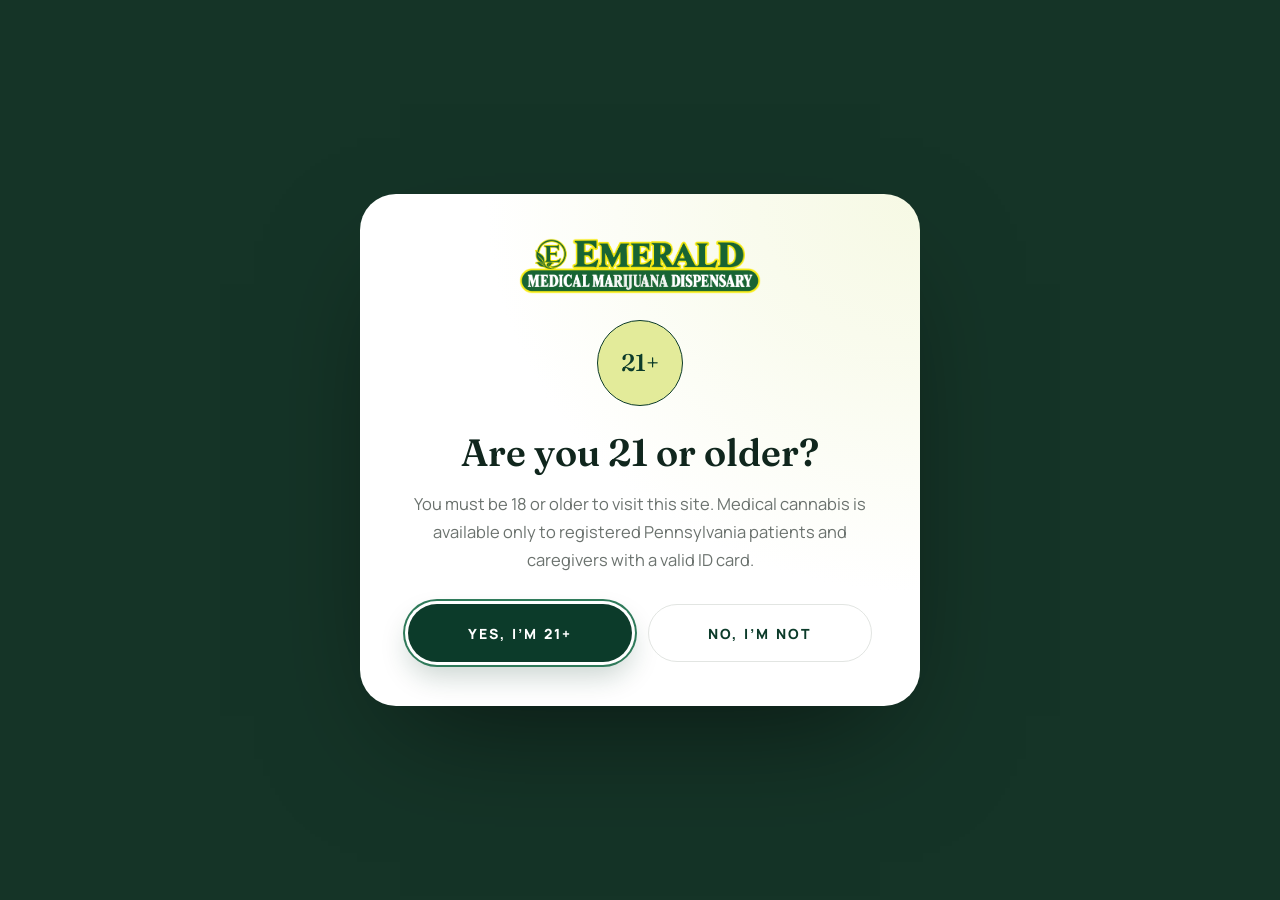
==== index.html @ f599c7a8 "Add files via upload" ====
<!doctype html>
<html lang="en">
<head>
<meta charset="utf-8">
<meta name="viewport" content="width=device-width, initial-scale=1">
<title>Emerald PA – Age check + sign-up</title>
<link href="https://fonts.googleapis.com/css2?family=Fraunces:ital,opsz,wght@0,9..144,500;0,9..144,600;1,9..144,500&family=Manrope:wght@400;500;600;700;800&display=swap" rel="stylesheet">
<style>
  :root{--forest:#0c3b2a;--forest-deep:#072619;--emerald:#1f7a52;--citron:#e3eb9a;--citron-soft:#f6f9e4;--ink:#10261d;--muted:#6b726e;--line:#e2e5e2;--mist:#f1f5f0}
  *{box-sizing:border-box}
  body{margin:0;min-height:100vh;font-family:'Manrope',system-ui,sans-serif;color:var(--ink);background:#3b5a4c}

  .em-layer{position:fixed;inset:0;z-index:9999;display:flex;align-items:center;justify-content:center;padding:12px}
  .em-layer.em-off{display:none}
  .em-backdrop{position:absolute;inset:0;background:rgba(7,38,25,.72);-webkit-backdrop-filter:blur(12px);backdrop-filter:blur(12px)}
  @keyframes emRise{from{opacity:0;transform:translateY(16px) scale(.98)}to{opacity:1;transform:none}}

  /* ---------- Step 1: 21+ age check ---------- */
  .ag-card{position:relative;z-index:1;width:100%;max-width:560px;background:#fff;
    background-image:radial-gradient(ellipse at 100% 0%, var(--citron-soft) 0%, rgba(246,249,228,.6) 25%, rgba(255,255,255,0) 55%);
    border-radius:36px;padding:44px 48px 44px;text-align:center;box-shadow:0 50px 120px -40px rgba(0,0,0,.55);animation:emRise .35s ease}
  .ag-logo{display:block;width:250px;max-width:70%;height:auto;margin:0 auto 26px}
  .ag-badge{width:86px;height:86px;margin:0 auto 26px;border-radius:50%;background:var(--citron);border:1.5px solid var(--forest);
    display:flex;align-items:center;justify-content:center;font-family:'Fraunces',Georgia,serif;font-size:24px;font-weight:500;color:var(--forest)}
  .ag-title{margin:0 0 16px;font-family:'Fraunces',Georgia,serif;font-weight:600;font-size:38px;line-height:1.12;color:var(--ink)}
  .ag-sub{margin:0 auto 30px;max-width:460px;font-size:16.5px;line-height:1.7;color:var(--muted)}
  .ag-actions{display:grid;grid-template-columns:1fr 1fr;gap:16px}
  .ag-yes,.ag-no{height:58px;border-radius:999px;cursor:pointer;font:inherit;font-size:14px;font-weight:800;letter-spacing:.16em;text-transform:uppercase;transition:.2s}
  .ag-yes{border:0;background:var(--forest);color:#fff;box-shadow:0 0 0 3px #fff,0 0 0 5px #2f7a5a,0 14px 28px rgba(12,59,42,.22)}
  .ag-yes:hover{background:var(--forest-deep)}
  .ag-no{border:1px solid var(--line);background:#fff;color:var(--forest)}
  .ag-no:hover{border-color:var(--forest)}
  @media (max-width:540px){.ag-card{padding:34px 20px 30px;border-radius:26px}.ag-title{font-size:29px}.ag-actions{grid-template-columns:1fr}}

  /* ---------- Step 2: sign-up form (same layout as the site's Rewards popup) ---------- */
  .fm-panel{position:relative;z-index:1;width:100%;max-width:56rem;max-height:92vh;overflow:hidden;border-radius:1.75rem;background:#fff;
    box-shadow:0 50px 120px -40px rgba(0,0,0,.55);animation:emRise .35s ease}
  .fm-close{position:absolute;right:16px;top:16px;z-index:30;width:40px;height:40px;border-radius:50%;border:1px solid rgba(12,59,42,.1);
    background:rgba(255,255,255,.95);color:var(--forest);display:flex;align-items:center;justify-content:center;cursor:pointer;transition:.2s}
  .fm-close:hover{background:var(--forest);color:#fff}
  .fm-grid{display:grid;grid-template-columns:.82fr 1.18fr;max-height:92vh;overflow-y:auto}
  .fm-left{position:relative;overflow:hidden;background:var(--forest);color:#fff;padding:36px;display:flex;flex-direction:column;justify-content:space-between}
  .fm-left::before{content:"";position:absolute;inset:0;opacity:.14;pointer-events:none;
    background-image:linear-gradient(rgba(255,255,255,.35) 1px,transparent 1px),linear-gradient(90deg,rgba(255,255,255,.35) 1px,transparent 1px);background-size:28px 28px}
  .fm-glow{position:absolute;right:-64px;top:40px;width:208px;height:208px;border-radius:50%;background:rgba(223,234,147,.1);filter:blur(48px);pointer-events:none}
  .fm-rel{position:relative}
  .fm-icon{width:44px;height:44px;border-radius:50%;background:var(--citron);color:var(--forest);display:flex;align-items:center;justify-content:center}
  .fm-eyebrow-c{margin:24px 0 0;font-size:.58rem;font-weight:700;letter-spacing:.2em;text-transform:uppercase;color:var(--citron)}
  .fm-h-left{margin:12px 0 0;max-width:16rem;font-family:'Fraunces',Georgia,serif;font-weight:500;font-size:2.1rem;line-height:1.05}
  .fm-h-left em{color:var(--citron)}
  .fm-p-left{margin:16px 0 0;max-width:20rem;font-size:14px;line-height:1.65;color:rgba(255,255,255,.6)}
  .fm-stores{margin-top:32px;display:flex;flex-direction:column;gap:12px}
  .fm-store{display:flex;gap:10px;align-items:flex-start}
  .fm-dot{margin-top:2px;width:20px;height:20px;flex:none;border-radius:50%;background:var(--citron);color:var(--forest);display:flex;align-items:center;justify-content:center}
  .fm-dot--soon{background:transparent;border:1px solid var(--citron);color:var(--citron)}
  .fm-store strong{display:block;font-size:14px;color:#fff}
  .fm-store .fm-addr{display:block;font-size:13px;line-height:1.5;color:rgba(255,255,255,.6)}
  .fm-pill{display:inline-block;margin-left:6px;padding:2px 7px;border-radius:999px;font-size:.55rem;font-weight:800;letter-spacing:.14em;text-transform:uppercase;vertical-align:2px}
  .fm-pill--open{background:var(--citron);color:var(--forest)}
  .fm-pill--soon{border:1px solid rgba(223,234,147,.6);color:var(--citron)}
  .fm-right{padding:36px}
  .fm-eyebrow{display:flex;align-items:center;gap:8px;font-size:.56rem;font-weight:700;letter-spacing:.16em;text-transform:uppercase;color:var(--emerald)}
  .fm-h{margin:12px 0 0;padding-right:40px;max-width:28rem;font-family:'Fraunces',Georgia,serif;font-weight:500;font-size:1.875rem;line-height:1.25;color:var(--ink)}
  .fm-p{margin:8px 0 24px;font-size:14px;line-height:1.65;color:rgba(16,38,29,.5)}
  .fm-form{display:flex;flex-direction:column;gap:16px}
  .fm-two{display:grid;grid-template-columns:1fr 1fr;gap:16px}
  .fm-label{font-size:.62rem;font-weight:700;letter-spacing:.12em;text-transform:uppercase;color:rgba(16,38,29,.5)}
  .fm-field{display:block;width:100%;margin-top:6px;height:48px;padding:0 16px;border:1px solid rgba(12,59,42,.15);border-radius:14px;background:#fff;font:inherit;font-size:14px;color:var(--ink);transition:.2s}
  .fm-field:focus{outline:none;border-color:var(--emerald);box-shadow:0 0 0 4px rgba(31,122,82,.12)}
  .fm-consent{display:flex;gap:12px;align-items:flex-start;border-radius:16px;background:var(--mist);padding:16px;font-size:12px;line-height:1.6;color:rgba(16,38,29,.6)}
  .fm-consent input{margin-top:2px;width:16px;height:16px;flex:none;accent-color:var(--forest)}
  .fm-btn{display:flex;align-items:center;justify-content:center;gap:8px;width:100%;height:52px;border:0;border-radius:999px;background:var(--forest);color:#fff;
    font:inherit;font-size:13px;font-weight:700;letter-spacing:.08em;text-transform:uppercase;cursor:pointer;transition:.2s}
  .fm-btn:hover{background:var(--forest-deep)}
  .fm-btn[disabled]{opacity:.6;cursor:wait}
  .fm-note{margin:0;text-align:center;font-size:.62rem;color:rgba(16,38,29,.4)}
  .fm-error{display:none;margin:0;text-align:center;font-size:12px;color:#b42318}
  .fm-success{display:none;padding:24px 0;text-align:center}
  .fm-right.is-done{display:flex;align-items:center;justify-content:center}
  .fm-success .fm-eyebrow{justify-content:center}
  .fm-success .fm-h{padding-right:0;margin-left:auto;margin-right:auto}
  .fm-tick{width:72px;height:72px;margin:0 auto 18px;border-radius:50%;background:var(--citron);border:1.5px solid var(--forest);color:var(--forest);display:flex;align-items:center;justify-content:center}
  @media (max-width:1023px){.fm-grid{grid-template-columns:1fr}.fm-left{padding:28px}.fm-stores{margin-top:20px}}
  @media (max-width:639px){.fm-right{padding:24px}.fm-two{grid-template-columns:1fr}.fm-h-left{font-size:1.7rem}}
</style>
</head>
<body>

<!-- ===== Step 1: 21+ age check ===== -->
<div class="em-layer" id="emAge" role="dialog" aria-modal="true" aria-labelledby="agTitle">
  <div class="em-backdrop"></div>
  <div class="ag-card">
    <img class="ag-logo" src="1200x269_Website_Logo.png" alt="Emerald Medical Marijuana Dispensary">
    <div id="agAsk">
      <div class="ag-badge" aria-hidden="true">21+</div>
      <h2 class="ag-title" id="agTitle">Are you 21 or older?</h2>
      <p class="ag-sub">You must be 18 or older to visit this site. Medical cannabis is available only to registered Pennsylvania patients and caregivers with a valid ID card.</p>
      <div class="ag-actions">
        <button type="button" class="ag-yes" onclick="emAgeYes()">Yes, I&rsquo;m 21+</button>
        <button type="button" class="ag-no" onclick="emAgeNo()">No, I&rsquo;m not</button>
      </div>
    </div>
    <div id="agDenied" style="display:none">
      <div class="ag-badge" aria-hidden="true">21+</div>
      <h2 class="ag-title">Sorry, you can&rsquo;t enter yet</h2>
      <p class="ag-sub" style="margin-bottom:0">This site is only for adults and registered Pennsylvania medical marijuana patients and caregivers.</p>
    </div>
  </div>
</div>

<!-- ===== Step 2: sign-up form ===== -->
<div class="em-layer em-off" id="emForm" role="dialog" aria-modal="true" aria-label="Emerald is on the way">
  <div class="em-backdrop" onclick="emCloseForm()"></div>
  <div class="fm-panel">
    <button class="fm-close" type="button" aria-label="Close dialog" onclick="emCloseForm()">
      <svg width="17" height="17" viewBox="0 0 24 24" fill="none" stroke="currentColor" stroke-width="1.7" stroke-linecap="round"><path d="M6 6l12 12"/><path d="M18 6 6 18"/></svg>
    </button>
    <div class="fm-grid">
      <div class="fm-left">
        <div class="fm-glow"></div>
        <div class="fm-rel">
          <span class="fm-icon"><svg width="20" height="20" viewBox="0 0 24 24" fill="none" stroke="currentColor" stroke-width="1.7" stroke-linecap="round" stroke-linejoin="round"><path d="M11 20A7 7 0 0 1 9.8 6.1C15.5 5 17 4.48 19 2c1 2 2 4.18 2 8 0 5.5-4.78 10-10 10Z"/><path d="M2 21c0-3 1.85-5.36 5.08-6C9.5 14.52 12 13 13 12"/></svg></span>
          <p class="fm-eyebrow-c">Coming soon</p>
          <h2 class="fm-h-left">Pittsburgh, we&rsquo;re <em>growing.</em></h2>
          <p class="fm-p-left">Emerald is on the way. Leave your details and we&rsquo;ll keep you posted on openings, drops and patient deals.</p>
        </div>
        <div class="fm-rel fm-stores">
          <div class="fm-store">
            <span class="fm-dot"><svg width="12" height="12" viewBox="0 0 24 24" fill="none" stroke="currentColor" stroke-width="2" stroke-linecap="round" stroke-linejoin="round"><path d="m5 12 4.5 4.5L19 7"/></svg></span>
            <div><strong>McKnight Rd <span class="fm-pill fm-pill--open">Open now</span></strong><span class="fm-addr">7811 McKnight Rd, Pittsburgh, PA 15237</span></div>
          </div>
          <div class="fm-store">
            <span class="fm-dot fm-dot--soon"><svg width="12" height="12" viewBox="0 0 24 24" fill="none" stroke="currentColor" stroke-width="2" stroke-linecap="round" stroke-linejoin="round"><circle cx="12" cy="12" r="8"/><path d="M12 8v4l2.5 2"/></svg></span>
            <div><strong>Banksville Rd <span class="fm-pill fm-pill--soon">Jan 2027</span></strong><span class="fm-addr">Banksville Rd, Pittsburgh, PA</span></div>
          </div>
        </div>
      </div>

      <div class="fm-right" id="fmRight">
        <div id="fmWrap">
          <div class="fm-eyebrow">
            <svg width="14" height="14" viewBox="0 0 24 24" fill="none" stroke="currentColor" stroke-width="1.7" stroke-linecap="round" stroke-linejoin="round"><path d="m12 3 1.9 5.1L19 10l-5.1 1.9L12 17l-1.9-5.1L5 10l5.1-1.9Z"/><path d="M19 15.5 20 18l2.5 1-2.5 1-1 2.5-1-2.5-2.5-1 2.5-1Z"/></svg>
            For PA patients &amp; caregivers
          </div>
          <h2 class="fm-h">Be the first to know.</h2>
          <p class="fm-p">Openings, new drops and patient-only deals, straight to your inbox.</p>
          <form class="fm-form" id="fmForm" novalidate>
            <div class="fm-two">
              <div><label for="fmFirst" class="fm-label">First name</label><input id="fmFirst" name="firstName" autocomplete="given-name" placeholder="Jordan" class="fm-field" required></div>
              <div><label for="fmLast" class="fm-label">Last name</label><input id="fmLast" name="lastName" autocomplete="family-name" placeholder="Rivera" class="fm-field" required></div>
            </div>
            <div><label for="fmEmail" class="fm-label">Email address</label><input id="fmEmail" name="email" type="email" autocomplete="email" placeholder="you@example.com" class="fm-field" required></div>
            <div><label for="fmPhone" class="fm-label">Phone</label><input id="fmPhone" name="phone" type="tel" autocomplete="tel" placeholder="(412) 555-0100" class="fm-field" required></div>
            <label class="fm-consent">
              <input type="checkbox" name="consent">
              <span>I&rsquo;m a registered PA medical marijuana patient or caregiver and agree to receive Emerald updates by email and text. I can unsubscribe at any time.</span>
            </label>
            <p class="fm-error" id="fmError">Please fill in your name, a valid email, phone and tick the box.</p>
            <button type="submit" class="fm-btn" id="fmSubmit">Notify me
              <svg width="16" height="16" viewBox="0 0 24 24" fill="none" stroke="currentColor" stroke-width="1.7" stroke-linecap="round" stroke-linejoin="round"><path d="M5 12h14"/><path d="m13 6 6 6-6 6"/></svg>
            </button>
            <p class="fm-note">Medical cannabis is available only to registered Pennsylvania patients and caregivers.</p>
          </form>
        </div>
        <div class="fm-success" id="fmSuccess">
          <div class="fm-tick"><svg width="30" height="30" viewBox="0 0 24 24" fill="none" stroke="currentColor" stroke-width="2" stroke-linecap="round" stroke-linejoin="round"><path d="m5 12 4.5 4.5L19 7"/></svg></div>
          <div class="fm-eyebrow">You&rsquo;re on the list</div>
          <h2 class="fm-h">Thank you &mdash; we&rsquo;ll be in touch.</h2>
          <p class="fm-p" style="margin-bottom:0">We&rsquo;ll keep you posted on openings, drops and patient deals.</p>
        </div>
      </div>
    </div>
  </div>
</div>

<script>
  const EM_FORM_ENDPOINT = ""; // same endpoint the Connecticut form posts to
  const AGE_KEY = 'emAgeVerified', SEEN_KEY = 'emPaPopupSeen';
  const $ = id => document.getElementById(id);
  const store = (k,v,s) => { try{ (s||localStorage).setItem(k,v) }catch(e){} };
  const read = (k,s) => { try{ return (s||localStorage).getItem(k) }catch(e){ return null } };

  function emShowForm(){
    $('emAge').classList.add('em-off');
    if(read(SEEN_KEY, sessionStorage)) return;
    $('emForm').classList.remove('em-off');
  }
  function emAgeYes(){ store(AGE_KEY,'1'); emShowForm(); }
  function emAgeNo(){ $('agAsk').style.display='none'; $('agDenied').style.display='block'; }
  function emCloseForm(){ $('emForm').classList.add('em-off'); store(SEEN_KEY,'1',sessionStorage); }
  document.addEventListener('keydown', e => { if(e.key==='Escape' && !$('emForm').classList.contains('em-off')) emCloseForm(); });

  // Already confirmed 21+ before? Skip straight to the form.
  if(read(AGE_KEY)) emShowForm();

  $('fmForm').addEventListener('submit', async e => {
    e.preventDefault();
    const f=e.target, err=$('fmError'), btn=$('fmSubmit');
    const first=f.firstName.value.trim(), last=f.lastName.value.trim(), email=f.email.value.trim(), phone=f.phone.value.trim();
    if(!first || !last || !/^[^\s@]+@[^\s@]+\.[^\s@]+$/.test(email) || phone.replace(/\D/g,'').length<10 || !f.consent.checked){ err.style.display='block'; return; }
    err.style.display='none'; btn.disabled=true;
    try{
      if(EM_FORM_ENDPOINT){
        const r=await fetch(EM_FORM_ENDPOINT,{method:'POST',headers:{'Content-Type':'application/json'},
          body:JSON.stringify({firstName:first,lastName:last,email,phone,state:'Pennsylvania'})});
        if(!r.ok) throw new Error();
      }
      $('fmWrap').style.display='none'; $('fmSuccess').style.display='block'; $('fmRight').classList.add('is-done');
      store(SEEN_KEY,'1',sessionStorage);
    }catch(_){ err.textContent='Something went wrong. Please try again.'; err.style.display='block'; btn.disabled=false; }
  });
</script>
</body>
</html>
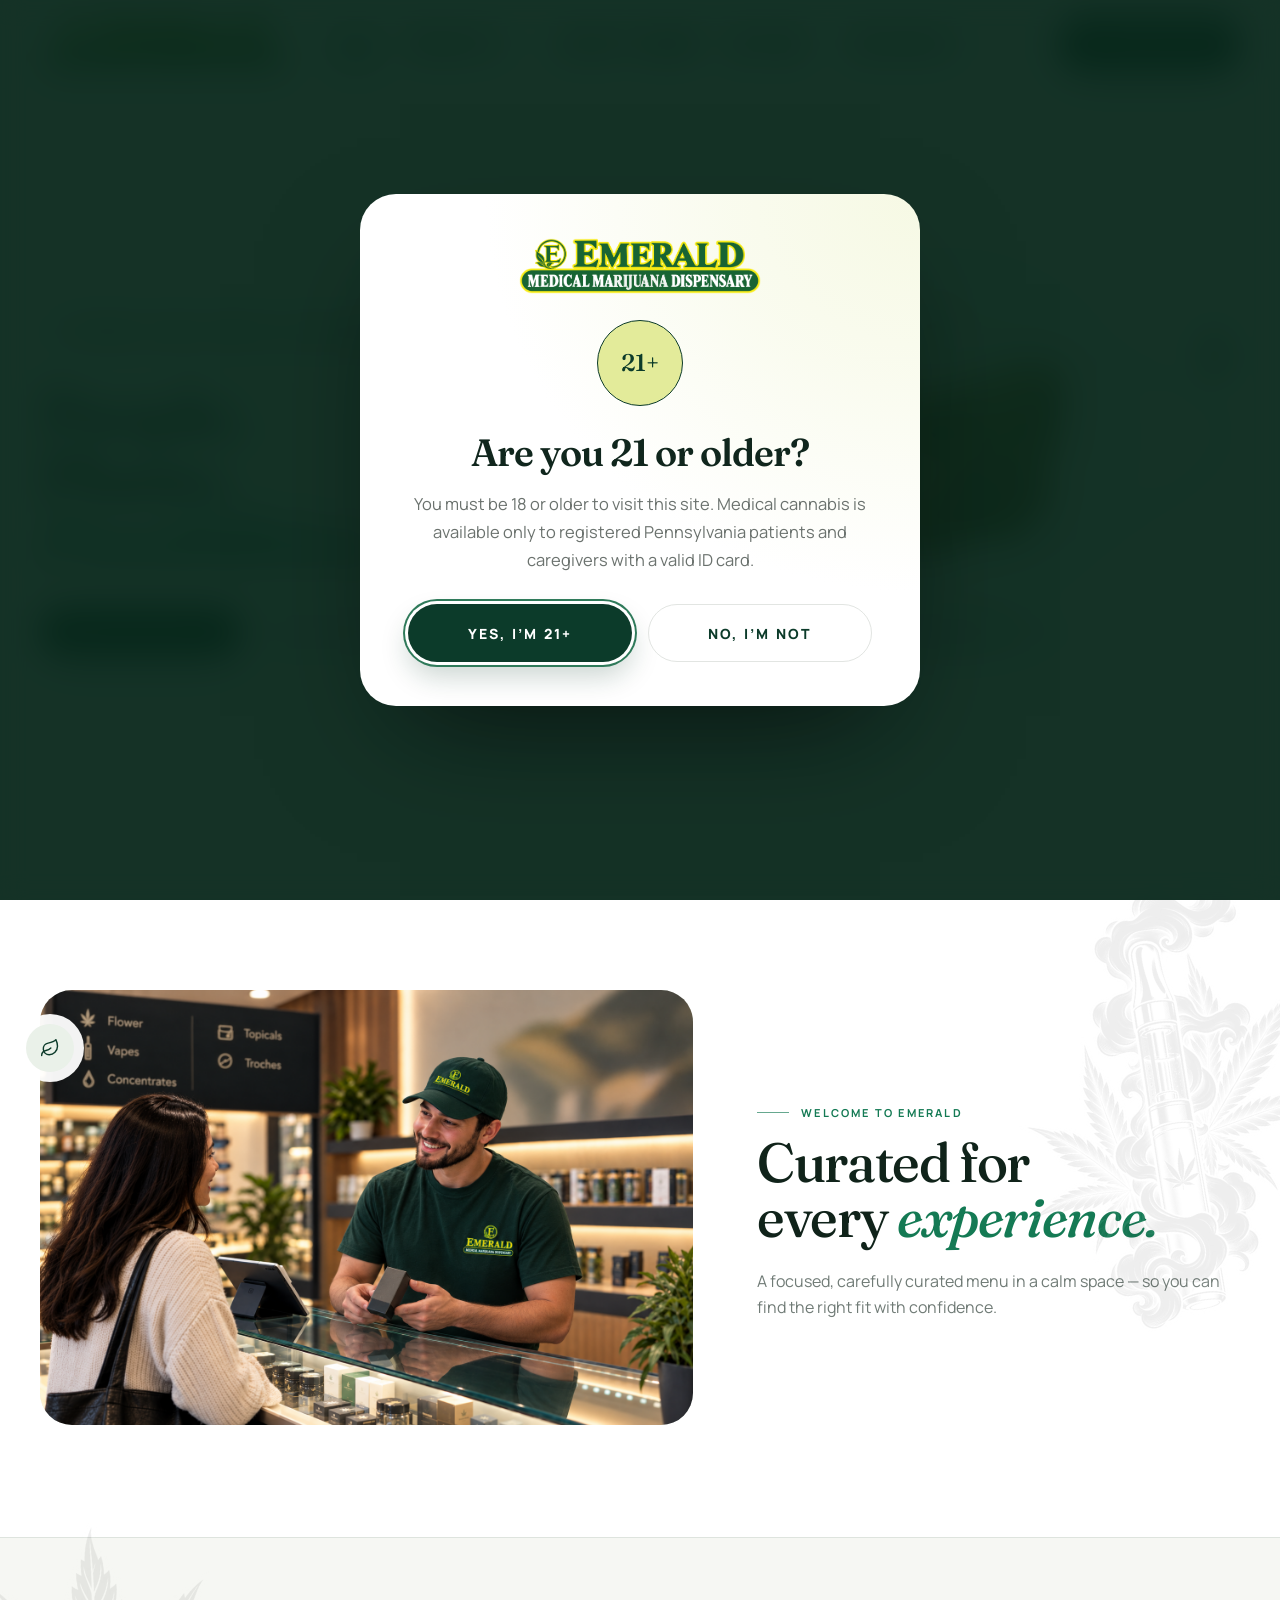
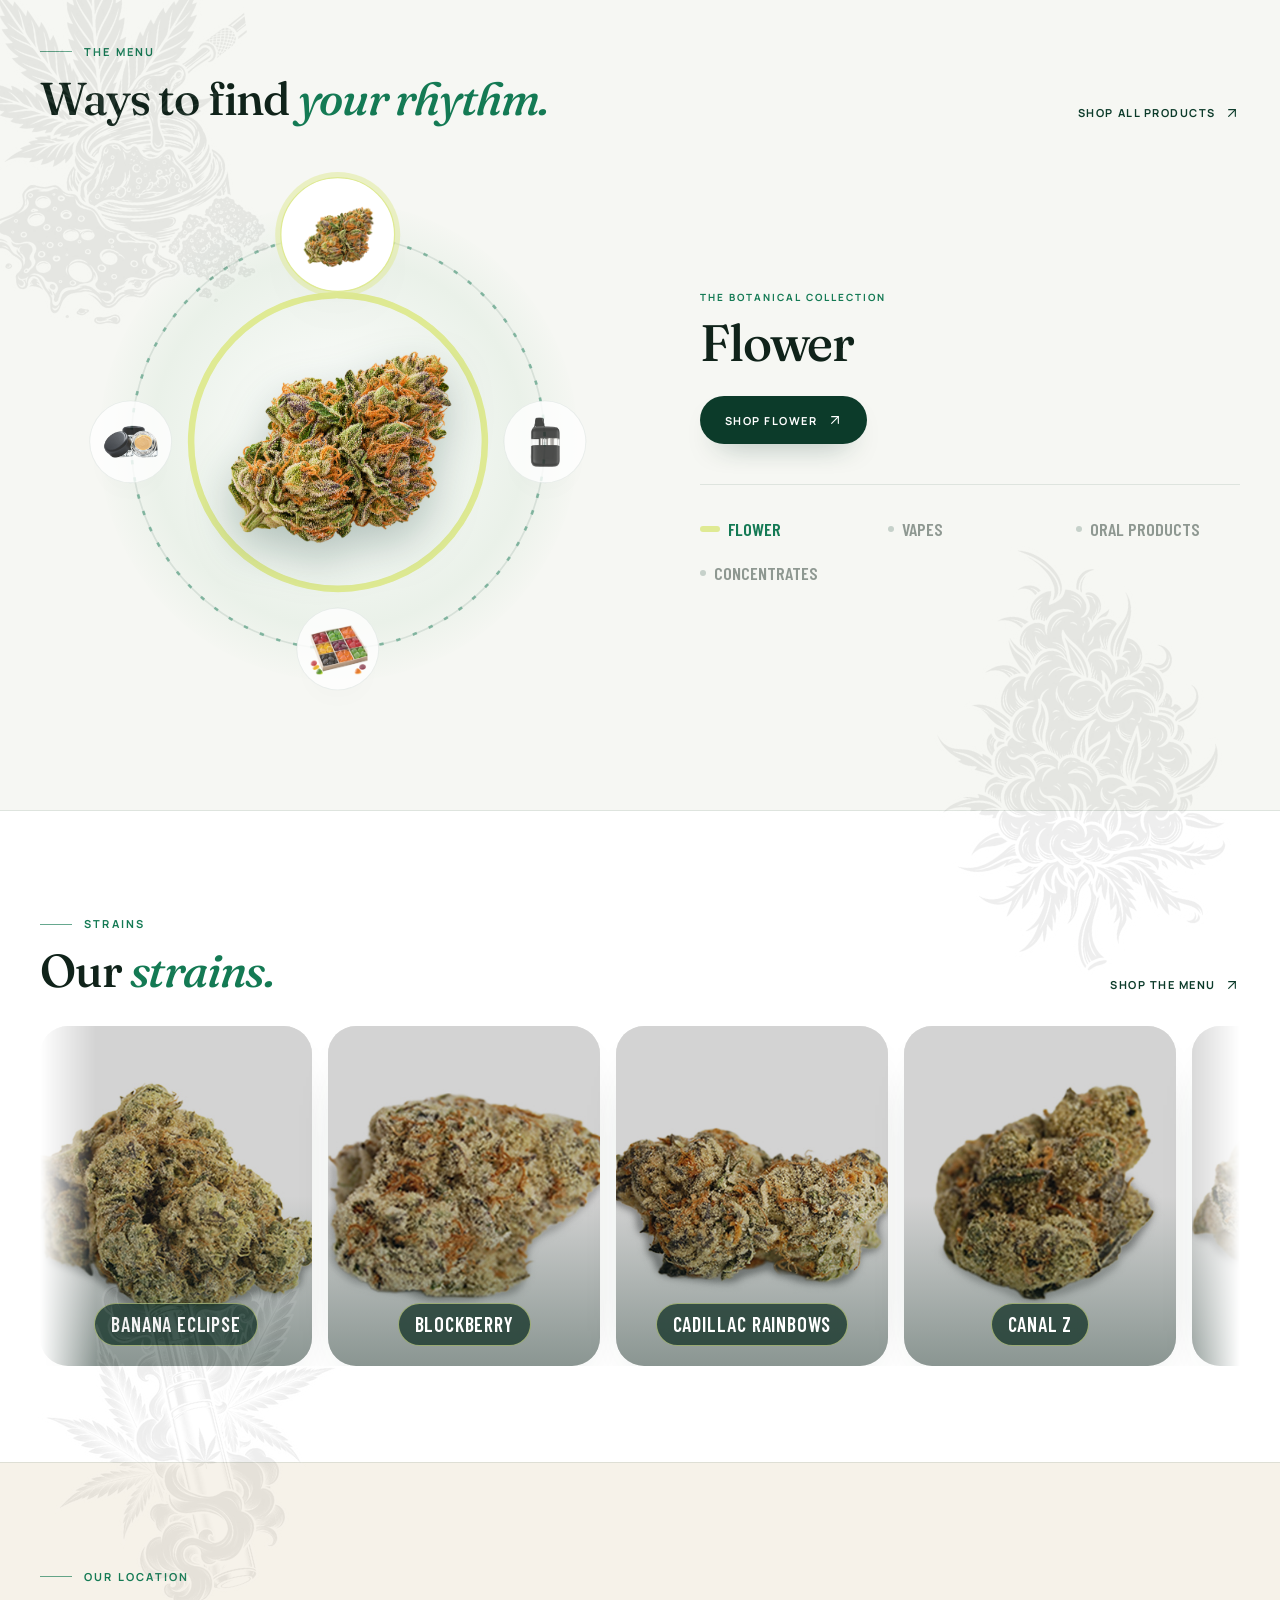
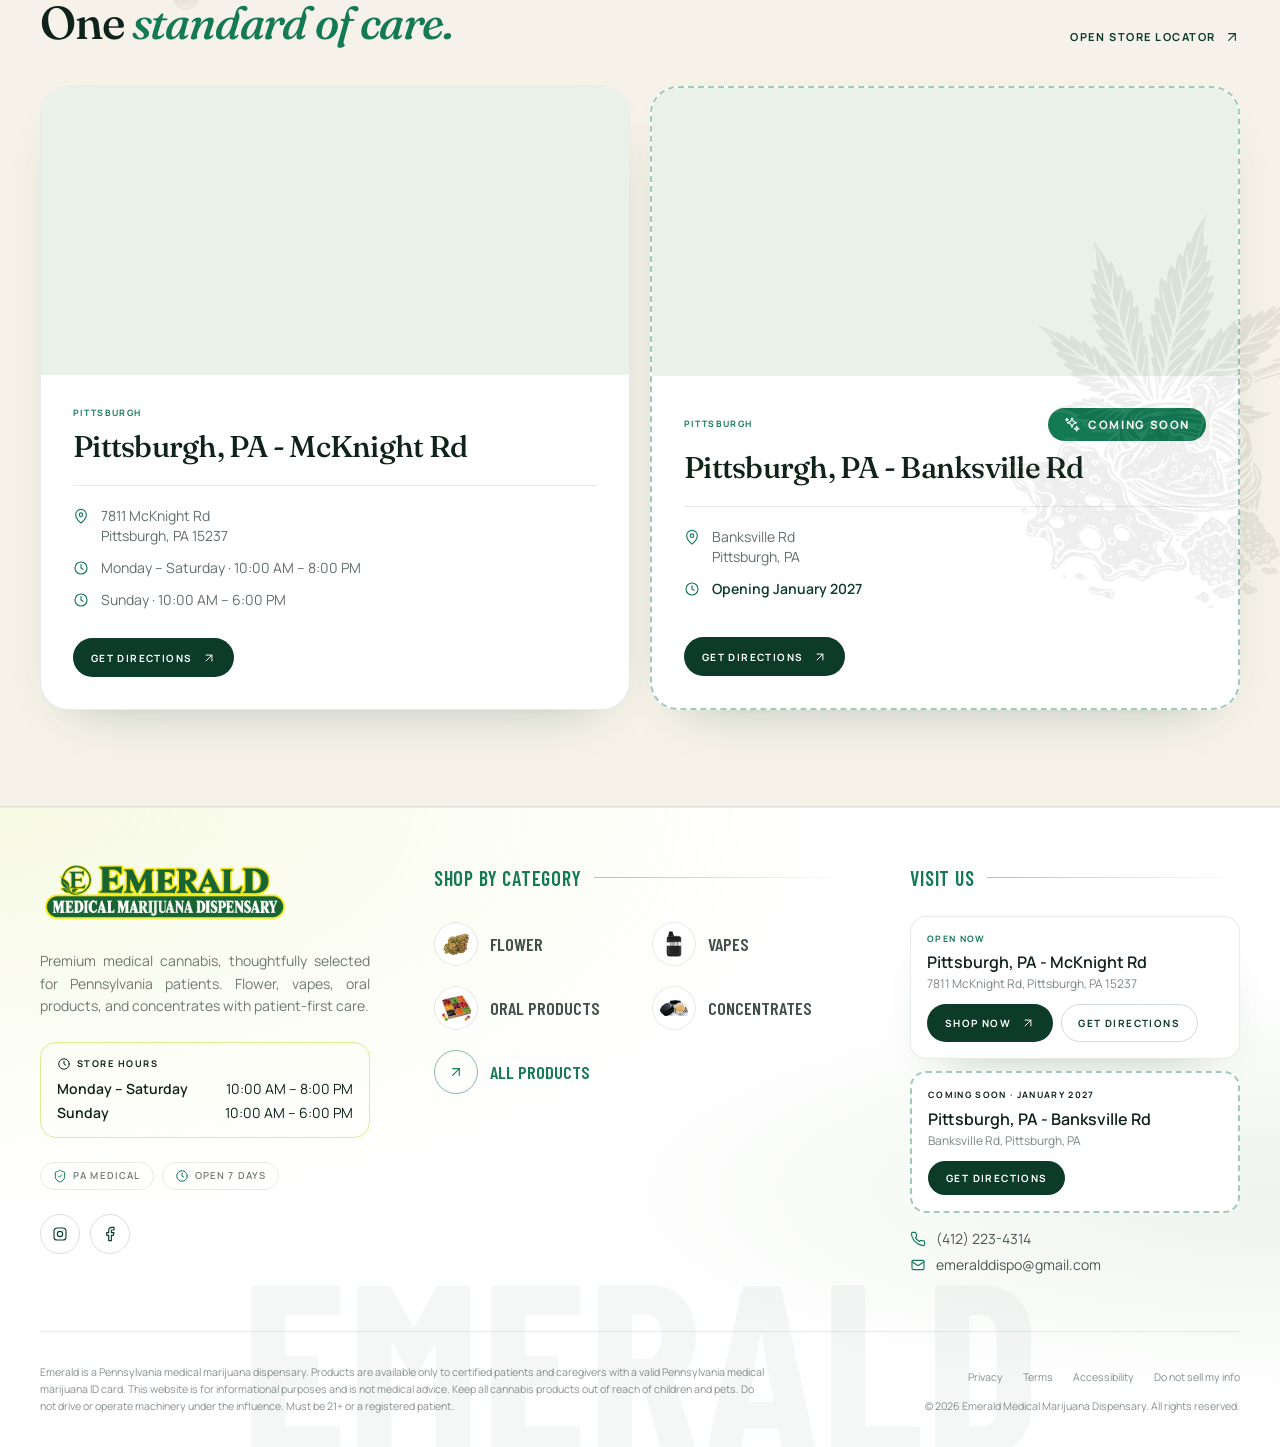
==== commit dc0f8918: "Full Emerald site with age check + sign-up in front; Order buttons go to Emerald McKnight Dutchie me" ====
--- a/index.html
+++ b/index.html
@@ -1,214 +1 @@
-<!doctype html>
-<html lang="en">
-<head>
-<meta charset="utf-8">
-<meta name="viewport" content="width=device-width, initial-scale=1">
-<title>Emerald PA – Age check + sign-up</title>
-<link href="https://fonts.googleapis.com/css2?family=Fraunces:ital,opsz,wght@0,9..144,500;0,9..144,600;1,9..144,500&family=Manrope:wght@400;500;600;700;800&display=swap" rel="stylesheet">
-<style>
-  :root{--forest:#0c3b2a;--forest-deep:#072619;--emerald:#1f7a52;--citron:#e3eb9a;--citron-soft:#f6f9e4;--ink:#10261d;--muted:#6b726e;--line:#e2e5e2;--mist:#f1f5f0}
-  *{box-sizing:border-box}
-  body{margin:0;min-height:100vh;font-family:'Manrope',system-ui,sans-serif;color:var(--ink);background:#3b5a4c}
-
-  .em-layer{position:fixed;inset:0;z-index:9999;display:flex;align-items:center;justify-content:center;padding:12px}
-  .em-layer.em-off{display:none}
-  .em-backdrop{position:absolute;inset:0;background:rgba(7,38,25,.72);-webkit-backdrop-filter:blur(12px);backdrop-filter:blur(12px)}
-  @keyframes emRise{from{opacity:0;transform:translateY(16px) scale(.98)}to{opacity:1;transform:none}}
-
-  /* ---------- Step 1: 21+ age check ---------- */
-  .ag-card{position:relative;z-index:1;width:100%;max-width:560px;background:#fff;
-    background-image:radial-gradient(ellipse at 100% 0%, var(--citron-soft) 0%, rgba(246,249,228,.6) 25%, rgba(255,255,255,0) 55%);
-    border-radius:36px;padding:44px 48px 44px;text-align:center;box-shadow:0 50px 120px -40px rgba(0,0,0,.55);animation:emRise .35s ease}
-  .ag-logo{display:block;width:250px;max-width:70%;height:auto;margin:0 auto 26px}
-  .ag-badge{width:86px;height:86px;margin:0 auto 26px;border-radius:50%;background:var(--citron);border:1.5px solid var(--forest);
-    display:flex;align-items:center;justify-content:center;font-family:'Fraunces',Georgia,serif;font-size:24px;font-weight:500;color:var(--forest)}
-  .ag-title{margin:0 0 16px;font-family:'Fraunces',Georgia,serif;font-weight:600;font-size:38px;line-height:1.12;color:var(--ink)}
-  .ag-sub{margin:0 auto 30px;max-width:460px;font-size:16.5px;line-height:1.7;color:var(--muted)}
-  .ag-actions{display:grid;grid-template-columns:1fr 1fr;gap:16px}
-  .ag-yes,.ag-no{height:58px;border-radius:999px;cursor:pointer;font:inherit;font-size:14px;font-weight:800;letter-spacing:.16em;text-transform:uppercase;transition:.2s}
-  .ag-yes{border:0;background:var(--forest);color:#fff;box-shadow:0 0 0 3px #fff,0 0 0 5px #2f7a5a,0 14px 28px rgba(12,59,42,.22)}
-  .ag-yes:hover{background:var(--forest-deep)}
-  .ag-no{border:1px solid var(--line);background:#fff;color:var(--forest)}
-  .ag-no:hover{border-color:var(--forest)}
-  @media (max-width:540px){.ag-card{padding:34px 20px 30px;border-radius:26px}.ag-title{font-size:29px}.ag-actions{grid-template-columns:1fr}}
-
-  /* ---------- Step 2: sign-up form (same layout as the site's Rewards popup) ---------- */
-  .fm-panel{position:relative;z-index:1;width:100%;max-width:56rem;max-height:92vh;overflow:hidden;border-radius:1.75rem;background:#fff;
-    box-shadow:0 50px 120px -40px rgba(0,0,0,.55);animation:emRise .35s ease}
-  .fm-close{position:absolute;right:16px;top:16px;z-index:30;width:40px;height:40px;border-radius:50%;border:1px solid rgba(12,59,42,.1);
-    background:rgba(255,255,255,.95);color:var(--forest);display:flex;align-items:center;justify-content:center;cursor:pointer;transition:.2s}
-  .fm-close:hover{background:var(--forest);color:#fff}
-  .fm-grid{display:grid;grid-template-columns:.82fr 1.18fr;max-height:92vh;overflow-y:auto}
-  .fm-left{position:relative;overflow:hidden;background:var(--forest);color:#fff;padding:36px;display:flex;flex-direction:column;justify-content:space-between}
-  .fm-left::before{content:"";position:absolute;inset:0;opacity:.14;pointer-events:none;
-    background-image:linear-gradient(rgba(255,255,255,.35) 1px,transparent 1px),linear-gradient(90deg,rgba(255,255,255,.35) 1px,transparent 1px);background-size:28px 28px}
-  .fm-glow{position:absolute;right:-64px;top:40px;width:208px;height:208px;border-radius:50%;background:rgba(223,234,147,.1);filter:blur(48px);pointer-events:none}
-  .fm-rel{position:relative}
-  .fm-icon{width:44px;height:44px;border-radius:50%;background:var(--citron);color:var(--forest);display:flex;align-items:center;justify-content:center}
-  .fm-eyebrow-c{margin:24px 0 0;font-size:.58rem;font-weight:700;letter-spacing:.2em;text-transform:uppercase;color:var(--citron)}
-  .fm-h-left{margin:12px 0 0;max-width:16rem;font-family:'Fraunces',Georgia,serif;font-weight:500;font-size:2.1rem;line-height:1.05}
-  .fm-h-left em{color:var(--citron)}
-  .fm-p-left{margin:16px 0 0;max-width:20rem;font-size:14px;line-height:1.65;color:rgba(255,255,255,.6)}
-  .fm-stores{margin-top:32px;display:flex;flex-direction:column;gap:12px}
-  .fm-store{display:flex;gap:10px;align-items:flex-start}
-  .fm-dot{margin-top:2px;width:20px;height:20px;flex:none;border-radius:50%;background:var(--citron);color:var(--forest);display:flex;align-items:center;justify-content:center}
-  .fm-dot--soon{background:transparent;border:1px solid var(--citron);color:var(--citron)}
-  .fm-store strong{display:block;font-size:14px;color:#fff}
-  .fm-store .fm-addr{display:block;font-size:13px;line-height:1.5;color:rgba(255,255,255,.6)}
-  .fm-pill{display:inline-block;margin-left:6px;padding:2px 7px;border-radius:999px;font-size:.55rem;font-weight:800;letter-spacing:.14em;text-transform:uppercase;vertical-align:2px}
-  .fm-pill--open{background:var(--citron);color:var(--forest)}
-  .fm-pill--soon{border:1px solid rgba(223,234,147,.6);color:var(--citron)}
-  .fm-right{padding:36px}
-  .fm-eyebrow{display:flex;align-items:center;gap:8px;font-size:.56rem;font-weight:700;letter-spacing:.16em;text-transform:uppercase;color:var(--emerald)}
-  .fm-h{margin:12px 0 0;padding-right:40px;max-width:28rem;font-family:'Fraunces',Georgia,serif;font-weight:500;font-size:1.875rem;line-height:1.25;color:var(--ink)}
-  .fm-p{margin:8px 0 24px;font-size:14px;line-height:1.65;color:rgba(16,38,29,.5)}
-  .fm-form{display:flex;flex-direction:column;gap:16px}
-  .fm-two{display:grid;grid-template-columns:1fr 1fr;gap:16px}
-  .fm-label{font-size:.62rem;font-weight:700;letter-spacing:.12em;text-transform:uppercase;color:rgba(16,38,29,.5)}
-  .fm-field{display:block;width:100%;margin-top:6px;height:48px;padding:0 16px;border:1px solid rgba(12,59,42,.15);border-radius:14px;background:#fff;font:inherit;font-size:14px;color:var(--ink);transition:.2s}
-  .fm-field:focus{outline:none;border-color:var(--emerald);box-shadow:0 0 0 4px rgba(31,122,82,.12)}
-  .fm-consent{display:flex;gap:12px;align-items:flex-start;border-radius:16px;background:var(--mist);padding:16px;font-size:12px;line-height:1.6;color:rgba(16,38,29,.6)}
-  .fm-consent input{margin-top:2px;width:16px;height:16px;flex:none;accent-color:var(--forest)}
-  .fm-btn{display:flex;align-items:center;justify-content:center;gap:8px;width:100%;height:52px;border:0;border-radius:999px;background:var(--forest);color:#fff;
-    font:inherit;font-size:13px;font-weight:700;letter-spacing:.08em;text-transform:uppercase;cursor:pointer;transition:.2s}
-  .fm-btn:hover{background:var(--forest-deep)}
-  .fm-btn[disabled]{opacity:.6;cursor:wait}
-  .fm-note{margin:0;text-align:center;font-size:.62rem;color:rgba(16,38,29,.4)}
-  .fm-error{display:none;margin:0;text-align:center;font-size:12px;color:#b42318}
-  .fm-success{display:none;padding:24px 0;text-align:center}
-  .fm-right.is-done{display:flex;align-items:center;justify-content:center}
-  .fm-success .fm-eyebrow{justify-content:center}
-  .fm-success .fm-h{padding-right:0;margin-left:auto;margin-right:auto}
-  .fm-tick{width:72px;height:72px;margin:0 auto 18px;border-radius:50%;background:var(--citron);border:1.5px solid var(--forest);color:var(--forest);display:flex;align-items:center;justify-content:center}
-  @media (max-width:1023px){.fm-grid{grid-template-columns:1fr}.fm-left{padding:28px}.fm-stores{margin-top:20px}}
-  @media (max-width:639px){.fm-right{padding:24px}.fm-two{grid-template-columns:1fr}.fm-h-left{font-size:1.7rem}}
-</style>
-</head>
-<body>
-
-<!-- ===== Step 1: 21+ age check ===== -->
-<div class="em-layer" id="emAge" role="dialog" aria-modal="true" aria-labelledby="agTitle">
-  <div class="em-backdrop"></div>
-  <div class="ag-card">
-    <img class="ag-logo" src="1200x269_Website_Logo.png" alt="Emerald Medical Marijuana Dispensary">
-    <div id="agAsk">
-      <div class="ag-badge" aria-hidden="true">21+</div>
-      <h2 class="ag-title" id="agTitle">Are you 21 or older?</h2>
-      <p class="ag-sub">You must be 18 or older to visit this site. Medical cannabis is available only to registered Pennsylvania patients and caregivers with a valid ID card.</p>
-      <div class="ag-actions">
-        <button type="button" class="ag-yes" onclick="emAgeYes()">Yes, I&rsquo;m 21+</button>
-        <button type="button" class="ag-no" onclick="emAgeNo()">No, I&rsquo;m not</button>
-      </div>
-    </div>
-    <div id="agDenied" style="display:none">
-      <div class="ag-badge" aria-hidden="true">21+</div>
-      <h2 class="ag-title">Sorry, you can&rsquo;t enter yet</h2>
-      <p class="ag-sub" style="margin-bottom:0">This site is only for adults and registered Pennsylvania medical marijuana patients and caregivers.</p>
-    </div>
-  </div>
-</div>
-
-<!-- ===== Step 2: sign-up form ===== -->
-<div class="em-layer em-off" id="emForm" role="dialog" aria-modal="true" aria-label="Emerald is on the way">
-  <div class="em-backdrop" onclick="emCloseForm()"></div>
-  <div class="fm-panel">
-    <button class="fm-close" type="button" aria-label="Close dialog" onclick="emCloseForm()">
-      <svg width="17" height="17" viewBox="0 0 24 24" fill="none" stroke="currentColor" stroke-width="1.7" stroke-linecap="round"><path d="M6 6l12 12"/><path d="M18 6 6 18"/></svg>
-    </button>
-    <div class="fm-grid">
-      <div class="fm-left">
-        <div class="fm-glow"></div>
-        <div class="fm-rel">
-          <span class="fm-icon"><svg width="20" height="20" viewBox="0 0 24 24" fill="none" stroke="currentColor" stroke-width="1.7" stroke-linecap="round" stroke-linejoin="round"><path d="M11 20A7 7 0 0 1 9.8 6.1C15.5 5 17 4.48 19 2c1 2 2 4.18 2 8 0 5.5-4.78 10-10 10Z"/><path d="M2 21c0-3 1.85-5.36 5.08-6C9.5 14.52 12 13 13 12"/></svg></span>
-          <p class="fm-eyebrow-c">Coming soon</p>
-          <h2 class="fm-h-left">Pittsburgh, we&rsquo;re <em>growing.</em></h2>
-          <p class="fm-p-left">Emerald is on the way. Leave your details and we&rsquo;ll keep you posted on openings, drops and patient deals.</p>
-        </div>
-        <div class="fm-rel fm-stores">
-          <div class="fm-store">
-            <span class="fm-dot"><svg width="12" height="12" viewBox="0 0 24 24" fill="none" stroke="currentColor" stroke-width="2" stroke-linecap="round" stroke-linejoin="round"><path d="m5 12 4.5 4.5L19 7"/></svg></span>
-            <div><strong>McKnight Rd <span class="fm-pill fm-pill--open">Open now</span></strong><span class="fm-addr">7811 McKnight Rd, Pittsburgh, PA 15237</span></div>
-          </div>
-          <div class="fm-store">
-            <span class="fm-dot fm-dot--soon"><svg width="12" height="12" viewBox="0 0 24 24" fill="none" stroke="currentColor" stroke-width="2" stroke-linecap="round" stroke-linejoin="round"><circle cx="12" cy="12" r="8"/><path d="M12 8v4l2.5 2"/></svg></span>
-            <div><strong>Banksville Rd <span class="fm-pill fm-pill--soon">Jan 2027</span></strong><span class="fm-addr">Banksville Rd, Pittsburgh, PA</span></div>
-          </div>
-        </div>
-      </div>
-
-      <div class="fm-right" id="fmRight">
-        <div id="fmWrap">
-          <div class="fm-eyebrow">
-            <svg width="14" height="14" viewBox="0 0 24 24" fill="none" stroke="currentColor" stroke-width="1.7" stroke-linecap="round" stroke-linejoin="round"><path d="m12 3 1.9 5.1L19 10l-5.1 1.9L12 17l-1.9-5.1L5 10l5.1-1.9Z"/><path d="M19 15.5 20 18l2.5 1-2.5 1-1 2.5-1-2.5-2.5-1 2.5-1Z"/></svg>
-            For PA patients &amp; caregivers
-          </div>
-          <h2 class="fm-h">Be the first to know.</h2>
-          <p class="fm-p">Openings, new drops and patient-only deals, straight to your inbox.</p>
-          <form class="fm-form" id="fmForm" novalidate>
-            <div class="fm-two">
-              <div><label for="fmFirst" class="fm-label">First name</label><input id="fmFirst" name="firstName" autocomplete="given-name" placeholder="Jordan" class="fm-field" required></div>
-              <div><label for="fmLast" class="fm-label">Last name</label><input id="fmLast" name="lastName" autocomplete="family-name" placeholder="Rivera" class="fm-field" required></div>
-            </div>
-            <div><label for="fmEmail" class="fm-label">Email address</label><input id="fmEmail" name="email" type="email" autocomplete="email" placeholder="you@example.com" class="fm-field" required></div>
-            <div><label for="fmPhone" class="fm-label">Phone</label><input id="fmPhone" name="phone" type="tel" autocomplete="tel" placeholder="(412) 555-0100" class="fm-field" required></div>
-            <label class="fm-consent">
-              <input type="checkbox" name="consent">
-              <span>I&rsquo;m a registered PA medical marijuana patient or caregiver and agree to receive Emerald updates by email and text. I can unsubscribe at any time.</span>
-            </label>
-            <p class="fm-error" id="fmError">Please fill in your name, a valid email, phone and tick the box.</p>
-            <button type="submit" class="fm-btn" id="fmSubmit">Notify me
-              <svg width="16" height="16" viewBox="0 0 24 24" fill="none" stroke="currentColor" stroke-width="1.7" stroke-linecap="round" stroke-linejoin="round"><path d="M5 12h14"/><path d="m13 6 6 6-6 6"/></svg>
-            </button>
-            <p class="fm-note">Medical cannabis is available only to registered Pennsylvania patients and caregivers.</p>
-          </form>
-        </div>
-        <div class="fm-success" id="fmSuccess">
-          <div class="fm-tick"><svg width="30" height="30" viewBox="0 0 24 24" fill="none" stroke="currentColor" stroke-width="2" stroke-linecap="round" stroke-linejoin="round"><path d="m5 12 4.5 4.5L19 7"/></svg></div>
-          <div class="fm-eyebrow">You&rsquo;re on the list</div>
-          <h2 class="fm-h">Thank you &mdash; we&rsquo;ll be in touch.</h2>
-          <p class="fm-p" style="margin-bottom:0">We&rsquo;ll keep you posted on openings, drops and patient deals.</p>
-        </div>
-      </div>
-    </div>
-  </div>
-</div>
-
-<script>
-  const EM_FORM_ENDPOINT = ""; // same endpoint the Connecticut form posts to
-  const AGE_KEY = 'emAgeVerified', SEEN_KEY = 'emPaPopupSeen';
-  const $ = id => document.getElementById(id);
-  const store = (k,v,s) => { try{ (s||localStorage).setItem(k,v) }catch(e){} };
-  const read = (k,s) => { try{ return (s||localStorage).getItem(k) }catch(e){ return null } };
-
-  function emShowForm(){
-    $('emAge').classList.add('em-off');
-    if(read(SEEN_KEY, sessionStorage)) return;
-    $('emForm').classList.remove('em-off');
-  }
-  function emAgeYes(){ store(AGE_KEY,'1'); emShowForm(); }
-  function emAgeNo(){ $('agAsk').style.display='none'; $('agDenied').style.display='block'; }
-  function emCloseForm(){ $('emForm').classList.add('em-off'); store(SEEN_KEY,'1',sessionStorage); }
-  document.addEventListener('keydown', e => { if(e.key==='Escape' && !$('emForm').classList.contains('em-off')) emCloseForm(); });
-
-  // Already confirmed 21+ before? Skip straight to the form.
-  if(read(AGE_KEY)) emShowForm();
-
-  $('fmForm').addEventListener('submit', async e => {
-    e.preventDefault();
-    const f=e.target, err=$('fmError'), btn=$('fmSubmit');
-    const first=f.firstName.value.trim(), last=f.lastName.value.trim(), email=f.email.value.trim(), phone=f.phone.value.trim();
-    if(!first || !last || !/^[^\s@]+@[^\s@]+\.[^\s@]+$/.test(email) || phone.replace(/\D/g,'').length<10 || !f.consent.checked){ err.style.display='block'; return; }
-    err.style.display='none'; btn.disabled=true;
-    try{
-      if(EM_FORM_ENDPOINT){
-        const r=await fetch(EM_FORM_ENDPOINT,{method:'POST',headers:{'Content-Type':'application/json'},
-          body:JSON.stringify({firstName:first,lastName:last,email,phone,state:'Pennsylvania'})});
-        if(!r.ok) throw new Error();
-      }
-      $('fmWrap').style.display='none'; $('fmSuccess').style.display='block'; $('fmRight').classList.add('is-done');
-      store(SEEN_KEY,'1',sessionStorage);
-    }catch(_){ err.textContent='Something went wrong. Please try again.'; err.style.display='block'; btn.disabled=false; }
-  });
-</script>
-</body>
-</html>
+<!DOCTYPE html><html lang="en" class="hJlnFq_variable _5PBLiG_variable _4_djBa_variable"><head><meta charSet="utf-8"/><meta name="viewport" content="width=device-width, initial-scale=1"/><link rel="preload" as="image" imageSrcSet="/logo.png 1x"/><link rel="preload" as="image" imageSrcSet="/gallery/category/flower.png?v=76208439 384w, /gallery/category/flower.png?v=76208439 640w, /gallery/category/flower.png?v=76208439 750w, /gallery/category/flower.png?v=76208439 828w, /gallery/category/flower.png?v=76208439 1080w, /gallery/category/flower.png?v=76208439 1200w, /gallery/category/flower.png?v=76208439 1920w, /gallery/category/flower.png?v=76208439 2048w, /gallery/category/flower.png?v=76208439 3840w" imageSizes="(max-width: 640px) 52vw, (max-width: 1024px) 46vw, 24rem"/><link rel="stylesheet" href="/_next/static/immutable/chunks/2zlmxr-9zwg5j.css" data-precedence="next"/><link rel="preload" as="script" fetchPriority="low" href="/_next/static/immutable/chunks/3rqd4qnakn6f7.js"/><script src="/_next/static/immutable/chunks/22fhuqek_6s72.js" async=""></script><script src="/_next/static/immutable/chunks/1less_1_sk39b.js" async=""></script><script src="/_next/static/immutable/chunks/42gr31pckvjuu.js" async=""></script><script src="/_next/static/immutable/chunks/turbopack-1cvbnb3nlabgn.js" async=""></script><script src="/_next/static/immutable/chunks/1l-s2o0ugt6_5.js" async=""></script><script src="/_next/static/immutable/chunks/1wiao8l7-3oge.js" async=""></script><script src="/_next/static/immutable/chunks/1b2rviz1_sul0.js" async=""></script><meta name="theme-color" content="#0c3b2a"/><meta name="color-scheme" content="light"/><meta name="next-size-adjust" content=""/><title>Emerald Medical Marijuana Dispensary | People. Plants. Possibilities.</title><meta name="description" content="Premium medical cannabis, thoughtfully selected for Pennsylvania patients. Flower, vapes, oral products, and concentrates with patient-first care."/><meta name="application-name" content="Emerald Medical Marijuana Dispensary"/><link rel="author" href="https://www.emeraldmedicaldispensary.com"/><meta name="author" content="Emerald Medical Marijuana Dispensary"/><meta name="keywords" content="Pennsylvania medical marijuana,medical cannabis dispensary,Emerald dispensary,Pittsburgh dispensary,McKnight Road dispensary,medical cannabis flower,medical cannabis oral products"/><meta name="creator" content="Emerald Medical Marijuana Dispensary"/><meta name="publisher" content="Emerald Medical Marijuana Dispensary"/><meta name="robots" content="index, follow"/><meta name="category" content="Medical Cannabis"/><link rel="canonical" href="https://www.emeraldmedicaldispensary.com"/><meta property="og:title" content="Emerald Medical Marijuana Dispensary | People. Plants. Possibilities."/><meta property="og:description" content="Premium medical cannabis, thoughtfully selected for Pennsylvania patients. Flower, vapes, oral products, and concentrates with patient-first care."/><meta property="og:url" content="https://www.emeraldmedicaldispensary.com"/><meta property="og:site_name" content="Emerald Medical Marijuana Dispensary"/><meta property="og:locale" content="en_US"/><meta property="og:image" content="https://www.emeraldmedicaldispensary.com/media/posters/hero.jpg"/><meta property="og:image:width" content="1280"/><meta property="og:image:height" content="720"/><meta property="og:image:alt" content="Emerald Medical Marijuana Dispensary"/><meta property="og:type" content="website"/><meta name="twitter:card" content="summary_large_image"/><meta name="twitter:title" content="Emerald Medical Marijuana Dispensary | People. Plants. Possibilities."/><meta name="twitter:description" content="Premium medical cannabis, thoughtfully selected for Pennsylvania patients. Flower, vapes, oral products, and concentrates with patient-first care."/><meta name="twitter:image" content="https://www.emeraldmedicaldispensary.com/media/posters/hero.jpg"/><link rel="icon" href="/favicon.ico"/><script src="/_next/static/immutable/chunks/0c0hxoamwjsbw.js" noModule=""></script><script src="/gate.js" defer></script></head><body class="flex min-h-screen flex-col bg-white font-sans text-ink antialiased"><div hidden=""><!--$--><!--/$--></div><a href="#main" class="sr-only focus:not-sr-only focus:fixed focus:left-4 focus:top-4 focus:z-[200] focus:rounded-full focus:bg-forest focus:px-5 focus:py-3 focus:text-xs focus:font-bold focus:uppercase focus:tracking-widest focus:text-white">Skip to content</a><header><div class="sticky top-0 z-50 border-b transition-all duration-300 border-forest/10 bg-white"><div class="container-site flex h-[4.75rem] items-center gap-5 xl:h-[5.5rem]"><a aria-label="Emerald Medical Marijuana Dispensary home" class="group inline-flex shrink-0 items-center  " href="/"><img alt="Emerald Medical Marijuana Dispensary" width="5000" height="1121" decoding="async" data-nimg="1" class="w-auto object-contain transition-transform duration-500 group-hover:scale-[1.03] h-11 sm:h-14" style="color:transparent" srcSet="/logo.png 1x" src="/logo.png"/></a><nav aria-label="Main navigation" class="ml-6 hidden items-center gap-7 xl:flex 2xl:ml-10 2xl:gap-9"><a aria-current="page" class="relative font-nav text-[1.5rem] font-semibold uppercase leading-none tracking-[0.01em] transition-colors 2xl:text-[1.6rem] text-emerald" href="/">Home<span aria-hidden="true" class="absolute -bottom-2 left-0 h-[3px] rounded-full bg-emerald transition-all duration-300 w-full opacity-100"></span></a><div class="relative flex items-center gap-1"><a class="relative font-nav text-[1.5rem] font-semibold uppercase leading-none tracking-[0.01em] transition-colors 2xl:text-[1.6rem] text-forest hover:text-emerald" href="/products">Products<span aria-hidden="true" class="absolute -bottom-2 left-0 h-[3px] rounded-full bg-emerald transition-all duration-300 w-0 opacity-0"></span></a><button type="button" aria-expanded="false" aria-haspopup="menu" aria-label="Show product categories" class="flex h-7 w-7 items-center justify-center rounded-full transition-colors text-forest hover:text-emerald"><svg width="20" height="20" viewBox="0 0 24 24" fill="none" stroke="currentColor" stroke-width="1.7" stroke-linecap="round" stroke-linejoin="round" aria-hidden="true" focusable="false" class="h-4 w-4 transition-transform duration-300 "><path d="m6 9 6 6 6-6"></path></svg></button></div><button type="button" class="loyalty-blink relative font-nav text-[1.5rem] font-semibold uppercase leading-none tracking-[0.01em] transition-colors 2xl:text-[1.6rem]">Loyalty Signup</button><div class="relative"><button type="button" aria-expanded="false" aria-haspopup="menu" class="relative flex items-center gap-1 font-nav text-[1.5rem] font-semibold uppercase leading-none tracking-[0.01em] transition-colors 2xl:text-[1.6rem] text-forest hover:text-emerald">Explore<svg width="20" height="20" viewBox="0 0 24 24" fill="none" stroke="currentColor" stroke-width="1.7" stroke-linecap="round" stroke-linejoin="round" aria-hidden="true" focusable="false" class="h-4 w-4 transition-transform duration-300 "><path d="m6 9 6 6 6-6"></path></svg><span aria-hidden="true" class="absolute -bottom-2 left-0 h-[3px] rounded-full bg-emerald transition-all duration-300 w-0 opacity-0"></span></button></div><div class="relative"><button type="button" aria-expanded="false" aria-haspopup="menu" class="relative flex items-center gap-1 font-nav text-[1.5rem] font-semibold uppercase leading-none tracking-[0.01em] transition-colors 2xl:text-[1.6rem] text-forest hover:text-emerald">Resources<svg width="20" height="20" viewBox="0 0 24 24" fill="none" stroke="currentColor" stroke-width="1.7" stroke-linecap="round" stroke-linejoin="round" aria-hidden="true" focusable="false" class="h-4 w-4 transition-transform duration-300 "><path d="m6 9 6 6 6-6"></path></svg><span aria-hidden="true" class="absolute -bottom-2 left-0 h-[3px] rounded-full bg-emerald transition-all duration-300 w-0 opacity-0"></span></button></div></nav><div class="ml-auto flex items-center gap-2"><a href="https://dutchie.com/embedded-menu/emerald-mcknight" class="btn btn-primary hidden px-7 py-4 text-[0.82rem] sm:inline-flex"><svg width="20" height="20" viewBox="0 0 24 24" fill="none" stroke="currentColor" stroke-width="1.7" stroke-linecap="round" stroke-linejoin="round" aria-hidden="true" focusable="false" class="h-[1.1rem] w-[1.1rem]"><path d="M6 8h12l1 13H5L6 8Z"></path><path d="M9 10V6a3 3 0 0 1 6 0v4"></path></svg>Order now</a><a href="https://dutchie.com/embedded-menu/emerald-mcknight" class="btn btn-primary px-5 py-3 text-xs sm:hidden" aria-label="Order now">Order</a><button type="button" aria-label="Open menu" aria-expanded="false" class="flex h-11 w-11 items-center justify-center rounded-full border border-forest/15 text-forest transition hover:border-forest hover:bg-mist xl:hidden"><svg width="20" height="20" viewBox="0 0 24 24" fill="none" stroke="currentColor" stroke-width="1.7" stroke-linecap="round" stroke-linejoin="round" aria-hidden="true" focusable="false"><path d="M4 7h16"></path><path d="M4 12h16"></path><path d="M4 17h16"></path></svg></button></div></div></div></header><main id="main" class="relative flex-1"><!--&--><section class="relative isolate overflow-hidden border-b border-forest/10 bg-white"><div class="relative flex flex-col lg:block"><div class="container-site relative z-[2] flex items-center py-16 sm:py-20 lg:min-h-[calc(100svh-7rem)] lg:py-24"><div class="w-full max-w-xl text-ink lg:w-1/2 lg:max-w-none lg:pr-14"><div class="hero-label-glow animate-fade-up inline-flex items-center gap-2 rounded-full border border-citron bg-white px-5 py-2.5 text-[0.8rem] font-extrabold uppercase tracking-[0.14em] sm:text-[0.9rem]"><span class="h-2 w-2 rounded-full bg-current"></span>Pennsylvania Medical Marijuana Dispensary</div><h1 class="animate-fade-up delay-1 mt-7 font-display text-[clamp(2.75rem,5.2vw,5.25rem)] leading-[0.95] tracking-[-0.03em]">People.<br/>Plants.<br/><span class="italic text-emerald">Possibilities.</span></h1><div class="animate-fade-up delay-3 mt-9 flex flex-col gap-3 sm:flex-row sm:items-center"><a href="https://dutchie.com/embedded-menu/emerald-mcknight" class="btn btn-primary">Order for pickup<svg width="20" height="20" viewBox="0 0 24 24" fill="none" stroke="currentColor" stroke-width="1.7" stroke-linecap="round" stroke-linejoin="round" aria-hidden="true" focusable="false" class="h-4 w-4"><path d="M6 8h12l1 13H5L6 8Z"></path><path d="M9 10V6a3 3 0 0 1 6 0v4"></path></svg></a><a href="https://dutchie.com/embedded-menu/emerald-mcknight" class="btn border border-forest/25 text-forest transition hover:border-forest hover:bg-forest/5">Shop now<svg width="20" height="20" viewBox="0 0 24 24" fill="none" stroke="currentColor" stroke-width="1.7" stroke-linecap="round" stroke-linejoin="round" aria-hidden="true" focusable="false" class="h-4 w-4"><path d="M7 17 17 7"></path><path d="M7 7h10v10"></path></svg></a></div></div></div><div class="relative px-5 pb-12 sm:px-8 lg:absolute lg:inset-y-0 lg:left-1/2 lg:right-0 lg:py-8 lg:pl-4 lg:pr-8"><div class="pointer-events-none absolute -left-24 top-1/4 hidden h-80 w-80 rounded-full bg-citron/25 blur-3xl lg:block" aria-hidden="true"></div><div class="relative h-[60svh] min-h-[22rem] lg:h-full"><div class="absolute inset-x-0 bottom-[26%] top-[12%] touch-pan-y select-none sm:bottom-[22%]"><div class="animate-glow-pulse pointer-events-none absolute left-1/2 top-[48%] h-[95%] w-[70%] -translate-x-1/2 -translate-y-1/2 rounded-full bg-[radial-gradient(circle,rgba(223,234,147,0.45)_0%,rgba(234,241,233,0.6)_40%,transparent_70%)]" aria-hidden="true"></div><svg viewBox="0 0 100 40" preserveAspectRatio="none" class="pointer-events-none absolute left-[2%] top-[30%] h-[46%] w-[96%] overflow-visible" style="transform:rotate(-6.875493541569878deg)" aria-hidden="true"><ellipse cx="50" cy="20" rx="48" ry="18" fill="none" stroke="rgba(12,59,42,0.05)" stroke-width="10" vector-effect="non-scaling-stroke"></ellipse><ellipse cx="50" cy="20" rx="48" ry="18" fill="none" stroke="rgba(20,122,84,0.4)" stroke-width="1.2" stroke-dasharray="2 6" vector-effect="non-scaling-stroke" class="orbit-dash"></ellipse></svg><div class="pointer-events-none absolute left-1/2 top-[82%] h-[14%] w-[44%] -translate-x-1/2 rounded-[50%] bg-[radial-gradient(ellipse,rgba(12,59,42,0.22),transparent_70%)]" aria-hidden="true"></div><div class="absolute inset-0"><div class="absolute left-1/2 top-1/2 w-[52%] max-w-[24rem] sm:w-[46%]" aria-hidden="false"><img alt="Flower" draggable="false" width="1362" height="1155" decoding="async" data-nimg="1" class="h-auto w-full select-none object-contain" style="color:transparent" sizes="(max-width: 640px) 52vw, (max-width: 1024px) 46vw, 24rem" srcSet="/gallery/category/flower.png?v=76208439 384w, /gallery/category/flower.png?v=76208439 640w, /gallery/category/flower.png?v=76208439 750w, /gallery/category/flower.png?v=76208439 828w, /gallery/category/flower.png?v=76208439 1080w, /gallery/category/flower.png?v=76208439 1200w, /gallery/category/flower.png?v=76208439 1920w, /gallery/category/flower.png?v=76208439 2048w, /gallery/category/flower.png?v=76208439 3840w" src="/gallery/category/flower.png?v=76208439"/></div><div class="absolute left-1/2 top-1/2 w-[52%] max-w-[24rem] sm:w-[46%]" aria-hidden="true"><img alt="Vapes" draggable="false" loading="lazy" width="354" height="354" decoding="async" data-nimg="1" class="h-auto w-full select-none object-contain" style="color:transparent" sizes="(max-width: 640px) 52vw, (max-width: 1024px) 46vw, 24rem" srcSet="/gallery/category/vape.png?v=02e2aa56 384w, /gallery/category/vape.png?v=02e2aa56 640w, /gallery/category/vape.png?v=02e2aa56 750w, /gallery/category/vape.png?v=02e2aa56 828w, /gallery/category/vape.png?v=02e2aa56 1080w, /gallery/category/vape.png?v=02e2aa56 1200w, /gallery/category/vape.png?v=02e2aa56 1920w, /gallery/category/vape.png?v=02e2aa56 2048w, /gallery/category/vape.png?v=02e2aa56 3840w" src="/gallery/category/vape.png?v=02e2aa56"/></div><div class="absolute left-1/2 top-1/2 w-[52%] max-w-[24rem] sm:w-[46%]" aria-hidden="true"><img alt="Oral Products" draggable="false" loading="lazy" width="1080" height="1038" decoding="async" data-nimg="1" class="h-auto w-full select-none object-contain" style="color:transparent" sizes="(max-width: 640px) 52vw, (max-width: 1024px) 46vw, 24rem" srcSet="/gallery/category/oral.png?v=a3061569 384w, /gallery/category/oral.png?v=a3061569 640w, /gallery/category/oral.png?v=a3061569 750w, /gallery/category/oral.png?v=a3061569 828w, /gallery/category/oral.png?v=a3061569 1080w, /gallery/category/oral.png?v=a3061569 1200w, /gallery/category/oral.png?v=a3061569 1920w, /gallery/category/oral.png?v=a3061569 2048w, /gallery/category/oral.png?v=a3061569 3840w" src="/gallery/category/oral.png?v=a3061569"/></div><div class="absolute left-1/2 top-1/2 w-[52%] max-w-[24rem] sm:w-[46%]" aria-hidden="true"><img alt="Concentrates" draggable="false" loading="lazy" width="1600" height="983" decoding="async" data-nimg="1" class="h-auto w-full select-none object-contain" style="color:transparent" sizes="(max-width: 640px) 52vw, (max-width: 1024px) 46vw, 24rem" srcSet="/gallery/category/Concentrate.png?v=4ee19d0c 384w, /gallery/category/Concentrate.png?v=4ee19d0c 640w, /gallery/category/Concentrate.png?v=4ee19d0c 750w, /gallery/category/Concentrate.png?v=4ee19d0c 828w, /gallery/category/Concentrate.png?v=4ee19d0c 1080w, /gallery/category/Concentrate.png?v=4ee19d0c 1200w, /gallery/category/Concentrate.png?v=4ee19d0c 1920w, /gallery/category/Concentrate.png?v=4ee19d0c 2048w, /gallery/category/Concentrate.png?v=4ee19d0c 3840w" src="/gallery/category/Concentrate.png?v=4ee19d0c"/></div></div><p class="sr-only" aria-live="polite">Flower</p></div></div></div></div></section><section class="bg-white py-20 lg:py-28"><div class="container-site grid gap-14 lg:grid-cols-[1.15fr_0.85fr] lg:items-center lg:gap-16"><div class="relative mx-auto w-full max-w-2xl lg:mx-0"><div class="relative aspect-[3/2] overflow-hidden rounded-[2rem] bg-sage"><img alt="An Emerald team member helping a patient at the counter of the McKnight Road dispensary" loading="lazy" decoding="async" data-nimg="fill" class="object-cover" style="position:absolute;height:100%;width:100%;left:0;top:0;right:0;bottom:0;color:transparent" sizes="(max-width: 1024px) 90vw, 55vw" srcSet="/gallery/pa-emerald-mcknight.png 384w, /gallery/pa-emerald-mcknight.png 640w, /gallery/pa-emerald-mcknight.png 750w, /gallery/pa-emerald-mcknight.png 828w, /gallery/pa-emerald-mcknight.png 1080w, /gallery/pa-emerald-mcknight.png 1200w, /gallery/pa-emerald-mcknight.png 1920w, /gallery/pa-emerald-mcknight.png 2048w, /gallery/pa-emerald-mcknight.png 3840w" src="/gallery/pa-emerald-mcknight.png"/></div><div class="absolute -left-4 top-6 hidden rounded-full bg-white/95 p-2.5 shadow-card sm:block lg:-left-6"><span class="flex h-12 w-12 items-center justify-center rounded-full bg-sage text-forest"><svg width="20" height="20" viewBox="0 0 24 24" fill="none" stroke="currentColor" stroke-width="1.7" stroke-linecap="round" stroke-linejoin="round" aria-hidden="true" focusable="false" class="h-5 w-5"><path d="M11 20A7 7 0 0 1 9.8 6.1C15.5 5 17 4.48 19 2c1 2 2 4.18 2 8 0 5.5-4.78 10-10 10Z"></path><path d="M2 21c0-3 1.85-5.36 5.08-6C9.5 14.52 12 13 13 12"></path></svg></span></div></div><div><p class="eyebrow">Welcome to Emerald</p><h2 class="mt-4 max-w-xl text-balance text-[clamp(2.4rem,4.3vw,4.2rem)] leading-[0.99] text-ink">Curated for every <span class="italic text-emerald">experience.</span></h2><p class="mt-6 max-w-xl text-sm leading-relaxed text-ink/60 sm:text-base">A focused, carefully curated menu in a calm space — so you can find the right fit with confidence.</p></div></div></section><section class="border-y border-forest/10 bg-mist py-20 lg:py-24"><div class="container-site"><div class="flex flex-col gap-6 md:flex-row md:items-end md:justify-between "><div class="max-w-3xl"><p class="eyebrow ">The menu</p><h2 class="mt-4 text-balance text-[clamp(2.1rem,3.6vw,3.4rem)] leading-[1.02] text-ink  ">Ways to find <span class="italic text-emerald">your rhythm.</span></h2></div><a class="link-arrow shrink-0" href="https://dutchie.com/embedded-menu/emerald-mcknight">Shop all products<svg width="20" height="20" viewBox="0 0 24 24" fill="none" stroke="currentColor" stroke-width="1.7" stroke-linecap="round" stroke-linejoin="round" aria-hidden="true" focusable="false" class="h-4 w-4"><path d="M7 17 17 7"></path><path d="M7 7h10v10"></path></svg></a></div><div class="mt-12"><div class="grid items-center gap-12 lg:grid-cols-[1.05fr_0.95fr] lg:gap-16"><div class="relative mx-auto aspect-square w-full max-w-[34rem] touch-pan-y select-none overflow-hidden"><div class="absolute inset-[6%] rounded-full bg-[radial-gradient(circle,#ffffff_0%,#eaf1e9_55%,transparent_72%)]" aria-hidden="true"></div><svg viewBox="0 0 100 100" class="absolute inset-0 h-full w-full" aria-hidden="true"><circle cx="50" cy="50" r="38" fill="none" stroke="#0c3b2a" stroke-opacity="0.1" stroke-width="0.3"></circle><circle cx="50" cy="50" r="38" fill="none" stroke="#147a54" stroke-opacity="0.45" stroke-width="0.5" stroke-dasharray="0.8 2.4" class="wheel-spin origin-center"></circle><circle cx="50" cy="50" r="27" fill="none" stroke="#0c3b2a" stroke-opacity="0.08" stroke-width="0.3"></circle><circle cx="50" cy="50" r="27" fill="none" stroke="#dfea93" stroke-width="1.2" stroke-linecap="round" pathLength="1" stroke-dasharray="1" transform="rotate(-90 50 50)" class="wheel-timer" style="animation-duration:3000ms"></circle></svg><span class="absolute left-1/2 top-[3%] h-0 w-0 -translate-x-1/2 border-x-[7px] border-t-[10px] border-x-transparent border-t-forest" aria-hidden="true"></span><div class="absolute inset-0"><button type="button" aria-label="Show Flower" aria-pressed="true" class="absolute left-1/2 top-1/2 h-[17%] w-[17%]" style="transform:translate(-50%, -50%) rotate(0deg) translateY(-224%) rotate(0deg)"><span class="flex h-full w-full items-center justify-center rounded-full border bg-white p-[14%] shadow-card transition-all ease-out scale-125 border-citron ring-4 ring-citron/50" style="transition-duration:1200ms"><img alt="" loading="lazy" width="1362" height="1155" decoding="async" data-nimg="1" class="h-full w-full object-contain" style="color:transparent" sizes="96px" srcSet="/gallery/category/flower.png?v=76208439 32w, /gallery/category/flower.png?v=76208439 48w, /gallery/category/flower.png?v=76208439 64w, /gallery/category/flower.png?v=76208439 96w, /gallery/category/flower.png?v=76208439 128w, /gallery/category/flower.png?v=76208439 256w, /gallery/category/flower.png?v=76208439 384w, /gallery/category/flower.png?v=76208439 640w, /gallery/category/flower.png?v=76208439 750w, /gallery/category/flower.png?v=76208439 828w, /gallery/category/flower.png?v=76208439 1080w, /gallery/category/flower.png?v=76208439 1200w, /gallery/category/flower.png?v=76208439 1920w, /gallery/category/flower.png?v=76208439 2048w, /gallery/category/flower.png?v=76208439 3840w" src="/gallery/category/flower.png?v=76208439"/></span></button><button type="button" aria-label="Show Vapes" aria-pressed="false" class="absolute left-1/2 top-1/2 h-[17%] w-[17%]" style="transform:translate(-50%, -50%) rotate(90deg) translateY(-224%) rotate(-90deg)"><span class="flex h-full w-full items-center justify-center rounded-full border bg-white p-[14%] shadow-card transition-all ease-out scale-90 border-forest/10 opacity-80 hover:scale-100 hover:opacity-100" style="transition-duration:1200ms"><img alt="" loading="lazy" width="354" height="354" decoding="async" data-nimg="1" class="h-full w-full object-contain" style="color:transparent" sizes="96px" srcSet="/gallery/category/vape.png?v=02e2aa56 32w, /gallery/category/vape.png?v=02e2aa56 48w, /gallery/category/vape.png?v=02e2aa56 64w, /gallery/category/vape.png?v=02e2aa56 96w, /gallery/category/vape.png?v=02e2aa56 128w, /gallery/category/vape.png?v=02e2aa56 256w, /gallery/category/vape.png?v=02e2aa56 384w, /gallery/category/vape.png?v=02e2aa56 640w, /gallery/category/vape.png?v=02e2aa56 750w, /gallery/category/vape.png?v=02e2aa56 828w, /gallery/category/vape.png?v=02e2aa56 1080w, /gallery/category/vape.png?v=02e2aa56 1200w, /gallery/category/vape.png?v=02e2aa56 1920w, /gallery/category/vape.png?v=02e2aa56 2048w, /gallery/category/vape.png?v=02e2aa56 3840w" src="/gallery/category/vape.png?v=02e2aa56"/></span></button><button type="button" aria-label="Show Oral Products" aria-pressed="false" class="absolute left-1/2 top-1/2 h-[17%] w-[17%]" style="transform:translate(-50%, -50%) rotate(180deg) translateY(-224%) rotate(-180deg)"><span class="flex h-full w-full items-center justify-center rounded-full border bg-white p-[14%] shadow-card transition-all ease-out scale-90 border-forest/10 opacity-80 hover:scale-100 hover:opacity-100" style="transition-duration:1200ms"><img alt="" loading="lazy" width="1080" height="1038" decoding="async" data-nimg="1" class="h-full w-full object-contain" style="color:transparent" sizes="96px" srcSet="/gallery/category/oral.png?v=a3061569 32w, /gallery/category/oral.png?v=a3061569 48w, /gallery/category/oral.png?v=a3061569 64w, /gallery/category/oral.png?v=a3061569 96w, /gallery/category/oral.png?v=a3061569 128w, /gallery/category/oral.png?v=a3061569 256w, /gallery/category/oral.png?v=a3061569 384w, /gallery/category/oral.png?v=a3061569 640w, /gallery/category/oral.png?v=a3061569 750w, /gallery/category/oral.png?v=a3061569 828w, /gallery/category/oral.png?v=a3061569 1080w, /gallery/category/oral.png?v=a3061569 1200w, /gallery/category/oral.png?v=a3061569 1920w, /gallery/category/oral.png?v=a3061569 2048w, /gallery/category/oral.png?v=a3061569 3840w" src="/gallery/category/oral.png?v=a3061569"/></span></button><button type="button" aria-label="Show Concentrates" aria-pressed="false" class="absolute left-1/2 top-1/2 h-[17%] w-[17%]" style="transform:translate(-50%, -50%) rotate(270deg) translateY(-224%) rotate(-270deg)"><span class="flex h-full w-full items-center justify-center rounded-full border bg-white p-[14%] shadow-card transition-all ease-out scale-90 border-forest/10 opacity-80 hover:scale-100 hover:opacity-100" style="transition-duration:1200ms"><img alt="" loading="lazy" width="1600" height="983" decoding="async" data-nimg="1" class="h-full w-full object-contain" style="color:transparent" sizes="96px" srcSet="/gallery/category/Concentrate.png?v=4ee19d0c 32w, /gallery/category/Concentrate.png?v=4ee19d0c 48w, /gallery/category/Concentrate.png?v=4ee19d0c 64w, /gallery/category/Concentrate.png?v=4ee19d0c 96w, /gallery/category/Concentrate.png?v=4ee19d0c 128w, /gallery/category/Concentrate.png?v=4ee19d0c 256w, /gallery/category/Concentrate.png?v=4ee19d0c 384w, /gallery/category/Concentrate.png?v=4ee19d0c 640w, /gallery/category/Concentrate.png?v=4ee19d0c 750w, /gallery/category/Concentrate.png?v=4ee19d0c 828w, /gallery/category/Concentrate.png?v=4ee19d0c 1080w, /gallery/category/Concentrate.png?v=4ee19d0c 1200w, /gallery/category/Concentrate.png?v=4ee19d0c 1920w, /gallery/category/Concentrate.png?v=4ee19d0c 2048w, /gallery/category/Concentrate.png?v=4ee19d0c 3840w" src="/gallery/category/Concentrate.png?v=4ee19d0c"/></span></button></div><div class="absolute inset-[26%] flex items-center justify-center"><div class="wheel-pop relative h-full w-full"><img alt="Flower" loading="lazy" decoding="async" data-nimg="fill" class="object-contain drop-shadow-[0_18px_22px_rgba(12,59,42,0.28)]" style="position:absolute;height:100%;width:100%;left:0;top:0;right:0;bottom:0;color:transparent" sizes="(max-width: 1024px) 50vw, 18rem" srcSet="/gallery/category/flower.png?v=76208439 384w, /gallery/category/flower.png?v=76208439 640w, /gallery/category/flower.png?v=76208439 750w, /gallery/category/flower.png?v=76208439 828w, /gallery/category/flower.png?v=76208439 1080w, /gallery/category/flower.png?v=76208439 1200w, /gallery/category/flower.png?v=76208439 1920w, /gallery/category/flower.png?v=76208439 2048w, /gallery/category/flower.png?v=76208439 3840w" src="/gallery/category/flower.png?v=76208439"/></div></div></div><div><div class="animate-fade-up"><p class="text-[0.62rem] font-bold uppercase tracking-[0.2em] text-emerald">The Botanical Collection</p><h3 class="mt-3 font-display text-[clamp(2.4rem,4vw,3.6rem)] leading-none text-ink">Flower</h3><a href="https://dutchie.com/embedded-menu/emerald-mcknight" class="btn btn-primary mt-7">Shop <!-- -->Flower<svg width="20" height="20" viewBox="0 0 24 24" fill="none" stroke="currentColor" stroke-width="1.7" stroke-linecap="round" stroke-linejoin="round" aria-hidden="true" focusable="false" class="h-4 w-4"><path d="M7 17 17 7"></path><path d="M7 7h10v10"></path></svg></a></div><ol class="mt-10 grid grid-cols-2 gap-x-6 gap-y-1 border-t border-forest/10 pt-6 sm:grid-cols-3"><li><button type="button" class="flex w-full items-center gap-2 py-1.5 text-left font-nav text-lg font-semibold uppercase transition-colors text-emerald"><span class="h-1.5 rounded-full transition-all duration-500 w-5 bg-citron"></span>Flower</button></li><li><button type="button" class="flex w-full items-center gap-2 py-1.5 text-left font-nav text-lg font-semibold uppercase transition-colors text-ink/45 hover:text-forest"><span class="h-1.5 rounded-full transition-all duration-500 w-1.5 bg-forest/20"></span>Vapes</button></li><li><button type="button" class="flex w-full items-center gap-2 py-1.5 text-left font-nav text-lg font-semibold uppercase transition-colors text-ink/45 hover:text-forest"><span class="h-1.5 rounded-full transition-all duration-500 w-1.5 bg-forest/20"></span>Oral Products</button></li><li><button type="button" class="flex w-full items-center gap-2 py-1.5 text-left font-nav text-lg font-semibold uppercase transition-colors text-ink/45 hover:text-forest"><span class="h-1.5 rounded-full transition-all duration-500 w-1.5 bg-forest/20"></span>Concentrates</button></li></ol></div></div></div></div></section><section class="bg-white py-20 lg:py-24"><div class="container-site"><div class="flex flex-col gap-6 md:flex-row md:items-end md:justify-between "><div class="max-w-3xl"><p class="eyebrow ">Strains</p><h2 class="mt-4 text-balance text-[clamp(2.1rem,3.6vw,3.4rem)] leading-[1.02] text-ink  text-[clamp(1.8rem,2.8vw,2.6rem)]">Our <span class="italic text-emerald">strains.</span></h2></div><a class="link-arrow shrink-0" href="https://dutchie.com/embedded-menu/emerald-mcknight">Shop the menu<svg width="20" height="20" viewBox="0 0 24 24" fill="none" stroke="currentColor" stroke-width="1.7" stroke-linecap="round" stroke-linejoin="round" aria-hidden="true" focusable="false" class="h-4 w-4"><path d="M7 17 17 7"></path><path d="M7 7h10v10"></path></svg></a></div><div class="mt-8"><div class="marquee relative overflow-hidden marquee-fade "><div class="animate-marquee flex w-max" style="animation-duration:70s;animation-direction:normal"><div class="flex shrink-0 gap-4 pr-5"><div class="w-[15rem] shrink-0 sm:w-[17rem]"><button type="button" aria-label="View Banana Eclipse" class="group relative block aspect-[4/5] w-full cursor-zoom-in overflow-hidden rounded-[1.75rem] bg-[#e5e5e3] text-left shadow-card"><img alt="Banana Eclipse" loading="lazy" decoding="async" data-nimg="fill" class="object-cover transition duration-700 group-hover:scale-110" style="position:absolute;height:100%;width:100%;left:0;top:0;right:0;bottom:0;color:transparent" sizes="(max-width: 640px) 70vw, 18rem" srcSet="/gallery/strains/pennsylvania%20Website%20Images/Banana%20Eclipse.jpg?v=72e5c127 640w, /gallery/strains/pennsylvania%20Website%20Images/Banana%20Eclipse.jpg?v=72e5c127 750w, /gallery/strains/pennsylvania%20Website%20Images/Banana%20Eclipse.jpg?v=72e5c127 828w, /gallery/strains/pennsylvania%20Website%20Images/Banana%20Eclipse.jpg?v=72e5c127 1080w, /gallery/strains/pennsylvania%20Website%20Images/Banana%20Eclipse.jpg?v=72e5c127 1200w, /gallery/strains/pennsylvania%20Website%20Images/Banana%20Eclipse.jpg?v=72e5c127 1920w, /gallery/strains/pennsylvania%20Website%20Images/Banana%20Eclipse.jpg?v=72e5c127 2048w, /gallery/strains/pennsylvania%20Website%20Images/Banana%20Eclipse.jpg?v=72e5c127 3840w" src="/gallery/strains/pennsylvania%20Website%20Images/Banana%20Eclipse.jpg?v=72e5c127"/><span class="absolute inset-0 bg-gradient-to-t from-forest-deep/45 via-transparent to-transparent opacity-80 transition-opacity duration-500 group-hover:opacity-100" aria-hidden="true"></span><span class="absolute inset-x-0 bottom-0 flex justify-center p-4 pb-5"><span class="strain-glow rounded-full border border-citron/60 bg-forest-deep/70 px-4 py-2 text-center font-nav text-xl font-semibold uppercase leading-tight tracking-[0.04em] text-white backdrop-blur-sm">Banana Eclipse</span></span></button></div><div class="w-[15rem] shrink-0 sm:w-[17rem]"><button type="button" aria-label="View Blockberry" class="group relative block aspect-[4/5] w-full cursor-zoom-in overflow-hidden rounded-[1.75rem] bg-[#e5e5e3] text-left shadow-card"><img alt="Blockberry" loading="lazy" decoding="async" data-nimg="fill" class="object-cover transition duration-700 group-hover:scale-110" style="position:absolute;height:100%;width:100%;left:0;top:0;right:0;bottom:0;color:transparent" sizes="(max-width: 640px) 70vw, 18rem" srcSet="/gallery/strains/pennsylvania%20Website%20Images/Blockberry.jpg?v=c3f919b3 640w, /gallery/strains/pennsylvania%20Website%20Images/Blockberry.jpg?v=c3f919b3 750w, /gallery/strains/pennsylvania%20Website%20Images/Blockberry.jpg?v=c3f919b3 828w, /gallery/strains/pennsylvania%20Website%20Images/Blockberry.jpg?v=c3f919b3 1080w, /gallery/strains/pennsylvania%20Website%20Images/Blockberry.jpg?v=c3f919b3 1200w, /gallery/strains/pennsylvania%20Website%20Images/Blockberry.jpg?v=c3f919b3 1920w, /gallery/strains/pennsylvania%20Website%20Images/Blockberry.jpg?v=c3f919b3 2048w, /gallery/strains/pennsylvania%20Website%20Images/Blockberry.jpg?v=c3f919b3 3840w" src="/gallery/strains/pennsylvania%20Website%20Images/Blockberry.jpg?v=c3f919b3"/><span class="absolute inset-0 bg-gradient-to-t from-forest-deep/45 via-transparent to-transparent opacity-80 transition-opacity duration-500 group-hover:opacity-100" aria-hidden="true"></span><span class="absolute inset-x-0 bottom-0 flex justify-center p-4 pb-5"><span class="strain-glow rounded-full border border-citron/60 bg-forest-deep/70 px-4 py-2 text-center font-nav text-xl font-semibold uppercase leading-tight tracking-[0.04em] text-white backdrop-blur-sm">Blockberry</span></span></button></div><div class="w-[15rem] shrink-0 sm:w-[17rem]"><button type="button" aria-label="View Cadillac Rainbows" class="group relative block aspect-[4/5] w-full cursor-zoom-in overflow-hidden rounded-[1.75rem] bg-[#e5e5e3] text-left shadow-card"><img alt="Cadillac Rainbows" loading="lazy" decoding="async" data-nimg="fill" class="object-cover transition duration-700 group-hover:scale-110" style="position:absolute;height:100%;width:100%;left:0;top:0;right:0;bottom:0;color:transparent" sizes="(max-width: 640px) 70vw, 18rem" srcSet="/gallery/strains/pennsylvania%20Website%20Images/Cadillac%20Rainbows.jpg?v=b521f6d3 640w, /gallery/strains/pennsylvania%20Website%20Images/Cadillac%20Rainbows.jpg?v=b521f6d3 750w, /gallery/strains/pennsylvania%20Website%20Images/Cadillac%20Rainbows.jpg?v=b521f6d3 828w, /gallery/strains/pennsylvania%20Website%20Images/Cadillac%20Rainbows.jpg?v=b521f6d3 1080w, /gallery/strains/pennsylvania%20Website%20Images/Cadillac%20Rainbows.jpg?v=b521f6d3 1200w, /gallery/strains/pennsylvania%20Website%20Images/Cadillac%20Rainbows.jpg?v=b521f6d3 1920w, /gallery/strains/pennsylvania%20Website%20Images/Cadillac%20Rainbows.jpg?v=b521f6d3 2048w, /gallery/strains/pennsylvania%20Website%20Images/Cadillac%20Rainbows.jpg?v=b521f6d3 3840w" src="/gallery/strains/pennsylvania%20Website%20Images/Cadillac%20Rainbows.jpg?v=b521f6d3"/><span class="absolute inset-0 bg-gradient-to-t from-forest-deep/45 via-transparent to-transparent opacity-80 transition-opacity duration-500 group-hover:opacity-100" aria-hidden="true"></span><span class="absolute inset-x-0 bottom-0 flex justify-center p-4 pb-5"><span class="strain-glow rounded-full border border-citron/60 bg-forest-deep/70 px-4 py-2 text-center font-nav text-xl font-semibold uppercase leading-tight tracking-[0.04em] text-white backdrop-blur-sm">Cadillac Rainbows</span></span></button></div><div class="w-[15rem] shrink-0 sm:w-[17rem]"><button type="button" aria-label="View Canal Z" class="group relative block aspect-[4/5] w-full cursor-zoom-in overflow-hidden rounded-[1.75rem] bg-[#e5e5e3] text-left shadow-card"><img alt="Canal Z" loading="lazy" decoding="async" data-nimg="fill" class="object-cover transition duration-700 group-hover:scale-110" style="position:absolute;height:100%;width:100%;left:0;top:0;right:0;bottom:0;color:transparent" sizes="(max-width: 640px) 70vw, 18rem" srcSet="/gallery/strains/pennsylvania%20Website%20Images/Canal%20Z.jpg?v=a2644753 640w, /gallery/strains/pennsylvania%20Website%20Images/Canal%20Z.jpg?v=a2644753 750w, /gallery/strains/pennsylvania%20Website%20Images/Canal%20Z.jpg?v=a2644753 828w, /gallery/strains/pennsylvania%20Website%20Images/Canal%20Z.jpg?v=a2644753 1080w, /gallery/strains/pennsylvania%20Website%20Images/Canal%20Z.jpg?v=a2644753 1200w, /gallery/strains/pennsylvania%20Website%20Images/Canal%20Z.jpg?v=a2644753 1920w, /gallery/strains/pennsylvania%20Website%20Images/Canal%20Z.jpg?v=a2644753 2048w, /gallery/strains/pennsylvania%20Website%20Images/Canal%20Z.jpg?v=a2644753 3840w" src="/gallery/strains/pennsylvania%20Website%20Images/Canal%20Z.jpg?v=a2644753"/><span class="absolute inset-0 bg-gradient-to-t from-forest-deep/45 via-transparent to-transparent opacity-80 transition-opacity duration-500 group-hover:opacity-100" aria-hidden="true"></span><span class="absolute inset-x-0 bottom-0 flex justify-center p-4 pb-5"><span class="strain-glow rounded-full border border-citron/60 bg-forest-deep/70 px-4 py-2 text-center font-nav text-xl font-semibold uppercase leading-tight tracking-[0.04em] text-white backdrop-blur-sm">Canal Z</span></span></button></div><div class="w-[15rem] shrink-0 sm:w-[17rem]"><button type="button" aria-label="View Cap Junky" class="group relative block aspect-[4/5] w-full cursor-zoom-in overflow-hidden rounded-[1.75rem] bg-[#e5e5e3] text-left shadow-card"><img alt="Cap Junky" loading="lazy" decoding="async" data-nimg="fill" class="object-cover transition duration-700 group-hover:scale-110" style="position:absolute;height:100%;width:100%;left:0;top:0;right:0;bottom:0;color:transparent" sizes="(max-width: 640px) 70vw, 18rem" srcSet="/gallery/strains/pennsylvania%20Website%20Images/Cap%20Junky.jpg?v=ce0517ea 640w, /gallery/strains/pennsylvania%20Website%20Images/Cap%20Junky.jpg?v=ce0517ea 750w, /gallery/strains/pennsylvania%20Website%20Images/Cap%20Junky.jpg?v=ce0517ea 828w, /gallery/strains/pennsylvania%20Website%20Images/Cap%20Junky.jpg?v=ce0517ea 1080w, /gallery/strains/pennsylvania%20Website%20Images/Cap%20Junky.jpg?v=ce0517ea 1200w, /gallery/strains/pennsylvania%20Website%20Images/Cap%20Junky.jpg?v=ce0517ea 1920w, /gallery/strains/pennsylvania%20Website%20Images/Cap%20Junky.jpg?v=ce0517ea 2048w, /gallery/strains/pennsylvania%20Website%20Images/Cap%20Junky.jpg?v=ce0517ea 3840w" src="/gallery/strains/pennsylvania%20Website%20Images/Cap%20Junky.jpg?v=ce0517ea"/><span class="absolute inset-0 bg-gradient-to-t from-forest-deep/45 via-transparent to-transparent opacity-80 transition-opacity duration-500 group-hover:opacity-100" aria-hidden="true"></span><span class="absolute inset-x-0 bottom-0 flex justify-center p-4 pb-5"><span class="strain-glow rounded-full border border-citron/60 bg-forest-deep/70 px-4 py-2 text-center font-nav text-xl font-semibold uppercase leading-tight tracking-[0.04em] text-white backdrop-blur-sm">Cap Junky</span></span></button></div><div class="w-[15rem] shrink-0 sm:w-[17rem]"><button type="button" aria-label="View Citral Glue" class="group relative block aspect-[4/5] w-full cursor-zoom-in overflow-hidden rounded-[1.75rem] bg-[#e5e5e3] text-left shadow-card"><img alt="Citral Glue" loading="lazy" decoding="async" data-nimg="fill" class="object-cover transition duration-700 group-hover:scale-110" style="position:absolute;height:100%;width:100%;left:0;top:0;right:0;bottom:0;color:transparent" sizes="(max-width: 640px) 70vw, 18rem" srcSet="/gallery/strains/pennsylvania%20Website%20Images/Citral%20Glue.jpg?v=f20c9483 640w, /gallery/strains/pennsylvania%20Website%20Images/Citral%20Glue.jpg?v=f20c9483 750w, /gallery/strains/pennsylvania%20Website%20Images/Citral%20Glue.jpg?v=f20c9483 828w, /gallery/strains/pennsylvania%20Website%20Images/Citral%20Glue.jpg?v=f20c9483 1080w, /gallery/strains/pennsylvania%20Website%20Images/Citral%20Glue.jpg?v=f20c9483 1200w, /gallery/strains/pennsylvania%20Website%20Images/Citral%20Glue.jpg?v=f20c9483 1920w, /gallery/strains/pennsylvania%20Website%20Images/Citral%20Glue.jpg?v=f20c9483 2048w, /gallery/strains/pennsylvania%20Website%20Images/Citral%20Glue.jpg?v=f20c9483 3840w" src="/gallery/strains/pennsylvania%20Website%20Images/Citral%20Glue.jpg?v=f20c9483"/><span class="absolute inset-0 bg-gradient-to-t from-forest-deep/45 via-transparent to-transparent opacity-80 transition-opacity duration-500 group-hover:opacity-100" aria-hidden="true"></span><span class="absolute inset-x-0 bottom-0 flex justify-center p-4 pb-5"><span class="strain-glow rounded-full border border-citron/60 bg-forest-deep/70 px-4 py-2 text-center font-nav text-xl font-semibold uppercase leading-tight tracking-[0.04em] text-white backdrop-blur-sm">Citral Glue</span></span></button></div><div class="w-[15rem] shrink-0 sm:w-[17rem]"><button type="button" aria-label="View Devi 11" class="group relative block aspect-[4/5] w-full cursor-zoom-in overflow-hidden rounded-[1.75rem] bg-[#e5e5e3] text-left shadow-card"><img alt="Devi 11" loading="lazy" decoding="async" data-nimg="fill" class="object-cover transition duration-700 group-hover:scale-110" style="position:absolute;height:100%;width:100%;left:0;top:0;right:0;bottom:0;color:transparent" sizes="(max-width: 640px) 70vw, 18rem" srcSet="/gallery/strains/pennsylvania%20Website%20Images/Devi%2011.jpg?v=d24b3ee1 640w, /gallery/strains/pennsylvania%20Website%20Images/Devi%2011.jpg?v=d24b3ee1 750w, /gallery/strains/pennsylvania%20Website%20Images/Devi%2011.jpg?v=d24b3ee1 828w, /gallery/strains/pennsylvania%20Website%20Images/Devi%2011.jpg?v=d24b3ee1 1080w, /gallery/strains/pennsylvania%20Website%20Images/Devi%2011.jpg?v=d24b3ee1 1200w, /gallery/strains/pennsylvania%20Website%20Images/Devi%2011.jpg?v=d24b3ee1 1920w, /gallery/strains/pennsylvania%20Website%20Images/Devi%2011.jpg?v=d24b3ee1 2048w, /gallery/strains/pennsylvania%20Website%20Images/Devi%2011.jpg?v=d24b3ee1 3840w" src="/gallery/strains/pennsylvania%20Website%20Images/Devi%2011.jpg?v=d24b3ee1"/><span class="absolute inset-0 bg-gradient-to-t from-forest-deep/45 via-transparent to-transparent opacity-80 transition-opacity duration-500 group-hover:opacity-100" aria-hidden="true"></span><span class="absolute inset-x-0 bottom-0 flex justify-center p-4 pb-5"><span class="strain-glow rounded-full border border-citron/60 bg-forest-deep/70 px-4 py-2 text-center font-nav text-xl font-semibold uppercase leading-tight tracking-[0.04em] text-white backdrop-blur-sm">Devi 11</span></span></button></div><div class="w-[15rem] shrink-0 sm:w-[17rem]"><button type="button" aria-label="View Glitter Bomb" class="group relative block aspect-[4/5] w-full cursor-zoom-in overflow-hidden rounded-[1.75rem] bg-[#e5e5e3] text-left shadow-card"><img alt="Glitter Bomb" loading="lazy" decoding="async" data-nimg="fill" class="object-cover transition duration-700 group-hover:scale-110" style="position:absolute;height:100%;width:100%;left:0;top:0;right:0;bottom:0;color:transparent" sizes="(max-width: 640px) 70vw, 18rem" srcSet="/gallery/strains/pennsylvania%20Website%20Images/Glitter%20Bomb.jpg?v=2b8aca75 640w, /gallery/strains/pennsylvania%20Website%20Images/Glitter%20Bomb.jpg?v=2b8aca75 750w, /gallery/strains/pennsylvania%20Website%20Images/Glitter%20Bomb.jpg?v=2b8aca75 828w, /gallery/strains/pennsylvania%20Website%20Images/Glitter%20Bomb.jpg?v=2b8aca75 1080w, /gallery/strains/pennsylvania%20Website%20Images/Glitter%20Bomb.jpg?v=2b8aca75 1200w, /gallery/strains/pennsylvania%20Website%20Images/Glitter%20Bomb.jpg?v=2b8aca75 1920w, /gallery/strains/pennsylvania%20Website%20Images/Glitter%20Bomb.jpg?v=2b8aca75 2048w, /gallery/strains/pennsylvania%20Website%20Images/Glitter%20Bomb.jpg?v=2b8aca75 3840w" src="/gallery/strains/pennsylvania%20Website%20Images/Glitter%20Bomb.jpg?v=2b8aca75"/><span class="absolute inset-0 bg-gradient-to-t from-forest-deep/45 via-transparent to-transparent opacity-80 transition-opacity duration-500 group-hover:opacity-100" aria-hidden="true"></span><span class="absolute inset-x-0 bottom-0 flex justify-center p-4 pb-5"><span class="strain-glow rounded-full border border-citron/60 bg-forest-deep/70 px-4 py-2 text-center font-nav text-xl font-semibold uppercase leading-tight tracking-[0.04em] text-white backdrop-blur-sm">Glitter Bomb</span></span></button></div><div class="w-[15rem] shrink-0 sm:w-[17rem]"><button type="button" aria-label="View Government Oasis" class="group relative block aspect-[4/5] w-full cursor-zoom-in overflow-hidden rounded-[1.75rem] bg-[#e5e5e3] text-left shadow-card"><img alt="Government Oasis" loading="lazy" decoding="async" data-nimg="fill" class="object-cover transition duration-700 group-hover:scale-110" style="position:absolute;height:100%;width:100%;left:0;top:0;right:0;bottom:0;color:transparent" sizes="(max-width: 640px) 70vw, 18rem" srcSet="/gallery/strains/pennsylvania%20Website%20Images/Government%20Oasis.jpg?v=57a2f6f6 640w, /gallery/strains/pennsylvania%20Website%20Images/Government%20Oasis.jpg?v=57a2f6f6 750w, /gallery/strains/pennsylvania%20Website%20Images/Government%20Oasis.jpg?v=57a2f6f6 828w, /gallery/strains/pennsylvania%20Website%20Images/Government%20Oasis.jpg?v=57a2f6f6 1080w, /gallery/strains/pennsylvania%20Website%20Images/Government%20Oasis.jpg?v=57a2f6f6 1200w, /gallery/strains/pennsylvania%20Website%20Images/Government%20Oasis.jpg?v=57a2f6f6 1920w, /gallery/strains/pennsylvania%20Website%20Images/Government%20Oasis.jpg?v=57a2f6f6 2048w, /gallery/strains/pennsylvania%20Website%20Images/Government%20Oasis.jpg?v=57a2f6f6 3840w" src="/gallery/strains/pennsylvania%20Website%20Images/Government%20Oasis.jpg?v=57a2f6f6"/><span class="absolute inset-0 bg-gradient-to-t from-forest-deep/45 via-transparent to-transparent opacity-80 transition-opacity duration-500 group-hover:opacity-100" aria-hidden="true"></span><span class="absolute inset-x-0 bottom-0 flex justify-center p-4 pb-5"><span class="strain-glow rounded-full border border-citron/60 bg-forest-deep/70 px-4 py-2 text-center font-nav text-xl font-semibold uppercase leading-tight tracking-[0.04em] text-white backdrop-blur-sm">Government Oasis</span></span></button></div><div class="w-[15rem] shrink-0 sm:w-[17rem]"><button type="button" aria-label="View Guava Gelato" class="group relative block aspect-[4/5] w-full cursor-zoom-in overflow-hidden rounded-[1.75rem] bg-[#e5e5e3] text-left shadow-card"><img alt="Guava Gelato" loading="lazy" decoding="async" data-nimg="fill" class="object-cover transition duration-700 group-hover:scale-110" style="position:absolute;height:100%;width:100%;left:0;top:0;right:0;bottom:0;color:transparent" sizes="(max-width: 640px) 70vw, 18rem" srcSet="/gallery/strains/pennsylvania%20Website%20Images/Guava%20Gelato.jpg?v=1bc79280 640w, /gallery/strains/pennsylvania%20Website%20Images/Guava%20Gelato.jpg?v=1bc79280 750w, /gallery/strains/pennsylvania%20Website%20Images/Guava%20Gelato.jpg?v=1bc79280 828w, /gallery/strains/pennsylvania%20Website%20Images/Guava%20Gelato.jpg?v=1bc79280 1080w, /gallery/strains/pennsylvania%20Website%20Images/Guava%20Gelato.jpg?v=1bc79280 1200w, /gallery/strains/pennsylvania%20Website%20Images/Guava%20Gelato.jpg?v=1bc79280 1920w, /gallery/strains/pennsylvania%20Website%20Images/Guava%20Gelato.jpg?v=1bc79280 2048w, /gallery/strains/pennsylvania%20Website%20Images/Guava%20Gelato.jpg?v=1bc79280 3840w" src="/gallery/strains/pennsylvania%20Website%20Images/Guava%20Gelato.jpg?v=1bc79280"/><span class="absolute inset-0 bg-gradient-to-t from-forest-deep/45 via-transparent to-transparent opacity-80 transition-opacity duration-500 group-hover:opacity-100" aria-hidden="true"></span><span class="absolute inset-x-0 bottom-0 flex justify-center p-4 pb-5"><span class="strain-glow rounded-full border border-citron/60 bg-forest-deep/70 px-4 py-2 text-center font-nav text-xl font-semibold uppercase leading-tight tracking-[0.04em] text-white backdrop-blur-sm">Guava Gelato</span></span></button></div><div class="w-[15rem] shrink-0 sm:w-[17rem]"><button type="button" aria-label="View HiFi 4G #9" class="group relative block aspect-[4/5] w-full cursor-zoom-in overflow-hidden rounded-[1.75rem] bg-[#e5e5e3] text-left shadow-card"><img alt="HiFi 4G #9" loading="lazy" decoding="async" data-nimg="fill" class="object-cover transition duration-700 group-hover:scale-110" style="position:absolute;height:100%;width:100%;left:0;top:0;right:0;bottom:0;color:transparent" sizes="(max-width: 640px) 70vw, 18rem" srcSet="/gallery/strains/pennsylvania%20Website%20Images/HiFi%204G%20%239.jpg?v=7be68943 640w, /gallery/strains/pennsylvania%20Website%20Images/HiFi%204G%20%239.jpg?v=7be68943 750w, /gallery/strains/pennsylvania%20Website%20Images/HiFi%204G%20%239.jpg?v=7be68943 828w, /gallery/strains/pennsylvania%20Website%20Images/HiFi%204G%20%239.jpg?v=7be68943 1080w, /gallery/strains/pennsylvania%20Website%20Images/HiFi%204G%20%239.jpg?v=7be68943 1200w, /gallery/strains/pennsylvania%20Website%20Images/HiFi%204G%20%239.jpg?v=7be68943 1920w, /gallery/strains/pennsylvania%20Website%20Images/HiFi%204G%20%239.jpg?v=7be68943 2048w, /gallery/strains/pennsylvania%20Website%20Images/HiFi%204G%20%239.jpg?v=7be68943 3840w" src="/gallery/strains/pennsylvania%20Website%20Images/HiFi%204G%20%239.jpg?v=7be68943"/><span class="absolute inset-0 bg-gradient-to-t from-forest-deep/45 via-transparent to-transparent opacity-80 transition-opacity duration-500 group-hover:opacity-100" aria-hidden="true"></span><span class="absolute inset-x-0 bottom-0 flex justify-center p-4 pb-5"><span class="strain-glow rounded-full border border-citron/60 bg-forest-deep/70 px-4 py-2 text-center font-nav text-xl font-semibold uppercase leading-tight tracking-[0.04em] text-white backdrop-blur-sm">HiFi 4G #9</span></span></button></div><div class="w-[15rem] shrink-0 sm:w-[17rem]"><button type="button" aria-label="View Iced Orbit" class="group relative block aspect-[4/5] w-full cursor-zoom-in overflow-hidden rounded-[1.75rem] bg-[#e5e5e3] text-left shadow-card"><img alt="Iced Orbit" loading="lazy" decoding="async" data-nimg="fill" class="object-cover transition duration-700 group-hover:scale-110" style="position:absolute;height:100%;width:100%;left:0;top:0;right:0;bottom:0;color:transparent" sizes="(max-width: 640px) 70vw, 18rem" srcSet="/gallery/strains/pennsylvania%20Website%20Images/Iced%20Orbit.jpg?v=a6722475 640w, /gallery/strains/pennsylvania%20Website%20Images/Iced%20Orbit.jpg?v=a6722475 750w, /gallery/strains/pennsylvania%20Website%20Images/Iced%20Orbit.jpg?v=a6722475 828w, /gallery/strains/pennsylvania%20Website%20Images/Iced%20Orbit.jpg?v=a6722475 1080w, /gallery/strains/pennsylvania%20Website%20Images/Iced%20Orbit.jpg?v=a6722475 1200w, /gallery/strains/pennsylvania%20Website%20Images/Iced%20Orbit.jpg?v=a6722475 1920w, /gallery/strains/pennsylvania%20Website%20Images/Iced%20Orbit.jpg?v=a6722475 2048w, /gallery/strains/pennsylvania%20Website%20Images/Iced%20Orbit.jpg?v=a6722475 3840w" src="/gallery/strains/pennsylvania%20Website%20Images/Iced%20Orbit.jpg?v=a6722475"/><span class="absolute inset-0 bg-gradient-to-t from-forest-deep/45 via-transparent to-transparent opacity-80 transition-opacity duration-500 group-hover:opacity-100" aria-hidden="true"></span><span class="absolute inset-x-0 bottom-0 flex justify-center p-4 pb-5"><span class="strain-glow rounded-full border border-citron/60 bg-forest-deep/70 px-4 py-2 text-center font-nav text-xl font-semibold uppercase leading-tight tracking-[0.04em] text-white backdrop-blur-sm">Iced Orbit</span></span></button></div><div class="w-[15rem] shrink-0 sm:w-[17rem]"><button type="button" aria-label="View Kush Mints S1" class="group relative block aspect-[4/5] w-full cursor-zoom-in overflow-hidden rounded-[1.75rem] bg-[#e5e5e3] text-left shadow-card"><img alt="Kush Mints S1" loading="lazy" decoding="async" data-nimg="fill" class="object-cover transition duration-700 group-hover:scale-110" style="position:absolute;height:100%;width:100%;left:0;top:0;right:0;bottom:0;color:transparent" sizes="(max-width: 640px) 70vw, 18rem" srcSet="/gallery/strains/pennsylvania%20Website%20Images/Kush%20Mints%20S1.jpg?v=1f7b9557 640w, /gallery/strains/pennsylvania%20Website%20Images/Kush%20Mints%20S1.jpg?v=1f7b9557 750w, /gallery/strains/pennsylvania%20Website%20Images/Kush%20Mints%20S1.jpg?v=1f7b9557 828w, /gallery/strains/pennsylvania%20Website%20Images/Kush%20Mints%20S1.jpg?v=1f7b9557 1080w, /gallery/strains/pennsylvania%20Website%20Images/Kush%20Mints%20S1.jpg?v=1f7b9557 1200w, /gallery/strains/pennsylvania%20Website%20Images/Kush%20Mints%20S1.jpg?v=1f7b9557 1920w, /gallery/strains/pennsylvania%20Website%20Images/Kush%20Mints%20S1.jpg?v=1f7b9557 2048w, /gallery/strains/pennsylvania%20Website%20Images/Kush%20Mints%20S1.jpg?v=1f7b9557 3840w" src="/gallery/strains/pennsylvania%20Website%20Images/Kush%20Mints%20S1.jpg?v=1f7b9557"/><span class="absolute inset-0 bg-gradient-to-t from-forest-deep/45 via-transparent to-transparent opacity-80 transition-opacity duration-500 group-hover:opacity-100" aria-hidden="true"></span><span class="absolute inset-x-0 bottom-0 flex justify-center p-4 pb-5"><span class="strain-glow rounded-full border border-citron/60 bg-forest-deep/70 px-4 py-2 text-center font-nav text-xl font-semibold uppercase leading-tight tracking-[0.04em] text-white backdrop-blur-sm">Kush Mints S1</span></span></button></div><div class="w-[15rem] shrink-0 sm:w-[17rem]"><button type="button" aria-label="View Pave RNTZ" class="group relative block aspect-[4/5] w-full cursor-zoom-in overflow-hidden rounded-[1.75rem] bg-[#e5e5e3] text-left shadow-card"><img alt="Pave RNTZ" loading="lazy" decoding="async" data-nimg="fill" class="object-cover transition duration-700 group-hover:scale-110" style="position:absolute;height:100%;width:100%;left:0;top:0;right:0;bottom:0;color:transparent" sizes="(max-width: 640px) 70vw, 18rem" srcSet="/gallery/strains/pennsylvania%20Website%20Images/Pave%20RNTZ.jpg?v=94b6ddc3 640w, /gallery/strains/pennsylvania%20Website%20Images/Pave%20RNTZ.jpg?v=94b6ddc3 750w, /gallery/strains/pennsylvania%20Website%20Images/Pave%20RNTZ.jpg?v=94b6ddc3 828w, /gallery/strains/pennsylvania%20Website%20Images/Pave%20RNTZ.jpg?v=94b6ddc3 1080w, /gallery/strains/pennsylvania%20Website%20Images/Pave%20RNTZ.jpg?v=94b6ddc3 1200w, /gallery/strains/pennsylvania%20Website%20Images/Pave%20RNTZ.jpg?v=94b6ddc3 1920w, /gallery/strains/pennsylvania%20Website%20Images/Pave%20RNTZ.jpg?v=94b6ddc3 2048w, /gallery/strains/pennsylvania%20Website%20Images/Pave%20RNTZ.jpg?v=94b6ddc3 3840w" src="/gallery/strains/pennsylvania%20Website%20Images/Pave%20RNTZ.jpg?v=94b6ddc3"/><span class="absolute inset-0 bg-gradient-to-t from-forest-deep/45 via-transparent to-transparent opacity-80 transition-opacity duration-500 group-hover:opacity-100" aria-hidden="true"></span><span class="absolute inset-x-0 bottom-0 flex justify-center p-4 pb-5"><span class="strain-glow rounded-full border border-citron/60 bg-forest-deep/70 px-4 py-2 text-center font-nav text-xl font-semibold uppercase leading-tight tracking-[0.04em] text-white backdrop-blur-sm">Pave RNTZ</span></span></button></div><div class="w-[15rem] shrink-0 sm:w-[17rem]"><button type="button" aria-label="View Peach Galaxy" class="group relative block aspect-[4/5] w-full cursor-zoom-in overflow-hidden rounded-[1.75rem] bg-[#e5e5e3] text-left shadow-card"><img alt="Peach Galaxy" loading="lazy" decoding="async" data-nimg="fill" class="object-cover transition duration-700 group-hover:scale-110" style="position:absolute;height:100%;width:100%;left:0;top:0;right:0;bottom:0;color:transparent" sizes="(max-width: 640px) 70vw, 18rem" srcSet="/gallery/strains/pennsylvania%20Website%20Images/Peach%20Galaxy.jpg?v=b1a5e764 640w, /gallery/strains/pennsylvania%20Website%20Images/Peach%20Galaxy.jpg?v=b1a5e764 750w, /gallery/strains/pennsylvania%20Website%20Images/Peach%20Galaxy.jpg?v=b1a5e764 828w, /gallery/strains/pennsylvania%20Website%20Images/Peach%20Galaxy.jpg?v=b1a5e764 1080w, /gallery/strains/pennsylvania%20Website%20Images/Peach%20Galaxy.jpg?v=b1a5e764 1200w, /gallery/strains/pennsylvania%20Website%20Images/Peach%20Galaxy.jpg?v=b1a5e764 1920w, /gallery/strains/pennsylvania%20Website%20Images/Peach%20Galaxy.jpg?v=b1a5e764 2048w, /gallery/strains/pennsylvania%20Website%20Images/Peach%20Galaxy.jpg?v=b1a5e764 3840w" src="/gallery/strains/pennsylvania%20Website%20Images/Peach%20Galaxy.jpg?v=b1a5e764"/><span class="absolute inset-0 bg-gradient-to-t from-forest-deep/45 via-transparent to-transparent opacity-80 transition-opacity duration-500 group-hover:opacity-100" aria-hidden="true"></span><span class="absolute inset-x-0 bottom-0 flex justify-center p-4 pb-5"><span class="strain-glow rounded-full border border-citron/60 bg-forest-deep/70 px-4 py-2 text-center font-nav text-xl font-semibold uppercase leading-tight tracking-[0.04em] text-white backdrop-blur-sm">Peach Galaxy</span></span></button></div><div class="w-[15rem] shrink-0 sm:w-[17rem]"><button type="button" aria-label="View Purple OG" class="group relative block aspect-[4/5] w-full cursor-zoom-in overflow-hidden rounded-[1.75rem] bg-[#e5e5e3] text-left shadow-card"><img alt="Purple OG" loading="lazy" decoding="async" data-nimg="fill" class="object-cover transition duration-700 group-hover:scale-110" style="position:absolute;height:100%;width:100%;left:0;top:0;right:0;bottom:0;color:transparent" sizes="(max-width: 640px) 70vw, 18rem" srcSet="/gallery/strains/pennsylvania%20Website%20Images/Purple%20OG.jpg?v=a84c9e3e 640w, /gallery/strains/pennsylvania%20Website%20Images/Purple%20OG.jpg?v=a84c9e3e 750w, /gallery/strains/pennsylvania%20Website%20Images/Purple%20OG.jpg?v=a84c9e3e 828w, /gallery/strains/pennsylvania%20Website%20Images/Purple%20OG.jpg?v=a84c9e3e 1080w, /gallery/strains/pennsylvania%20Website%20Images/Purple%20OG.jpg?v=a84c9e3e 1200w, /gallery/strains/pennsylvania%20Website%20Images/Purple%20OG.jpg?v=a84c9e3e 1920w, /gallery/strains/pennsylvania%20Website%20Images/Purple%20OG.jpg?v=a84c9e3e 2048w, /gallery/strains/pennsylvania%20Website%20Images/Purple%20OG.jpg?v=a84c9e3e 3840w" src="/gallery/strains/pennsylvania%20Website%20Images/Purple%20OG.jpg?v=a84c9e3e"/><span class="absolute inset-0 bg-gradient-to-t from-forest-deep/45 via-transparent to-transparent opacity-80 transition-opacity duration-500 group-hover:opacity-100" aria-hidden="true"></span><span class="absolute inset-x-0 bottom-0 flex justify-center p-4 pb-5"><span class="strain-glow rounded-full border border-citron/60 bg-forest-deep/70 px-4 py-2 text-center font-nav text-xl font-semibold uppercase leading-tight tracking-[0.04em] text-white backdrop-blur-sm">Purple OG</span></span></button></div><div class="w-[15rem] shrink-0 sm:w-[17rem]"><button type="button" aria-label="View RNTZ on Fire" class="group relative block aspect-[4/5] w-full cursor-zoom-in overflow-hidden rounded-[1.75rem] bg-[#e5e5e3] text-left shadow-card"><img alt="RNTZ on Fire" loading="lazy" decoding="async" data-nimg="fill" class="object-cover transition duration-700 group-hover:scale-110" style="position:absolute;height:100%;width:100%;left:0;top:0;right:0;bottom:0;color:transparent" sizes="(max-width: 640px) 70vw, 18rem" srcSet="/gallery/strains/pennsylvania%20Website%20Images/RNTZ%20on%20Fire.jpg?v=0658f025 640w, /gallery/strains/pennsylvania%20Website%20Images/RNTZ%20on%20Fire.jpg?v=0658f025 750w, /gallery/strains/pennsylvania%20Website%20Images/RNTZ%20on%20Fire.jpg?v=0658f025 828w, /gallery/strains/pennsylvania%20Website%20Images/RNTZ%20on%20Fire.jpg?v=0658f025 1080w, /gallery/strains/pennsylvania%20Website%20Images/RNTZ%20on%20Fire.jpg?v=0658f025 1200w, /gallery/strains/pennsylvania%20Website%20Images/RNTZ%20on%20Fire.jpg?v=0658f025 1920w, /gallery/strains/pennsylvania%20Website%20Images/RNTZ%20on%20Fire.jpg?v=0658f025 2048w, /gallery/strains/pennsylvania%20Website%20Images/RNTZ%20on%20Fire.jpg?v=0658f025 3840w" src="/gallery/strains/pennsylvania%20Website%20Images/RNTZ%20on%20Fire.jpg?v=0658f025"/><span class="absolute inset-0 bg-gradient-to-t from-forest-deep/45 via-transparent to-transparent opacity-80 transition-opacity duration-500 group-hover:opacity-100" aria-hidden="true"></span><span class="absolute inset-x-0 bottom-0 flex justify-center p-4 pb-5"><span class="strain-glow rounded-full border border-citron/60 bg-forest-deep/70 px-4 py-2 text-center font-nav text-xl font-semibold uppercase leading-tight tracking-[0.04em] text-white backdrop-blur-sm">RNTZ on Fire</span></span></button></div><div class="w-[15rem] shrink-0 sm:w-[17rem]"><button type="button" aria-label="View Soleil" class="group relative block aspect-[4/5] w-full cursor-zoom-in overflow-hidden rounded-[1.75rem] bg-[#e5e5e3] text-left shadow-card"><img alt="Soleil" loading="lazy" decoding="async" data-nimg="fill" class="object-cover transition duration-700 group-hover:scale-110" style="position:absolute;height:100%;width:100%;left:0;top:0;right:0;bottom:0;color:transparent" sizes="(max-width: 640px) 70vw, 18rem" srcSet="/gallery/strains/pennsylvania%20Website%20Images/Soleil.jpg?v=3fcd0732 640w, /gallery/strains/pennsylvania%20Website%20Images/Soleil.jpg?v=3fcd0732 750w, /gallery/strains/pennsylvania%20Website%20Images/Soleil.jpg?v=3fcd0732 828w, /gallery/strains/pennsylvania%20Website%20Images/Soleil.jpg?v=3fcd0732 1080w, /gallery/strains/pennsylvania%20Website%20Images/Soleil.jpg?v=3fcd0732 1200w, /gallery/strains/pennsylvania%20Website%20Images/Soleil.jpg?v=3fcd0732 1920w, /gallery/strains/pennsylvania%20Website%20Images/Soleil.jpg?v=3fcd0732 2048w, /gallery/strains/pennsylvania%20Website%20Images/Soleil.jpg?v=3fcd0732 3840w" src="/gallery/strains/pennsylvania%20Website%20Images/Soleil.jpg?v=3fcd0732"/><span class="absolute inset-0 bg-gradient-to-t from-forest-deep/45 via-transparent to-transparent opacity-80 transition-opacity duration-500 group-hover:opacity-100" aria-hidden="true"></span><span class="absolute inset-x-0 bottom-0 flex justify-center p-4 pb-5"><span class="strain-glow rounded-full border border-citron/60 bg-forest-deep/70 px-4 py-2 text-center font-nav text-xl font-semibold uppercase leading-tight tracking-[0.04em] text-white backdrop-blur-sm">Soleil</span></span></button></div><div class="w-[15rem] shrink-0 sm:w-[17rem]"><button type="button" aria-label="View Sunset City" class="group relative block aspect-[4/5] w-full cursor-zoom-in overflow-hidden rounded-[1.75rem] bg-[#e5e5e3] text-left shadow-card"><img alt="Sunset City" loading="lazy" decoding="async" data-nimg="fill" class="object-cover transition duration-700 group-hover:scale-110" style="position:absolute;height:100%;width:100%;left:0;top:0;right:0;bottom:0;color:transparent" sizes="(max-width: 640px) 70vw, 18rem" srcSet="/gallery/strains/pennsylvania%20Website%20Images/Sunset%20City.jpg?v=1f241ee9 640w, /gallery/strains/pennsylvania%20Website%20Images/Sunset%20City.jpg?v=1f241ee9 750w, /gallery/strains/pennsylvania%20Website%20Images/Sunset%20City.jpg?v=1f241ee9 828w, /gallery/strains/pennsylvania%20Website%20Images/Sunset%20City.jpg?v=1f241ee9 1080w, /gallery/strains/pennsylvania%20Website%20Images/Sunset%20City.jpg?v=1f241ee9 1200w, /gallery/strains/pennsylvania%20Website%20Images/Sunset%20City.jpg?v=1f241ee9 1920w, /gallery/strains/pennsylvania%20Website%20Images/Sunset%20City.jpg?v=1f241ee9 2048w, /gallery/strains/pennsylvania%20Website%20Images/Sunset%20City.jpg?v=1f241ee9 3840w" src="/gallery/strains/pennsylvania%20Website%20Images/Sunset%20City.jpg?v=1f241ee9"/><span class="absolute inset-0 bg-gradient-to-t from-forest-deep/45 via-transparent to-transparent opacity-80 transition-opacity duration-500 group-hover:opacity-100" aria-hidden="true"></span><span class="absolute inset-x-0 bottom-0 flex justify-center p-4 pb-5"><span class="strain-glow rounded-full border border-citron/60 bg-forest-deep/70 px-4 py-2 text-center font-nav text-xl font-semibold uppercase leading-tight tracking-[0.04em] text-white backdrop-blur-sm">Sunset City</span></span></button></div><div class="w-[15rem] shrink-0 sm:w-[17rem]"><button type="button" aria-label="View Super Boof Cherry" class="group relative block aspect-[4/5] w-full cursor-zoom-in overflow-hidden rounded-[1.75rem] bg-[#e5e5e3] text-left shadow-card"><img alt="Super Boof Cherry" loading="lazy" decoding="async" data-nimg="fill" class="object-cover transition duration-700 group-hover:scale-110" style="position:absolute;height:100%;width:100%;left:0;top:0;right:0;bottom:0;color:transparent" sizes="(max-width: 640px) 70vw, 18rem" srcSet="/gallery/strains/pennsylvania%20Website%20Images/Super%20Boof%20Cherry..jpg?v=02e86365 640w, /gallery/strains/pennsylvania%20Website%20Images/Super%20Boof%20Cherry..jpg?v=02e86365 750w, /gallery/strains/pennsylvania%20Website%20Images/Super%20Boof%20Cherry..jpg?v=02e86365 828w, /gallery/strains/pennsylvania%20Website%20Images/Super%20Boof%20Cherry..jpg?v=02e86365 1080w, /gallery/strains/pennsylvania%20Website%20Images/Super%20Boof%20Cherry..jpg?v=02e86365 1200w, /gallery/strains/pennsylvania%20Website%20Images/Super%20Boof%20Cherry..jpg?v=02e86365 1920w, /gallery/strains/pennsylvania%20Website%20Images/Super%20Boof%20Cherry..jpg?v=02e86365 2048w, /gallery/strains/pennsylvania%20Website%20Images/Super%20Boof%20Cherry..jpg?v=02e86365 3840w" src="/gallery/strains/pennsylvania%20Website%20Images/Super%20Boof%20Cherry..jpg?v=02e86365"/><span class="absolute inset-0 bg-gradient-to-t from-forest-deep/45 via-transparent to-transparent opacity-80 transition-opacity duration-500 group-hover:opacity-100" aria-hidden="true"></span><span class="absolute inset-x-0 bottom-0 flex justify-center p-4 pb-5"><span class="strain-glow rounded-full border border-citron/60 bg-forest-deep/70 px-4 py-2 text-center font-nav text-xl font-semibold uppercase leading-tight tracking-[0.04em] text-white backdrop-blur-sm">Super Boof Cherry</span></span></button></div><div class="w-[15rem] shrink-0 sm:w-[17rem]"><button type="button" aria-label="View Triangle Kush" class="group relative block aspect-[4/5] w-full cursor-zoom-in overflow-hidden rounded-[1.75rem] bg-[#e5e5e3] text-left shadow-card"><img alt="Triangle Kush" loading="lazy" decoding="async" data-nimg="fill" class="object-cover transition duration-700 group-hover:scale-110" style="position:absolute;height:100%;width:100%;left:0;top:0;right:0;bottom:0;color:transparent" sizes="(max-width: 640px) 70vw, 18rem" srcSet="/gallery/strains/pennsylvania%20Website%20Images/Triangle%20Kush.jpg?v=dd6f3e16 640w, /gallery/strains/pennsylvania%20Website%20Images/Triangle%20Kush.jpg?v=dd6f3e16 750w, /gallery/strains/pennsylvania%20Website%20Images/Triangle%20Kush.jpg?v=dd6f3e16 828w, /gallery/strains/pennsylvania%20Website%20Images/Triangle%20Kush.jpg?v=dd6f3e16 1080w, /gallery/strains/pennsylvania%20Website%20Images/Triangle%20Kush.jpg?v=dd6f3e16 1200w, /gallery/strains/pennsylvania%20Website%20Images/Triangle%20Kush.jpg?v=dd6f3e16 1920w, /gallery/strains/pennsylvania%20Website%20Images/Triangle%20Kush.jpg?v=dd6f3e16 2048w, /gallery/strains/pennsylvania%20Website%20Images/Triangle%20Kush.jpg?v=dd6f3e16 3840w" src="/gallery/strains/pennsylvania%20Website%20Images/Triangle%20Kush.jpg?v=dd6f3e16"/><span class="absolute inset-0 bg-gradient-to-t from-forest-deep/45 via-transparent to-transparent opacity-80 transition-opacity duration-500 group-hover:opacity-100" aria-hidden="true"></span><span class="absolute inset-x-0 bottom-0 flex justify-center p-4 pb-5"><span class="strain-glow rounded-full border border-citron/60 bg-forest-deep/70 px-4 py-2 text-center font-nav text-xl font-semibold uppercase leading-tight tracking-[0.04em] text-white backdrop-blur-sm">Triangle Kush</span></span></button></div><div class="w-[15rem] shrink-0 sm:w-[17rem]"><button type="button" aria-label="View Tropical Infusion" class="group relative block aspect-[4/5] w-full cursor-zoom-in overflow-hidden rounded-[1.75rem] bg-[#e5e5e3] text-left shadow-card"><img alt="Tropical Infusion" loading="lazy" decoding="async" data-nimg="fill" class="object-cover transition duration-700 group-hover:scale-110" style="position:absolute;height:100%;width:100%;left:0;top:0;right:0;bottom:0;color:transparent" sizes="(max-width: 640px) 70vw, 18rem" srcSet="/gallery/strains/pennsylvania%20Website%20Images/Tropical%20Infusion..jpg?v=67bd9c26 640w, /gallery/strains/pennsylvania%20Website%20Images/Tropical%20Infusion..jpg?v=67bd9c26 750w, /gallery/strains/pennsylvania%20Website%20Images/Tropical%20Infusion..jpg?v=67bd9c26 828w, /gallery/strains/pennsylvania%20Website%20Images/Tropical%20Infusion..jpg?v=67bd9c26 1080w, /gallery/strains/pennsylvania%20Website%20Images/Tropical%20Infusion..jpg?v=67bd9c26 1200w, /gallery/strains/pennsylvania%20Website%20Images/Tropical%20Infusion..jpg?v=67bd9c26 1920w, /gallery/strains/pennsylvania%20Website%20Images/Tropical%20Infusion..jpg?v=67bd9c26 2048w, /gallery/strains/pennsylvania%20Website%20Images/Tropical%20Infusion..jpg?v=67bd9c26 3840w" src="/gallery/strains/pennsylvania%20Website%20Images/Tropical%20Infusion..jpg?v=67bd9c26"/><span class="absolute inset-0 bg-gradient-to-t from-forest-deep/45 via-transparent to-transparent opacity-80 transition-opacity duration-500 group-hover:opacity-100" aria-hidden="true"></span><span class="absolute inset-x-0 bottom-0 flex justify-center p-4 pb-5"><span class="strain-glow rounded-full border border-citron/60 bg-forest-deep/70 px-4 py-2 text-center font-nav text-xl font-semibold uppercase leading-tight tracking-[0.04em] text-white backdrop-blur-sm">Tropical Infusion</span></span></button></div><div class="w-[15rem] shrink-0 sm:w-[17rem]"><button type="button" aria-label="View Truffle Gold" class="group relative block aspect-[4/5] w-full cursor-zoom-in overflow-hidden rounded-[1.75rem] bg-[#e5e5e3] text-left shadow-card"><img alt="Truffle Gold" loading="lazy" decoding="async" data-nimg="fill" class="object-cover transition duration-700 group-hover:scale-110" style="position:absolute;height:100%;width:100%;left:0;top:0;right:0;bottom:0;color:transparent" sizes="(max-width: 640px) 70vw, 18rem" srcSet="/gallery/strains/pennsylvania%20Website%20Images/Truffle%20Gold.jpg?v=ba201dda 640w, /gallery/strains/pennsylvania%20Website%20Images/Truffle%20Gold.jpg?v=ba201dda 750w, /gallery/strains/pennsylvania%20Website%20Images/Truffle%20Gold.jpg?v=ba201dda 828w, /gallery/strains/pennsylvania%20Website%20Images/Truffle%20Gold.jpg?v=ba201dda 1080w, /gallery/strains/pennsylvania%20Website%20Images/Truffle%20Gold.jpg?v=ba201dda 1200w, /gallery/strains/pennsylvania%20Website%20Images/Truffle%20Gold.jpg?v=ba201dda 1920w, /gallery/strains/pennsylvania%20Website%20Images/Truffle%20Gold.jpg?v=ba201dda 2048w, /gallery/strains/pennsylvania%20Website%20Images/Truffle%20Gold.jpg?v=ba201dda 3840w" src="/gallery/strains/pennsylvania%20Website%20Images/Truffle%20Gold.jpg?v=ba201dda"/><span class="absolute inset-0 bg-gradient-to-t from-forest-deep/45 via-transparent to-transparent opacity-80 transition-opacity duration-500 group-hover:opacity-100" aria-hidden="true"></span><span class="absolute inset-x-0 bottom-0 flex justify-center p-4 pb-5"><span class="strain-glow rounded-full border border-citron/60 bg-forest-deep/70 px-4 py-2 text-center font-nav text-xl font-semibold uppercase leading-tight tracking-[0.04em] text-white backdrop-blur-sm">Truffle Gold</span></span></button></div></div><div class="flex shrink-0 gap-4 pr-5" aria-hidden="true"><div class="w-[15rem] shrink-0 sm:w-[17rem]"><button type="button" aria-label="View Banana Eclipse" class="group relative block aspect-[4/5] w-full cursor-zoom-in overflow-hidden rounded-[1.75rem] bg-[#e5e5e3] text-left shadow-card"><img alt="Banana Eclipse" loading="lazy" decoding="async" data-nimg="fill" class="object-cover transition duration-700 group-hover:scale-110" style="position:absolute;height:100%;width:100%;left:0;top:0;right:0;bottom:0;color:transparent" sizes="(max-width: 640px) 70vw, 18rem" srcSet="/gallery/strains/pennsylvania%20Website%20Images/Banana%20Eclipse.jpg?v=72e5c127 640w, /gallery/strains/pennsylvania%20Website%20Images/Banana%20Eclipse.jpg?v=72e5c127 750w, /gallery/strains/pennsylvania%20Website%20Images/Banana%20Eclipse.jpg?v=72e5c127 828w, /gallery/strains/pennsylvania%20Website%20Images/Banana%20Eclipse.jpg?v=72e5c127 1080w, /gallery/strains/pennsylvania%20Website%20Images/Banana%20Eclipse.jpg?v=72e5c127 1200w, /gallery/strains/pennsylvania%20Website%20Images/Banana%20Eclipse.jpg?v=72e5c127 1920w, /gallery/strains/pennsylvania%20Website%20Images/Banana%20Eclipse.jpg?v=72e5c127 2048w, /gallery/strains/pennsylvania%20Website%20Images/Banana%20Eclipse.jpg?v=72e5c127 3840w" src="/gallery/strains/pennsylvania%20Website%20Images/Banana%20Eclipse.jpg?v=72e5c127"/><span class="absolute inset-0 bg-gradient-to-t from-forest-deep/45 via-transparent to-transparent opacity-80 transition-opacity duration-500 group-hover:opacity-100" aria-hidden="true"></span><span class="absolute inset-x-0 bottom-0 flex justify-center p-4 pb-5"><span class="strain-glow rounded-full border border-citron/60 bg-forest-deep/70 px-4 py-2 text-center font-nav text-xl font-semibold uppercase leading-tight tracking-[0.04em] text-white backdrop-blur-sm">Banana Eclipse</span></span></button></div><div class="w-[15rem] shrink-0 sm:w-[17rem]"><button type="button" aria-label="View Blockberry" class="group relative block aspect-[4/5] w-full cursor-zoom-in overflow-hidden rounded-[1.75rem] bg-[#e5e5e3] text-left shadow-card"><img alt="Blockberry" loading="lazy" decoding="async" data-nimg="fill" class="object-cover transition duration-700 group-hover:scale-110" style="position:absolute;height:100%;width:100%;left:0;top:0;right:0;bottom:0;color:transparent" sizes="(max-width: 640px) 70vw, 18rem" srcSet="/gallery/strains/pennsylvania%20Website%20Images/Blockberry.jpg?v=c3f919b3 640w, /gallery/strains/pennsylvania%20Website%20Images/Blockberry.jpg?v=c3f919b3 750w, /gallery/strains/pennsylvania%20Website%20Images/Blockberry.jpg?v=c3f919b3 828w, /gallery/strains/pennsylvania%20Website%20Images/Blockberry.jpg?v=c3f919b3 1080w, /gallery/strains/pennsylvania%20Website%20Images/Blockberry.jpg?v=c3f919b3 1200w, /gallery/strains/pennsylvania%20Website%20Images/Blockberry.jpg?v=c3f919b3 1920w, /gallery/strains/pennsylvania%20Website%20Images/Blockberry.jpg?v=c3f919b3 2048w, /gallery/strains/pennsylvania%20Website%20Images/Blockberry.jpg?v=c3f919b3 3840w" src="/gallery/strains/pennsylvania%20Website%20Images/Blockberry.jpg?v=c3f919b3"/><span class="absolute inset-0 bg-gradient-to-t from-forest-deep/45 via-transparent to-transparent opacity-80 transition-opacity duration-500 group-hover:opacity-100" aria-hidden="true"></span><span class="absolute inset-x-0 bottom-0 flex justify-center p-4 pb-5"><span class="strain-glow rounded-full border border-citron/60 bg-forest-deep/70 px-4 py-2 text-center font-nav text-xl font-semibold uppercase leading-tight tracking-[0.04em] text-white backdrop-blur-sm">Blockberry</span></span></button></div><div class="w-[15rem] shrink-0 sm:w-[17rem]"><button type="button" aria-label="View Cadillac Rainbows" class="group relative block aspect-[4/5] w-full cursor-zoom-in overflow-hidden rounded-[1.75rem] bg-[#e5e5e3] text-left shadow-card"><img alt="Cadillac Rainbows" loading="lazy" decoding="async" data-nimg="fill" class="object-cover transition duration-700 group-hover:scale-110" style="position:absolute;height:100%;width:100%;left:0;top:0;right:0;bottom:0;color:transparent" sizes="(max-width: 640px) 70vw, 18rem" srcSet="/gallery/strains/pennsylvania%20Website%20Images/Cadillac%20Rainbows.jpg?v=b521f6d3 640w, /gallery/strains/pennsylvania%20Website%20Images/Cadillac%20Rainbows.jpg?v=b521f6d3 750w, /gallery/strains/pennsylvania%20Website%20Images/Cadillac%20Rainbows.jpg?v=b521f6d3 828w, /gallery/strains/pennsylvania%20Website%20Images/Cadillac%20Rainbows.jpg?v=b521f6d3 1080w, /gallery/strains/pennsylvania%20Website%20Images/Cadillac%20Rainbows.jpg?v=b521f6d3 1200w, /gallery/strains/pennsylvania%20Website%20Images/Cadillac%20Rainbows.jpg?v=b521f6d3 1920w, /gallery/strains/pennsylvania%20Website%20Images/Cadillac%20Rainbows.jpg?v=b521f6d3 2048w, /gallery/strains/pennsylvania%20Website%20Images/Cadillac%20Rainbows.jpg?v=b521f6d3 3840w" src="/gallery/strains/pennsylvania%20Website%20Images/Cadillac%20Rainbows.jpg?v=b521f6d3"/><span class="absolute inset-0 bg-gradient-to-t from-forest-deep/45 via-transparent to-transparent opacity-80 transition-opacity duration-500 group-hover:opacity-100" aria-hidden="true"></span><span class="absolute inset-x-0 bottom-0 flex justify-center p-4 pb-5"><span class="strain-glow rounded-full border border-citron/60 bg-forest-deep/70 px-4 py-2 text-center font-nav text-xl font-semibold uppercase leading-tight tracking-[0.04em] text-white backdrop-blur-sm">Cadillac Rainbows</span></span></button></div><div class="w-[15rem] shrink-0 sm:w-[17rem]"><button type="button" aria-label="View Canal Z" class="group relative block aspect-[4/5] w-full cursor-zoom-in overflow-hidden rounded-[1.75rem] bg-[#e5e5e3] text-left shadow-card"><img alt="Canal Z" loading="lazy" decoding="async" data-nimg="fill" class="object-cover transition duration-700 group-hover:scale-110" style="position:absolute;height:100%;width:100%;left:0;top:0;right:0;bottom:0;color:transparent" sizes="(max-width: 640px) 70vw, 18rem" srcSet="/gallery/strains/pennsylvania%20Website%20Images/Canal%20Z.jpg?v=a2644753 640w, /gallery/strains/pennsylvania%20Website%20Images/Canal%20Z.jpg?v=a2644753 750w, /gallery/strains/pennsylvania%20Website%20Images/Canal%20Z.jpg?v=a2644753 828w, /gallery/strains/pennsylvania%20Website%20Images/Canal%20Z.jpg?v=a2644753 1080w, /gallery/strains/pennsylvania%20Website%20Images/Canal%20Z.jpg?v=a2644753 1200w, /gallery/strains/pennsylvania%20Website%20Images/Canal%20Z.jpg?v=a2644753 1920w, /gallery/strains/pennsylvania%20Website%20Images/Canal%20Z.jpg?v=a2644753 2048w, /gallery/strains/pennsylvania%20Website%20Images/Canal%20Z.jpg?v=a2644753 3840w" src="/gallery/strains/pennsylvania%20Website%20Images/Canal%20Z.jpg?v=a2644753"/><span class="absolute inset-0 bg-gradient-to-t from-forest-deep/45 via-transparent to-transparent opacity-80 transition-opacity duration-500 group-hover:opacity-100" aria-hidden="true"></span><span class="absolute inset-x-0 bottom-0 flex justify-center p-4 pb-5"><span class="strain-glow rounded-full border border-citron/60 bg-forest-deep/70 px-4 py-2 text-center font-nav text-xl font-semibold uppercase leading-tight tracking-[0.04em] text-white backdrop-blur-sm">Canal Z</span></span></button></div><div class="w-[15rem] shrink-0 sm:w-[17rem]"><button type="button" aria-label="View Cap Junky" class="group relative block aspect-[4/5] w-full cursor-zoom-in overflow-hidden rounded-[1.75rem] bg-[#e5e5e3] text-left shadow-card"><img alt="Cap Junky" loading="lazy" decoding="async" data-nimg="fill" class="object-cover transition duration-700 group-hover:scale-110" style="position:absolute;height:100%;width:100%;left:0;top:0;right:0;bottom:0;color:transparent" sizes="(max-width: 640px) 70vw, 18rem" srcSet="/gallery/strains/pennsylvania%20Website%20Images/Cap%20Junky.jpg?v=ce0517ea 640w, /gallery/strains/pennsylvania%20Website%20Images/Cap%20Junky.jpg?v=ce0517ea 750w, /gallery/strains/pennsylvania%20Website%20Images/Cap%20Junky.jpg?v=ce0517ea 828w, /gallery/strains/pennsylvania%20Website%20Images/Cap%20Junky.jpg?v=ce0517ea 1080w, /gallery/strains/pennsylvania%20Website%20Images/Cap%20Junky.jpg?v=ce0517ea 1200w, /gallery/strains/pennsylvania%20Website%20Images/Cap%20Junky.jpg?v=ce0517ea 1920w, /gallery/strains/pennsylvania%20Website%20Images/Cap%20Junky.jpg?v=ce0517ea 2048w, /gallery/strains/pennsylvania%20Website%20Images/Cap%20Junky.jpg?v=ce0517ea 3840w" src="/gallery/strains/pennsylvania%20Website%20Images/Cap%20Junky.jpg?v=ce0517ea"/><span class="absolute inset-0 bg-gradient-to-t from-forest-deep/45 via-transparent to-transparent opacity-80 transition-opacity duration-500 group-hover:opacity-100" aria-hidden="true"></span><span class="absolute inset-x-0 bottom-0 flex justify-center p-4 pb-5"><span class="strain-glow rounded-full border border-citron/60 bg-forest-deep/70 px-4 py-2 text-center font-nav text-xl font-semibold uppercase leading-tight tracking-[0.04em] text-white backdrop-blur-sm">Cap Junky</span></span></button></div><div class="w-[15rem] shrink-0 sm:w-[17rem]"><button type="button" aria-label="View Citral Glue" class="group relative block aspect-[4/5] w-full cursor-zoom-in overflow-hidden rounded-[1.75rem] bg-[#e5e5e3] text-left shadow-card"><img alt="Citral Glue" loading="lazy" decoding="async" data-nimg="fill" class="object-cover transition duration-700 group-hover:scale-110" style="position:absolute;height:100%;width:100%;left:0;top:0;right:0;bottom:0;color:transparent" sizes="(max-width: 640px) 70vw, 18rem" srcSet="/gallery/strains/pennsylvania%20Website%20Images/Citral%20Glue.jpg?v=f20c9483 640w, /gallery/strains/pennsylvania%20Website%20Images/Citral%20Glue.jpg?v=f20c9483 750w, /gallery/strains/pennsylvania%20Website%20Images/Citral%20Glue.jpg?v=f20c9483 828w, /gallery/strains/pennsylvania%20Website%20Images/Citral%20Glue.jpg?v=f20c9483 1080w, /gallery/strains/pennsylvania%20Website%20Images/Citral%20Glue.jpg?v=f20c9483 1200w, /gallery/strains/pennsylvania%20Website%20Images/Citral%20Glue.jpg?v=f20c9483 1920w, /gallery/strains/pennsylvania%20Website%20Images/Citral%20Glue.jpg?v=f20c9483 2048w, /gallery/strains/pennsylvania%20Website%20Images/Citral%20Glue.jpg?v=f20c9483 3840w" src="/gallery/strains/pennsylvania%20Website%20Images/Citral%20Glue.jpg?v=f20c9483"/><span class="absolute inset-0 bg-gradient-to-t from-forest-deep/45 via-transparent to-transparent opacity-80 transition-opacity duration-500 group-hover:opacity-100" aria-hidden="true"></span><span class="absolute inset-x-0 bottom-0 flex justify-center p-4 pb-5"><span class="strain-glow rounded-full border border-citron/60 bg-forest-deep/70 px-4 py-2 text-center font-nav text-xl font-semibold uppercase leading-tight tracking-[0.04em] text-white backdrop-blur-sm">Citral Glue</span></span></button></div><div class="w-[15rem] shrink-0 sm:w-[17rem]"><button type="button" aria-label="View Devi 11" class="group relative block aspect-[4/5] w-full cursor-zoom-in overflow-hidden rounded-[1.75rem] bg-[#e5e5e3] text-left shadow-card"><img alt="Devi 11" loading="lazy" decoding="async" data-nimg="fill" class="object-cover transition duration-700 group-hover:scale-110" style="position:absolute;height:100%;width:100%;left:0;top:0;right:0;bottom:0;color:transparent" sizes="(max-width: 640px) 70vw, 18rem" srcSet="/gallery/strains/pennsylvania%20Website%20Images/Devi%2011.jpg?v=d24b3ee1 640w, /gallery/strains/pennsylvania%20Website%20Images/Devi%2011.jpg?v=d24b3ee1 750w, /gallery/strains/pennsylvania%20Website%20Images/Devi%2011.jpg?v=d24b3ee1 828w, /gallery/strains/pennsylvania%20Website%20Images/Devi%2011.jpg?v=d24b3ee1 1080w, /gallery/strains/pennsylvania%20Website%20Images/Devi%2011.jpg?v=d24b3ee1 1200w, /gallery/strains/pennsylvania%20Website%20Images/Devi%2011.jpg?v=d24b3ee1 1920w, /gallery/strains/pennsylvania%20Website%20Images/Devi%2011.jpg?v=d24b3ee1 2048w, /gallery/strains/pennsylvania%20Website%20Images/Devi%2011.jpg?v=d24b3ee1 3840w" src="/gallery/strains/pennsylvania%20Website%20Images/Devi%2011.jpg?v=d24b3ee1"/><span class="absolute inset-0 bg-gradient-to-t from-forest-deep/45 via-transparent to-transparent opacity-80 transition-opacity duration-500 group-hover:opacity-100" aria-hidden="true"></span><span class="absolute inset-x-0 bottom-0 flex justify-center p-4 pb-5"><span class="strain-glow rounded-full border border-citron/60 bg-forest-deep/70 px-4 py-2 text-center font-nav text-xl font-semibold uppercase leading-tight tracking-[0.04em] text-white backdrop-blur-sm">Devi 11</span></span></button></div><div class="w-[15rem] shrink-0 sm:w-[17rem]"><button type="button" aria-label="View Glitter Bomb" class="group relative block aspect-[4/5] w-full cursor-zoom-in overflow-hidden rounded-[1.75rem] bg-[#e5e5e3] text-left shadow-card"><img alt="Glitter Bomb" loading="lazy" decoding="async" data-nimg="fill" class="object-cover transition duration-700 group-hover:scale-110" style="position:absolute;height:100%;width:100%;left:0;top:0;right:0;bottom:0;color:transparent" sizes="(max-width: 640px) 70vw, 18rem" srcSet="/gallery/strains/pennsylvania%20Website%20Images/Glitter%20Bomb.jpg?v=2b8aca75 640w, /gallery/strains/pennsylvania%20Website%20Images/Glitter%20Bomb.jpg?v=2b8aca75 750w, /gallery/strains/pennsylvania%20Website%20Images/Glitter%20Bomb.jpg?v=2b8aca75 828w, /gallery/strains/pennsylvania%20Website%20Images/Glitter%20Bomb.jpg?v=2b8aca75 1080w, /gallery/strains/pennsylvania%20Website%20Images/Glitter%20Bomb.jpg?v=2b8aca75 1200w, /gallery/strains/pennsylvania%20Website%20Images/Glitter%20Bomb.jpg?v=2b8aca75 1920w, /gallery/strains/pennsylvania%20Website%20Images/Glitter%20Bomb.jpg?v=2b8aca75 2048w, /gallery/strains/pennsylvania%20Website%20Images/Glitter%20Bomb.jpg?v=2b8aca75 3840w" src="/gallery/strains/pennsylvania%20Website%20Images/Glitter%20Bomb.jpg?v=2b8aca75"/><span class="absolute inset-0 bg-gradient-to-t from-forest-deep/45 via-transparent to-transparent opacity-80 transition-opacity duration-500 group-hover:opacity-100" aria-hidden="true"></span><span class="absolute inset-x-0 bottom-0 flex justify-center p-4 pb-5"><span class="strain-glow rounded-full border border-citron/60 bg-forest-deep/70 px-4 py-2 text-center font-nav text-xl font-semibold uppercase leading-tight tracking-[0.04em] text-white backdrop-blur-sm">Glitter Bomb</span></span></button></div><div class="w-[15rem] shrink-0 sm:w-[17rem]"><button type="button" aria-label="View Government Oasis" class="group relative block aspect-[4/5] w-full cursor-zoom-in overflow-hidden rounded-[1.75rem] bg-[#e5e5e3] text-left shadow-card"><img alt="Government Oasis" loading="lazy" decoding="async" data-nimg="fill" class="object-cover transition duration-700 group-hover:scale-110" style="position:absolute;height:100%;width:100%;left:0;top:0;right:0;bottom:0;color:transparent" sizes="(max-width: 640px) 70vw, 18rem" srcSet="/gallery/strains/pennsylvania%20Website%20Images/Government%20Oasis.jpg?v=57a2f6f6 640w, /gallery/strains/pennsylvania%20Website%20Images/Government%20Oasis.jpg?v=57a2f6f6 750w, /gallery/strains/pennsylvania%20Website%20Images/Government%20Oasis.jpg?v=57a2f6f6 828w, /gallery/strains/pennsylvania%20Website%20Images/Government%20Oasis.jpg?v=57a2f6f6 1080w, /gallery/strains/pennsylvania%20Website%20Images/Government%20Oasis.jpg?v=57a2f6f6 1200w, /gallery/strains/pennsylvania%20Website%20Images/Government%20Oasis.jpg?v=57a2f6f6 1920w, /gallery/strains/pennsylvania%20Website%20Images/Government%20Oasis.jpg?v=57a2f6f6 2048w, /gallery/strains/pennsylvania%20Website%20Images/Government%20Oasis.jpg?v=57a2f6f6 3840w" src="/gallery/strains/pennsylvania%20Website%20Images/Government%20Oasis.jpg?v=57a2f6f6"/><span class="absolute inset-0 bg-gradient-to-t from-forest-deep/45 via-transparent to-transparent opacity-80 transition-opacity duration-500 group-hover:opacity-100" aria-hidden="true"></span><span class="absolute inset-x-0 bottom-0 flex justify-center p-4 pb-5"><span class="strain-glow rounded-full border border-citron/60 bg-forest-deep/70 px-4 py-2 text-center font-nav text-xl font-semibold uppercase leading-tight tracking-[0.04em] text-white backdrop-blur-sm">Government Oasis</span></span></button></div><div class="w-[15rem] shrink-0 sm:w-[17rem]"><button type="button" aria-label="View Guava Gelato" class="group relative block aspect-[4/5] w-full cursor-zoom-in overflow-hidden rounded-[1.75rem] bg-[#e5e5e3] text-left shadow-card"><img alt="Guava Gelato" loading="lazy" decoding="async" data-nimg="fill" class="object-cover transition duration-700 group-hover:scale-110" style="position:absolute;height:100%;width:100%;left:0;top:0;right:0;bottom:0;color:transparent" sizes="(max-width: 640px) 70vw, 18rem" srcSet="/gallery/strains/pennsylvania%20Website%20Images/Guava%20Gelato.jpg?v=1bc79280 640w, /gallery/strains/pennsylvania%20Website%20Images/Guava%20Gelato.jpg?v=1bc79280 750w, /gallery/strains/pennsylvania%20Website%20Images/Guava%20Gelato.jpg?v=1bc79280 828w, /gallery/strains/pennsylvania%20Website%20Images/Guava%20Gelato.jpg?v=1bc79280 1080w, /gallery/strains/pennsylvania%20Website%20Images/Guava%20Gelato.jpg?v=1bc79280 1200w, /gallery/strains/pennsylvania%20Website%20Images/Guava%20Gelato.jpg?v=1bc79280 1920w, /gallery/strains/pennsylvania%20Website%20Images/Guava%20Gelato.jpg?v=1bc79280 2048w, /gallery/strains/pennsylvania%20Website%20Images/Guava%20Gelato.jpg?v=1bc79280 3840w" src="/gallery/strains/pennsylvania%20Website%20Images/Guava%20Gelato.jpg?v=1bc79280"/><span class="absolute inset-0 bg-gradient-to-t from-forest-deep/45 via-transparent to-transparent opacity-80 transition-opacity duration-500 group-hover:opacity-100" aria-hidden="true"></span><span class="absolute inset-x-0 bottom-0 flex justify-center p-4 pb-5"><span class="strain-glow rounded-full border border-citron/60 bg-forest-deep/70 px-4 py-2 text-center font-nav text-xl font-semibold uppercase leading-tight tracking-[0.04em] text-white backdrop-blur-sm">Guava Gelato</span></span></button></div><div class="w-[15rem] shrink-0 sm:w-[17rem]"><button type="button" aria-label="View HiFi 4G #9" class="group relative block aspect-[4/5] w-full cursor-zoom-in overflow-hidden rounded-[1.75rem] bg-[#e5e5e3] text-left shadow-card"><img alt="HiFi 4G #9" loading="lazy" decoding="async" data-nimg="fill" class="object-cover transition duration-700 group-hover:scale-110" style="position:absolute;height:100%;width:100%;left:0;top:0;right:0;bottom:0;color:transparent" sizes="(max-width: 640px) 70vw, 18rem" srcSet="/gallery/strains/pennsylvania%20Website%20Images/HiFi%204G%20%239.jpg?v=7be68943 640w, /gallery/strains/pennsylvania%20Website%20Images/HiFi%204G%20%239.jpg?v=7be68943 750w, /gallery/strains/pennsylvania%20Website%20Images/HiFi%204G%20%239.jpg?v=7be68943 828w, /gallery/strains/pennsylvania%20Website%20Images/HiFi%204G%20%239.jpg?v=7be68943 1080w, /gallery/strains/pennsylvania%20Website%20Images/HiFi%204G%20%239.jpg?v=7be68943 1200w, /gallery/strains/pennsylvania%20Website%20Images/HiFi%204G%20%239.jpg?v=7be68943 1920w, /gallery/strains/pennsylvania%20Website%20Images/HiFi%204G%20%239.jpg?v=7be68943 2048w, /gallery/strains/pennsylvania%20Website%20Images/HiFi%204G%20%239.jpg?v=7be68943 3840w" src="/gallery/strains/pennsylvania%20Website%20Images/HiFi%204G%20%239.jpg?v=7be68943"/><span class="absolute inset-0 bg-gradient-to-t from-forest-deep/45 via-transparent to-transparent opacity-80 transition-opacity duration-500 group-hover:opacity-100" aria-hidden="true"></span><span class="absolute inset-x-0 bottom-0 flex justify-center p-4 pb-5"><span class="strain-glow rounded-full border border-citron/60 bg-forest-deep/70 px-4 py-2 text-center font-nav text-xl font-semibold uppercase leading-tight tracking-[0.04em] text-white backdrop-blur-sm">HiFi 4G #9</span></span></button></div><div class="w-[15rem] shrink-0 sm:w-[17rem]"><button type="button" aria-label="View Iced Orbit" class="group relative block aspect-[4/5] w-full cursor-zoom-in overflow-hidden rounded-[1.75rem] bg-[#e5e5e3] text-left shadow-card"><img alt="Iced Orbit" loading="lazy" decoding="async" data-nimg="fill" class="object-cover transition duration-700 group-hover:scale-110" style="position:absolute;height:100%;width:100%;left:0;top:0;right:0;bottom:0;color:transparent" sizes="(max-width: 640px) 70vw, 18rem" srcSet="/gallery/strains/pennsylvania%20Website%20Images/Iced%20Orbit.jpg?v=a6722475 640w, /gallery/strains/pennsylvania%20Website%20Images/Iced%20Orbit.jpg?v=a6722475 750w, /gallery/strains/pennsylvania%20Website%20Images/Iced%20Orbit.jpg?v=a6722475 828w, /gallery/strains/pennsylvania%20Website%20Images/Iced%20Orbit.jpg?v=a6722475 1080w, /gallery/strains/pennsylvania%20Website%20Images/Iced%20Orbit.jpg?v=a6722475 1200w, /gallery/strains/pennsylvania%20Website%20Images/Iced%20Orbit.jpg?v=a6722475 1920w, /gallery/strains/pennsylvania%20Website%20Images/Iced%20Orbit.jpg?v=a6722475 2048w, /gallery/strains/pennsylvania%20Website%20Images/Iced%20Orbit.jpg?v=a6722475 3840w" src="/gallery/strains/pennsylvania%20Website%20Images/Iced%20Orbit.jpg?v=a6722475"/><span class="absolute inset-0 bg-gradient-to-t from-forest-deep/45 via-transparent to-transparent opacity-80 transition-opacity duration-500 group-hover:opacity-100" aria-hidden="true"></span><span class="absolute inset-x-0 bottom-0 flex justify-center p-4 pb-5"><span class="strain-glow rounded-full border border-citron/60 bg-forest-deep/70 px-4 py-2 text-center font-nav text-xl font-semibold uppercase leading-tight tracking-[0.04em] text-white backdrop-blur-sm">Iced Orbit</span></span></button></div><div class="w-[15rem] shrink-0 sm:w-[17rem]"><button type="button" aria-label="View Kush Mints S1" class="group relative block aspect-[4/5] w-full cursor-zoom-in overflow-hidden rounded-[1.75rem] bg-[#e5e5e3] text-left shadow-card"><img alt="Kush Mints S1" loading="lazy" decoding="async" data-nimg="fill" class="object-cover transition duration-700 group-hover:scale-110" style="position:absolute;height:100%;width:100%;left:0;top:0;right:0;bottom:0;color:transparent" sizes="(max-width: 640px) 70vw, 18rem" srcSet="/gallery/strains/pennsylvania%20Website%20Images/Kush%20Mints%20S1.jpg?v=1f7b9557 640w, /gallery/strains/pennsylvania%20Website%20Images/Kush%20Mints%20S1.jpg?v=1f7b9557 750w, /gallery/strains/pennsylvania%20Website%20Images/Kush%20Mints%20S1.jpg?v=1f7b9557 828w, /gallery/strains/pennsylvania%20Website%20Images/Kush%20Mints%20S1.jpg?v=1f7b9557 1080w, /gallery/strains/pennsylvania%20Website%20Images/Kush%20Mints%20S1.jpg?v=1f7b9557 1200w, /gallery/strains/pennsylvania%20Website%20Images/Kush%20Mints%20S1.jpg?v=1f7b9557 1920w, /gallery/strains/pennsylvania%20Website%20Images/Kush%20Mints%20S1.jpg?v=1f7b9557 2048w, /gallery/strains/pennsylvania%20Website%20Images/Kush%20Mints%20S1.jpg?v=1f7b9557 3840w" src="/gallery/strains/pennsylvania%20Website%20Images/Kush%20Mints%20S1.jpg?v=1f7b9557"/><span class="absolute inset-0 bg-gradient-to-t from-forest-deep/45 via-transparent to-transparent opacity-80 transition-opacity duration-500 group-hover:opacity-100" aria-hidden="true"></span><span class="absolute inset-x-0 bottom-0 flex justify-center p-4 pb-5"><span class="strain-glow rounded-full border border-citron/60 bg-forest-deep/70 px-4 py-2 text-center font-nav text-xl font-semibold uppercase leading-tight tracking-[0.04em] text-white backdrop-blur-sm">Kush Mints S1</span></span></button></div><div class="w-[15rem] shrink-0 sm:w-[17rem]"><button type="button" aria-label="View Pave RNTZ" class="group relative block aspect-[4/5] w-full cursor-zoom-in overflow-hidden rounded-[1.75rem] bg-[#e5e5e3] text-left shadow-card"><img alt="Pave RNTZ" loading="lazy" decoding="async" data-nimg="fill" class="object-cover transition duration-700 group-hover:scale-110" style="position:absolute;height:100%;width:100%;left:0;top:0;right:0;bottom:0;color:transparent" sizes="(max-width: 640px) 70vw, 18rem" srcSet="/gallery/strains/pennsylvania%20Website%20Images/Pave%20RNTZ.jpg?v=94b6ddc3 640w, /gallery/strains/pennsylvania%20Website%20Images/Pave%20RNTZ.jpg?v=94b6ddc3 750w, /gallery/strains/pennsylvania%20Website%20Images/Pave%20RNTZ.jpg?v=94b6ddc3 828w, /gallery/strains/pennsylvania%20Website%20Images/Pave%20RNTZ.jpg?v=94b6ddc3 1080w, /gallery/strains/pennsylvania%20Website%20Images/Pave%20RNTZ.jpg?v=94b6ddc3 1200w, /gallery/strains/pennsylvania%20Website%20Images/Pave%20RNTZ.jpg?v=94b6ddc3 1920w, /gallery/strains/pennsylvania%20Website%20Images/Pave%20RNTZ.jpg?v=94b6ddc3 2048w, /gallery/strains/pennsylvania%20Website%20Images/Pave%20RNTZ.jpg?v=94b6ddc3 3840w" src="/gallery/strains/pennsylvania%20Website%20Images/Pave%20RNTZ.jpg?v=94b6ddc3"/><span class="absolute inset-0 bg-gradient-to-t from-forest-deep/45 via-transparent to-transparent opacity-80 transition-opacity duration-500 group-hover:opacity-100" aria-hidden="true"></span><span class="absolute inset-x-0 bottom-0 flex justify-center p-4 pb-5"><span class="strain-glow rounded-full border border-citron/60 bg-forest-deep/70 px-4 py-2 text-center font-nav text-xl font-semibold uppercase leading-tight tracking-[0.04em] text-white backdrop-blur-sm">Pave RNTZ</span></span></button></div><div class="w-[15rem] shrink-0 sm:w-[17rem]"><button type="button" aria-label="View Peach Galaxy" class="group relative block aspect-[4/5] w-full cursor-zoom-in overflow-hidden rounded-[1.75rem] bg-[#e5e5e3] text-left shadow-card"><img alt="Peach Galaxy" loading="lazy" decoding="async" data-nimg="fill" class="object-cover transition duration-700 group-hover:scale-110" style="position:absolute;height:100%;width:100%;left:0;top:0;right:0;bottom:0;color:transparent" sizes="(max-width: 640px) 70vw, 18rem" srcSet="/gallery/strains/pennsylvania%20Website%20Images/Peach%20Galaxy.jpg?v=b1a5e764 640w, /gallery/strains/pennsylvania%20Website%20Images/Peach%20Galaxy.jpg?v=b1a5e764 750w, /gallery/strains/pennsylvania%20Website%20Images/Peach%20Galaxy.jpg?v=b1a5e764 828w, /gallery/strains/pennsylvania%20Website%20Images/Peach%20Galaxy.jpg?v=b1a5e764 1080w, /gallery/strains/pennsylvania%20Website%20Images/Peach%20Galaxy.jpg?v=b1a5e764 1200w, /gallery/strains/pennsylvania%20Website%20Images/Peach%20Galaxy.jpg?v=b1a5e764 1920w, /gallery/strains/pennsylvania%20Website%20Images/Peach%20Galaxy.jpg?v=b1a5e764 2048w, /gallery/strains/pennsylvania%20Website%20Images/Peach%20Galaxy.jpg?v=b1a5e764 3840w" src="/gallery/strains/pennsylvania%20Website%20Images/Peach%20Galaxy.jpg?v=b1a5e764"/><span class="absolute inset-0 bg-gradient-to-t from-forest-deep/45 via-transparent to-transparent opacity-80 transition-opacity duration-500 group-hover:opacity-100" aria-hidden="true"></span><span class="absolute inset-x-0 bottom-0 flex justify-center p-4 pb-5"><span class="strain-glow rounded-full border border-citron/60 bg-forest-deep/70 px-4 py-2 text-center font-nav text-xl font-semibold uppercase leading-tight tracking-[0.04em] text-white backdrop-blur-sm">Peach Galaxy</span></span></button></div><div class="w-[15rem] shrink-0 sm:w-[17rem]"><button type="button" aria-label="View Purple OG" class="group relative block aspect-[4/5] w-full cursor-zoom-in overflow-hidden rounded-[1.75rem] bg-[#e5e5e3] text-left shadow-card"><img alt="Purple OG" loading="lazy" decoding="async" data-nimg="fill" class="object-cover transition duration-700 group-hover:scale-110" style="position:absolute;height:100%;width:100%;left:0;top:0;right:0;bottom:0;color:transparent" sizes="(max-width: 640px) 70vw, 18rem" srcSet="/gallery/strains/pennsylvania%20Website%20Images/Purple%20OG.jpg?v=a84c9e3e 640w, /gallery/strains/pennsylvania%20Website%20Images/Purple%20OG.jpg?v=a84c9e3e 750w, /gallery/strains/pennsylvania%20Website%20Images/Purple%20OG.jpg?v=a84c9e3e 828w, /gallery/strains/pennsylvania%20Website%20Images/Purple%20OG.jpg?v=a84c9e3e 1080w, /gallery/strains/pennsylvania%20Website%20Images/Purple%20OG.jpg?v=a84c9e3e 1200w, /gallery/strains/pennsylvania%20Website%20Images/Purple%20OG.jpg?v=a84c9e3e 1920w, /gallery/strains/pennsylvania%20Website%20Images/Purple%20OG.jpg?v=a84c9e3e 2048w, /gallery/strains/pennsylvania%20Website%20Images/Purple%20OG.jpg?v=a84c9e3e 3840w" src="/gallery/strains/pennsylvania%20Website%20Images/Purple%20OG.jpg?v=a84c9e3e"/><span class="absolute inset-0 bg-gradient-to-t from-forest-deep/45 via-transparent to-transparent opacity-80 transition-opacity duration-500 group-hover:opacity-100" aria-hidden="true"></span><span class="absolute inset-x-0 bottom-0 flex justify-center p-4 pb-5"><span class="strain-glow rounded-full border border-citron/60 bg-forest-deep/70 px-4 py-2 text-center font-nav text-xl font-semibold uppercase leading-tight tracking-[0.04em] text-white backdrop-blur-sm">Purple OG</span></span></button></div><div class="w-[15rem] shrink-0 sm:w-[17rem]"><button type="button" aria-label="View RNTZ on Fire" class="group relative block aspect-[4/5] w-full cursor-zoom-in overflow-hidden rounded-[1.75rem] bg-[#e5e5e3] text-left shadow-card"><img alt="RNTZ on Fire" loading="lazy" decoding="async" data-nimg="fill" class="object-cover transition duration-700 group-hover:scale-110" style="position:absolute;height:100%;width:100%;left:0;top:0;right:0;bottom:0;color:transparent" sizes="(max-width: 640px) 70vw, 18rem" srcSet="/gallery/strains/pennsylvania%20Website%20Images/RNTZ%20on%20Fire.jpg?v=0658f025 640w, /gallery/strains/pennsylvania%20Website%20Images/RNTZ%20on%20Fire.jpg?v=0658f025 750w, /gallery/strains/pennsylvania%20Website%20Images/RNTZ%20on%20Fire.jpg?v=0658f025 828w, /gallery/strains/pennsylvania%20Website%20Images/RNTZ%20on%20Fire.jpg?v=0658f025 1080w, /gallery/strains/pennsylvania%20Website%20Images/RNTZ%20on%20Fire.jpg?v=0658f025 1200w, /gallery/strains/pennsylvania%20Website%20Images/RNTZ%20on%20Fire.jpg?v=0658f025 1920w, /gallery/strains/pennsylvania%20Website%20Images/RNTZ%20on%20Fire.jpg?v=0658f025 2048w, /gallery/strains/pennsylvania%20Website%20Images/RNTZ%20on%20Fire.jpg?v=0658f025 3840w" src="/gallery/strains/pennsylvania%20Website%20Images/RNTZ%20on%20Fire.jpg?v=0658f025"/><span class="absolute inset-0 bg-gradient-to-t from-forest-deep/45 via-transparent to-transparent opacity-80 transition-opacity duration-500 group-hover:opacity-100" aria-hidden="true"></span><span class="absolute inset-x-0 bottom-0 flex justify-center p-4 pb-5"><span class="strain-glow rounded-full border border-citron/60 bg-forest-deep/70 px-4 py-2 text-center font-nav text-xl font-semibold uppercase leading-tight tracking-[0.04em] text-white backdrop-blur-sm">RNTZ on Fire</span></span></button></div><div class="w-[15rem] shrink-0 sm:w-[17rem]"><button type="button" aria-label="View Soleil" class="group relative block aspect-[4/5] w-full cursor-zoom-in overflow-hidden rounded-[1.75rem] bg-[#e5e5e3] text-left shadow-card"><img alt="Soleil" loading="lazy" decoding="async" data-nimg="fill" class="object-cover transition duration-700 group-hover:scale-110" style="position:absolute;height:100%;width:100%;left:0;top:0;right:0;bottom:0;color:transparent" sizes="(max-width: 640px) 70vw, 18rem" srcSet="/gallery/strains/pennsylvania%20Website%20Images/Soleil.jpg?v=3fcd0732 640w, /gallery/strains/pennsylvania%20Website%20Images/Soleil.jpg?v=3fcd0732 750w, /gallery/strains/pennsylvania%20Website%20Images/Soleil.jpg?v=3fcd0732 828w, /gallery/strains/pennsylvania%20Website%20Images/Soleil.jpg?v=3fcd0732 1080w, /gallery/strains/pennsylvania%20Website%20Images/Soleil.jpg?v=3fcd0732 1200w, /gallery/strains/pennsylvania%20Website%20Images/Soleil.jpg?v=3fcd0732 1920w, /gallery/strains/pennsylvania%20Website%20Images/Soleil.jpg?v=3fcd0732 2048w, /gallery/strains/pennsylvania%20Website%20Images/Soleil.jpg?v=3fcd0732 3840w" src="/gallery/strains/pennsylvania%20Website%20Images/Soleil.jpg?v=3fcd0732"/><span class="absolute inset-0 bg-gradient-to-t from-forest-deep/45 via-transparent to-transparent opacity-80 transition-opacity duration-500 group-hover:opacity-100" aria-hidden="true"></span><span class="absolute inset-x-0 bottom-0 flex justify-center p-4 pb-5"><span class="strain-glow rounded-full border border-citron/60 bg-forest-deep/70 px-4 py-2 text-center font-nav text-xl font-semibold uppercase leading-tight tracking-[0.04em] text-white backdrop-blur-sm">Soleil</span></span></button></div><div class="w-[15rem] shrink-0 sm:w-[17rem]"><button type="button" aria-label="View Sunset City" class="group relative block aspect-[4/5] w-full cursor-zoom-in overflow-hidden rounded-[1.75rem] bg-[#e5e5e3] text-left shadow-card"><img alt="Sunset City" loading="lazy" decoding="async" data-nimg="fill" class="object-cover transition duration-700 group-hover:scale-110" style="position:absolute;height:100%;width:100%;left:0;top:0;right:0;bottom:0;color:transparent" sizes="(max-width: 640px) 70vw, 18rem" srcSet="/gallery/strains/pennsylvania%20Website%20Images/Sunset%20City.jpg?v=1f241ee9 640w, /gallery/strains/pennsylvania%20Website%20Images/Sunset%20City.jpg?v=1f241ee9 750w, /gallery/strains/pennsylvania%20Website%20Images/Sunset%20City.jpg?v=1f241ee9 828w, /gallery/strains/pennsylvania%20Website%20Images/Sunset%20City.jpg?v=1f241ee9 1080w, /gallery/strains/pennsylvania%20Website%20Images/Sunset%20City.jpg?v=1f241ee9 1200w, /gallery/strains/pennsylvania%20Website%20Images/Sunset%20City.jpg?v=1f241ee9 1920w, /gallery/strains/pennsylvania%20Website%20Images/Sunset%20City.jpg?v=1f241ee9 2048w, /gallery/strains/pennsylvania%20Website%20Images/Sunset%20City.jpg?v=1f241ee9 3840w" src="/gallery/strains/pennsylvania%20Website%20Images/Sunset%20City.jpg?v=1f241ee9"/><span class="absolute inset-0 bg-gradient-to-t from-forest-deep/45 via-transparent to-transparent opacity-80 transition-opacity duration-500 group-hover:opacity-100" aria-hidden="true"></span><span class="absolute inset-x-0 bottom-0 flex justify-center p-4 pb-5"><span class="strain-glow rounded-full border border-citron/60 bg-forest-deep/70 px-4 py-2 text-center font-nav text-xl font-semibold uppercase leading-tight tracking-[0.04em] text-white backdrop-blur-sm">Sunset City</span></span></button></div><div class="w-[15rem] shrink-0 sm:w-[17rem]"><button type="button" aria-label="View Super Boof Cherry" class="group relative block aspect-[4/5] w-full cursor-zoom-in overflow-hidden rounded-[1.75rem] bg-[#e5e5e3] text-left shadow-card"><img alt="Super Boof Cherry" loading="lazy" decoding="async" data-nimg="fill" class="object-cover transition duration-700 group-hover:scale-110" style="position:absolute;height:100%;width:100%;left:0;top:0;right:0;bottom:0;color:transparent" sizes="(max-width: 640px) 70vw, 18rem" srcSet="/gallery/strains/pennsylvania%20Website%20Images/Super%20Boof%20Cherry..jpg?v=02e86365 640w, /gallery/strains/pennsylvania%20Website%20Images/Super%20Boof%20Cherry..jpg?v=02e86365 750w, /gallery/strains/pennsylvania%20Website%20Images/Super%20Boof%20Cherry..jpg?v=02e86365 828w, /gallery/strains/pennsylvania%20Website%20Images/Super%20Boof%20Cherry..jpg?v=02e86365 1080w, /gallery/strains/pennsylvania%20Website%20Images/Super%20Boof%20Cherry..jpg?v=02e86365 1200w, /gallery/strains/pennsylvania%20Website%20Images/Super%20Boof%20Cherry..jpg?v=02e86365 1920w, /gallery/strains/pennsylvania%20Website%20Images/Super%20Boof%20Cherry..jpg?v=02e86365 2048w, /gallery/strains/pennsylvania%20Website%20Images/Super%20Boof%20Cherry..jpg?v=02e86365 3840w" src="/gallery/strains/pennsylvania%20Website%20Images/Super%20Boof%20Cherry..jpg?v=02e86365"/><span class="absolute inset-0 bg-gradient-to-t from-forest-deep/45 via-transparent to-transparent opacity-80 transition-opacity duration-500 group-hover:opacity-100" aria-hidden="true"></span><span class="absolute inset-x-0 bottom-0 flex justify-center p-4 pb-5"><span class="strain-glow rounded-full border border-citron/60 bg-forest-deep/70 px-4 py-2 text-center font-nav text-xl font-semibold uppercase leading-tight tracking-[0.04em] text-white backdrop-blur-sm">Super Boof Cherry</span></span></button></div><div class="w-[15rem] shrink-0 sm:w-[17rem]"><button type="button" aria-label="View Triangle Kush" class="group relative block aspect-[4/5] w-full cursor-zoom-in overflow-hidden rounded-[1.75rem] bg-[#e5e5e3] text-left shadow-card"><img alt="Triangle Kush" loading="lazy" decoding="async" data-nimg="fill" class="object-cover transition duration-700 group-hover:scale-110" style="position:absolute;height:100%;width:100%;left:0;top:0;right:0;bottom:0;color:transparent" sizes="(max-width: 640px) 70vw, 18rem" srcSet="/gallery/strains/pennsylvania%20Website%20Images/Triangle%20Kush.jpg?v=dd6f3e16 640w, /gallery/strains/pennsylvania%20Website%20Images/Triangle%20Kush.jpg?v=dd6f3e16 750w, /gallery/strains/pennsylvania%20Website%20Images/Triangle%20Kush.jpg?v=dd6f3e16 828w, /gallery/strains/pennsylvania%20Website%20Images/Triangle%20Kush.jpg?v=dd6f3e16 1080w, /gallery/strains/pennsylvania%20Website%20Images/Triangle%20Kush.jpg?v=dd6f3e16 1200w, /gallery/strains/pennsylvania%20Website%20Images/Triangle%20Kush.jpg?v=dd6f3e16 1920w, /gallery/strains/pennsylvania%20Website%20Images/Triangle%20Kush.jpg?v=dd6f3e16 2048w, /gallery/strains/pennsylvania%20Website%20Images/Triangle%20Kush.jpg?v=dd6f3e16 3840w" src="/gallery/strains/pennsylvania%20Website%20Images/Triangle%20Kush.jpg?v=dd6f3e16"/><span class="absolute inset-0 bg-gradient-to-t from-forest-deep/45 via-transparent to-transparent opacity-80 transition-opacity duration-500 group-hover:opacity-100" aria-hidden="true"></span><span class="absolute inset-x-0 bottom-0 flex justify-center p-4 pb-5"><span class="strain-glow rounded-full border border-citron/60 bg-forest-deep/70 px-4 py-2 text-center font-nav text-xl font-semibold uppercase leading-tight tracking-[0.04em] text-white backdrop-blur-sm">Triangle Kush</span></span></button></div><div class="w-[15rem] shrink-0 sm:w-[17rem]"><button type="button" aria-label="View Tropical Infusion" class="group relative block aspect-[4/5] w-full cursor-zoom-in overflow-hidden rounded-[1.75rem] bg-[#e5e5e3] text-left shadow-card"><img alt="Tropical Infusion" loading="lazy" decoding="async" data-nimg="fill" class="object-cover transition duration-700 group-hover:scale-110" style="position:absolute;height:100%;width:100%;left:0;top:0;right:0;bottom:0;color:transparent" sizes="(max-width: 640px) 70vw, 18rem" srcSet="/gallery/strains/pennsylvania%20Website%20Images/Tropical%20Infusion..jpg?v=67bd9c26 640w, /gallery/strains/pennsylvania%20Website%20Images/Tropical%20Infusion..jpg?v=67bd9c26 750w, /gallery/strains/pennsylvania%20Website%20Images/Tropical%20Infusion..jpg?v=67bd9c26 828w, /gallery/strains/pennsylvania%20Website%20Images/Tropical%20Infusion..jpg?v=67bd9c26 1080w, /gallery/strains/pennsylvania%20Website%20Images/Tropical%20Infusion..jpg?v=67bd9c26 1200w, /gallery/strains/pennsylvania%20Website%20Images/Tropical%20Infusion..jpg?v=67bd9c26 1920w, /gallery/strains/pennsylvania%20Website%20Images/Tropical%20Infusion..jpg?v=67bd9c26 2048w, /gallery/strains/pennsylvania%20Website%20Images/Tropical%20Infusion..jpg?v=67bd9c26 3840w" src="/gallery/strains/pennsylvania%20Website%20Images/Tropical%20Infusion..jpg?v=67bd9c26"/><span class="absolute inset-0 bg-gradient-to-t from-forest-deep/45 via-transparent to-transparent opacity-80 transition-opacity duration-500 group-hover:opacity-100" aria-hidden="true"></span><span class="absolute inset-x-0 bottom-0 flex justify-center p-4 pb-5"><span class="strain-glow rounded-full border border-citron/60 bg-forest-deep/70 px-4 py-2 text-center font-nav text-xl font-semibold uppercase leading-tight tracking-[0.04em] text-white backdrop-blur-sm">Tropical Infusion</span></span></button></div><div class="w-[15rem] shrink-0 sm:w-[17rem]"><button type="button" aria-label="View Truffle Gold" class="group relative block aspect-[4/5] w-full cursor-zoom-in overflow-hidden rounded-[1.75rem] bg-[#e5e5e3] text-left shadow-card"><img alt="Truffle Gold" loading="lazy" decoding="async" data-nimg="fill" class="object-cover transition duration-700 group-hover:scale-110" style="position:absolute;height:100%;width:100%;left:0;top:0;right:0;bottom:0;color:transparent" sizes="(max-width: 640px) 70vw, 18rem" srcSet="/gallery/strains/pennsylvania%20Website%20Images/Truffle%20Gold.jpg?v=ba201dda 640w, /gallery/strains/pennsylvania%20Website%20Images/Truffle%20Gold.jpg?v=ba201dda 750w, /gallery/strains/pennsylvania%20Website%20Images/Truffle%20Gold.jpg?v=ba201dda 828w, /gallery/strains/pennsylvania%20Website%20Images/Truffle%20Gold.jpg?v=ba201dda 1080w, /gallery/strains/pennsylvania%20Website%20Images/Truffle%20Gold.jpg?v=ba201dda 1200w, /gallery/strains/pennsylvania%20Website%20Images/Truffle%20Gold.jpg?v=ba201dda 1920w, /gallery/strains/pennsylvania%20Website%20Images/Truffle%20Gold.jpg?v=ba201dda 2048w, /gallery/strains/pennsylvania%20Website%20Images/Truffle%20Gold.jpg?v=ba201dda 3840w" src="/gallery/strains/pennsylvania%20Website%20Images/Truffle%20Gold.jpg?v=ba201dda"/><span class="absolute inset-0 bg-gradient-to-t from-forest-deep/45 via-transparent to-transparent opacity-80 transition-opacity duration-500 group-hover:opacity-100" aria-hidden="true"></span><span class="absolute inset-x-0 bottom-0 flex justify-center p-4 pb-5"><span class="strain-glow rounded-full border border-citron/60 bg-forest-deep/70 px-4 py-2 text-center font-nav text-xl font-semibold uppercase leading-tight tracking-[0.04em] text-white backdrop-blur-sm">Truffle Gold</span></span></button></div></div></div></div></div></div></section><section class="border-y border-forest/10 bg-cream py-20 lg:py-24"><div class="container-site"><div class="flex flex-col gap-6 md:flex-row md:items-end md:justify-between "><div class="max-w-3xl"><p class="eyebrow ">Our location</p><h2 class="mt-4 text-balance text-[clamp(2.1rem,3.6vw,3.4rem)] leading-[1.02] text-ink  ">One <span class="italic text-emerald">standard of care.</span></h2></div><a class="link-arrow shrink-0" href="/store-locator">Open store locator<svg width="20" height="20" viewBox="0 0 24 24" fill="none" stroke="currentColor" stroke-width="1.7" stroke-linecap="round" stroke-linejoin="round" aria-hidden="true" focusable="false" class="h-4 w-4"><path d="M7 17 17 7"></path><path d="M7 7h10v10"></path></svg></a></div><div class="mt-10 grid gap-5 md:grid-cols-2"><div class="flex flex-col overflow-hidden rounded-[1.75rem] border border-forest/10 bg-white shadow-card"><div class="relative h-64 bg-sage sm:h-72"><iframe title="Map of Pittsburgh, PA - McKnight Rd" src="https://www.google.com/maps?q=7811%20McKnight%20Rd%2C%20Pittsburgh%2C%20PA%2015237%2C%20USA&amp;z=16&amp;output=embed" loading="lazy" referrerPolicy="no-referrer-when-downgrade" allowFullScreen="" class="absolute inset-0 h-full w-full border-0 "></iframe></div><article class="flex flex-1 flex-col p-6 sm:p-8"><p class="text-[0.55rem] font-bold uppercase tracking-[0.15em] text-emerald">Pittsburgh</p><h3 class="mt-2 font-display text-3xl leading-tight text-ink">Pittsburgh, PA - McKnight Rd</h3><div class="mt-5 grid gap-3 border-t border-forest/10 pt-5 text-sm text-ink/65"><p class="flex items-start gap-3"><svg width="20" height="20" viewBox="0 0 24 24" fill="none" stroke="currentColor" stroke-width="1.7" stroke-linecap="round" stroke-linejoin="round" aria-hidden="true" focusable="false" class="mt-0.5 h-4 w-4 shrink-0 text-emerald"><path d="M20 10c0 5-5.5 10.5-7.6 12.4a.6.6 0 0 1-.8 0C9.5 20.5 4 15 4 10a8 8 0 0 1 16 0Z"></path><circle cx="12" cy="10" r="2.6"></circle></svg><span>7811 McKnight Rd<br/>Pittsburgh, PA 15237</span></p><p class="flex items-start gap-3"><svg width="20" height="20" viewBox="0 0 24 24" fill="none" stroke="currentColor" stroke-width="1.7" stroke-linecap="round" stroke-linejoin="round" aria-hidden="true" focusable="false" class="mt-0.5 h-4 w-4 shrink-0 text-emerald"><circle cx="12" cy="12" r="9"></circle><path d="M12 7v5l3 2"></path></svg><span>Monday – Saturday<!-- --> · <!-- -->10:00 AM – 8:00 PM</span></p><p class="flex items-start gap-3"><svg width="20" height="20" viewBox="0 0 24 24" fill="none" stroke="currentColor" stroke-width="1.7" stroke-linecap="round" stroke-linejoin="round" aria-hidden="true" focusable="false" class="mt-0.5 h-4 w-4 shrink-0 text-emerald"><circle cx="12" cy="12" r="9"></circle><path d="M12 7v5l3 2"></path></svg><span>Sunday<!-- --> · <!-- -->10:00 AM – 6:00 PM</span></p></div><div class="mt-auto pt-7"><div class="relative inline-flex "><button type="button" aria-haspopup="menu" aria-expanded="false" aria-controls="_R_2aqlfclb_" class="btn btn-primary btn-sm">Get directions<svg width="20" height="20" viewBox="0 0 24 24" fill="none" stroke="currentColor" stroke-width="1.7" stroke-linecap="round" stroke-linejoin="round" aria-hidden="true" focusable="false" class="h-3.5 w-3.5"><path d="M7 17 17 7"></path><path d="M7 7h10v10"></path></svg></button></div></div></article></div><div class="flex flex-col overflow-hidden rounded-[1.75rem] border-2 border-dashed border-emerald/40 bg-white shadow-card"><div class="relative h-64 bg-sage sm:h-72"><iframe title="Map of Pittsburgh, PA - Banksville Rd" src="https://www.google.com/maps?q=Banksville%20Rd%2C%20Pittsburgh%2C%20PA&amp;z=15&amp;output=embed" loading="lazy" referrerPolicy="no-referrer-when-downgrade" allowFullScreen="" class="absolute inset-0 h-full w-full border-0 "></iframe></div><article class="flex flex-1 flex-col p-6 sm:p-8"><div class="flex flex-wrap items-center justify-between gap-3"><p class="text-[0.55rem] font-bold uppercase tracking-[0.15em] text-emerald">Pittsburgh</p><span class="coming-soon-badge inline-flex items-center gap-2 rounded-full px-4 py-2 text-[0.72rem] font-extrabold uppercase tracking-[0.14em] text-white"><svg width="20" height="20" viewBox="0 0 24 24" fill="none" stroke="currentColor" stroke-width="1.7" stroke-linecap="round" stroke-linejoin="round" aria-hidden="true" focusable="false" class="h-4 w-4"><path d="m12 3 1.9 5.1L19 10l-5.1 1.9L12 17l-1.9-5.1L5 10l5.1-1.9Z"></path><path d="M19 15.5 20 18l2.5 1-2.5 1-1 2.5-1-2.5-2.5-1 2.5-1Z"></path><path d="M4.5 3.5 5 5l1.5.5L5 6l-.5 1.5L4 6l-1.5-.5L4 5Z"></path></svg>Coming soon</span></div><h3 class="mt-2 font-display text-3xl leading-tight text-ink">Pittsburgh, PA - Banksville Rd</h3><div class="mt-5 grid gap-3 border-t border-forest/10 pt-5 text-sm text-ink/65"><p class="flex items-start gap-3"><svg width="20" height="20" viewBox="0 0 24 24" fill="none" stroke="currentColor" stroke-width="1.7" stroke-linecap="round" stroke-linejoin="round" aria-hidden="true" focusable="false" class="mt-0.5 h-4 w-4 shrink-0 text-emerald"><path d="M20 10c0 5-5.5 10.5-7.6 12.4a.6.6 0 0 1-.8 0C9.5 20.5 4 15 4 10a8 8 0 0 1 16 0Z"></path><circle cx="12" cy="10" r="2.6"></circle></svg><span>Banksville Rd<br/>Pittsburgh, PA</span></p><p class="flex items-start gap-3"><svg width="20" height="20" viewBox="0 0 24 24" fill="none" stroke="currentColor" stroke-width="1.7" stroke-linecap="round" stroke-linejoin="round" aria-hidden="true" focusable="false" class="mt-0.5 h-4 w-4 shrink-0 text-emerald"><circle cx="12" cy="12" r="9"></circle><path d="M12 7v5l3 2"></path></svg><span class="font-semibold text-forest">Opening <!-- -->January 2027</span></p></div><div class="mt-auto pt-7"><div class="relative inline-flex "><button type="button" aria-haspopup="menu" aria-expanded="false" aria-controls="_R_15alfclb_" class="btn btn-primary btn-sm">Get directions<svg width="20" height="20" viewBox="0 0 24 24" fill="none" stroke="currentColor" stroke-width="1.7" stroke-linecap="round" stroke-linejoin="round" aria-hidden="true" focusable="false" class="h-3.5 w-3.5"><path d="M7 17 17 7"></path><path d="M7 7h10v10"></path></svg></button></div></div></article></div></div></div></section><!--$--><!--/$--><!--/&--><div class="page-decor" aria-hidden="true"><span></span><span></span><span></span><span></span><span></span></div></main><footer class="relative overflow-hidden border-t border-forest/10 bg-white text-ink"><div class="pointer-events-none absolute inset-0 bg-[radial-gradient(ellipse_at_0%_0%,rgba(223,234,147,0.25),transparent_45%),radial-gradient(ellipse_at_100%_60%,rgba(234,241,233,0.8),transparent_40%)]" aria-hidden="true"></div><p class="pointer-events-none absolute inset-x-0 bottom-0 select-none text-center font-nav text-[clamp(5rem,19vw,17rem)] font-bold uppercase leading-[0.72] text-forest/[0.04]" aria-hidden="true">Emerald</p><div class="container-site relative"><div class="grid gap-12 py-14 md:grid-cols-2 lg:grid-cols-[1fr_1.25fr_1fr] lg:gap-16"><div><a aria-label="Emerald Medical Marijuana Dispensary home" class="group inline-flex shrink-0 items-center  self-start" href="/"><img alt="Emerald Medical Marijuana Dispensary" loading="lazy" width="5000" height="1121" decoding="async" data-nimg="1" class="w-auto object-contain transition-transform duration-500 group-hover:scale-[1.03] h-11 sm:h-14" style="color:transparent" srcSet="/logo.png 1x" src="/logo.png"/></a><p class="mt-6 max-w-sm text-justify text-sm leading-relaxed text-ink/60 [hyphens:auto]">Premium medical cannabis, thoughtfully selected for Pennsylvania patients. Flower, vapes, oral products, and concentrates with patient-first care.</p><div class="hours-blink hours-text-blink mt-6 max-w-sm rounded-2xl border border-citron px-4 py-3.5"><p class="flex items-center gap-1.5 text-[0.58rem] font-bold uppercase tracking-[0.16em]"><svg width="20" height="20" viewBox="0 0 24 24" fill="none" stroke="currentColor" stroke-width="1.7" stroke-linecap="round" stroke-linejoin="round" aria-hidden="true" focusable="false" class="h-3.5 w-3.5"><circle cx="12" cy="12" r="9"></circle><path d="M12 7v5l3 2"></path></svg>Store hours</p><ul class="mt-2 space-y-1 text-sm"><li class="flex justify-between gap-4"><span class="font-semibold">Monday – Saturday</span><span>10:00 AM – 8:00 PM</span></li><li class="flex justify-between gap-4"><span class="font-semibold">Sunday</span><span>10:00 AM – 6:00 PM</span></li></ul></div><div class="mt-6 flex flex-wrap gap-2 text-[0.6rem] font-semibold uppercase tracking-[0.12em] text-ink/60"><span class="flex items-center gap-1.5 rounded-full border border-forest/10 px-3 py-1.5"><svg width="20" height="20" viewBox="0 0 24 24" fill="none" stroke="currentColor" stroke-width="1.7" stroke-linecap="round" stroke-linejoin="round" aria-hidden="true" focusable="false" class="h-3.5 w-3.5 text-emerald"><path d="M20 13c0 5-3.5 7.5-7.66 8.95a1 1 0 0 1-.67-.01C7.5 20.5 4 18 4 13V6a1 1 0 0 1 1-1c2 0 4.5-1.2 6.24-2.72a1.17 1.17 0 0 1 1.52 0C14.51 3.81 17 5 19 5a1 1 0 0 1 1 1Z"></path><path d="m9 12 2 2 4-4"></path></svg>PA medical</span><span class="flex items-center gap-1.5 rounded-full border border-forest/10 px-3 py-1.5"><svg width="20" height="20" viewBox="0 0 24 24" fill="none" stroke="currentColor" stroke-width="1.7" stroke-linecap="round" stroke-linejoin="round" aria-hidden="true" focusable="false" class="h-3.5 w-3.5 text-emerald"><circle cx="12" cy="12" r="9"></circle><path d="M12 7v5l3 2"></path></svg>Open 7 days</span></div><div class="mt-6 flex items-center gap-2.5"><a href="https://www.instagram.com/emerald_dispensary_pa" target="_blank" rel="noreferrer noopener" aria-label="Emerald on Instagram" class="flex h-10 w-10 items-center justify-center rounded-full border border-forest/15 text-forest transition hover:-translate-y-0.5 hover:border-forest hover:bg-forest/5"><svg width="20" height="20" viewBox="0 0 24 24" fill="none" stroke="currentColor" stroke-width="1.7" stroke-linecap="round" stroke-linejoin="round" aria-hidden="true" focusable="false" class="h-4 w-4"><rect x="3" y="3" width="18" height="18" rx="5"></rect><circle cx="12" cy="12" r="4"></circle><circle cx="17.3" cy="6.7" r="0.6" fill="currentColor" stroke="none"></circle></svg></a><a href="https://www.facebook.com/share/1DoBbDaDyY/" target="_blank" rel="noreferrer noopener" aria-label="Emerald on Facebook" class="flex h-10 w-10 items-center justify-center rounded-full border border-forest/15 text-forest transition hover:-translate-y-0.5 hover:border-forest hover:bg-forest/5"><svg width="20" height="20" viewBox="0 0 24 24" fill="none" stroke="currentColor" stroke-width="1.7" stroke-linecap="round" stroke-linejoin="round" aria-hidden="true" focusable="false" class="h-4 w-4"><path d="M18 2h-3a5 5 0 0 0-5 5v3H7v4h3v8h4v-8h3l1-4h-4V7a1 1 0 0 1 1-1h3Z"></path></svg></a></div></div><div><p class="flex items-center gap-3 font-nav text-xl font-semibold uppercase tracking-[0.04em] text-emerald">Shop by category<span class="h-px flex-1 bg-gradient-to-r from-emerald/40 to-transparent" aria-hidden="true"></span></p><ul class="mt-6 grid grid-cols-2 gap-x-6 gap-y-2"><li><a href="https://dutchie.com/embedded-menu/emerald-mcknight" class="group flex items-center gap-3 rounded-xl py-1.5 pr-2 transition"><span class="relative h-11 w-11 shrink-0 overflow-hidden rounded-full border border-forest/10 bg-white shadow-card transition group-hover:border-emerald group-hover:shadow-[0_0_0_4px_rgba(223,234,147,0.5)]"><img alt="" loading="lazy" decoding="async" data-nimg="fill" class="object-contain p-1.5 transition-transform duration-300 group-hover:scale-110" style="position:absolute;height:100%;width:100%;left:0;top:0;right:0;bottom:0;color:transparent" sizes="44px" srcSet="/gallery/category/flower.png?v=76208439 32w, /gallery/category/flower.png?v=76208439 48w, /gallery/category/flower.png?v=76208439 64w, /gallery/category/flower.png?v=76208439 96w, /gallery/category/flower.png?v=76208439 128w, /gallery/category/flower.png?v=76208439 256w, /gallery/category/flower.png?v=76208439 384w, /gallery/category/flower.png?v=76208439 640w, /gallery/category/flower.png?v=76208439 750w, /gallery/category/flower.png?v=76208439 828w, /gallery/category/flower.png?v=76208439 1080w, /gallery/category/flower.png?v=76208439 1200w, /gallery/category/flower.png?v=76208439 1920w, /gallery/category/flower.png?v=76208439 2048w, /gallery/category/flower.png?v=76208439 3840w" src="/gallery/category/flower.png?v=76208439"/></span><span class="font-nav text-lg font-semibold uppercase leading-none text-ink/80 transition-colors group-hover:text-emerald">Flower</span></a></li><li><a href="https://dutchie.com/embedded-menu/emerald-mcknight" class="group flex items-center gap-3 rounded-xl py-1.5 pr-2 transition"><span class="relative h-11 w-11 shrink-0 overflow-hidden rounded-full border border-forest/10 bg-white shadow-card transition group-hover:border-emerald group-hover:shadow-[0_0_0_4px_rgba(223,234,147,0.5)]"><img alt="" loading="lazy" decoding="async" data-nimg="fill" class="object-contain p-1.5 transition-transform duration-300 group-hover:scale-110" style="position:absolute;height:100%;width:100%;left:0;top:0;right:0;bottom:0;color:transparent" sizes="44px" srcSet="/gallery/category/vape.png?v=02e2aa56 32w, /gallery/category/vape.png?v=02e2aa56 48w, /gallery/category/vape.png?v=02e2aa56 64w, /gallery/category/vape.png?v=02e2aa56 96w, /gallery/category/vape.png?v=02e2aa56 128w, /gallery/category/vape.png?v=02e2aa56 256w, /gallery/category/vape.png?v=02e2aa56 384w, /gallery/category/vape.png?v=02e2aa56 640w, /gallery/category/vape.png?v=02e2aa56 750w, /gallery/category/vape.png?v=02e2aa56 828w, /gallery/category/vape.png?v=02e2aa56 1080w, /gallery/category/vape.png?v=02e2aa56 1200w, /gallery/category/vape.png?v=02e2aa56 1920w, /gallery/category/vape.png?v=02e2aa56 2048w, /gallery/category/vape.png?v=02e2aa56 3840w" src="/gallery/category/vape.png?v=02e2aa56"/></span><span class="font-nav text-lg font-semibold uppercase leading-none text-ink/80 transition-colors group-hover:text-emerald">Vapes</span></a></li><li><a href="https://dutchie.com/embedded-menu/emerald-mcknight" class="group flex items-center gap-3 rounded-xl py-1.5 pr-2 transition"><span class="relative h-11 w-11 shrink-0 overflow-hidden rounded-full border border-forest/10 bg-white shadow-card transition group-hover:border-emerald group-hover:shadow-[0_0_0_4px_rgba(223,234,147,0.5)]"><img alt="" loading="lazy" decoding="async" data-nimg="fill" class="object-contain p-1.5 transition-transform duration-300 group-hover:scale-110" style="position:absolute;height:100%;width:100%;left:0;top:0;right:0;bottom:0;color:transparent" sizes="44px" srcSet="/gallery/category/oral.png?v=a3061569 32w, /gallery/category/oral.png?v=a3061569 48w, /gallery/category/oral.png?v=a3061569 64w, /gallery/category/oral.png?v=a3061569 96w, /gallery/category/oral.png?v=a3061569 128w, /gallery/category/oral.png?v=a3061569 256w, /gallery/category/oral.png?v=a3061569 384w, /gallery/category/oral.png?v=a3061569 640w, /gallery/category/oral.png?v=a3061569 750w, /gallery/category/oral.png?v=a3061569 828w, /gallery/category/oral.png?v=a3061569 1080w, /gallery/category/oral.png?v=a3061569 1200w, /gallery/category/oral.png?v=a3061569 1920w, /gallery/category/oral.png?v=a3061569 2048w, /gallery/category/oral.png?v=a3061569 3840w" src="/gallery/category/oral.png?v=a3061569"/></span><span class="font-nav text-lg font-semibold uppercase leading-none text-ink/80 transition-colors group-hover:text-emerald">Oral Products</span></a></li><li><a href="https://dutchie.com/embedded-menu/emerald-mcknight" class="group flex items-center gap-3 rounded-xl py-1.5 pr-2 transition"><span class="relative h-11 w-11 shrink-0 overflow-hidden rounded-full border border-forest/10 bg-white shadow-card transition group-hover:border-emerald group-hover:shadow-[0_0_0_4px_rgba(223,234,147,0.5)]"><img alt="" loading="lazy" decoding="async" data-nimg="fill" class="object-contain p-1.5 transition-transform duration-300 group-hover:scale-110" style="position:absolute;height:100%;width:100%;left:0;top:0;right:0;bottom:0;color:transparent" sizes="44px" srcSet="/gallery/category/Concentrate.png?v=4ee19d0c 32w, /gallery/category/Concentrate.png?v=4ee19d0c 48w, /gallery/category/Concentrate.png?v=4ee19d0c 64w, /gallery/category/Concentrate.png?v=4ee19d0c 96w, /gallery/category/Concentrate.png?v=4ee19d0c 128w, /gallery/category/Concentrate.png?v=4ee19d0c 256w, /gallery/category/Concentrate.png?v=4ee19d0c 384w, /gallery/category/Concentrate.png?v=4ee19d0c 640w, /gallery/category/Concentrate.png?v=4ee19d0c 750w, /gallery/category/Concentrate.png?v=4ee19d0c 828w, /gallery/category/Concentrate.png?v=4ee19d0c 1080w, /gallery/category/Concentrate.png?v=4ee19d0c 1200w, /gallery/category/Concentrate.png?v=4ee19d0c 1920w, /gallery/category/Concentrate.png?v=4ee19d0c 2048w, /gallery/category/Concentrate.png?v=4ee19d0c 3840w" src="/gallery/category/Concentrate.png?v=4ee19d0c"/></span><span class="font-nav text-lg font-semibold uppercase leading-none text-ink/80 transition-colors group-hover:text-emerald">Concentrates</span></a></li><li><a class="group flex items-center gap-3 py-1.5 font-nav text-lg font-semibold uppercase leading-none text-emerald" href="/products"><span class="flex h-11 w-11 shrink-0 items-center justify-center rounded-full border border-emerald/50"><svg width="20" height="20" viewBox="0 0 24 24" fill="none" stroke="currentColor" stroke-width="1.7" stroke-linecap="round" stroke-linejoin="round" aria-hidden="true" focusable="false" class="h-4 w-4 transition group-hover:-translate-y-0.5 group-hover:translate-x-0.5"><path d="M7 17 17 7"></path><path d="M7 7h10v10"></path></svg></span>All products</a></li></ul></div><div><p class="flex items-center gap-3 font-nav text-xl font-semibold uppercase tracking-[0.04em] text-emerald">Visit us<span class="h-px flex-1 bg-gradient-to-r from-emerald/40 to-transparent" aria-hidden="true"></span></p><div class="mt-6 space-y-3"><article class="rounded-2xl border border-forest/10 bg-white p-4 shadow-card"><p class="text-[0.55rem] font-bold uppercase tracking-[0.15em] text-emerald">Open now</p><p class="mt-1 font-semibold text-ink">Pittsburgh, PA - McKnight Rd</p><p class="mt-0.5 text-xs text-ink/55">7811 McKnight Rd<!-- -->, <!-- -->Pittsburgh, PA 15237</p><div class="mt-3 flex flex-wrap gap-2"><a href="https://dutchie.com/embedded-menu/emerald-mcknight" class="btn btn-primary btn-sm">Shop now<svg width="20" height="20" viewBox="0 0 24 24" fill="none" stroke="currentColor" stroke-width="1.7" stroke-linecap="round" stroke-linejoin="round" aria-hidden="true" focusable="false" class="h-3.5 w-3.5"><path d="M7 17 17 7"></path><path d="M7 7h10v10"></path></svg></a><div class="relative inline-flex "><button type="button" aria-haspopup="menu" aria-expanded="false" aria-controls="_R_53dulb_" class="btn btn-outline btn-sm">Get directions</button></div></div></article><article class="rounded-2xl border-2 border-dashed border-emerald/40 bg-white p-4"><p class="coming-soon-blink text-[0.55rem] font-bold uppercase tracking-[0.15em]">Coming soon · <!-- -->January 2027</p><p class="mt-1 font-semibold text-ink">Pittsburgh, PA - Banksville Rd</p><p class="mt-0.5 text-xs text-ink/55">Banksville Rd<!-- -->, <!-- -->Pittsburgh, PA</p><div class="mt-3"><div class="relative inline-flex "><button type="button" aria-haspopup="menu" aria-expanded="false" aria-controls="_R_15dulb_" class="btn btn-primary btn-sm">Get directions</button></div></div></article></div><div class="mt-4 space-y-1.5 text-sm"><a href="tel:+14122234314" class="flex items-center gap-2.5 text-ink/75 transition hover:text-emerald"><svg width="20" height="20" viewBox="0 0 24 24" fill="none" stroke="currentColor" stroke-width="1.7" stroke-linecap="round" stroke-linejoin="round" aria-hidden="true" focusable="false" class="h-4 w-4 shrink-0 text-emerald"><path d="M22 16.92v3a2 2 0 0 1-2.18 2 19.8 19.8 0 0 1-8.63-3.07 19.5 19.5 0 0 1-6-6A19.8 19.8 0 0 1 2.12 4.18 2 2 0 0 1 4.11 2h3a2 2 0 0 1 2 1.72c.12.96.35 1.9.68 2.81a2 2 0 0 1-.45 2.11L8.09 9.91a16 16 0 0 0 6 6l1.27-1.27a2 2 0 0 1 2.11-.45c.91.33 1.85.56 2.81.68A2 2 0 0 1 22 16.92Z"></path></svg>(412) 223-4314</a><a href="mailto:emeralddispo@gmail.com" class="flex items-center gap-2.5 text-ink/75 transition hover:text-emerald"><svg width="20" height="20" viewBox="0 0 24 24" fill="none" stroke="currentColor" stroke-width="1.7" stroke-linecap="round" stroke-linejoin="round" aria-hidden="true" focusable="false" class="h-4 w-4 shrink-0 text-emerald"><rect x="3" y="5" width="18" height="14" rx="2"></rect><path d="m3 7 9 6 9-6"></path></svg>emeralddispo@gmail.com</a></div></div></div><div class="grid gap-5 border-t border-forest/10 py-8 text-[0.66rem] leading-relaxed text-ink/50 lg:grid-cols-[1.6fr_1fr] lg:items-end"><p>Emerald is a Pennsylvania medical marijuana dispensary. Products are available only to certified patients and caregivers with a valid Pennsylvania medical marijuana ID card. This website is for informational purposes and is not medical advice. Keep all cannabis products out of reach of children and pets. Do not drive or operate machinery under the influence. Must be 21+ or a registered patient.</p><div class="flex flex-col gap-3 lg:items-end"><div class="flex flex-wrap gap-x-5 gap-y-2"><a class="transition hover:text-forest" href="/privacy">Privacy</a><a class="transition hover:text-forest" href="/terms">Terms</a><a class="transition hover:text-forest" href="/contact">Accessibility</a><a class="transition hover:text-forest" href="/contact">Do not sell my info</a></div><p>© 2026 <!-- -->Emerald Medical Marijuana Dispensary<!-- -->. All rights reserved.</p></div></div></div></footer><a href="https://dutchie.com/embedded-menu/emerald-mcknight" aria-label="Shop our menu" tabindex="-1" class="floating-shop fixed bottom-5 right-5 z-[90] inline-flex items-center gap-2.5 rounded-full bg-forest py-3.5 pl-4 pr-6 font-nav text-lg font-semibold uppercase leading-none tracking-[0.04em] text-white shadow-[0_18px_40px_-12px_rgba(12,59,42,0.65)] transition-all duration-500 hover:-translate-y-1 hover:bg-emerald sm:bottom-7 sm:right-7 pointer-events-none translate-y-6 opacity-0"><span class="relative flex h-8 w-8 items-center justify-center rounded-full bg-citron text-forest"><span class="absolute inset-0 animate-ping rounded-full bg-citron/60" aria-hidden="true"></span><svg width="20" height="20" viewBox="0 0 24 24" fill="none" stroke="currentColor" stroke-width="1.7" stroke-linecap="round" stroke-linejoin="round" aria-hidden="true" focusable="false" class="relative h-4 w-4"><path d="M6 8h12l1 13H5L6 8Z"></path><path d="M9 10V6a3 3 0 0 1 6 0v4"></path></svg></span>Shop</a><div aria-hidden="true" class="cannabis-cursor cannabis-cursor--hidden  "><div class="cannabis-cursor__inner"><div class="cannabis-cursor__leaf"><span class="cannabis-cursor__glow"></span><svg width="20" height="20" viewBox="0 0 24 24" fill="none" stroke="currentColor" stroke-width="1.7" stroke-linecap="round" stroke-linejoin="round" aria-hidden="true" focusable="false"><path d="M11 20A7 7 0 0 1 9.8 6.1C15.5 5 17 4.48 19 2c1 2 2 4.18 2 8 0 5.5-4.78 10-10 10Z"></path><path d="M2 21c0-3 1.85-5.36 5.08-6C9.5 14.52 12 13 13 12"></path></svg></div></div></div><script type="application/ld+json">{"@context":"https://schema.org","@graph":[{"@type":"Organization","@id":"https://www.emeraldmedicaldispensary.com/#organization","name":"Emerald Medical Marijuana Dispensary","alternateName":"Emerald","url":"https://www.emeraldmedicaldispensary.com","logo":"https://www.emeraldmedicaldispensary.com/logo.png","slogan":"People. Plants. Possibilities.","email":"emeralddispo@gmail.com","telephone":"(412) 223-4314","sameAs":["https://www.instagram.com/emerald_dispensary_pa","https://www.facebook.com/share/1DoBbDaDyY/"]},{"@type":"WebSite","@id":"https://www.emeraldmedicaldispensary.com/#website","url":"https://www.emeraldmedicaldispensary.com","name":"Emerald Medical Marijuana Dispensary","description":"Premium medical cannabis, thoughtfully selected for Pennsylvania patients. Flower, vapes, oral products, and concentrates with patient-first care.","publisher":{"@id":"https://www.emeraldmedicaldispensary.com/#organization"},"inLanguage":"en-US"},{"@type":"MedicalBusiness","@id":"https://www.emeraldmedicaldispensary.com/#mcknight","name":"Pittsburgh, PA - McKnight Rd","url":"https://www.emeraldmedicaldispensary.com/store-locator#mcknight","description":"Our Pittsburgh dispensary on McKnight Road, with a calm, welcoming space.","address":{"@type":"PostalAddress","streetAddress":"7811 McKnight Rd","addressLocality":"Pittsburgh","addressRegion":"PA","postalCode":"15237","addressCountry":"US"},"parentOrganization":{"@id":"https://www.emeraldmedicaldispensary.com/#organization"}}]}</script><script id="_R_">(globalThis["TURBOPACK"] || (globalThis["TURBOPACK"] = [])).push({"otherChunks":["static/immutable/chunks/3rqd4qnakn6f7.js","static/immutable/chunks/22fhuqek_6s72.js","static/immutable/chunks/1less_1_sk39b.js","static/immutable/chunks/42gr31pckvjuu.js"],"runtimeModuleIds":[94553]});</script><script src="/_next/static/immutable/chunks/3rqd4qnakn6f7.js" async=""></script><script>(self.__next_f=self.__next_f||[]).push([0])</script><script>self.__next_f.push([1,"1:\"$Sreact.fragment\"\n2:\"/_next/static/immutable/chunks/1l-s2o0ugt6_5.js\"\n3:\"/_next/static/immutable/chunks/1wiao8l7-3oge.js\"\n4:\"LoyaltyModalProvider\"\n5:I[86479,[\"$2\",\"$3\"],\"$4\"]\n6:I[3020,[\"$2\",\"$3\"],\"SiteHeader\"]\n7:I[39756,[\"$2\",\"$3\"],\"default\"]\n8:I[37457,[\"$2\",\"$3\"],\"default\"]\n9:\"/_next/static/immutable/chunks/1b2rviz1_sul0.js\"\na:I[22016,[\"$2\",\"$3\",\"$9\"],\"\"]\n17:I[68027,[\"$2\",\"$3\"],\"default\",1]\n:HL[\"/_next/static/immutable/chunks/2zlmxr-9zwg5j.css\",\"style\"]\n:HL[\"/_next/static/immutable/media/03bda585a99c6450-s.p.0glcd8n2pdab0.woff2\",\"font\",{\"crossOrigin\":\"\",\"type\":\"font/woff2\"}]\n:HL[\"/_next/static/immutable/media/303804218d80822e-s.p.0j4ssjn_k8z58.woff2\",\"font\",{\"crossOrigin\":\"\",\"type\":\"font/woff2\"}]\n:HL[\"/_next/static/immutable/media/a343f882a40d2cc9-s.p.2ywnh8m32q6p0.woff2\",\"font\",{\"crossOrigin\":\"\",\"type\":\"font/woff2\"}]\n:HL[\"/_next/static/immutable/media/d9b5d46d9a89ffe6-s.p.0rkprfbp4mv-a.woff2\",\"font\",{\"crossOrigin\":\"\",\"type\":\"font/woff2\"}]\n11:X\n14:X\n12:[[\"children\",{\"s\":\"__PAGE__\",\"h\":514,\"d\":{\"r\":\"$L13\",\"p\":true,\"v\":\"$14\"}}]]\n16:X\n19:X\n1a:X\n"])</script><script>self.__next_f.push([1,"0:{\"P\":null,\"c\":[\"\",\"\"],\"q\":\"\",\"i\":false,\"t\":{\"t\":{\"s\":\"\",\"h\":530,\"d\":{\"r\":[\"$\",\"$1\",\"c\",{\"children\":[[[\"$\",\"link\",\"0\",{\"rel\":\"stylesheet\",\"href\":\"/_next/static/immutable/chunks/2zlmxr-9zwg5j.css\",\"precedence\":\"next\",\"crossOrigin\":\"$undefined\",\"nonce\":\"$undefined\"}],[\"$\",\"script\",\"script-0\",{\"src\":\"/_next/static/immutable/chunks/1l-s2o0ugt6_5.js\",\"async\":true,\"nonce\":\"$undefined\"}],[\"$\",\"script\",\"script-1\",{\"src\":\"/_next/static/immutable/chunks/1wiao8l7-3oge.js\",\"async\":true,\"nonce\":\"$undefined\"}]],[\"$\",\"html\",null,{\"lang\":\"en\",\"className\":\"hJlnFq_variable _5PBLiG_variable _4_djBa_variable\",\"children\":[\"$\",\"body\",null,{\"className\":\"flex min-h-screen flex-col bg-white font-sans text-ink antialiased\",\"children\":[[\"$\",\"a\",null,{\"href\":\"#main\",\"className\":\"sr-only focus:not-sr-only focus:fixed focus:left-4 focus:top-4 focus:z-[200] focus:rounded-full focus:bg-forest focus:px-5 focus:py-3 focus:text-xs focus:font-bold focus:uppercase focus:tracking-widest focus:text-white\",\"children\":\"Skip to content\"}],[\"$\",\"$L5\",null,{\"children\":[[\"$\",\"$L6\",null,{}],[\"$\",\"main\",null,{\"id\":\"main\",\"className\":\"relative flex-1\",\"children\":[[\"$\",\"$L7\",null,{\"parallelRouterKey\":\"children\",\"error\":\"$undefined\",\"errorStyles\":\"$undefined\",\"errorScripts\":\"$undefined\",\"template\":[\"$\",\"$L8\",null,{}],\"templateStyles\":\"$undefined\",\"templateScripts\":\"$undefined\",\"notFound\":[[\"$\",\"section\",null,{\"className\":\"relative overflow-hidden bg-mist py-20 lg:py-28\",\"children\":[[\"$\",\"div\",null,{\"className\":\"pointer-events-none absolute inset-0 fine-grid opacity-60\"}],[\"$\",\"div\",null,{\"className\":\"container-site relative mx-auto max-w-2xl text-center\",\"children\":[[\"$\",\"p\",null,{\"className\":\"font-display text-[7rem] leading-none text-forest/10 sm:text-[10rem]\",\"children\":\"404\"}],[\"$\",\"span\",null,{\"className\":\"mx-auto -mt-8 flex h-14 w-14 items-center justify-center rounded-full bg-forest text-citron shadow-soft sm:-mt-12\",\"children\":[\"$\",\"svg\",null,{\"width\":20,\"height\":20,\"viewBox\":\"0 0 24 24\",\"fill\":\"none\",\"stroke\":\"currentColor\",\"strokeWidth\":1.7,\"strokeLinecap\":\"round\",\"strokeLinejoin\":\"round\",\"aria-hidden\":\"true\",\"focusable\":\"false\",\"className\":\"h-6 w-6\",\"children\":[[\"$\",\"path\",null,{\"d\":\"M11 20A7 7 0 0 1 9.8 6.1C15.5 5 17 4.48 19 2c1 2 2 4.18 2 8 0 5.5-4.78 10-10 10Z\"}],[\"$\",\"path\",null,{\"d\":\"M2 21c0-3 1.85-5.36 5.08-6C9.5 14.52 12 13 13 12\"}]]}]}],[\"$\",\"p\",null,{\"className\":\"eyebrow eyebrow-center mt-6 justify-center\",\"children\":\"Page not found\"}],[\"$\",\"h1\",null,{\"className\":\"mt-4 text-balance font-display text-[clamp(2.6rem,5vw,4.4rem)] leading-[0.98] text-ink\",\"children\":[\"This path has gone \",[\"$\",\"span\",null,{\"className\":\"italic text-emerald\",\"children\":\"quiet.\"}]]}],[\"$\",\"p\",null,{\"className\":\"mx-auto mt-4 max-w-md text-sm leading-relaxed text-ink/55\",\"children\":\"The page you are looking for may have moved, or the link may be off. Let us help you find your way back.\"}],[\"$\",\"div\",null,{\"className\":\"mt-8 flex flex-col justify-center gap-2 sm:flex-row\",\"children\":[[\"$\",\"$La\",null,{\"href\":\"/\",\"className\":\"btn btn-primary\",\"children\":[\"Back home\",[\"$\",\"svg\",null,{\"width\":20,\"height\":20,\"viewBox\":\"0 0 24 24\",\"fill\":\"none\",\"stroke\":\"currentColor\",\"strokeWidth\":1.7,\"strokeLinecap\":\"round\",\"strokeLinejoin\":\"round\",\"aria-hidden\":\"true\",\"focusable\":\"false\",\"className\":\"h-4 w-4\",\"children\":[[\"$\",\"path\",null,{\"d\":\"M5 12h14\"}],[\"$\",\"path\",null,{\"d\":\"m13 6 6 6-6 6\"}]]}]]}],[\"$\",\"$La\",null,{\"href\":\"/products\",\"className\":\"btn btn-outline\",\"children\":\"Browse the menu\"}],[\"$\",\"$La\",null,{\"href\":\"/store-locator\",\"className\":\"btn btn-outline\",\"children\":[[\"$\",\"svg\",null,{\"width\":20,\"height\":20,\"viewBox\":\"0 0 24 24\",\"fill\":\"none\",\"stroke\":\"currentColor\",\"strokeWidth\":1.7,\"strokeLinecap\":\"round\",\"strokeLinejoin\":\"round\",\"aria-hidden\":\"true\",\"focusable\":\"false\",\"className\":\"h-4 w-4\",\"children\":[[\"$\",\"path\",null,{\"d\":\"M20 10c0 5-5.5 10.5-7.6 12.4a.6.6 0 0 1-.8 0C9.5 20.5 4 15 4 10a8 8 0 0 1 16 0Z\"}],[\"$\",\"circle\",null,{\"cx\":\"12\",\"cy\":\"10\",\"r\":\"2.6\"}]]}],\"Find a store\"]}]]}]]}]]}],[]],\"forbidden\":\"$undefined\",\"unauthorized\":\"$undefined\"}],[\"$\",\"div\",null,{\"className\":\"page-decor\",\"aria-hidden\":\"true\",\"children\":[[\"$\",\"span\",null,{}],[\"$\",\"span\",null,{}],[\"$\",\"span\",null,{}],[\"$\",\"span\",null,{}],[\"$\",\"span\",null,{}]]}]]}],[\"$\",\"footer\",null,{\"className\":\"relative overflow-hidden border-t border-forest/10 bg-white text-ink\",\"children\":[[\"$\",\"div\",null,{\"className\":\"pointer-events-none absolute inset-0 bg-[radial-gradient(ellipse_at_0%_0%,rgba(223,234,147,0.25),transparent_45%),radial-gradient(ellipse_at_100%_60%,rgba(234,241,233,0.8),transparent_40%)]\",\"aria-hidden\":\"true\"}],\"$Lb\",\"$Lc\"]}]]}],\"$Ld\",\"$Le\",\"$Lf\",\"$L10\"]}]}]]}],\"p\":true,\"v\":\"$11\"},\"c\":\"$Q12\"},\"h\":{\"r\":\"$L15\",\"p\":true,\"v\":\"$16\"}},\"m\":\"$undefined\",\"G\":[\"$17\",[\"$L18\"]],\"S\":true,\"r\":\"$19\",\"s\":\"$1a\",\"a\":\"$@1b\",\"l\":\"$undefined\",\"p\":\"$undefined\",\"d\":\"$undefined\",\"b\":\"MjDTsNMAAGsDPgssvASoJ\",\"u\":\"$@1c\"}\n"])</script><script>self.__next_f.push([1,"1d:I[5500,[\"$2\",\"$3\",\"$9\"],\"Image\"]\n22:\"FloatingShopButton\"\n23:I[82242,[\"$2\",\"$3\"],\"$22\"]\n24:I[3042,[\"$2\",\"$3\"],\"CannabisCursor\"]\n25:I[34181,[\"$2\",\"$3\"],\"AgeGate\"]\n27:\"HeroCategoryCarousel\"\n28:I[58737,[\"$2\",\"$3\",\"$9\"],\"$27\"]\n31:\"ViewportBoundary\"\n32:I[97367,[\"$2\",\"$3\"],\"$31\"]\n34:\"MetadataBoundary\"\n35:I[97367,[\"$2\",\"$3\"],\"$34\"]\n36:\"$Sreact.suspense\"\nb:[\"$\",\"p\",null,{\"className\":\"pointer-events-none absolute inset-x-0 bottom-0 select-none text-center font-nav text-[clamp(5rem,19vw,17rem)] font-bold uppercase leading-[0.72] text-forest/[0.04]\",\"aria-hidden\":\"true\",\"children\":\"Emerald\"}]\n"])</script><script>self.__next_f.push([1,"c:[\"$\",\"div\",null,{\"className\":\"container-site relative\",\"children\":[[\"$\",\"div\",null,{\"className\":\"grid gap-12 py-14 md:grid-cols-2 lg:grid-cols-[1fr_1.25fr_1fr] lg:gap-16\",\"children\":[[\"$\",\"div\",null,{\"children\":[[\"$\",\"$La\",null,{\"href\":\"/\",\"aria-label\":\"Emerald Medical Marijuana Dispensary home\",\"className\":\"group inline-flex shrink-0 items-center  self-start\",\"children\":[\"$\",\"$L1d\",null,{\"src\":\"/logo.png\",\"alt\":\"Emerald Medical Marijuana Dispensary\",\"width\":5000,\"height\":1121,\"priority\":false,\"className\":\"w-auto object-contain transition-transform duration-500 group-hover:scale-[1.03] h-11 sm:h-14\"}]}],[\"$\",\"p\",null,{\"className\":\"mt-6 max-w-sm text-justify text-sm leading-relaxed text-ink/60 [hyphens:auto]\",\"children\":\"Premium medical cannabis, thoughtfully selected for Pennsylvania patients. Flower, vapes, oral products, and concentrates with patient-first care.\"}],[\"$\",\"div\",null,{\"className\":\"hours-blink hours-text-blink mt-6 max-w-sm rounded-2xl border border-citron px-4 py-3.5\",\"children\":[[\"$\",\"p\",null,{\"className\":\"flex items-center gap-1.5 text-[0.58rem] font-bold uppercase tracking-[0.16em]\",\"children\":[[\"$\",\"svg\",null,{\"width\":20,\"height\":20,\"viewBox\":\"0 0 24 24\",\"fill\":\"none\",\"stroke\":\"currentColor\",\"strokeWidth\":1.7,\"strokeLinecap\":\"round\",\"strokeLinejoin\":\"round\",\"aria-hidden\":\"true\",\"focusable\":\"false\",\"className\":\"h-3.5 w-3.5\",\"children\":[[\"$\",\"circle\",null,{\"cx\":\"12\",\"cy\":\"12\",\"r\":\"9\"}],[\"$\",\"path\",null,{\"d\":\"M12 7v5l3 2\"}]]}],\"Store hours\"]}],[\"$\",\"ul\",null,{\"className\":\"mt-2 space-y-1 text-sm\",\"children\":[[\"$\",\"li\",\"Monday – Saturday\",{\"className\":\"flex justify-between gap-4\",\"children\":[[\"$\",\"span\",null,{\"className\":\"font-semibold\",\"children\":\"Monday – Saturday\"}],[\"$\",\"span\",null,{\"children\":\"10:00 AM – 8:00 PM\"}]]}],[\"$\",\"li\",\"Sunday\",{\"className\":\"flex justify-between gap-4\",\"children\":[[\"$\",\"span\",null,{\"className\":\"font-semibold\",\"children\":\"Sunday\"}],[\"$\",\"span\",null,{\"children\":\"10:00 AM – 6:00 PM\"}]]}]]}]]}],[\"$\",\"div\",null,{\"className\":\"mt-6 flex flex-wrap gap-2 text-[0.6rem] font-semibold uppercase tracking-[0.12em] text-ink/60\",\"children\":[[\"$\",\"span\",null,{\"className\":\"flex items-center gap-1.5 rounded-full border border-forest/10 px-3 py-1.5\",\"children\":[[\"$\",\"svg\",null,{\"width\":20,\"height\":20,\"viewBox\":\"0 0 24 24\",\"fill\":\"none\",\"stroke\":\"currentColor\",\"strokeWidth\":1.7,\"strokeLinecap\":\"round\",\"strokeLinejoin\":\"round\",\"aria-hidden\":\"true\",\"focusable\":\"false\",\"className\":\"h-3.5 w-3.5 text-emerald\",\"children\":[[\"$\",\"path\",null,{\"d\":\"M20 13c0 5-3.5 7.5-7.66 8.95a1 1 0 0 1-.67-.01C7.5 20.5 4 18 4 13V6a1 1 0 0 1 1-1c2 0 4.5-1.2 6.24-2.72a1.17 1.17 0 0 1 1.52 0C14.51 3.81 17 5 19 5a1 1 0 0 1 1 1Z\"}],[\"$\",\"path\",null,{\"d\":\"m9 12 2 2 4-4\"}]]}],\"PA medical\"]}],[\"$\",\"span\",null,{\"className\":\"flex items-center gap-1.5 rounded-full border border-forest/10 px-3 py-1.5\",\"children\":[[\"$\",\"svg\",null,{\"width\":20,\"height\":20,\"viewBox\":\"0 0 24 24\",\"fill\":\"none\",\"stroke\":\"currentColor\",\"strokeWidth\":1.7,\"strokeLinecap\":\"round\",\"strokeLinejoin\":\"round\",\"aria-hidden\":\"true\",\"focusable\":\"false\",\"className\":\"h-3.5 w-3.5 text-emerald\",\"children\":[[\"$\",\"circle\",null,{\"cx\":\"12\",\"cy\":\"12\",\"r\":\"9\"}],[\"$\",\"path\",null,{\"d\":\"M12 7v5l3 2\"}]]}],\"Open 7 days\"]}]]}],[\"$\",\"div\",null,{\"className\":\"mt-6 flex items-center gap-2.5\",\"children\":[[\"$\",\"a\",\"Instagram\",{\"href\":\"https://www.instagram.com/emerald_dispensary_pa\",\"target\":\"_blank\",\"rel\":\"noreferrer noopener\",\"aria-label\":\"Emerald on Instagram\",\"className\":\"flex h-10 w-10 items-center justify-center rounded-full border border-forest/15 text-forest transition hover:-translate-y-0.5 hover:border-forest hover:bg-forest/5\",\"children\":[\"$\",\"svg\",null,{\"width\":20,\"height\":20,\"viewBox\":\"0 0 24 24\",\"fill\":\"none\",\"stroke\":\"currentColor\",\"strokeWidth\":1.7,\"strokeLinecap\":\"round\",\"strokeLinejoin\":\"round\",\"aria-hidden\":\"true\",\"focusable\":\"false\",\"className\":\"h-4 w-4\",\"children\":[[\"$\",\"rect\",null,{\"x\":\"3\",\"y\":\"3\",\"width\":\"18\",\"height\":\"18\",\"rx\":\"5\"}],[\"$\",\"circle\",null,{\"cx\":\"12\",\"cy\":\"12\",\"r\":\"4\"}],[\"$\",\"circle\",null,{\"cx\":\"17.3\",\"cy\":\"6.7\",\"r\":\"0.6\",\"fill\":\"currentColor\",\"stroke\":\"none\"}]]}]}],[\"$\",\"a\",\"Facebook\",{\"href\":\"https://www.facebook.com/share/1DoBbDaDyY/\",\"target\":\"_blank\",\"rel\":\"noreferrer noopener\",\"aria-label\":\"Emerald on Facebook\",\"className\":\"flex h-10 w-10 items-center justify-center rounded-full border border-forest/15 text-forest transition hover:-translate-y-0.5 hover:border-forest hover:bg-forest/5\",\"children\":\"$L1e\"}]]}]]}],\"$L1f\",\"$L20\"]}],\"$L21\"]}]\n"])</script><script>self.__next_f.push([1,"d:[\"$\",\"$L23\",null,{}]\ne:[\"$\",\"$L24\",null,{}]\nf:[\"$\",\"$L25\",null,{}]\n26:T5d7,"])</script><script>self.__next_f.push([1,"{\"@context\":\"https://schema.org\",\"@graph\":[{\"@type\":\"Organization\",\"@id\":\"https://www.emeraldmedicaldispensary.com/#organization\",\"name\":\"Emerald Medical Marijuana Dispensary\",\"alternateName\":\"Emerald\",\"url\":\"https://www.emeraldmedicaldispensary.com\",\"logo\":\"https://www.emeraldmedicaldispensary.com/logo.png\",\"slogan\":\"People. Plants. Possibilities.\",\"email\":\"emeralddispo@gmail.com\",\"telephone\":\"(412) 223-4314\",\"sameAs\":[\"https://www.instagram.com/emerald_dispensary_pa\",\"https://www.facebook.com/share/1DoBbDaDyY/\"]},{\"@type\":\"WebSite\",\"@id\":\"https://www.emeraldmedicaldispensary.com/#website\",\"url\":\"https://www.emeraldmedicaldispensary.com\",\"name\":\"Emerald Medical Marijuana Dispensary\",\"description\":\"Premium medical cannabis, thoughtfully selected for Pennsylvania patients. Flower, vapes, oral products, and concentrates with patient-first care.\",\"publisher\":{\"@id\":\"https://www.emeraldmedicaldispensary.com/#organization\"},\"inLanguage\":\"en-US\"},{\"@type\":\"MedicalBusiness\",\"@id\":\"https://www.emeraldmedicaldispensary.com/#mcknight\",\"name\":\"Pittsburgh, PA - McKnight Rd\",\"url\":\"https://www.emeraldmedicaldispensary.com/store-locator#mcknight\",\"description\":\"Our Pittsburgh dispensary on McKnight Road, with a calm, welcoming space.\",\"address\":{\"@type\":\"PostalAddress\",\"streetAddress\":\"7811 McKnight Rd\",\"addressLocality\":\"Pittsburgh\",\"addressRegion\":\"PA\",\"postalCode\":\"15237\",\"addressCountry\":\"US\"},\"parentOrganization\":{\"@id\":\"https://www.emeraldmedicaldispensary.com/#organization\"}}]}"])</script><script>self.__next_f.push([1,"10:[\"$\",\"script\",null,{\"type\":\"application/ld+json\",\"dangerouslySetInnerHTML\":{\"__html\":\"$26\"}}]\n"])</script><script>self.__next_f.push([1,"13:[\"$\",\"$1\",\"c\",{\"children\":[[[\"$\",\"section\",null,{\"className\":\"relative isolate overflow-hidden border-b border-forest/10 bg-white\",\"children\":[\"$\",\"div\",null,{\"className\":\"relative flex flex-col lg:block\",\"children\":[[\"$\",\"div\",null,{\"className\":\"container-site relative z-[2] flex items-center py-16 sm:py-20 lg:min-h-[calc(100svh-7rem)] lg:py-24\",\"children\":[\"$\",\"div\",null,{\"className\":\"w-full max-w-xl text-ink lg:w-1/2 lg:max-w-none lg:pr-14\",\"children\":[[\"$\",\"div\",null,{\"className\":\"hero-label-glow animate-fade-up inline-flex items-center gap-2 rounded-full border border-citron bg-white px-5 py-2.5 text-[0.8rem] font-extrabold uppercase tracking-[0.14em] sm:text-[0.9rem]\",\"children\":[[\"$\",\"span\",null,{\"className\":\"h-2 w-2 rounded-full bg-current\"}],\"Pennsylvania Medical Marijuana Dispensary\"]}],[\"$\",\"h1\",null,{\"className\":\"animate-fade-up delay-1 mt-7 font-display text-[clamp(2.75rem,5.2vw,5.25rem)] leading-[0.95] tracking-[-0.03em]\",\"children\":[\"People.\",[\"$\",\"br\",null,{}],\"Plants.\",[\"$\",\"br\",null,{}],[\"$\",\"span\",null,{\"className\":\"italic text-emerald\",\"children\":\"Possibilities.\"}]]}],[\"$\",\"div\",null,{\"className\":\"animate-fade-up delay-3 mt-9 flex flex-col gap-3 sm:flex-row sm:items-center\",\"children\":[[\"$\",\"a\",null,{\"href\":\"https://dutchie.com/embedded-menu/emerald-mcknight\",\"className\":\"btn btn-primary\",\"children\":[\"Order for pickup\",[\"$\",\"svg\",null,{\"width\":20,\"height\":20,\"viewBox\":\"0 0 24 24\",\"fill\":\"none\",\"stroke\":\"currentColor\",\"strokeWidth\":1.7,\"strokeLinecap\":\"round\",\"strokeLinejoin\":\"round\",\"aria-hidden\":\"true\",\"focusable\":\"false\",\"className\":\"h-4 w-4\",\"children\":[[\"$\",\"path\",null,{\"d\":\"M6 8h12l1 13H5L6 8Z\"}],[\"$\",\"path\",null,{\"d\":\"M9 10V6a3 3 0 0 1 6 0v4\"}]]}]]}],[\"$\",\"a\",null,{\"href\":\"https://dutchie.com/embedded-menu/emerald-mcknight\",\"className\":\"btn border border-forest/25 text-forest transition hover:border-forest hover:bg-forest/5\",\"children\":[\"Shop now\",[\"$\",\"svg\",null,{\"width\":20,\"height\":20,\"viewBox\":\"0 0 24 24\",\"fill\":\"none\",\"stroke\":\"currentColor\",\"strokeWidth\":1.7,\"strokeLinecap\":\"round\",\"strokeLinejoin\":\"round\",\"aria-hidden\":\"true\",\"focusable\":\"false\",\"className\":\"h-4 w-4\",\"children\":[[\"$\",\"path\",null,{\"d\":\"M7 17 17 7\"}],[\"$\",\"path\",null,{\"d\":\"M7 7h10v10\"}]]}]]}]]}]]}]}],[\"$\",\"div\",null,{\"className\":\"relative px-5 pb-12 sm:px-8 lg:absolute lg:inset-y-0 lg:left-1/2 lg:right-0 lg:py-8 lg:pl-4 lg:pr-8\",\"children\":[[\"$\",\"div\",null,{\"className\":\"pointer-events-none absolute -left-24 top-1/4 hidden h-80 w-80 rounded-full bg-citron/25 blur-3xl lg:block\",\"aria-hidden\":\"true\"}],[\"$\",\"div\",null,{\"className\":\"relative h-[60svh] min-h-[22rem] lg:h-full\",\"children\":[\"$\",\"$L28\",null,{}]}]]}]]}]}],[\"$\",\"section\",null,{\"className\":\"bg-white py-20 lg:py-28\",\"children\":[\"$\",\"div\",null,{\"className\":\"container-site grid gap-14 lg:grid-cols-[1.15fr_0.85fr] lg:items-center lg:gap-16\",\"children\":[[\"$\",\"div\",null,{\"className\":\"relative mx-auto w-full max-w-2xl lg:mx-0\",\"children\":[[\"$\",\"div\",null,{\"className\":\"relative aspect-[3/2] overflow-hidden rounded-[2rem] bg-sage\",\"children\":[\"$\",\"$L1d\",null,{\"src\":\"/gallery/pa-emerald-mcknight.png\",\"alt\":\"An Emerald team member helping a patient at the counter of the McKnight Road dispensary\",\"fill\":true,\"sizes\":\"(max-width: 1024px) 90vw, 55vw\",\"className\":\"object-cover\"}]}],[\"$\",\"div\",null,{\"className\":\"absolute -left-4 top-6 hidden rounded-full bg-white/95 p-2.5 shadow-card sm:block lg:-left-6\",\"children\":[\"$\",\"span\",null,{\"className\":\"flex h-12 w-12 items-center justify-center rounded-full bg-sage text-forest\",\"children\":[\"$\",\"svg\",null,{\"width\":20,\"height\":20,\"viewBox\":\"0 0 24 24\",\"fill\":\"none\",\"stroke\":\"currentColor\",\"strokeWidth\":1.7,\"strokeLinecap\":\"round\",\"strokeLinejoin\":\"round\",\"aria-hidden\":\"true\",\"focusable\":\"false\",\"className\":\"h-5 w-5\",\"children\":[[\"$\",\"path\",null,{\"d\":\"M11 20A7 7 0 0 1 9.8 6.1C15.5 5 17 4.48 19 2c1 2 2 4.18 2 8 0 5.5-4.78 10-10 10Z\"}],[\"$\",\"path\",null,{\"d\":\"M2 21c0-3 1.85-5.36 5.08-6C9.5 14.52 12 13 13 12\"}]]}]}]}]]}],[\"$\",\"div\",null,{\"children\":[[\"$\",\"p\",null,{\"className\":\"eyebrow\",\"children\":\"Welcome to Emerald\"}],[\"$\",\"h2\",null,{\"className\":\"mt-4 max-w-xl text-balance text-[clamp(2.4rem,4.3vw,4.2rem)] leading-[0.99] text-ink\",\"children\":[\"Curated for every \",\"$L29\"]}],\"$L2a\"]}]]}]}],\"$L2b\",\"$L2c\",\"$L2d\",\"$L2e\"],[\"$L2f\"],\"$L30\"]}]\n"])</script><script>self.__next_f.push([1,"15:[\"$\",\"$1\",\"h\",{\"children\":[null,[\"$\",\"$L32\",null,{\"children\":\"$L33\"}],[\"$\",\"$L35\",null,{\"children\":[[\"$\",\"div\",null,{\"hidden\":true,\"children\":[\"$\",\"$36\",null,{\"name\":\"Next.Metadata\",\"children\":\"$L37\"}]}],null]}],[\"$\",\"meta\",null,{\"name\":\"next-size-adjust\",\"content\":\"\"}]]}]\n18:[\"$\",\"link\",\"0\",{\"rel\":\"stylesheet\",\"href\":\"/_next/static/immutable/chunks/2zlmxr-9zwg5j.css\",\"precedence\":\"next\",\"crossOrigin\":\"$undefined\",\"nonce\":\"$undefined\"}]\n"])</script><script>self.__next_f.push([1,"39:I[57016,[\"$2\",\"$3\",\"$9\"],\"DirectionsMenu\"]\n3a:I[22111,[\"$2\",\"$3\",\"$9\"],\"CategoryWheel\"]\n3b:I[56008,[\"$2\",\"$3\",\"$9\"],\"StrainCard\"]\n4a:I[68258,[\"$2\",\"$3\",\"$9\"],\"ComingSoonPopup\"]\n4b:I[97367,[\"$2\",\"$3\"],\"OutletBoundary\"]\n1a:300\n1e:[\"$\",\"svg\",null,{\"width\":20,\"height\":20,\"viewBox\":\"0 0 24 24\",\"fill\":\"none\",\"stroke\":\"currentColor\",\"strokeWidth\":1.7,\"strokeLinecap\":\"round\",\"strokeLinejoin\":\"round\",\"aria-hidden\":\"true\",\"focusable\":\"false\",\"className\":\"h-4 w-4\",\"children\":[\"$\",\"path\",null,{\"d\":\"M18 2h-3a5 5 0 0 0-5 5v3H7v4h3v8h4v-8h3l1-4h-4V7a1 1 0 0 1 1-1h3Z\"}]}]\n"])</script><script>self.__next_f.push([1,"1f:[\"$\",\"div\",null,{\"children\":[[\"$\",\"p\",null,{\"className\":\"flex items-center gap-3 font-nav text-xl font-semibold uppercase tracking-[0.04em] text-emerald\",\"children\":[\"Shop by category\",[\"$\",\"span\",null,{\"className\":\"h-px flex-1 bg-gradient-to-r from-emerald/40 to-transparent\",\"aria-hidden\":\"true\"}]]}],[\"$\",\"ul\",null,{\"className\":\"mt-6 grid grid-cols-2 gap-x-6 gap-y-2\",\"children\":[[[\"$\",\"li\",\"Flower\",{\"children\":[\"$\",\"a\",null,{\"href\":\"https://dutchie.com/embedded-menu/emerald-mcknight\",\"className\":\"group flex items-center gap-3 rounded-xl py-1.5 pr-2 transition\",\"children\":[[\"$\",\"span\",null,{\"className\":\"relative h-11 w-11 shrink-0 overflow-hidden rounded-full border border-forest/10 bg-white shadow-card transition group-hover:border-emerald group-hover:shadow-[0_0_0_4px_rgba(223,234,147,0.5)]\",\"children\":[\"$\",\"$L1d\",null,{\"src\":\"/gallery/category/flower.png?v=76208439\",\"alt\":\"\",\"fill\":true,\"sizes\":\"44px\",\"className\":\"object-contain p-1.5 transition-transform duration-300 group-hover:scale-110\"}]}],[\"$\",\"span\",null,{\"className\":\"font-nav text-lg font-semibold uppercase leading-none text-ink/80 transition-colors group-hover:text-emerald\",\"children\":\"Flower\"}]]}]}],[\"$\",\"li\",\"Vapes\",{\"children\":[\"$\",\"a\",null,{\"href\":\"https://dutchie.com/embedded-menu/emerald-mcknight\",\"className\":\"group flex items-center gap-3 rounded-xl py-1.5 pr-2 transition\",\"children\":[[\"$\",\"span\",null,{\"className\":\"relative h-11 w-11 shrink-0 overflow-hidden rounded-full border border-forest/10 bg-white shadow-card transition group-hover:border-emerald group-hover:shadow-[0_0_0_4px_rgba(223,234,147,0.5)]\",\"children\":[\"$\",\"$L1d\",null,{\"src\":\"/gallery/category/vape.png?v=02e2aa56\",\"alt\":\"\",\"fill\":true,\"sizes\":\"44px\",\"className\":\"object-contain p-1.5 transition-transform duration-300 group-hover:scale-110\"}]}],[\"$\",\"span\",null,{\"className\":\"font-nav text-lg font-semibold uppercase leading-none text-ink/80 transition-colors group-hover:text-emerald\",\"children\":\"Vapes\"}]]}]}],[\"$\",\"li\",\"Oral Products\",{\"children\":[\"$\",\"a\",null,{\"href\":\"https://dutchie.com/embedded-menu/emerald-mcknight\",\"className\":\"group flex items-center gap-3 rounded-xl py-1.5 pr-2 transition\",\"children\":[[\"$\",\"span\",null,{\"className\":\"relative h-11 w-11 shrink-0 overflow-hidden rounded-full border border-forest/10 bg-white shadow-card transition group-hover:border-emerald group-hover:shadow-[0_0_0_4px_rgba(223,234,147,0.5)]\",\"children\":[\"$\",\"$L1d\",null,{\"src\":\"/gallery/category/oral.png?v=a3061569\",\"alt\":\"\",\"fill\":true,\"sizes\":\"44px\",\"className\":\"object-contain p-1.5 transition-transform duration-300 group-hover:scale-110\"}]}],[\"$\",\"span\",null,{\"className\":\"font-nav text-lg font-semibold uppercase leading-none text-ink/80 transition-colors group-hover:text-emerald\",\"children\":\"Oral Products\"}]]}]}],[\"$\",\"li\",\"Concentrates\",{\"children\":[\"$\",\"a\",null,{\"href\":\"https://dutchie.com/embedded-menu/emerald-mcknight\",\"className\":\"group flex items-center gap-3 rounded-xl py-1.5 pr-2 transition\",\"children\":[[\"$\",\"span\",null,{\"className\":\"relative h-11 w-11 shrink-0 overflow-hidden rounded-full border border-forest/10 bg-white shadow-card transition group-hover:border-emerald group-hover:shadow-[0_0_0_4px_rgba(223,234,147,0.5)]\",\"children\":[\"$\",\"$L1d\",null,{\"src\":\"/gallery/category/Concentrate.png?v=4ee19d0c\",\"alt\":\"\",\"fill\":true,\"sizes\":\"44px\",\"className\":\"object-contain p-1.5 transition-transform duration-300 group-hover:scale-110\"}]}],[\"$\",\"span\",null,{\"className\":\"font-nav text-lg font-semibold uppercase leading-none text-ink/80 transition-colors group-hover:text-emerald\",\"children\":\"Concentrates\"}]]}]}]],[\"$\",\"li\",null,{\"children\":[\"$\",\"$La\",null,{\"href\":\"/products\",\"className\":\"group flex items-center gap-3 py-1.5 font-nav text-lg font-semibold uppercase leading-none text-emerald\",\"children\":[[\"$\",\"span\",null,{\"className\":\"flex h-11 w-11 shrink-0 items-center justify-center rounded-full border border-emerald/50\",\"children\":\"$L38\"}],\"All products\"]}]}]]}]]}]\n"])</script><script>self.__next_f.push([1,"20:[\"$\",\"div\",null,{\"children\":[[\"$\",\"p\",null,{\"className\":\"flex items-center gap-3 font-nav text-xl font-semibold uppercase tracking-[0.04em] text-emerald\",\"children\":[\"Visit us\",[\"$\",\"span\",null,{\"className\":\"h-px flex-1 bg-gradient-to-r from-emerald/40 to-transparent\",\"aria-hidden\":\"true\"}]]}],[\"$\",\"div\",null,{\"className\":\"mt-6 space-y-3\",\"children\":[[\"$\",\"article\",null,{\"className\":\"rounded-2xl border border-forest/10 bg-white p-4 shadow-card\",\"children\":[[\"$\",\"p\",null,{\"className\":\"text-[0.55rem] font-bold uppercase tracking-[0.15em] text-emerald\",\"children\":\"Open now\"}],[\"$\",\"p\",null,{\"className\":\"mt-1 font-semibold text-ink\",\"children\":\"Pittsburgh, PA - McKnight Rd\"}],[\"$\",\"p\",null,{\"className\":\"mt-0.5 text-xs text-ink/55\",\"children\":[\"7811 McKnight Rd\",\", \",\"Pittsburgh, PA 15237\"]}],[\"$\",\"div\",null,{\"className\":\"mt-3 flex flex-wrap gap-2\",\"children\":[[\"$\",\"a\",null,{\"href\":\"https://dutchie.com/embedded-menu/emerald-mcknight\",\"className\":\"btn btn-primary btn-sm\",\"children\":[\"Shop now\",[\"$\",\"svg\",null,{\"width\":20,\"height\":20,\"viewBox\":\"0 0 24 24\",\"fill\":\"none\",\"stroke\":\"currentColor\",\"strokeWidth\":1.7,\"strokeLinecap\":\"round\",\"strokeLinejoin\":\"round\",\"aria-hidden\":\"true\",\"focusable\":\"false\",\"className\":\"h-3.5 w-3.5\",\"children\":[[\"$\",\"path\",null,{\"d\":\"M7 17 17 7\"}],[\"$\",\"path\",null,{\"d\":\"M7 7h10v10\"}]]}]]}],[\"$\",\"$L39\",null,{\"query\":\"7811 McKnight Rd, Pittsburgh, PA 15237, USA\",\"className\":\"btn btn-outline btn-sm\",\"children\":\"Get directions\"}]]}]]}],[\"$\",\"article\",null,{\"className\":\"rounded-2xl border-2 border-dashed border-emerald/40 bg-white p-4\",\"children\":[[\"$\",\"p\",null,{\"className\":\"coming-soon-blink text-[0.55rem] font-bold uppercase tracking-[0.15em]\",\"children\":[\"Coming soon · \",\"January 2027\"]}],[\"$\",\"p\",null,{\"className\":\"mt-1 font-semibold text-ink\",\"children\":\"Pittsburgh, PA - Banksville Rd\"}],[\"$\",\"p\",null,{\"className\":\"mt-0.5 text-xs text-ink/55\",\"children\":[\"Banksville Rd\",\", \",\"Pittsburgh, PA\"]}],[\"$\",\"div\",null,{\"className\":\"mt-3\",\"children\":[\"$\",\"$L39\",null,{\"query\":\"Banksville Rd, Pittsburgh, PA\",\"className\":\"btn btn-primary btn-sm\",\"children\":\"Get directions\"}]}]]}]]}],[\"$\",\"div\",null,{\"className\":\"mt-4 space-y-1.5 text-sm\",\"children\":[[\"$\",\"a\",null,{\"href\":\"tel:+14122234314\",\"className\":\"flex items-center gap-2.5 text-ink/75 transition hover:text-emerald\",\"children\":[[\"$\",\"svg\",null,{\"width\":20,\"height\":20,\"viewBox\":\"0 0 24 24\",\"fill\":\"none\",\"stroke\":\"currentColor\",\"strokeWidth\":1.7,\"strokeLinecap\":\"round\",\"strokeLinejoin\":\"round\",\"aria-hidden\":\"true\",\"focusable\":\"false\",\"className\":\"h-4 w-4 shrink-0 text-emerald\",\"children\":[\"$\",\"path\",null,{\"d\":\"M22 16.92v3a2 2 0 0 1-2.18 2 19.8 19.8 0 0 1-8.63-3.07 19.5 19.5 0 0 1-6-6A19.8 19.8 0 0 1 2.12 4.18 2 2 0 0 1 4.11 2h3a2 2 0 0 1 2 1.72c.12.96.35 1.9.68 2.81a2 2 0 0 1-.45 2.11L8.09 9.91a16 16 0 0 0 6 6l1.27-1.27a2 2 0 0 1 2.11-.45c.91.33 1.85.56 2.81.68A2 2 0 0 1 22 16.92Z\"}]}],\"(412) 223-4314\"]}],[\"$\",\"a\",null,{\"href\":\"mailto:emeralddispo@gmail.com\",\"className\":\"flex items-center gap-2.5 text-ink/75 transition hover:text-emerald\",\"children\":[[\"$\",\"svg\",null,{\"width\":20,\"height\":20,\"viewBox\":\"0 0 24 24\",\"fill\":\"none\",\"stroke\":\"currentColor\",\"strokeWidth\":1.7,\"strokeLinecap\":\"round\",\"strokeLinejoin\":\"round\",\"aria-hidden\":\"true\",\"focusable\":\"false\",\"className\":\"h-4 w-4 shrink-0 text-emerald\",\"children\":[[\"$\",\"rect\",null,{\"x\":\"3\",\"y\":\"5\",\"width\":\"18\",\"height\":\"14\",\"rx\":\"2\"}],[\"$\",\"path\",null,{\"d\":\"m3 7 9 6 9-6\"}]]}],\"emeralddispo@gmail.com\"]}]]}]]}]\n"])</script><script>self.__next_f.push([1,"21:[\"$\",\"div\",null,{\"className\":\"grid gap-5 border-t border-forest/10 py-8 text-[0.66rem] leading-relaxed text-ink/50 lg:grid-cols-[1.6fr_1fr] lg:items-end\",\"children\":[[\"$\",\"p\",null,{\"children\":\"Emerald is a Pennsylvania medical marijuana dispensary. Products are available only to certified patients and caregivers with a valid Pennsylvania medical marijuana ID card. This website is for informational purposes and is not medical advice. Keep all cannabis products out of reach of children and pets. Do not drive or operate machinery under the influence. Must be 21+ or a registered patient.\"}],[\"$\",\"div\",null,{\"className\":\"flex flex-col gap-3 lg:items-end\",\"children\":[[\"$\",\"div\",null,{\"className\":\"flex flex-wrap gap-x-5 gap-y-2\",\"children\":[[\"$\",\"$La\",null,{\"href\":\"/privacy\",\"className\":\"transition hover:text-forest\",\"children\":\"Privacy\"}],[\"$\",\"$La\",null,{\"href\":\"/terms\",\"className\":\"transition hover:text-forest\",\"children\":\"Terms\"}],[\"$\",\"$La\",null,{\"href\":\"/contact\",\"className\":\"transition hover:text-forest\",\"children\":\"Accessibility\"}],[\"$\",\"$La\",null,{\"href\":\"/contact\",\"className\":\"transition hover:text-forest\",\"children\":\"Do not sell my info\"}]]}],[\"$\",\"p\",null,{\"children\":[\"© 2026 \",\"Emerald Medical Marijuana Dispensary\",\". All rights reserved.\"]}]]}]]}]\n29:[\"$\",\"span\",null,{\"className\":\"italic text-emerald\",\"children\":\"experience.\"}]\n2a:[\"$\",\"p\",null,{\"className\":\"mt-6 max-w-xl text-sm leading-relaxed text-ink/60 sm:text-base\",\"children\":\"A focused, carefully curated menu in a calm space — so you can find the right fit with confidence.\"}]\n"])</script><script>self.__next_f.push([1,"2b:[\"$\",\"section\",null,{\"className\":\"border-y border-forest/10 bg-mist py-20 lg:py-24\",\"children\":[\"$\",\"div\",null,{\"className\":\"container-site\",\"children\":[[\"$\",\"div\",null,{\"className\":\"flex flex-col gap-6 md:flex-row md:items-end md:justify-between \",\"children\":[[\"$\",\"div\",null,{\"className\":\"max-w-3xl\",\"children\":[[\"$\",\"p\",null,{\"className\":\"eyebrow \",\"children\":\"The menu\"}],[\"$\",\"h2\",null,{\"className\":\"mt-4 text-balance text-[clamp(2.1rem,3.6vw,3.4rem)] leading-[1.02] text-ink  \",\"children\":[\"Ways to find \",[\"$\",\"span\",null,{\"className\":\"italic text-emerald\",\"children\":\"your rhythm.\"}]]}],null]}],[\"$\",\"$La\",null,{\"href\":\"https://dutchie.com/embedded-menu/emerald-mcknight\",\"className\":\"link-arrow shrink-0\",\"children\":[\"Shop all products\",[\"$\",\"svg\",null,{\"width\":20,\"height\":20,\"viewBox\":\"0 0 24 24\",\"fill\":\"none\",\"stroke\":\"currentColor\",\"strokeWidth\":1.7,\"strokeLinecap\":\"round\",\"strokeLinejoin\":\"round\",\"aria-hidden\":\"true\",\"focusable\":\"false\",\"className\":\"h-4 w-4\",\"children\":[[\"$\",\"path\",null,{\"d\":\"M7 17 17 7\"}],[\"$\",\"path\",null,{\"d\":\"M7 7h10v10\"}]]}]]}]]}],[\"$\",\"div\",null,{\"className\":\"mt-12\",\"children\":[\"$\",\"$L3a\",null,{\"categories\":[{\"name\":\"Flower\",\"collection\":\"The Botanical Collection\",\"description\":\"Whole flower, carefully cured and selected for aroma, structure, and consistency.\",\"image\":\"/product/flowers.png\",\"imageAlt\":\"Cannabis flower in a premium Emerald package\",\"href\":\"/products\"},{\"name\":\"Vapes\",\"collection\":\"Pure Expression\",\"description\":\"Clean, consistent vapor with strain-specific profiles and precise hardware.\",\"image\":\"/product/vape.png\",\"imageAlt\":\"Emerald cannabis vape cartridge\",\"href\":\"/products\"},{\"name\":\"Oral Products\",\"href\":\"/products\"},{\"name\":\"Concentrates\",\"collection\":\"Small-Batch Extracts\",\"description\":\"Concentrated extracts for a potent and refined experience.\",\"image\":\"/product/vape2.png\",\"imageAlt\":\"Cannabis concentrates\",\"href\":\"/products\"}]}]}]]}]}]\n"])</script><script>self.__next_f.push([1,"2c:[\"$\",\"section\",null,{\"className\":\"bg-white py-20 lg:py-24\",\"children\":[\"$\",\"div\",null,{\"className\":\"container-site\",\"children\":[[\"$\",\"div\",null,{\"className\":\"flex flex-col gap-6 md:flex-row md:items-end md:justify-between \",\"children\":[[\"$\",\"div\",null,{\"className\":\"max-w-3xl\",\"children\":[[\"$\",\"p\",null,{\"className\":\"eyebrow \",\"children\":\"Strains\"}],[\"$\",\"h2\",null,{\"className\":\"mt-4 text-balance text-[clamp(2.1rem,3.6vw,3.4rem)] leading-[1.02] text-ink  text-[clamp(1.8rem,2.8vw,2.6rem)]\",\"children\":[\"Our \",[\"$\",\"span\",null,{\"className\":\"italic text-emerald\",\"children\":\"strains.\"}]]}],null]}],[\"$\",\"$La\",null,{\"href\":\"https://dutchie.com/embedded-menu/emerald-mcknight\",\"className\":\"link-arrow shrink-0\",\"children\":[\"Shop the menu\",[\"$\",\"svg\",null,{\"width\":20,\"height\":20,\"viewBox\":\"0 0 24 24\",\"fill\":\"none\",\"stroke\":\"currentColor\",\"strokeWidth\":1.7,\"strokeLinecap\":\"round\",\"strokeLinejoin\":\"round\",\"aria-hidden\":\"true\",\"focusable\":\"false\",\"className\":\"h-4 w-4\",\"children\":[[\"$\",\"path\",null,{\"d\":\"M7 17 17 7\"}],[\"$\",\"path\",null,{\"d\":\"M7 7h10v10\"}]]}]]}]]}],[\"$\",\"div\",null,{\"className\":\"mt-8\",\"children\":[\"$\",\"div\",null,{\"className\":\"marquee relative overflow-hidden marquee-fade \",\"children\":[\"$\",\"div\",null,{\"className\":\"animate-marquee flex w-max\",\"style\":{\"animationDuration\":\"70s\",\"animationDirection\":\"normal\"},\"children\":[[\"$\",\"div\",null,{\"className\":\"flex shrink-0 gap-4 pr-5\",\"children\":[[\"$\",\"div\",\"Banana Eclipse\",{\"className\":\"w-[15rem] shrink-0 sm:w-[17rem]\",\"children\":[\"$\",\"$L3b\",null,{\"strain\":{\"name\":\"Banana Eclipse\",\"src\":\"/gallery/strains/pennsylvania%20Website%20Images/Banana%20Eclipse.jpg?v=72e5c127\",\"width\":640,\"height\":427}}]}],[\"$\",\"div\",\"Blockberry\",{\"className\":\"w-[15rem] shrink-0 sm:w-[17rem]\",\"children\":[\"$\",\"$L3b\",null,{\"strain\":{\"name\":\"Blockberry\",\"src\":\"/gallery/strains/pennsylvania%20Website%20Images/Blockberry.jpg?v=c3f919b3\",\"width\":640,\"height\":427}}]}],[\"$\",\"div\",\"Cadillac Rainbows\",{\"className\":\"w-[15rem] shrink-0 sm:w-[17rem]\",\"children\":[\"$\",\"$L3b\",null,{\"strain\":{\"name\":\"Cadillac Rainbows\",\"src\":\"/gallery/strains/pennsylvania%20Website%20Images/Cadillac%20Rainbows.jpg?v=b521f6d3\",\"width\":640,\"height\":427}}]}],[\"$\",\"div\",\"Canal Z\",{\"className\":\"w-[15rem] shrink-0 sm:w-[17rem]\",\"children\":[\"$\",\"$L3b\",null,{\"strain\":{\"name\":\"Canal Z\",\"src\":\"/gallery/strains/pennsylvania%20Website%20Images/Canal%20Z.jpg?v=a2644753\",\"width\":640,\"height\":427}}]}],[\"$\",\"div\",\"Cap Junky\",{\"className\":\"w-[15rem] shrink-0 sm:w-[17rem]\",\"children\":[\"$\",\"$L3b\",null,{\"strain\":{\"name\":\"Cap Junky\",\"src\":\"/gallery/strains/pennsylvania%20Website%20Images/Cap%20Junky.jpg?v=ce0517ea\",\"width\":640,\"height\":427}}]}],[\"$\",\"div\",\"Citral Glue\",{\"className\":\"w-[15rem] shrink-0 sm:w-[17rem]\",\"children\":[\"$\",\"$L3b\",null,{\"strain\":{\"name\":\"Citral Glue\",\"src\":\"/gallery/strains/pennsylvania%20Website%20Images/Citral%20Glue.jpg?v=f20c9483\",\"width\":640,\"height\":427}}]}],[\"$\",\"div\",\"Devi 11\",{\"className\":\"w-[15rem] shrink-0 sm:w-[17rem]\",\"children\":[\"$\",\"$L3b\",null,{\"strain\":{\"name\":\"Devi 11\",\"src\":\"/gallery/strains/pennsylvania%20Website%20Images/Devi%2011.jpg?v=d24b3ee1\",\"width\":640,\"height\":427}}]}],[\"$\",\"div\",\"Glitter Bomb\",{\"className\":\"w-[15rem] shrink-0 sm:w-[17rem]\",\"children\":[\"$\",\"$L3b\",null,{\"strain\":{\"name\":\"Glitter Bomb\",\"src\":\"/gallery/strains/pennsylvania%20Website%20Images/Glitter%20Bomb.jpg?v=2b8aca75\",\"width\":640,\"height\":427}}]}],[\"$\",\"div\",\"Government Oasis\",{\"className\":\"w-[15rem] shrink-0 sm:w-[17rem]\",\"children\":[\"$\",\"$L3b\",null,{\"strain\":{\"name\":\"Government Oasis\",\"src\":\"/gallery/strains/pennsylvania%20Website%20Images/Government%20Oasis.jpg?v=57a2f6f6\",\"width\":640,\"height\":427}}]}],[\"$\",\"div\",\"Guava Gelato\",{\"className\":\"w-[15rem] shrink-0 sm:w-[17rem]\",\"children\":[\"$\",\"$L3b\",null,{\"strain\":{\"name\":\"Guava Gelato\",\"src\":\"/gallery/strains/pennsylvania%20Website%20Images/Guava%20Gelato.jpg?v=1bc79280\",\"width\":640,\"height\":427}}]}],[\"$\",\"div\",\"HiFi 4G #9\",{\"className\":\"w-[15rem] shrink-0 sm:w-[17rem]\",\"children\":[\"$\",\"$L3b\",null,{\"strain\":{\"name\":\"HiFi 4G #9\",\"src\":\"/gallery/strains/pennsylvania%20Website%20Images/HiFi%204G%20%239.jpg?v=7be68943\",\"width\":640,\"height\":427}}]}],[\"$\",\"div\",\"Iced Orbit\",{\"className\":\"w-[15rem] shrink-0 sm:w-[17rem]\",\"children\":[\"$\",\"$L3b\",null,{\"strain\":{\"name\":\"Iced Orbit\",\"src\":\"/gallery/strains/pennsylvania%20Website%20Images/Iced%20Orbit.jpg?v=a6722475\",\"width\":640,\"height\":427}}]}],\"$L3c\",\"$L3d\",\"$L3e\",\"$L3f\",\"$L40\",\"$L41\",\"$L42\",\"$L43\",\"$L44\",\"$L45\",\"$L46\"]}],\"$L47\"]}]}]}]]}]}]\n"])</script><script>self.__next_f.push([1,"2d:[\"$\",\"section\",null,{\"className\":\"border-y border-forest/10 bg-cream py-20 lg:py-24\",\"children\":[\"$\",\"div\",null,{\"className\":\"container-site\",\"children\":[[\"$\",\"div\",null,{\"className\":\"flex flex-col gap-6 md:flex-row md:items-end md:justify-between \",\"children\":[[\"$\",\"div\",null,{\"className\":\"max-w-3xl\",\"children\":[[\"$\",\"p\",null,{\"className\":\"eyebrow \",\"children\":\"Our location\"}],[\"$\",\"h2\",null,{\"className\":\"mt-4 text-balance text-[clamp(2.1rem,3.6vw,3.4rem)] leading-[1.02] text-ink  \",\"children\":[\"One \",[\"$\",\"span\",null,{\"className\":\"italic text-emerald\",\"children\":\"standard of care.\"}]]}],null]}],[\"$\",\"$La\",null,{\"href\":\"/store-locator\",\"className\":\"link-arrow shrink-0\",\"children\":[\"Open store locator\",[\"$\",\"svg\",null,{\"width\":20,\"height\":20,\"viewBox\":\"0 0 24 24\",\"fill\":\"none\",\"stroke\":\"currentColor\",\"strokeWidth\":1.7,\"strokeLinecap\":\"round\",\"strokeLinejoin\":\"round\",\"aria-hidden\":\"true\",\"focusable\":\"false\",\"className\":\"h-4 w-4\",\"children\":[[\"$\",\"path\",null,{\"d\":\"M7 17 17 7\"}],[\"$\",\"path\",null,{\"d\":\"M7 7h10v10\"}]]}]]}]]}],[\"$\",\"div\",null,{\"className\":\"mt-10 grid gap-5 md:grid-cols-2\",\"children\":[[[\"$\",\"div\",\"mcknight\",{\"className\":\"flex flex-col overflow-hidden rounded-[1.75rem] border border-forest/10 bg-white shadow-card\",\"children\":[[\"$\",\"div\",null,{\"className\":\"relative h-64 bg-sage sm:h-72\",\"children\":[\"$\",\"iframe\",null,{\"title\":\"Map of Pittsburgh, PA - McKnight Rd\",\"src\":\"https://www.google.com/maps?q=7811%20McKnight%20Rd%2C%20Pittsburgh%2C%20PA%2015237%2C%20USA\u0026z=16\u0026output=embed\",\"loading\":\"lazy\",\"referrerPolicy\":\"no-referrer-when-downgrade\",\"allowFullScreen\":true,\"className\":\"absolute inset-0 h-full w-full border-0 \"}]}],[\"$\",\"article\",null,{\"className\":\"flex flex-1 flex-col p-6 sm:p-8\",\"children\":[[\"$\",\"p\",null,{\"className\":\"text-[0.55rem] font-bold uppercase tracking-[0.15em] text-emerald\",\"children\":\"Pittsburgh\"}],[\"$\",\"h3\",null,{\"className\":\"mt-2 font-display text-3xl leading-tight text-ink\",\"children\":\"Pittsburgh, PA - McKnight Rd\"}],[\"$\",\"div\",null,{\"className\":\"mt-5 grid gap-3 border-t border-forest/10 pt-5 text-sm text-ink/65\",\"children\":[[\"$\",\"p\",null,{\"className\":\"flex items-start gap-3\",\"children\":[[\"$\",\"svg\",null,{\"width\":20,\"height\":20,\"viewBox\":\"0 0 24 24\",\"fill\":\"none\",\"stroke\":\"currentColor\",\"strokeWidth\":1.7,\"strokeLinecap\":\"round\",\"strokeLinejoin\":\"round\",\"aria-hidden\":\"true\",\"focusable\":\"false\",\"className\":\"mt-0.5 h-4 w-4 shrink-0 text-emerald\",\"children\":[[\"$\",\"path\",null,{\"d\":\"M20 10c0 5-5.5 10.5-7.6 12.4a.6.6 0 0 1-.8 0C9.5 20.5 4 15 4 10a8 8 0 0 1 16 0Z\"}],[\"$\",\"circle\",null,{\"cx\":\"12\",\"cy\":\"10\",\"r\":\"2.6\"}]]}],[\"$\",\"span\",null,{\"children\":[\"7811 McKnight Rd\",[\"$\",\"br\",null,{}],\"Pittsburgh, PA 15237\"]}]]}],[[\"$\",\"p\",\"Monday – Saturday\",{\"className\":\"flex items-start gap-3\",\"children\":[[\"$\",\"svg\",null,{\"width\":20,\"height\":20,\"viewBox\":\"0 0 24 24\",\"fill\":\"none\",\"stroke\":\"currentColor\",\"strokeWidth\":1.7,\"strokeLinecap\":\"round\",\"strokeLinejoin\":\"round\",\"aria-hidden\":\"true\",\"focusable\":\"false\",\"className\":\"mt-0.5 h-4 w-4 shrink-0 text-emerald\",\"children\":[[\"$\",\"circle\",null,{\"cx\":\"12\",\"cy\":\"12\",\"r\":\"9\"}],[\"$\",\"path\",null,{\"d\":\"M12 7v5l3 2\"}]]}],[\"$\",\"span\",null,{\"children\":[\"Monday – Saturday\",\" · \",\"10:00 AM – 8:00 PM\"]}]]}],[\"$\",\"p\",\"Sunday\",{\"className\":\"flex items-start gap-3\",\"children\":[[\"$\",\"svg\",null,{\"width\":20,\"height\":20,\"viewBox\":\"0 0 24 24\",\"fill\":\"none\",\"stroke\":\"currentColor\",\"strokeWidth\":1.7,\"strokeLinecap\":\"round\",\"strokeLinejoin\":\"round\",\"aria-hidden\":\"true\",\"focusable\":\"false\",\"className\":\"mt-0.5 h-4 w-4 shrink-0 text-emerald\",\"children\":[[\"$\",\"circle\",null,{\"cx\":\"12\",\"cy\":\"12\",\"r\":\"9\"}],[\"$\",\"path\",null,{\"d\":\"M12 7v5l3 2\"}]]}],[\"$\",\"span\",null,{\"children\":[\"Sunday\",\" · \",\"10:00 AM – 6:00 PM\"]}]]}]]]}],[\"$\",\"div\",null,{\"className\":\"mt-auto pt-7\",\"children\":[\"$\",\"$L39\",null,{\"query\":\"7811 McKnight Rd, Pittsburgh, PA 15237, USA\",\"className\":\"btn btn-primary btn-sm\",\"children\":[\"Get directions\",[\"$\",\"svg\",null,{\"width\":20,\"height\":20,\"viewBox\":\"0 0 24 24\",\"fill\":\"none\",\"stroke\":\"currentColor\",\"strokeWidth\":1.7,\"strokeLinecap\":\"round\",\"strokeLinejoin\":\"round\",\"aria-hidden\":\"true\",\"focusable\":\"false\",\"className\":\"h-3.5 w-3.5\",\"children\":[[\"$\",\"path\",null,{\"d\":\"M7 17 17 7\"}],[\"$\",\"path\",null,{\"d\":\"M7 7h10v10\"}]]}]]}]}]]}]]}]],[\"$\",\"div\",null,{\"className\":\"flex flex-col overflow-hidden rounded-[1.75rem] border-2 border-dashed border-emerald/40 bg-white shadow-card\",\"children\":[[\"$\",\"div\",null,{\"className\":\"relative h-64 bg-sage sm:h-72\",\"children\":\"$L48\"}],\"$L49\"]}]]}]]}]}]\n"])</script><script>self.__next_f.push([1,"2e:[\"$\",\"$L4a\",null,{}]\n2f:[\"$\",\"script\",\"script-0\",{\"src\":\"/_next/static/immutable/chunks/1b2rviz1_sul0.js\",\"async\":true,\"nonce\":\"$undefined\"}]\n30:[\"$\",\"$L4b\",null,{\"children\":[\"$\",\"$36\",null,{\"name\":\"Next.MetadataOutlet\",\"children\":\"$@4c\"}]}]\n"])</script><script>self.__next_f.push([1,"38:[\"$\",\"svg\",null,{\"width\":20,\"height\":20,\"viewBox\":\"0 0 24 24\",\"fill\":\"none\",\"stroke\":\"currentColor\",\"strokeWidth\":1.7,\"strokeLinecap\":\"round\",\"strokeLinejoin\":\"round\",\"aria-hidden\":\"true\",\"focusable\":\"false\",\"className\":\"h-4 w-4 transition group-hover:-translate-y-0.5 group-hover:translate-x-0.5\",\"children\":[[\"$\",\"path\",null,{\"d\":\"M7 17 17 7\"}],[\"$\",\"path\",null,{\"d\":\"M7 7h10v10\"}]]}]\n3c:[\"$\",\"div\",\"Kush Mints S1\",{\"className\":\"w-[15rem] shrink-0 sm:w-[17rem]\",\"children\":[\"$\",\"$L3b\",null,{\"strain\":{\"name\":\"Kush Mints S1\",\"src\":\"/gallery/strains/pennsylvania%20Website%20Images/Kush%20Mints%20S1.jpg?v=1f7b9557\",\"width\":640,\"height\":427}}]}]\n3d:[\"$\",\"div\",\"Pave RNTZ\",{\"className\":\"w-[15rem] shrink-0 sm:w-[17rem]\",\"children\":[\"$\",\"$L3b\",null,{\"strain\":{\"name\":\"Pave RNTZ\",\"src\":\"/gallery/strains/pennsylvania%20Website%20Images/Pave%20RNTZ.jpg?v=94b6ddc3\",\"width\":640,\"height\":427}}]}]\n3e:[\"$\",\"div\",\"Peach Galaxy\",{\"className\":\"w-[15rem] shrink-0 sm:w-[17rem]\",\"children\":[\"$\",\"$L3b\",null,{\"strain\":{\"name\":\"Peach Galaxy\",\"src\":\"/gallery/strains/pennsylvania%20Website%20Images/Peach%20Galaxy.jpg?v=b1a5e764\",\"width\":640,\"height\":427}}]}]\n3f:[\"$\",\"div\",\"Purple OG\",{\"className\":\"w-[15rem] shrink-0 sm:w-[17rem]\",\"children\":[\"$\",\"$L3b\",null,{\"strain\":{\"name\":\"Purple OG\",\"src\":\"/gallery/strains/pennsylvania%20Website%20Images/Purple%20OG.jpg?v=a84c9e3e\",\"width\":640,\"height\":427}}]}]\n40:[\"$\",\"div\",\"RNTZ on Fire\",{\"className\":\"w-[15rem] shrink-0 sm:w-[17rem]\",\"children\":[\"$\",\"$L3b\",null,{\"strain\":{\"name\":\"RNTZ on Fire\",\"src\":\"/gallery/strains/pennsylvania%20Website%20Images/RNTZ%20on%20Fire.jpg?v=0658f025\",\"width\":640,\"height\":427}}]}]\n41:[\"$\",\"div\",\"Soleil\",{\"className\":\"w-[15rem] shrink-0 sm:w-[17rem]\",\"children\":[\"$\",\"$L3b\",null,{\"strain\":{\"name\":\"Soleil\",\"src\":\"/gallery/strains/pennsylvania%20Website%20Images/Soleil.jpg?v=3fcd0732\",\"width\":640,\"height\":427}}]}]\n42:[\"$\",\"div\",\"Sunset City\",{\"className\":\"w-[15rem] shrink-0 sm:w-[17rem]\",\"children\":[\"$\",\"$L3b\",null,{\"strain\":{\"name\":\"Sunset City\",\"src\":\"/gallery/strains/pennsylvania%20Website%20Images/Sunset%20City.jpg?v=1f241ee9\",\"width\":640,\"height\":427}}]}]\n43:[\"$\",\"div\",\"Super Boof Cherry\",{\"className\":\"w-[15rem] shrink-0 sm:w-[17rem]\",\"children\":[\"$\",\"$L3b\",null,{\"strain\":{\"name\":\"Super Boof Cherry\",\"src\":\"/gallery/strains/pennsylvania%20Website%20Images/Super%20Boof%20Cherry..jpg?v=02e86365\",\"width\":640,\"height\":427}}]}]\n44:[\"$\",\"div\",\"Triangle Kush\",{\"className\":\"w-[15rem] shrink-0 sm:w-[17rem]\",\"children\":[\"$\",\"$L3b\",null,{\"strain\":{\"name\":\"Triangle Kush\",\"src\":\"/gallery/strains/pennsylvania%20Website%20Images/Triangle%20Kush.jpg?v=dd6f3e16\",\"width\":640,\"height\":427}}]}]\n45:[\"$\",\"div\",\"Tropical Infusion\",{\"className\":\"w-[15rem] shrink-0 sm:w-[17rem]\",\"children\":[\"$\",\"$L3b\",null,{\"strain\":{\"name\":\"Tropical Infusion\",\"src\":\"/gallery/strains/pennsylvania%20Website%20Images/Tropical%20Infusion..jpg?v=67bd9c26\",\"width\":640,\"height\":427}}]}]\n46:[\"$\",\"div\",\"Truffle Gold\",{\"className\":\"w-[15rem] shrink-0 sm:w-[17rem]\",\"children\":[\"$\",\"$L3b\",null,{\"strain\":{\"name\":\"Truffle Gold\",\"src\":\"/gallery/strains/pennsylvania%20Website%20Images/Truffle%20Gold.jpg?v=ba201dda\",\"width\":640,\"height\":427}}]}]\n47:[\"$\",\"div\",null,{\"className\":\"flex shrink-0 gap-4 pr-5\",\"aria-hidden\":\"true\",\"children\":\"$2c:props:children:props:children:1:props:children:props:children:props:children:0:props:children\"}]\n48:[\"$\",\"iframe\",null,{\"title\":\"Map of Pittsburgh, PA - Banksville Rd\",\"src\":\"https://www.google.com/maps?q=Banksville%20Rd%2C%20Pittsburgh%2C%20PA\u0026z=15\u0026output=embed\",\"loading\":\"lazy\",\"referrerPolicy\":\"no-referrer-when-downgrade\",\"allowFullScreen\":true,\"className\":\"absolute inset-0 h-full w-full border-0 \"}]\n"])</script><script>self.__next_f.push([1,"49:[\"$\",\"article\",null,{\"className\":\"flex flex-1 flex-col p-6 sm:p-8\",\"children\":[[\"$\",\"div\",null,{\"className\":\"flex flex-wrap items-center justify-between gap-3\",\"children\":[[\"$\",\"p\",null,{\"className\":\"text-[0.55rem] font-bold uppercase tracking-[0.15em] text-emerald\",\"children\":\"Pittsburgh\"}],[\"$\",\"span\",null,{\"className\":\"coming-soon-badge inline-flex items-center gap-2 rounded-full px-4 py-2 text-[0.72rem] font-extrabold uppercase tracking-[0.14em] text-white\",\"children\":[[\"$\",\"svg\",null,{\"width\":20,\"height\":20,\"viewBox\":\"0 0 24 24\",\"fill\":\"none\",\"stroke\":\"currentColor\",\"strokeWidth\":1.7,\"strokeLinecap\":\"round\",\"strokeLinejoin\":\"round\",\"aria-hidden\":\"true\",\"focusable\":\"false\",\"className\":\"h-4 w-4\",\"children\":[[\"$\",\"path\",null,{\"d\":\"m12 3 1.9 5.1L19 10l-5.1 1.9L12 17l-1.9-5.1L5 10l5.1-1.9Z\"}],[\"$\",\"path\",null,{\"d\":\"M19 15.5 20 18l2.5 1-2.5 1-1 2.5-1-2.5-2.5-1 2.5-1Z\"}],[\"$\",\"path\",null,{\"d\":\"M4.5 3.5 5 5l1.5.5L5 6l-.5 1.5L4 6l-1.5-.5L4 5Z\"}]]}],\"Coming soon\"]}]]}],[\"$\",\"h3\",null,{\"className\":\"mt-2 font-display text-3xl leading-tight text-ink\",\"children\":\"Pittsburgh, PA - Banksville Rd\"}],[\"$\",\"div\",null,{\"className\":\"mt-5 grid gap-3 border-t border-forest/10 pt-5 text-sm text-ink/65\",\"children\":[[\"$\",\"p\",null,{\"className\":\"flex items-start gap-3\",\"children\":[[\"$\",\"svg\",null,{\"width\":20,\"height\":20,\"viewBox\":\"0 0 24 24\",\"fill\":\"none\",\"stroke\":\"currentColor\",\"strokeWidth\":1.7,\"strokeLinecap\":\"round\",\"strokeLinejoin\":\"round\",\"aria-hidden\":\"true\",\"focusable\":\"false\",\"className\":\"mt-0.5 h-4 w-4 shrink-0 text-emerald\",\"children\":[[\"$\",\"path\",null,{\"d\":\"M20 10c0 5-5.5 10.5-7.6 12.4a.6.6 0 0 1-.8 0C9.5 20.5 4 15 4 10a8 8 0 0 1 16 0Z\"}],[\"$\",\"circle\",null,{\"cx\":\"12\",\"cy\":\"10\",\"r\":\"2.6\"}]]}],[\"$\",\"span\",null,{\"children\":[\"Banksville Rd\",[\"$\",\"br\",null,{}],\"Pittsburgh, PA\"]}]]}],[\"$\",\"p\",null,{\"className\":\"flex items-start gap-3\",\"children\":[[\"$\",\"svg\",null,{\"width\":20,\"height\":20,\"viewBox\":\"0 0 24 24\",\"fill\":\"none\",\"stroke\":\"currentColor\",\"strokeWidth\":1.7,\"strokeLinecap\":\"round\",\"strokeLinejoin\":\"round\",\"aria-hidden\":\"true\",\"focusable\":\"false\",\"className\":\"mt-0.5 h-4 w-4 shrink-0 text-emerald\",\"children\":[[\"$\",\"circle\",null,{\"cx\":\"12\",\"cy\":\"12\",\"r\":\"9\"}],[\"$\",\"path\",null,{\"d\":\"M12 7v5l3 2\"}]]}],[\"$\",\"span\",null,{\"className\":\"font-semibold text-forest\",\"children\":[\"Opening \",\"January 2027\"]}]]}]]}],[\"$\",\"div\",null,{\"className\":\"mt-auto pt-7\",\"children\":[\"$\",\"$L39\",null,{\"query\":\"Banksville Rd, Pittsburgh, PA\",\"className\":\"btn btn-primary btn-sm\",\"children\":[\"Get directions\",[\"$\",\"svg\",null,{\"width\":20,\"height\":20,\"viewBox\":\"0 0 24 24\",\"fill\":\"none\",\"stroke\":\"currentColor\",\"strokeWidth\":1.7,\"strokeLinecap\":\"round\",\"strokeLinejoin\":\"round\",\"aria-hidden\":\"true\",\"focusable\":\"false\",\"className\":\"h-3.5 w-3.5\",\"children\":[[\"$\",\"path\",null,{\"d\":\"M7 17 17 7\"}],[\"$\",\"path\",null,{\"d\":\"M7 7h10v10\"}]]}]]}]}]]}]\n"])</script><script>self.__next_f.push([1,"33:[[\"$\",\"meta\",\"0\",{\"charSet\":\"utf-8\"}],[\"$\",\"meta\",\"1\",{\"name\":\"viewport\",\"content\":\"width=device-width, initial-scale=1\"}],[\"$\",\"meta\",\"2\",{\"name\":\"theme-color\",\"content\":\"#0c3b2a\"}],[\"$\",\"meta\",\"3\",{\"name\":\"color-scheme\",\"content\":\"light\"}]]\n"])</script><script>self.__next_f.push([1,"4d:I[27201,[\"$2\",\"$3\"],\"IconMark\"]\n"])</script><script>self.__next_f.push([1,"37:[[\"$\",\"title\",\"0\",{\"children\":\"Emerald Medical Marijuana Dispensary | People. Plants. Possibilities.\"}],[\"$\",\"meta\",\"1\",{\"name\":\"description\",\"content\":\"Premium medical cannabis, thoughtfully selected for Pennsylvania patients. Flower, vapes, oral products, and concentrates with patient-first care.\"}],[\"$\",\"meta\",\"2\",{\"name\":\"application-name\",\"content\":\"Emerald Medical Marijuana Dispensary\"}],[\"$\",\"link\",\"3\",{\"rel\":\"author\",\"href\":\"https://www.emeraldmedicaldispensary.com\"}],[\"$\",\"meta\",\"4\",{\"name\":\"author\",\"content\":\"Emerald Medical Marijuana Dispensary\"}],[\"$\",\"meta\",\"5\",{\"name\":\"keywords\",\"content\":\"Pennsylvania medical marijuana,medical cannabis dispensary,Emerald dispensary,Pittsburgh dispensary,McKnight Road dispensary,medical cannabis flower,medical cannabis oral products\"}],[\"$\",\"meta\",\"6\",{\"name\":\"creator\",\"content\":\"Emerald Medical Marijuana Dispensary\"}],[\"$\",\"meta\",\"7\",{\"name\":\"publisher\",\"content\":\"Emerald Medical Marijuana Dispensary\"}],[\"$\",\"meta\",\"8\",{\"name\":\"robots\",\"content\":\"index, follow\"}],[\"$\",\"meta\",\"9\",{\"name\":\"category\",\"content\":\"Medical Cannabis\"}],[\"$\",\"link\",\"10\",{\"rel\":\"canonical\",\"href\":\"https://www.emeraldmedicaldispensary.com\"}],[\"$\",\"meta\",\"11\",{\"property\":\"og:title\",\"content\":\"Emerald Medical Marijuana Dispensary | People. Plants. Possibilities.\"}],[\"$\",\"meta\",\"12\",{\"property\":\"og:description\",\"content\":\"Premium medical cannabis, thoughtfully selected for Pennsylvania patients. Flower, vapes, oral products, and concentrates with patient-first care.\"}],[\"$\",\"meta\",\"13\",{\"property\":\"og:url\",\"content\":\"https://www.emeraldmedicaldispensary.com\"}],[\"$\",\"meta\",\"14\",{\"property\":\"og:site_name\",\"content\":\"Emerald Medical Marijuana Dispensary\"}],[\"$\",\"meta\",\"15\",{\"property\":\"og:locale\",\"content\":\"en_US\"}],[\"$\",\"meta\",\"16\",{\"property\":\"og:image\",\"content\":\"https://www.emeraldmedicaldispensary.com/media/posters/hero.jpg\"}],[\"$\",\"meta\",\"17\",{\"property\":\"og:image:width\",\"content\":\"1280\"}],[\"$\",\"meta\",\"18\",{\"property\":\"og:image:height\",\"content\":\"720\"}],[\"$\",\"meta\",\"19\",{\"property\":\"og:image:alt\",\"content\":\"Emerald Medical Marijuana Dispensary\"}],[\"$\",\"meta\",\"20\",{\"property\":\"og:type\",\"content\":\"website\"}],[\"$\",\"meta\",\"21\",{\"name\":\"twitter:card\",\"content\":\"summary_large_image\"}],[\"$\",\"meta\",\"22\",{\"name\":\"twitter:title\",\"content\":\"Emerald Medical Marijuana Dispensary | People. Plants. Possibilities.\"}],[\"$\",\"meta\",\"23\",{\"name\":\"twitter:description\",\"content\":\"Premium medical cannabis, thoughtfully selected for Pennsylvania patients. Flower, vapes, oral products, and concentrates with patient-first care.\"}],[\"$\",\"meta\",\"24\",{\"name\":\"twitter:image\",\"content\":\"https://www.emeraldmedicaldispensary.com/media/posters/hero.jpg\"}],[\"$\",\"link\",\"25\",{\"rel\":\"icon\",\"href\":\"/favicon.ico\"}],[\"$\",\"$L4d\",\"26\",{}]]\n"])</script><script>self.__next_f.push([1,"4c:null\n"])</script><script>self.__next_f.push([1,"1a:C\n16:C\n19:C\n14:C\n11:C\n"])</script><script>self.__next_f.push([1,"1c:false\n1b:null\n"])</script></body></html>
--- a/_next/static/immutable/chunks/2zlmxr-9zwg5j.css
+++ b/_next/static/immutable/chunks/2zlmxr-9zwg5j.css
@@ -0,0 +1,4 @@
+@font-face{font-family:Manrope;font-style:normal;font-weight:200 800;font-display:swap;src:url(../media/a342834df7752944-s.2k_u76ydap2io.woff2)format("woff2");unicode-range:U+460-52F,U+1C80-1C8A,U+20B4,U+2DE0-2DFF,U+A640-A69F,U+FE2E-FE2F}@font-face{font-family:Manrope;font-style:normal;font-weight:200 800;font-display:swap;src:url(../media/d3fe2f289711ac3f-s.31_i6ngnt52xa.woff2)format("woff2");unicode-range:U+301,U+400-45F,U+490-491,U+4B0-4B1,U+2116}@font-face{font-family:Manrope;font-style:normal;font-weight:200 800;font-display:swap;src:url(../media/58c4895d0a0ef7cc-s.2p5l8hwveaaiz.woff2)format("woff2");unicode-range:U+370-377,U+37A-37F,U+384-38A,U+38C,U+38E-3A1,U+3A3-3FF}@font-face{font-family:Manrope;font-style:normal;font-weight:200 800;font-display:swap;src:url(../media/bfc7db5c00d21bc5-s.1_g-53zz09yvy.woff2)format("woff2");unicode-range:U+102-103,U+110-111,U+128-129,U+168-169,U+1A0-1A1,U+1AF-1B0,U+300-301,U+303-304,U+308-309,U+323,U+329,U+1EA0-1EF9,U+20AB}@font-face{font-family:Manrope;font-style:normal;font-weight:200 800;font-display:swap;src:url(../media/6ab0db14f70d8ed6-s.2gp_y-cmv6-ey.woff2)format("woff2");unicode-range:U+100-2BA,U+2BD-2C5,U+2C7-2CC,U+2CE-2D7,U+2DD-2FF,U+304,U+308,U+329,U+1D00-1DBF,U+1E00-1E9F,U+1EF2-1EFF,U+2020,U+20A0-20AB,U+20AD-20C4,U+2113,U+2C60-2C7F,U+A720-A7FF}@font-face{font-family:Manrope;font-style:normal;font-weight:200 800;font-display:swap;src:url(../media/a343f882a40d2cc9-s.p.2ywnh8m32q6p0.woff2)format("woff2");unicode-range:U+??,U+131,U+152-153,U+2BB-2BC,U+2C6,U+2DA,U+2DC,U+304,U+308,U+329,U+2000-206F,U+20AC,U+2122,U+2191,U+2193,U+2212,U+2215,U+FEFF,U+FFFD}@font-face{font-family:Manrope Fallback;src:local(Arial);ascent-override:103.31%;descent-override:29.07%;line-gap-override:0.0%;size-adjust:103.19%}.hJlnFq_className{font-family:Manrope,Manrope Fallback;font-style:normal}.hJlnFq_variable{--font-manrope:"Manrope", "Manrope Fallback"}
+@font-face{font-family:Fraunces;font-style:normal;font-weight:100 900;font-display:swap;src:url(../media/1e219c03c996efbd-s.00ewlnc1znsu7.woff2)format("woff2");unicode-range:U+102-103,U+110-111,U+128-129,U+168-169,U+1A0-1A1,U+1AF-1B0,U+300-301,U+303-304,U+308-309,U+323,U+329,U+1EA0-1EF9,U+20AB}@font-face{font-family:Fraunces;font-style:normal;font-weight:100 900;font-display:swap;src:url(../media/b35b0dbffda7f2c4-s.0bnyh_2yo1emg.woff2)format("woff2");unicode-range:U+100-2BA,U+2BD-2C5,U+2C7-2CC,U+2CE-2D7,U+2DD-2FF,U+304,U+308,U+329,U+1D00-1DBF,U+1E00-1E9F,U+1EF2-1EFF,U+2020,U+20A0-20AB,U+20AD-20C4,U+2113,U+2C60-2C7F,U+A720-A7FF}@font-face{font-family:Fraunces;font-style:normal;font-weight:100 900;font-display:swap;src:url(../media/03bda585a99c6450-s.p.0glcd8n2pdab0.woff2)format("woff2");unicode-range:U+??,U+131,U+152-153,U+2BB-2BC,U+2C6,U+2DA,U+2DC,U+304,U+308,U+329,U+2000-206F,U+20AC,U+2122,U+2191,U+2193,U+2212,U+2215,U+FEFF,U+FFFD}@font-face{font-family:Fraunces Fallback;src:local(Times New Roman);ascent-override:84.71%;descent-override:22.09%;line-gap-override:0.0%;size-adjust:115.45%}._5PBLiG_className{font-family:Fraunces,Fraunces Fallback;font-style:normal}._5PBLiG_variable{--font-fraunces:"Fraunces", "Fraunces Fallback"}
+@font-face{font-family:Barlow Condensed;font-style:normal;font-weight:600;font-display:swap;src:url(../media/9710cef2a2a6ac70-s.1glkedkmkj4ol.woff2)format("woff2");unicode-range:U+102-103,U+110-111,U+128-129,U+168-169,U+1A0-1A1,U+1AF-1B0,U+300-301,U+303-304,U+308-309,U+323,U+329,U+1EA0-1EF9,U+20AB}@font-face{font-family:Barlow Condensed;font-style:normal;font-weight:600;font-display:swap;src:url(../media/a978fc28c69736ab-s.0jk2f-2yu65-t.woff2)format("woff2");unicode-range:U+100-2BA,U+2BD-2C5,U+2C7-2CC,U+2CE-2D7,U+2DD-2FF,U+304,U+308,U+329,U+1D00-1DBF,U+1E00-1E9F,U+1EF2-1EFF,U+2020,U+20A0-20AB,U+20AD-20C4,U+2113,U+2C60-2C7F,U+A720-A7FF}@font-face{font-family:Barlow Condensed;font-style:normal;font-weight:600;font-display:swap;src:url(../media/303804218d80822e-s.p.0j4ssjn_k8z58.woff2)format("woff2");unicode-range:U+??,U+131,U+152-153,U+2BB-2BC,U+2C6,U+2DA,U+2DC,U+304,U+308,U+329,U+2000-206F,U+20AC,U+2122,U+2191,U+2193,U+2212,U+2215,U+FEFF,U+FFFD}@font-face{font-family:Barlow Condensed;font-style:normal;font-weight:700;font-display:swap;src:url(../media/e37557cf0085218d-s.323_pd8dkinxn.woff2)format("woff2");unicode-range:U+102-103,U+110-111,U+128-129,U+168-169,U+1A0-1A1,U+1AF-1B0,U+300-301,U+303-304,U+308-309,U+323,U+329,U+1EA0-1EF9,U+20AB}@font-face{font-family:Barlow Condensed;font-style:normal;font-weight:700;font-display:swap;src:url(../media/146a3e5eadafdf83-s.3o5kmmd3ujeri.woff2)format("woff2");unicode-range:U+100-2BA,U+2BD-2C5,U+2C7-2CC,U+2CE-2D7,U+2DD-2FF,U+304,U+308,U+329,U+1D00-1DBF,U+1E00-1E9F,U+1EF2-1EFF,U+2020,U+20A0-20AB,U+20AD-20C4,U+2113,U+2C60-2C7F,U+A720-A7FF}@font-face{font-family:Barlow Condensed;font-style:normal;font-weight:700;font-display:swap;src:url(../media/d9b5d46d9a89ffe6-s.p.0rkprfbp4mv-a.woff2)format("woff2");unicode-range:U+??,U+131,U+152-153,U+2BB-2BC,U+2C6,U+2DA,U+2DC,U+304,U+308,U+329,U+2000-206F,U+20AC,U+2122,U+2191,U+2193,U+2212,U+2215,U+FEFF,U+FFFD}@font-face{font-family:Barlow Condensed Fallback;src:local(Arial);ascent-override:130.73%;descent-override:26.15%;line-gap-override:0.0%;size-adjust:76.49%}._4_djBa_className{font-family:Barlow Condensed,Barlow Condensed Fallback;font-style:normal}._4_djBa_variable{--font-barlow-condensed:"Barlow Condensed", "Barlow Condensed Fallback"}
+@layer properties{@supports (((-webkit-hyphens:none)) and (not (margin-trim:block))) or ((-moz-orient:inline) and (not (color:rgb(from red r g b)))){*,:before,:after,::backdrop{--tw-translate-x:0;--tw-translate-y:0;--tw-translate-z:0;--tw-scale-x:1;--tw-scale-y:1;--tw-scale-z:1;--tw-rotate-x:initial;--tw-rotate-y:initial;--tw-rotate-z:initial;--tw-skew-x:initial;--tw-skew-y:initial;--tw-pan-x:initial;--tw-pan-y:initial;--tw-pinch-zoom:initial;--tw-space-y-reverse:0;--tw-divide-y-reverse:0;--tw-border-style:solid;--tw-gradient-position:initial;--tw-gradient-from:#0000;--tw-gradient-via:#0000;--tw-gradient-to:#0000;--tw-gradient-stops:initial;--tw-gradient-via-stops:initial;--tw-gradient-from-position:0%;--tw-gradient-via-position:50%;--tw-gradient-to-position:100%;--tw-leading:initial;--tw-font-weight:initial;--tw-tracking:initial;--tw-shadow:0 0 #0000;--tw-shadow-color:initial;--tw-shadow-alpha:100%;--tw-inset-shadow:0 0 #0000;--tw-inset-shadow-color:initial;--tw-inset-shadow-alpha:100%;--tw-ring-color:initial;--tw-ring-shadow:0 0 #0000;--tw-inset-ring-color:initial;--tw-inset-ring-shadow:0 0 #0000;--tw-ring-inset:initial;--tw-ring-offset-width:0px;--tw-ring-offset-color:#fff;--tw-ring-offset-shadow:0 0 #0000;--tw-blur:initial;--tw-brightness:initial;--tw-contrast:initial;--tw-grayscale:initial;--tw-hue-rotate:initial;--tw-invert:initial;--tw-opacity:initial;--tw-saturate:initial;--tw-sepia:initial;--tw-drop-shadow:initial;--tw-drop-shadow-color:initial;--tw-drop-shadow-alpha:100%;--tw-drop-shadow-size:initial;--tw-backdrop-blur:initial;--tw-backdrop-brightness:initial;--tw-backdrop-contrast:initial;--tw-backdrop-grayscale:initial;--tw-backdrop-hue-rotate:initial;--tw-backdrop-invert:initial;--tw-backdrop-opacity:initial;--tw-backdrop-saturate:initial;--tw-backdrop-sepia:initial;--tw-duration:initial;--tw-ease:initial}}}@layer theme{:root,:host{--font-mono:ui-monospace, SFMono-Regular, Menlo, Monaco, Consolas, "Liberation Mono", "Courier New", monospace;--color-black:#000;--color-white:#fff;--spacing:.25rem;--container-xs:20rem;--container-sm:24rem;--container-md:28rem;--container-lg:32rem;--container-xl:36rem;--container-2xl:42rem;--container-3xl:48rem;--container-4xl:56rem;--container-6xl:72rem;--text-xs:.75rem;--text-xs--line-height:calc(1 / .75);--text-sm:.875rem;--text-sm--line-height:calc(1.25 / .875);--text-base:1rem;--text-base--line-height:calc(1.5 / 1);--text-lg:1.125rem;--text-lg--line-height:calc(1.75 / 1.125);--text-xl:1.25rem;--text-xl--line-height:calc(1.75 / 1.25);--text-2xl:1.5rem;--text-2xl--line-height:calc(2 / 1.5);--text-3xl:1.875rem;--text-3xl--line-height:calc(2.25 / 1.875);--text-4xl:2.25rem;--text-4xl--line-height:calc(2.5 / 2.25);--text-5xl:3rem;--text-5xl--line-height:1;--font-weight-medium:500;--font-weight-semibold:600;--font-weight-bold:700;--font-weight-extrabold:800;--tracking-normal:0em;--tracking-widest:.1em;--leading-tight:1.25;--leading-snug:1.375;--leading-relaxed:1.625;--radius-lg:.5rem;--radius-xl:.75rem;--radius-2xl:1rem;--radius-3xl:1.5rem;--ease-out:cubic-bezier(0, 0, .2, 1);--animate-ping:ping 1s cubic-bezier(0, 0, .2, 1) infinite;--blur-sm:8px;--blur-md:12px;--blur-xl:24px;--blur-3xl:64px;--default-transition-duration:.15s;--default-transition-timing-function:cubic-bezier(.4, 0, .2, 1);--default-font-family:var(--font-manrope);--default-mono-font-family:var(--font-mono);--color-ink:#10231a;--color-forest:#0c3b2a;--color-forest-deep:#08281d;--color-emerald:#147a54;--color-sage:#eaf1e9;--color-mist:#f6f7f3;--color-cream:#f6f2e9;--color-citron:#dfea93;--color-line:#dfe5dd}}@layer base{*,:after,:before,::backdrop{box-sizing:border-box;border:0 solid;margin:0;padding:0}::file-selector-button{box-sizing:border-box;border:0 solid;margin:0;padding:0}html,:host{-webkit-text-size-adjust:100%;tab-size:4;line-height:1.5;font-family:var(--default-font-family,-apple-system, BlinkMacSystemFont, "Segoe UI", Roboto, "Helvetica Neue", "Noto Sans", Arial, sans-serif, "Apple Color Emoji", "Segoe UI Emoji", "Segoe UI Symbol", "Noto Color Emoji");font-feature-settings:var(--default-font-feature-settings,normal);font-variation-settings:var(--default-font-variation-settings,normal);-webkit-tap-highlight-color:transparent}hr{height:0;color:inherit;border-top-width:1px}abbr:where([title]){-webkit-text-decoration:underline dotted;text-decoration:underline dotted}h1,h2,h3,h4,h5,h6{font-size:inherit;font-weight:inherit}a{color:inherit;-webkit-text-decoration:inherit;-webkit-text-decoration:inherit;-webkit-text-decoration:inherit;-webkit-text-decoration:inherit;text-decoration:inherit}b,strong{font-weight:bolder}code,kbd,samp,pre{font-family:var(--default-mono-font-family,ui-monospace, SFMono-Regular, Menlo, Monaco, Consolas, "Liberation Mono", "Courier New", monospace);font-feature-settings:var(--default-mono-font-feature-settings,normal);font-variation-settings:var(--default-mono-font-variation-settings,normal);font-size:1em}small{font-size:80%}sub,sup{vertical-align:baseline;font-size:75%;line-height:0;position:relative}sub{bottom:-.25em}sup{top:-.5em}table{text-indent:0;border-color:inherit;border-collapse:collapse}:-moz-focusring:where(:not(iframe)){outline:auto}progress{vertical-align:baseline}summary{display:list-item}ol,ul,menu{list-style:none}img,svg,video,canvas,audio,iframe,embed,object{vertical-align:middle;display:block}img,video{max-width:100%;height:auto}button,input,select,optgroup,textarea{font:inherit;font-feature-settings:inherit;font-variation-settings:inherit;letter-spacing:inherit;color:inherit;opacity:1;background-color:#0000;border-radius:0}::file-selector-button{font:inherit;font-feature-settings:inherit;font-variation-settings:inherit;letter-spacing:inherit;color:inherit;opacity:1;background-color:#0000;border-radius:0}:where(select:is([multiple],[size])) optgroup{font-weight:bolder}:where(select:is([multiple],[size])) optgroup option{padding-inline-start:20px}::file-selector-button{margin-inline-end:4px}::placeholder{opacity:1}@supports (not ((-webkit-appearance:-apple-pay-button))) or (contain-intrinsic-size:1px){::placeholder{color:currentColor}@supports (color:color-mix(in lab, red, red)){::placeholder{color:color-mix(in oklab, currentcolor 50%, transparent)}}}textarea{resize:vertical}::-webkit-search-decoration{-webkit-appearance:none}::-webkit-date-and-time-value{min-height:1lh;text-align:inherit}::-webkit-datetime-edit{display:inline-flex}::-webkit-datetime-edit-fields-wrapper{padding:0}::-webkit-datetime-edit{padding-block:0}::-webkit-datetime-edit-year-field{padding-block:0}::-webkit-datetime-edit-month-field{padding-block:0}::-webkit-datetime-edit-day-field{padding-block:0}::-webkit-datetime-edit-hour-field{padding-block:0}::-webkit-datetime-edit-minute-field{padding-block:0}::-webkit-datetime-edit-second-field{padding-block:0}::-webkit-datetime-edit-millisecond-field{padding-block:0}::-webkit-datetime-edit-meridiem-field{padding-block:0}::-webkit-calendar-picker-indicator{line-height:1}:-moz-ui-invalid{box-shadow:none}button,input:where([type=button],[type=reset],[type=submit]){appearance:button}::file-selector-button{appearance:button}::-webkit-inner-spin-button{height:auto}::-webkit-outer-spin-button{height:auto}[hidden]:where(:not([hidden=until-found])){display:none!important}*,:before,:after{border-color:var(--color-line)}html{scroll-behavior:smooth}body{color:var(--color-ink);font-family:var(--font-manrope), ui-sans-serif, system-ui, sans-serif;-webkit-font-smoothing:antialiased;text-rendering:optimizelegibility;background-color:#fff}h1,h2,h3,h4{font-family:var(--font-fraunces), Georgia, "Times New Roman", serif;letter-spacing:-.025em;font-weight:500}::selection{background-color:var(--color-citron);color:var(--color-forest)}:focus-visible{outline:2px solid var(--color-emerald);outline-offset:3px}video{max-width:100%}}@layer components{.container-site{width:100%;max-width:1280px;margin-inline:auto;padding-inline:1.25rem}@media (min-width:640px){.container-site{padding-inline:2rem}}@media (min-width:1024px){.container-site{padding-inline:2.5rem}}.eyebrow{letter-spacing:.2em;text-transform:uppercase;color:var(--color-emerald);align-items:center;gap:.75rem;font-size:.6875rem;font-weight:700;line-height:1.2;display:inline-flex}.eyebrow:before{content:"";opacity:.65;background:currentColor;width:2rem;height:1px}.eyebrow-center:before{display:none}.btn{letter-spacing:.14em;text-transform:uppercase;white-space:nowrap;border:1px solid #0000;border-radius:999px;justify-content:center;align-items:center;gap:.6rem;padding:.95rem 1.45rem;font-size:.6875rem;font-weight:700;line-height:1;transition:background-color .3s,border-color .3s,color .3s,transform .3s,box-shadow .3s;display:inline-flex}.btn:hover{transform:translateY(-1px)}.btn svg{flex-shrink:0;transition:transform .3s}.btn:hover svg{transform:translate(2px,-2px)}.btn-primary{background-color:var(--color-forest);color:#fff;box-shadow:0 14px 30px -20px #0c3b2ae6}.btn-primary:hover{background-color:var(--color-forest-deep);box-shadow:0 18px 34px -20px #0c3b2ae6}.btn-citron{background-color:var(--color-citron);color:var(--color-forest)}.btn-citron:hover{background-color:#e9f2a8}.btn-outline{color:var(--color-forest);border-color:#0c3b2a2e}.btn-outline:hover{border-color:var(--color-forest);background-color:var(--color-mist)}.btn-light{color:var(--color-forest);background-color:#fff}.btn-light:hover{background-color:var(--color-cream)}.btn-sm{padding:.7rem 1.05rem;font-size:.625rem}.field{width:100%;color:var(--color-ink);background-color:#fff;border:1px solid #0c3b2a24;border-radius:.9rem;padding:.9rem 1rem;font-size:.9rem;line-height:1.4;transition:border-color .25s,box-shadow .25s,background-color .25s}.field::placeholder{color:#10231a66}.field:focus{border-color:var(--color-emerald);outline:none;box-shadow:0 0 0 4px #147a541a}.field-dark{color:#fff;background-color:#ffffff14;border-color:#ffffff2e}.field-dark::placeholder{color:#ffffff8c}.field-dark:focus{border-color:var(--color-citron);box-shadow:0 0 0 4px #dfea9324}.chip{color:var(--color-forest);border:1px solid #0c3b2a24;border-radius:999px;justify-content:center;align-items:center;gap:.4rem;padding:.55rem .9rem;font-size:.7rem;font-weight:600;line-height:1;transition:border-color .25s,background-color .25s,color .25s;display:inline-flex}.chip:hover{background-color:var(--color-mist);border-color:#0c3b2a59}.chip-active{border-color:var(--color-forest);background-color:var(--color-forest);color:#fff}.chip-active:hover{background-color:var(--color-forest-deep);color:#fff}.link-arrow{letter-spacing:.14em;text-transform:uppercase;color:var(--color-forest);align-items:center;gap:.5rem;font-size:.6875rem;font-weight:700;transition:color .25s;display:inline-flex}.link-arrow svg{transition:transform .3s}.link-arrow:hover{color:var(--color-emerald)}.link-arrow:hover svg{transform:translate(2px,-2px)}.fine-grid{background-image:linear-gradient(90deg,#0c3b2a0d 1px,#0000 1px),linear-gradient(#0c3b2a0d 1px,#0000 1px);background-size:54px 54px;-webkit-mask-image:radial-gradient(#000 20%,#0000 78%);mask-image:radial-gradient(#000 20%,#0000 78%)}.dot-grid{background-image:radial-gradient(#0c3b2a29 1px,#0000 1px);background-size:22px 22px}.glass{-webkit-backdrop-filter:blur(18px);background-color:#ffffffd1}.glass-dark{-webkit-backdrop-filter:blur(16px);background-color:#08281d80}.article-body p{color:#10231abf;margin-bottom:1.5rem;font-size:1.0625rem;line-height:1.85}.article-body h2{color:var(--color-ink);margin-top:2.75rem;margin-bottom:1rem;font-size:1.85rem;line-height:1.15}.article-body ul{color:#10231abf;gap:.7rem;margin-bottom:1.75rem;padding-left:1.1rem;list-style:outside;display:grid}.article-body li{padding-left:.2rem;font-size:1rem;line-height:1.7}.article-body li::marker{color:var(--color-emerald)}}@layer utilities{.pointer-events-auto{pointer-events:auto}.pointer-events-none{pointer-events:none}.visible{visibility:visible}.sr-only{clip-path:inset(50%);white-space:nowrap;border-width:0;width:1px;height:1px;margin:-1px;padding:0;position:absolute;overflow:hidden}.absolute{position:absolute}.fixed{position:fixed}.relative{position:relative}.sticky{position:sticky}.-inset-4{inset:calc(var(--spacing) * -4)}.inset-0{inset:0}.inset-\[6\%\]{inset:6%}.inset-\[26\%\]{inset:26%}.inset-x-0{inset-inline:0}.inset-x-3{inset-inline:calc(var(--spacing) * 3)}.inset-x-4{inset-inline:calc(var(--spacing) * 4)}.inset-x-6{inset-inline:calc(var(--spacing) * 6)}.inset-y-0{inset-block:0}.inset-y-8{inset-block:calc(var(--spacing) * 8)}.-top-3{top:calc(var(--spacing) * -3)}.-top-4{top:calc(var(--spacing) * -4)}.-top-5{top:calc(var(--spacing) * -5)}.-top-16{top:calc(var(--spacing) * -16)}.-top-24{top:calc(var(--spacing) * -24)}.-top-32{top:calc(var(--spacing) * -32)}.top-0{top:0}.top-1\/2{top:50%}.top-1\/4{top:25%}.top-3{top:calc(var(--spacing) * 3)}.top-4{top:calc(var(--spacing) * 4)}.top-6{top:calc(var(--spacing) * 6)}.top-10{top:calc(var(--spacing) * 10)}.top-\[3\%\]{top:3%}.top-\[6\%\]{top:6%}.top-\[12\%\]{top:12%}.top-\[20\%\]{top:20%}.top-\[23\%\]{top:23%}.top-\[30\%\]{top:30%}.top-\[40\%\]{top:40%}.top-\[44\%\]{top:44%}.top-\[48\%\]{top:48%}.top-\[82\%\]{top:82%}.top-full{top:100%}.-right-2{right:calc(var(--spacing) * -2)}.-right-3{right:calc(var(--spacing) * -3)}.-right-16{right:calc(var(--spacing) * -16)}.-right-20{right:calc(var(--spacing) * -20)}.-right-32{right:calc(var(--spacing) * -32)}.right-0{right:0}.right-3{right:calc(var(--spacing) * 3)}.right-4{right:calc(var(--spacing) * 4)}.right-5{right:calc(var(--spacing) * 5)}.-bottom-2{bottom:calc(var(--spacing) * -2)}.-bottom-5{bottom:calc(var(--spacing) * -5)}.-bottom-40{bottom:calc(var(--spacing) * -40)}.bottom-0{bottom:0}.bottom-3{bottom:calc(var(--spacing) * 3)}.bottom-4{bottom:calc(var(--spacing) * 4)}.bottom-5{bottom:calc(var(--spacing) * 5)}.bottom-10{bottom:calc(var(--spacing) * 10)}.bottom-\[4\%\]{bottom:4%}.bottom-\[26\%\]{bottom:26%}.bottom-full{bottom:100%}.-left-1\/3{left:-33.3333%}.-left-4{left:calc(var(--spacing) * -4)}.-left-6{left:calc(var(--spacing) * -6)}.-left-24{left:calc(var(--spacing) * -24)}.-left-32{left:calc(var(--spacing) * -32)}.left-0{left:0}.left-1\/2{left:50%}.left-3\.5{left:calc(var(--spacing) * 3.5)}.left-4{left:calc(var(--spacing) * 4)}.left-5{left:calc(var(--spacing) * 5)}.left-\[2\%\]{left:2%}.left-\[51\%\]{left:51%}.left-\[78\%\]{left:78%}.isolate{isolation:isolate}.-z-10{z-index:calc(10 * -1)}.z-10{z-index:10}.z-30{z-index:30}.z-50{z-index:50}.z-\[2\]{z-index:2}.z-\[90\]{z-index:90}.z-\[100\]{z-index:100}.z-\[160\]{z-index:160}.z-\[170\]{z-index:170}.z-\[300\]{z-index:300}.order-1{order:1}.order-2{order:2}.container{width:100%}@media (min-width:40rem){.container{max-width:40rem}}@media (min-width:48rem){.container{max-width:48rem}}@media (min-width:64rem){.container{max-width:64rem}}@media (min-width:80rem){.container{max-width:80rem}}@media (min-width:96rem){.container{max-width:96rem}}.m-auto{margin:auto}.-mx-1{margin-inline:calc(var(--spacing) * -1)}.mx-auto{margin-inline:auto}.-mt-8{margin-top:calc(var(--spacing) * -8)}.mt-0\.5{margin-top:calc(var(--spacing) * .5)}.mt-1{margin-top:var(--spacing)}.mt-1\.5{margin-top:calc(var(--spacing) * 1.5)}.mt-2{margin-top:calc(var(--spacing) * 2)}.mt-2\.5{margin-top:calc(var(--spacing) * 2.5)}.mt-3{margin-top:calc(var(--spacing) * 3)}.mt-4{margin-top:calc(var(--spacing) * 4)}.mt-5{margin-top:calc(var(--spacing) * 5)}.mt-6{margin-top:calc(var(--spacing) * 6)}.mt-7{margin-top:calc(var(--spacing) * 7)}.mt-8{margin-top:calc(var(--spacing) * 8)}.mt-9{margin-top:calc(var(--spacing) * 9)}.mt-10{margin-top:calc(var(--spacing) * 10)}.mt-12{margin-top:calc(var(--spacing) * 12)}.mt-auto{margin-top:auto}.mb-2{margin-bottom:calc(var(--spacing) * 2)}.mb-3{margin-bottom:calc(var(--spacing) * 3)}.mb-6{margin-bottom:calc(var(--spacing) * 6)}.mb-8{margin-bottom:calc(var(--spacing) * 8)}.ml-6{margin-left:calc(var(--spacing) * 6)}.ml-auto{margin-left:auto}.line-clamp-2{-webkit-line-clamp:2;-webkit-box-orient:vertical;display:-webkit-box;overflow:hidden}.line-clamp-4{-webkit-line-clamp:4;-webkit-box-orient:vertical;display:-webkit-box;overflow:hidden}.block{display:block}.flex{display:flex}.grid{display:grid}.hidden{display:none}.inline-block{display:inline-block}.inline-flex{display:inline-flex}.table{display:table}.aspect-\[3\/2\]{aspect-ratio:3/2}.aspect-\[3\/4\]{aspect-ratio:3/4}.aspect-\[4\/3\.4\]{aspect-ratio:4/3.4}.aspect-\[4\/3\]{aspect-ratio:4/3}.aspect-\[4\/5\]{aspect-ratio:4/5}.aspect-\[16\/11\]{aspect-ratio:16/11}.aspect-square{aspect-ratio:1}.h-0{height:0}.h-1{height:var(--spacing)}.h-1\.5{height:calc(var(--spacing) * 1.5)}.h-2{height:calc(var(--spacing) * 2)}.h-2\.5{height:calc(var(--spacing) * 2.5)}.h-3{height:calc(var(--spacing) * 3)}.h-3\.5{height:calc(var(--spacing) * 3.5)}.h-4{height:calc(var(--spacing) * 4)}.h-5{height:calc(var(--spacing) * 5)}.h-6{height:calc(var(--spacing) * 6)}.h-7{height:calc(var(--spacing) * 7)}.h-8{height:calc(var(--spacing) * 8)}.h-9{height:calc(var(--spacing) * 9)}.h-10{height:calc(var(--spacing) * 10)}.h-11{height:calc(var(--spacing) * 11)}.h-12{height:calc(var(--spacing) * 12)}.h-14{height:calc(var(--spacing) * 14)}.h-16{height:calc(var(--spacing) * 16)}.h-24{height:calc(var(--spacing) * 24)}.h-28{height:calc(var(--spacing) * 28)}.h-40{height:calc(var(--spacing) * 40)}.h-48{height:calc(var(--spacing) * 48)}.h-52{height:calc(var(--spacing) * 52)}.h-56{height:calc(var(--spacing) * 56)}.h-60{height:calc(var(--spacing) * 60)}.h-64{height:calc(var(--spacing) * 64)}.h-80{height:calc(var(--spacing) * 80)}.h-96{height:calc(var(--spacing) * 96)}.h-\[1\.1rem\]{height:1.1rem}.h-\[2\.7rem\]{height:2.7rem}.h-\[3px\]{height:3px}.h-\[4\.75rem\]{height:4.75rem}.h-\[14\%\]{height:14%}.h-\[17\%\]{height:17%}.h-\[18\%\]{height:18%}.h-\[22rem\]{height:22rem}.h-\[24rem\]{height:24rem}.h-\[46\%\]{height:46%}.h-\[60svh\]{height:60svh}.h-\[95\%\]{height:95%}.h-auto{height:auto}.h-full{height:100%}.h-px{height:1px}.max-h-\[92vh\]{max-height:92vh}.min-h-\[22rem\]{min-height:22rem}.min-h-\[24rem\]{min-height:24rem}.min-h-\[28rem\]{min-height:28rem}.min-h-\[30rem\]{min-height:30rem}.min-h-\[32rem\]{min-height:32rem}.min-h-screen{min-height:100vh}.w-0{width:0}.w-1{width:var(--spacing)}.w-1\.5{width:calc(var(--spacing) * 1.5)}.w-1\/4{width:25%}.w-2{width:calc(var(--spacing) * 2)}.w-2\.5{width:calc(var(--spacing) * 2.5)}.w-3{width:calc(var(--spacing) * 3)}.w-3\.5{width:calc(var(--spacing) * 3.5)}.w-4{width:calc(var(--spacing) * 4)}.w-5{width:calc(var(--spacing) * 5)}.w-6{width:calc(var(--spacing) * 6)}.w-7{width:calc(var(--spacing) * 7)}.w-8{width:calc(var(--spacing) * 8)}.w-9{width:calc(var(--spacing) * 9)}.w-10{width:calc(var(--spacing) * 10)}.w-11{width:calc(var(--spacing) * 11)}.w-12{width:calc(var(--spacing) * 12)}.w-14{width:calc(var(--spacing) * 14)}.w-16{width:calc(var(--spacing) * 16)}.w-20{width:calc(var(--spacing) * 20)}.w-24{width:calc(var(--spacing) * 24)}.w-28{width:calc(var(--spacing) * 28)}.w-48{width:calc(var(--spacing) * 48)}.w-52{width:calc(var(--spacing) * 52)}.w-56{width:calc(var(--spacing) * 56)}.w-64{width:calc(var(--spacing) * 64)}.w-80{width:calc(var(--spacing) * 80)}.w-96{width:calc(var(--spacing) * 96)}.w-\[1\.1rem\]{width:1.1rem}.w-\[15rem\]{width:15rem}.w-\[17\%\]{width:17%}.w-\[21rem\]{width:21rem}.w-\[30rem\]{width:30rem}.w-\[44\%\]{width:44%}.w-\[52\%\]{width:52%}.w-\[70\%\]{width:70%}.w-\[96\%\]{width:96%}.w-auto{width:auto}.w-fit{width:fit-content}.w-full{width:100%}.w-max{width:max-content}.max-w-2xl{max-width:var(--container-2xl)}.max-w-3xl{max-width:var(--container-3xl)}.max-w-4xl{max-width:var(--container-4xl)}.max-w-6xl{max-width:var(--container-6xl)}.max-w-\[15rem\]{max-width:15rem}.max-w-\[16rem\]{max-width:16rem}.max-w-\[24rem\]{max-width:24rem}.max-w-\[34rem\]{max-width:34rem}.max-w-\[60\%\]{max-width:60%}.max-w-\[1440px\]{max-width:1440px}.max-w-lg{max-width:var(--container-lg)}.max-w-md{max-width:var(--container-md)}.max-w-sm{max-width:var(--container-sm)}.max-w-xl{max-width:var(--container-xl)}.max-w-xs{max-width:var(--container-xs)}.min-w-0{min-width:0}.flex-1{flex:1}.shrink-0{flex-shrink:0}.origin-center{transform-origin:50%}.-translate-x-1\/2{--tw-translate-x:calc(calc(1 / 2 * 100%) * -1);translate:var(--tw-translate-x) var(--tw-translate-y)}.-translate-x-3{--tw-translate-x:calc(var(--spacing) * -3);translate:var(--tw-translate-x) var(--tw-translate-y)}.translate-x-4{--tw-translate-x:calc(var(--spacing) * 4);translate:var(--tw-translate-x) var(--tw-translate-y)}.-translate-y-1\/2{--tw-translate-y:calc(calc(1 / 2 * 100%) * -1);translate:var(--tw-translate-x) var(--tw-translate-y)}.-translate-y-full{--tw-translate-y:-100%;translate:var(--tw-translate-x) var(--tw-translate-y)}.translate-y-0{--tw-translate-y:0px;translate:var(--tw-translate-x) var(--tw-translate-y)}.translate-y-4{--tw-translate-y:calc(var(--spacing) * 4);translate:var(--tw-translate-x) var(--tw-translate-y)}.translate-y-6{--tw-translate-y:calc(var(--spacing) * 6);translate:var(--tw-translate-x) var(--tw-translate-y)}.scale-90{--tw-scale-x:90%;--tw-scale-y:90%;--tw-scale-z:90%;scale:var(--tw-scale-x) var(--tw-scale-y)}.scale-95{--tw-scale-x:95%;--tw-scale-y:95%;--tw-scale-z:95%;scale:var(--tw-scale-x) var(--tw-scale-y)}.scale-105{--tw-scale-x:105%;--tw-scale-y:105%;--tw-scale-z:105%;scale:var(--tw-scale-x) var(--tw-scale-y)}.scale-125{--tw-scale-x:125%;--tw-scale-y:125%;--tw-scale-z:125%;scale:var(--tw-scale-x) var(--tw-scale-y)}.-rotate-1{rotate:-1deg}.-rotate-45{rotate:-45deg}.-rotate-\[5deg\]{rotate:-5deg}.-rotate-\[35deg\]{rotate:-35deg}.rotate-45{rotate:45deg}.rotate-180{rotate:180deg}.rotate-\[8deg\]{rotate:8deg}.transform{transform:var(--tw-rotate-x, ) var(--tw-rotate-y, ) var(--tw-rotate-z, ) var(--tw-skew-x, ) var(--tw-skew-y, )}.animate-ping{animation:var(--animate-ping)}.cursor-pointer{cursor:pointer}.cursor-zoom-in{cursor:zoom-in}.touch-pan-y{--tw-pan-y:pan-y;touch-action:var(--tw-pan-x, ) var(--tw-pan-y, ) var(--tw-pinch-zoom, )}.resize{resize:both}.resize-none{resize:none}.scroll-mt-24{scroll-margin-top:calc(var(--spacing) * 24)}.scroll-mt-28{scroll-margin-top:calc(var(--spacing) * 28)}.list-disc{list-style-type:disc}.list-none{list-style-type:none}.appearance-none{appearance:none}.grid-cols-2{grid-template-columns:repeat(2,minmax(0,1fr))}.flex-col{flex-direction:column}.flex-wrap{flex-wrap:wrap}.items-baseline{align-items:baseline}.items-center{align-items:center}.items-end{align-items:flex-end}.items-start{align-items:flex-start}.justify-between{justify-content:space-between}.justify-center{justify-content:center}.gap-0\.5{gap:calc(var(--spacing) * .5)}.gap-1{gap:var(--spacing)}.gap-1\.5{gap:calc(var(--spacing) * 1.5)}.gap-2{gap:calc(var(--spacing) * 2)}.gap-2\.5{gap:calc(var(--spacing) * 2.5)}.gap-3{gap:calc(var(--spacing) * 3)}.gap-4{gap:calc(var(--spacing) * 4)}.gap-5{gap:calc(var(--spacing) * 5)}.gap-6{gap:calc(var(--spacing) * 6)}.gap-7{gap:calc(var(--spacing) * 7)}.gap-8{gap:calc(var(--spacing) * 8)}.gap-10{gap:calc(var(--spacing) * 10)}.gap-12{gap:calc(var(--spacing) * 12)}.gap-14{gap:calc(var(--spacing) * 14)}:where(.space-y-1>:not(:last-child)){--tw-space-y-reverse:0;margin-block-start:calc(var(--spacing) * var(--tw-space-y-reverse));margin-block-end:calc(var(--spacing) * calc(1 - var(--tw-space-y-reverse)))}:where(.space-y-1\.5>:not(:last-child)){--tw-space-y-reverse:0;margin-block-start:calc(calc(var(--spacing) * 1.5) * var(--tw-space-y-reverse));margin-block-end:calc(calc(var(--spacing) * 1.5) * calc(1 - var(--tw-space-y-reverse)))}:where(.space-y-2\.5>:not(:last-child)){--tw-space-y-reverse:0;margin-block-start:calc(calc(var(--spacing) * 2.5) * var(--tw-space-y-reverse));margin-block-end:calc(calc(var(--spacing) * 2.5) * calc(1 - var(--tw-space-y-reverse)))}:where(.space-y-3>:not(:last-child)){--tw-space-y-reverse:0;margin-block-start:calc(calc(var(--spacing) * 3) * var(--tw-space-y-reverse));margin-block-end:calc(calc(var(--spacing) * 3) * calc(1 - var(--tw-space-y-reverse)))}:where(.space-y-4>:not(:last-child)){--tw-space-y-reverse:0;margin-block-start:calc(calc(var(--spacing) * 4) * var(--tw-space-y-reverse));margin-block-end:calc(calc(var(--spacing) * 4) * calc(1 - var(--tw-space-y-reverse)))}:where(.space-y-5>:not(:last-child)){--tw-space-y-reverse:0;margin-block-start:calc(calc(var(--spacing) * 5) * var(--tw-space-y-reverse));margin-block-end:calc(calc(var(--spacing) * 5) * calc(1 - var(--tw-space-y-reverse)))}.gap-x-3{column-gap:calc(var(--spacing) * 3)}.gap-x-5{column-gap:calc(var(--spacing) * 5)}.gap-x-6{column-gap:calc(var(--spacing) * 6)}.gap-x-10{column-gap:calc(var(--spacing) * 10)}.gap-y-0{row-gap:0}.gap-y-1{row-gap:var(--spacing)}.gap-y-2{row-gap:calc(var(--spacing) * 2)}.gap-y-10{row-gap:calc(var(--spacing) * 10)}:where(.divide-y>:not(:last-child)){--tw-divide-y-reverse:0;border-bottom-style:var(--tw-border-style);border-top-style:var(--tw-border-style);border-top-width:calc(1px * var(--tw-divide-y-reverse));border-bottom-width:calc(1px * calc(1 - var(--tw-divide-y-reverse)))}:where(.divide-forest\/10>:not(:last-child)){border-color:#0c3b2a1a}@supports (color:color-mix(in lab, red, red)){:where(.divide-forest\/10>:not(:last-child)){border-color:color-mix(in oklab, var(--color-forest) 10%, transparent)}}.self-start{align-self:flex-start}.truncate{text-overflow:ellipsis;white-space:nowrap;overflow:hidden}.overflow-hidden{overflow:hidden}.overflow-visible{overflow:visible}.overflow-x-auto{overflow-x:auto}.overflow-y-auto{overflow-y:auto}.rounded{border-radius:.25rem}.rounded-2xl{border-radius:var(--radius-2xl)}.rounded-3xl{border-radius:var(--radius-3xl)}.rounded-\[1\.4rem\]{border-radius:1.4rem}.rounded-\[1\.5rem\]{border-radius:1.5rem}.rounded-\[1\.6rem\]{border-radius:1.6rem}.rounded-\[1\.25rem\]{border-radius:1.25rem}.rounded-\[1\.35rem\]{border-radius:1.35rem}.rounded-\[1\.65rem\]{border-radius:1.65rem}.rounded-\[1\.75rem\]{border-radius:1.75rem}.rounded-\[2\.25rem\]{border-radius:2.25rem}.rounded-\[2rem\]{border-radius:2rem}.rounded-\[50\%\]{border-radius:50%}.rounded-full{border-radius:2147483647px}.rounded-lg{border-radius:var(--radius-lg)}.rounded-xl{border-radius:var(--radius-xl)}.rounded-t-full{border-top-left-radius:2147483647px;border-top-right-radius:2147483647px}.rounded-r-2xl{border-top-right-radius:var(--radius-2xl);border-bottom-right-radius:var(--radius-2xl)}.rounded-b-\[2rem\]{border-bottom-right-radius:2rem;border-bottom-left-radius:2rem}.rounded-br-none{border-bottom-right-radius:0}.border{border-style:var(--tw-border-style);border-width:1px}.border-0{border-style:var(--tw-border-style);border-width:0}.border-2{border-style:var(--tw-border-style);border-width:2px}.border-\[10px\]{border-style:var(--tw-border-style);border-width:10px}.border-x-\[7px\]{border-inline-style:var(--tw-border-style);border-inline-width:7px}.border-y{border-block-style:var(--tw-border-style);border-block-width:1px}.border-t{border-top-style:var(--tw-border-style);border-top-width:1px}.border-t-\[10px\]{border-top-style:var(--tw-border-style);border-top-width:10px}.border-b{border-bottom-style:var(--tw-border-style);border-bottom-width:1px}.border-l-2{border-left-style:var(--tw-border-style);border-left-width:2px}.border-l-4{border-left-style:var(--tw-border-style);border-left-width:4px}.border-dashed{--tw-border-style:dashed;border-style:dashed}.border-citron{border-color:var(--color-citron)}.border-citron\/60{border-color:#dfea9399}@supports (color:color-mix(in lab, red, red)){.border-citron\/60{border-color:color-mix(in oklab, var(--color-citron) 60%, transparent)}}.border-emerald{border-color:var(--color-emerald)}.border-emerald\/40{border-color:#147a5466}@supports (color:color-mix(in lab, red, red)){.border-emerald\/40{border-color:color-mix(in oklab, var(--color-emerald) 40%, transparent)}}.border-emerald\/50{border-color:#147a5480}@supports (color:color-mix(in lab, red, red)){.border-emerald\/50{border-color:color-mix(in oklab, var(--color-emerald) 50%, transparent)}}.border-forest{border-color:var(--color-forest)}.border-forest\/10{border-color:#0c3b2a1a}@supports (color:color-mix(in lab, red, red)){.border-forest\/10{border-color:color-mix(in oklab, var(--color-forest) 10%, transparent)}}.border-forest\/15{border-color:#0c3b2a26}@supports (color:color-mix(in lab, red, red)){.border-forest\/15{border-color:color-mix(in oklab, var(--color-forest) 15%, transparent)}}.border-forest\/20{border-color:#0c3b2a33}@supports (color:color-mix(in lab, red, red)){.border-forest\/20{border-color:color-mix(in oklab, var(--color-forest) 20%, transparent)}}.border-forest\/25{border-color:#0c3b2a40}@supports (color:color-mix(in lab, red, red)){.border-forest\/25{border-color:color-mix(in oklab, var(--color-forest) 25%, transparent)}}.border-white{border-color:var(--color-white)}.border-white\/15{border-color:#ffffff26}@supports (color:color-mix(in lab, red, red)){.border-white\/15{border-color:color-mix(in oklab, var(--color-white) 15%, transparent)}}.border-white\/20{border-color:#fff3}@supports (color:color-mix(in lab, red, red)){.border-white\/20{border-color:color-mix(in oklab, var(--color-white) 20%, transparent)}}.border-white\/60{border-color:#fff9}@supports (color:color-mix(in lab, red, red)){.border-white\/60{border-color:color-mix(in oklab, var(--color-white) 60%, transparent)}}.border-x-transparent{border-inline-color:#0000}.border-t-forest{border-top-color:var(--color-forest)}.bg-\[\#e5e5e3\]{background-color:#e5e5e3}.bg-\[\#eef1e9\]{background-color:#eef1e9}.bg-\[\#eef3ea\]{background-color:#eef3ea}.bg-citron{background-color:var(--color-citron)}.bg-citron\/10{background-color:#dfea931a}@supports (color:color-mix(in lab, red, red)){.bg-citron\/10{background-color:color-mix(in oklab, var(--color-citron) 10%, transparent)}}.bg-citron\/25{background-color:#dfea9340}@supports (color:color-mix(in lab, red, red)){.bg-citron\/25{background-color:color-mix(in oklab, var(--color-citron) 25%, transparent)}}.bg-citron\/30{background-color:#dfea934d}@supports (color:color-mix(in lab, red, red)){.bg-citron\/30{background-color:color-mix(in oklab, var(--color-citron) 30%, transparent)}}.bg-citron\/60{background-color:#dfea9399}@supports (color:color-mix(in lab, red, red)){.bg-citron\/60{background-color:color-mix(in oklab, var(--color-citron) 60%, transparent)}}.bg-citron\/70{background-color:#dfea93b3}@supports (color:color-mix(in lab, red, red)){.bg-citron\/70{background-color:color-mix(in oklab, var(--color-citron) 70%, transparent)}}.bg-citron\/80{background-color:#dfea93cc}@supports (color:color-mix(in lab, red, red)){.bg-citron\/80{background-color:color-mix(in oklab, var(--color-citron) 80%, transparent)}}.bg-cream{background-color:var(--color-cream)}.bg-current{background-color:currentColor}.bg-emerald{background-color:var(--color-emerald)}.bg-emerald\/30{background-color:#147a544d}@supports (color:color-mix(in lab, red, red)){.bg-emerald\/30{background-color:color-mix(in oklab, var(--color-emerald) 30%, transparent)}}.bg-emerald\/60{background-color:#147a5499}@supports (color:color-mix(in lab, red, red)){.bg-emerald\/60{background-color:color-mix(in oklab, var(--color-emerald) 60%, transparent)}}.bg-forest{background-color:var(--color-forest)}.bg-forest-deep\/70{background-color:#08281db3}@supports (color:color-mix(in lab, red, red)){.bg-forest-deep\/70{background-color:color-mix(in oklab, var(--color-forest-deep) 70%, transparent)}}.bg-forest-deep\/80{background-color:#08281dcc}@supports (color:color-mix(in lab, red, red)){.bg-forest-deep\/80{background-color:color-mix(in oklab, var(--color-forest-deep) 80%, transparent)}}.bg-forest\/20{background-color:#0c3b2a33}@supports (color:color-mix(in lab, red, red)){.bg-forest\/20{background-color:color-mix(in oklab, var(--color-forest) 20%, transparent)}}.bg-forest\/80{background-color:#0c3b2acc}@supports (color:color-mix(in lab, red, red)){.bg-forest\/80{background-color:color-mix(in oklab, var(--color-forest) 80%, transparent)}}.bg-mist{background-color:var(--color-mist)}.bg-sage{background-color:var(--color-sage)}.bg-white{background-color:var(--color-white)}.bg-white\/5{background-color:#ffffff0d}@supports (color:color-mix(in lab, red, red)){.bg-white\/5{background-color:color-mix(in oklab, var(--color-white) 5%, transparent)}}.bg-white\/10{background-color:#ffffff1a}@supports (color:color-mix(in lab, red, red)){.bg-white\/10{background-color:color-mix(in oklab, var(--color-white) 10%, transparent)}}.bg-white\/15{background-color:#ffffff26}@supports (color:color-mix(in lab, red, red)){.bg-white\/15{background-color:color-mix(in oklab, var(--color-white) 15%, transparent)}}.bg-white\/55{background-color:#ffffff8c}@supports (color:color-mix(in lab, red, red)){.bg-white\/55{background-color:color-mix(in oklab, var(--color-white) 55%, transparent)}}.bg-white\/70{background-color:#ffffffb3}@supports (color:color-mix(in lab, red, red)){.bg-white\/70{background-color:color-mix(in oklab, var(--color-white) 70%, transparent)}}.bg-white\/80{background-color:#fffc}@supports (color:color-mix(in lab, red, red)){.bg-white\/80{background-color:color-mix(in oklab, var(--color-white) 80%, transparent)}}.bg-white\/90{background-color:#ffffffe6}@supports (color:color-mix(in lab, red, red)){.bg-white\/90{background-color:color-mix(in oklab, var(--color-white) 90%, transparent)}}.bg-white\/92{background-color:#ffffffeb}@supports (color:color-mix(in lab, red, red)){.bg-white\/92{background-color:color-mix(in oklab, var(--color-white) 92%, transparent)}}.bg-white\/95{background-color:#fffffff2}@supports (color:color-mix(in lab, red, red)){.bg-white\/95{background-color:color-mix(in oklab, var(--color-white) 95%, transparent)}}.bg-gradient-to-b{--tw-gradient-position:to bottom in oklab;background-image:linear-gradient(var(--tw-gradient-stops))}.bg-gradient-to-r{--tw-gradient-position:to right in oklab;background-image:linear-gradient(var(--tw-gradient-stops))}.bg-gradient-to-t{--tw-gradient-position:to top in oklab;background-image:linear-gradient(var(--tw-gradient-stops))}.bg-gradient-to-tr{--tw-gradient-position:to top right in oklab;background-image:linear-gradient(var(--tw-gradient-stops))}.bg-\[linear-gradient\(rgba\(12\,59\,42\,0\.05\)_1px\,transparent_1px\)\,linear-gradient\(90deg\,rgba\(12\,59\,42\,0\.05\)_1px\,transparent_1px\)\]{background-image:linear-gradient(#0c3b2a0d 1px,#0000 1px),linear-gradient(90deg,#0c3b2a0d 1px,#0000 1px)}.bg-\[linear-gradient\(to_right\,rgba\(12\,59\,42\,0\.05\)_1px\,transparent_1px\)\,linear-gradient\(to_bottom\,rgba\(12\,59\,42\,0\.05\)_1px\,transparent_1px\)\]{background-image:linear-gradient(90deg,#0c3b2a0d 1px,#0000 1px),linear-gradient(#0c3b2a0d 1px,#0000 1px)}.bg-\[radial-gradient\(circle\,\#ffffff_0\%\,\#eaf1e9_55\%\,transparent_72\%\)\]{background-image:radial-gradient(circle,#fff 0%,#eaf1e9 55%,#0000 72%)}.bg-\[radial-gradient\(circle\,rgba\(223\,234\,147\,0\.45\)_0\%\,rgba\(234\,241\,233\,0\.6\)_40\%\,transparent_70\%\)\]{background-image:radial-gradient(circle,#dfea9373 0%,#eaf1e999 40%,#0000 70%)}.bg-\[radial-gradient\(circle_at_50\%_60\%\,\#eaf1e9\,\#ffffff_70\%\)\]{background-image:radial-gradient(circle at 50% 60%,#eaf1e9,#fff 70%)}.bg-\[radial-gradient\(circle_at_50\%_60\%\,\#eaf1e9\,\#ffffff_75\%\)\]{background-image:radial-gradient(circle at 50% 60%,#eaf1e9,#fff 75%)}.bg-\[radial-gradient\(ellipse\,rgba\(12\,59\,42\,0\.14\)\,transparent_70\%\)\]{background-image:radial-gradient(#0c3b2a24,#0000 70%)}.bg-\[radial-gradient\(ellipse\,rgba\(12\,59\,42\,0\.22\)\,transparent_70\%\)\]{background-image:radial-gradient(#0c3b2a38,#0000 70%)}.bg-\[radial-gradient\(ellipse_45\%_50\%_at_center\,rgba\(255\,255\,255\,0\.82\)_0\%\,rgba\(255\,255\,255\,0\.45\)_55\%\,rgba\(255\,255\,255\,0\)_100\%\)\]{background-image:radial-gradient(45% 50%,#ffffffd1 0%,#ffffff73 55%,#fff0 100%)}.bg-\[radial-gradient\(ellipse_at_0\%_0\%\,rgba\(223\,234\,147\,0\.25\)\,transparent_45\%\)\,radial-gradient\(ellipse_at_100\%_60\%\,rgba\(234\,241\,233\,0\.8\)\,transparent_40\%\)\]{background-image:radial-gradient(at 0 0,#dfea9340,#0000 45%),radial-gradient(at 100% 60%,#eaf1e9cc,#0000 40%)}.bg-\[radial-gradient\(ellipse_at_50\%_35\%\,rgba\(223\,234\,147\,0\.35\)\,transparent_65\%\)\]{background-image:radial-gradient(at 50% 35%,#dfea9359,#0000 65%)}.bg-\[radial-gradient\(ellipse_at_75\%_40\%\,rgba\(223\,234\,147\,0\.35\)\,transparent_60\%\)\]{background-image:radial-gradient(at 75% 40%,#dfea9359,#0000 60%)}.bg-\[radial-gradient\(ellipse_at_center\,rgba\(255\,255\,255\,0\.9\)_30\%\,rgba\(255\,255\,255\,0\.6\)_80\%\)\]{background-image:radial-gradient(#ffffffe6 30%,#fff9 80%)}.from-black\/35{--tw-gradient-from:#00000059}@supports (color:color-mix(in lab, red, red)){.from-black\/35{--tw-gradient-from:color-mix(in oklab, var(--color-black) 35%, transparent)}}.from-black\/35{--tw-gradient-stops:var(--tw-gradient-via-stops,var(--tw-gradient-position), var(--tw-gradient-from) var(--tw-gradient-from-position), var(--tw-gradient-to) var(--tw-gradient-to-position))}.from-emerald\/40{--tw-gradient-from:#147a5466}@supports (color:color-mix(in lab, red, red)){.from-emerald\/40{--tw-gradient-from:color-mix(in oklab, var(--color-emerald) 40%, transparent)}}.from-emerald\/40{--tw-gradient-stops:var(--tw-gradient-via-stops,var(--tw-gradient-position), var(--tw-gradient-from) var(--tw-gradient-from-position), var(--tw-gradient-to) var(--tw-gradient-to-position))}.from-forest-deep\/35{--tw-gradient-from:#08281d59}@supports (color:color-mix(in lab, red, red)){.from-forest-deep\/35{--tw-gradient-from:color-mix(in oklab, var(--color-forest-deep) 35%, transparent)}}.from-forest-deep\/35{--tw-gradient-stops:var(--tw-gradient-via-stops,var(--tw-gradient-position), var(--tw-gradient-from) var(--tw-gradient-from-position), var(--tw-gradient-to) var(--tw-gradient-to-position))}.from-forest-deep\/45{--tw-gradient-from:#08281d73}@supports (color:color-mix(in lab, red, red)){.from-forest-deep\/45{--tw-gradient-from:color-mix(in oklab, var(--color-forest-deep) 45%, transparent)}}.from-forest-deep\/45{--tw-gradient-stops:var(--tw-gradient-via-stops,var(--tw-gradient-position), var(--tw-gradient-from) var(--tw-gradient-from-position), var(--tw-gradient-to) var(--tw-gradient-to-position))}.from-forest-deep\/50{--tw-gradient-from:#08281d80}@supports (color:color-mix(in lab, red, red)){.from-forest-deep\/50{--tw-gradient-from:color-mix(in oklab, var(--color-forest-deep) 50%, transparent)}}.from-forest-deep\/50{--tw-gradient-stops:var(--tw-gradient-via-stops,var(--tw-gradient-position), var(--tw-gradient-from) var(--tw-gradient-from-position), var(--tw-gradient-to) var(--tw-gradient-to-position))}.from-forest-deep\/60{--tw-gradient-from:#08281d99}@supports (color:color-mix(in lab, red, red)){.from-forest-deep\/60{--tw-gradient-from:color-mix(in oklab, var(--color-forest-deep) 60%, transparent)}}.from-forest-deep\/60{--tw-gradient-stops:var(--tw-gradient-via-stops,var(--tw-gradient-position), var(--tw-gradient-from) var(--tw-gradient-from-position), var(--tw-gradient-to) var(--tw-gradient-to-position))}.from-forest-deep\/70{--tw-gradient-from:#08281db3}@supports (color:color-mix(in lab, red, red)){.from-forest-deep\/70{--tw-gradient-from:color-mix(in oklab, var(--color-forest-deep) 70%, transparent)}}.from-forest-deep\/70{--tw-gradient-stops:var(--tw-gradient-via-stops,var(--tw-gradient-position), var(--tw-gradient-from) var(--tw-gradient-from-position), var(--tw-gradient-to) var(--tw-gradient-to-position))}.from-white{--tw-gradient-from:var(--color-white);--tw-gradient-stops:var(--tw-gradient-via-stops,var(--tw-gradient-position), var(--tw-gradient-from) var(--tw-gradient-from-position), var(--tw-gradient-to) var(--tw-gradient-to-position))}.via-transparent{--tw-gradient-via:transparent;--tw-gradient-via-stops:var(--tw-gradient-position), var(--tw-gradient-from) var(--tw-gradient-from-position), var(--tw-gradient-via) var(--tw-gradient-via-position), var(--tw-gradient-to) var(--tw-gradient-to-position);--tw-gradient-stops:var(--tw-gradient-via-stops)}.via-white\/85{--tw-gradient-via:#ffffffd9}@supports (color:color-mix(in lab, red, red)){.via-white\/85{--tw-gradient-via:color-mix(in oklab, var(--color-white) 85%, transparent)}}.via-white\/85{--tw-gradient-via-stops:var(--tw-gradient-position), var(--tw-gradient-from) var(--tw-gradient-from-position), var(--tw-gradient-via) var(--tw-gradient-via-position), var(--tw-gradient-to) var(--tw-gradient-to-position);--tw-gradient-stops:var(--tw-gradient-via-stops)}.via-white\/90{--tw-gradient-via:#ffffffe6}@supports (color:color-mix(in lab, red, red)){.via-white\/90{--tw-gradient-via:color-mix(in oklab, var(--color-white) 90%, transparent)}}.via-white\/90{--tw-gradient-via-stops:var(--tw-gradient-position), var(--tw-gradient-from) var(--tw-gradient-from-position), var(--tw-gradient-via) var(--tw-gradient-via-position), var(--tw-gradient-to) var(--tw-gradient-to-position);--tw-gradient-stops:var(--tw-gradient-via-stops)}.to-forest-deep\/20{--tw-gradient-to:#08281d33}@supports (color:color-mix(in lab, red, red)){.to-forest-deep\/20{--tw-gradient-to:color-mix(in oklab, var(--color-forest-deep) 20%, transparent)}}.to-forest-deep\/20{--tw-gradient-stops:var(--tw-gradient-via-stops,var(--tw-gradient-position), var(--tw-gradient-from) var(--tw-gradient-from-position), var(--tw-gradient-to) var(--tw-gradient-to-position))}.to-forest-deep\/30{--tw-gradient-to:#08281d4d}@supports (color:color-mix(in lab, red, red)){.to-forest-deep\/30{--tw-gradient-to:color-mix(in oklab, var(--color-forest-deep) 30%, transparent)}}.to-forest-deep\/30{--tw-gradient-stops:var(--tw-gradient-via-stops,var(--tw-gradient-position), var(--tw-gradient-from) var(--tw-gradient-from-position), var(--tw-gradient-to) var(--tw-gradient-to-position))}.to-transparent{--tw-gradient-to:transparent;--tw-gradient-stops:var(--tw-gradient-via-stops,var(--tw-gradient-position), var(--tw-gradient-from) var(--tw-gradient-from-position), var(--tw-gradient-to) var(--tw-gradient-to-position))}.to-white\/20{--tw-gradient-to:#fff3}@supports (color:color-mix(in lab, red, red)){.to-white\/20{--tw-gradient-to:color-mix(in oklab, var(--color-white) 20%, transparent)}}.to-white\/20{--tw-gradient-stops:var(--tw-gradient-via-stops,var(--tw-gradient-position), var(--tw-gradient-from) var(--tw-gradient-from-position), var(--tw-gradient-to) var(--tw-gradient-to-position))}.to-white\/30{--tw-gradient-to:#ffffff4d}@supports (color:color-mix(in lab, red, red)){.to-white\/30{--tw-gradient-to:color-mix(in oklab, var(--color-white) 30%, transparent)}}.to-white\/30{--tw-gradient-stops:var(--tw-gradient-via-stops,var(--tw-gradient-position), var(--tw-gradient-from) var(--tw-gradient-from-position), var(--tw-gradient-to) var(--tw-gradient-to-position))}.to-white\/40{--tw-gradient-to:#fff6}@supports (color:color-mix(in lab, red, red)){.to-white\/40{--tw-gradient-to:color-mix(in oklab, var(--color-white) 40%, transparent)}}.to-white\/40{--tw-gradient-stops:var(--tw-gradient-via-stops,var(--tw-gradient-position), var(--tw-gradient-from) var(--tw-gradient-from-position), var(--tw-gradient-to) var(--tw-gradient-to-position))}.to-white\/50{--tw-gradient-to:#ffffff80}@supports (color:color-mix(in lab, red, red)){.to-white\/50{--tw-gradient-to:color-mix(in oklab, var(--color-white) 50%, transparent)}}.to-white\/50{--tw-gradient-stops:var(--tw-gradient-via-stops,var(--tw-gradient-position), var(--tw-gradient-from) var(--tw-gradient-from-position), var(--tw-gradient-to) var(--tw-gradient-to-position))}.\[mask-image\:radial-gradient\(ellipse_at_30\%_40\%\,black\,transparent_75\%\)\]{-webkit-mask-image:radial-gradient(at 30% 40%,#000,#0000 75%);mask-image:radial-gradient(at 30% 40%,#000,#0000 75%)}.\[mask-image\:radial-gradient\(ellipse_at_center\,black\,transparent_75\%\)\]{-webkit-mask-image:radial-gradient(#000,#0000 75%);mask-image:radial-gradient(#000,#0000 75%)}.bg-\[size\:44px_44px\]{background-size:44px 44px}.bg-\[size\:56px_56px\]{background-size:56px 56px}.fill-citron{fill:var(--color-citron)}.fill-forest{fill:var(--color-forest)}.object-contain{object-fit:contain}.object-cover{object-fit:cover}.p-1{padding:var(--spacing)}.p-1\.5{padding:calc(var(--spacing) * 1.5)}.p-2{padding:calc(var(--spacing) * 2)}.p-2\.5{padding:calc(var(--spacing) * 2.5)}.p-3{padding:calc(var(--spacing) * 3)}.p-3\.5{padding:calc(var(--spacing) * 3.5)}.p-4{padding:calc(var(--spacing) * 4)}.p-5{padding:calc(var(--spacing) * 5)}.p-6{padding:calc(var(--spacing) * 6)}.p-7{padding:calc(var(--spacing) * 7)}.p-8{padding:calc(var(--spacing) * 8)}.p-\[14\%\]{padding:14%}.px-1{padding-inline:var(--spacing)}.px-2\.5{padding-inline:calc(var(--spacing) * 2.5)}.px-3{padding-inline:calc(var(--spacing) * 3)}.px-3\.5{padding-inline:calc(var(--spacing) * 3.5)}.px-4{padding-inline:calc(var(--spacing) * 4)}.px-5{padding-inline:calc(var(--spacing) * 5)}.px-6{padding-inline:calc(var(--spacing) * 6)}.px-7{padding-inline:calc(var(--spacing) * 7)}.py-1{padding-block:var(--spacing)}.py-1\.5{padding-block:calc(var(--spacing) * 1.5)}.py-2{padding-block:calc(var(--spacing) * 2)}.py-2\.5{padding-block:calc(var(--spacing) * 2.5)}.py-3{padding-block:calc(var(--spacing) * 3)}.py-3\.5{padding-block:calc(var(--spacing) * 3.5)}.py-4{padding-block:calc(var(--spacing) * 4)}.py-5{padding-block:calc(var(--spacing) * 5)}.py-6{padding-block:calc(var(--spacing) * 6)}.py-8{padding-block:calc(var(--spacing) * 8)}.py-12{padding-block:calc(var(--spacing) * 12)}.py-14{padding-block:calc(var(--spacing) * 14)}.py-16{padding-block:calc(var(--spacing) * 16)}.py-20{padding-block:calc(var(--spacing) * 20)}.pt-0\.5{padding-top:calc(var(--spacing) * .5)}.pt-2{padding-top:calc(var(--spacing) * 2)}.pt-3{padding-top:calc(var(--spacing) * 3)}.pt-4{padding-top:calc(var(--spacing) * 4)}.pt-5{padding-top:calc(var(--spacing) * 5)}.pt-6{padding-top:calc(var(--spacing) * 6)}.pt-7{padding-top:calc(var(--spacing) * 7)}.pt-8{padding-top:calc(var(--spacing) * 8)}.pt-12{padding-top:calc(var(--spacing) * 12)}.pt-14{padding-top:calc(var(--spacing) * 14)}.pt-16{padding-top:calc(var(--spacing) * 16)}.pr-2{padding-right:calc(var(--spacing) * 2)}.pr-5{padding-right:calc(var(--spacing) * 5)}.pr-6{padding-right:calc(var(--spacing) * 6)}.pr-8{padding-right:calc(var(--spacing) * 8)}.pr-10{padding-right:calc(var(--spacing) * 10)}.pr-12{padding-right:calc(var(--spacing) * 12)}.pb-1{padding-bottom:var(--spacing)}.pb-1\.5{padding-bottom:calc(var(--spacing) * 1.5)}.pb-3{padding-bottom:calc(var(--spacing) * 3)}.pb-5{padding-bottom:calc(var(--spacing) * 5)}.pb-6{padding-bottom:calc(var(--spacing) * 6)}.pb-10{padding-bottom:calc(var(--spacing) * 10)}.pb-12{padding-bottom:calc(var(--spacing) * 12)}.pl-4{padding-left:calc(var(--spacing) * 4)}.pl-6{padding-left:calc(var(--spacing) * 6)}.pl-10{padding-left:calc(var(--spacing) * 10)}.text-center{text-align:center}.text-justify{text-align:justify}.text-left{text-align:left}.text-right{text-align:right}.font-display{font-family:var(--font-fraunces)}.font-nav{font-family:var(--font-barlow-condensed)}.font-sans{font-family:var(--font-manrope)}.text-2xl{font-size:var(--text-2xl);line-height:var(--tw-leading,var(--text-2xl--line-height))}.text-3xl{font-size:var(--text-3xl);line-height:var(--tw-leading,var(--text-3xl--line-height))}.text-5xl{font-size:var(--text-5xl);line-height:var(--tw-leading,var(--text-5xl--line-height))}.text-base{font-size:var(--text-base);line-height:var(--tw-leading,var(--text-base--line-height))}.text-lg{font-size:var(--text-lg);line-height:var(--tw-leading,var(--text-lg--line-height))}.text-sm{font-size:var(--text-sm);line-height:var(--tw-leading,var(--text-sm--line-height))}.text-xl{font-size:var(--text-xl);line-height:var(--tw-leading,var(--text-xl--line-height))}.text-xs{font-size:var(--text-xs);line-height:var(--tw-leading,var(--text-xs--line-height))}.text-\[0\.5rem\]{font-size:.5rem}.text-\[0\.6rem\]{font-size:.6rem}.text-\[0\.8rem\]{font-size:.8rem}.text-\[0\.52rem\]{font-size:.52rem}.text-\[0\.55rem\]{font-size:.55rem}.text-\[0\.56rem\]{font-size:.56rem}.text-\[0\.58rem\]{font-size:.58rem}.text-\[0\.62rem\]{font-size:.62rem}.text-\[0\.65rem\]{font-size:.65rem}.text-\[0\.66rem\]{font-size:.66rem}.text-\[0\.68rem\]{font-size:.68rem}.text-\[0\.72rem\]{font-size:.72rem}.text-\[0\.82rem\]{font-size:.82rem}.text-\[0\.95rem\]{font-size:.95rem}.text-\[1\.3rem\]{font-size:1.3rem}.text-\[1\.5rem\]{font-size:1.5rem}.text-\[1\.9rem\]{font-size:1.9rem}.text-\[1\.35rem\]{font-size:1.35rem}.text-\[1\.45rem\]{font-size:1.45rem}.text-\[1\.55rem\]{font-size:1.55rem}.text-\[2\.1rem\]{font-size:2.1rem}.text-\[2rem\]{font-size:2rem}.text-\[7rem\]{font-size:7rem}.text-\[9\.5px\]{font-size:9.5px}.text-\[clamp\(1\.8rem\,2\.8vw\,2\.6rem\)\]{font-size:clamp(1.8rem,2.8vw,2.6rem)}.text-\[clamp\(2\.1rem\,3\.6vw\,3\.4rem\)\]{font-size:clamp(2.1rem,3.6vw,3.4rem)}.text-\[clamp\(2\.4rem\,4\.3vw\,4\.2rem\)\]{font-size:clamp(2.4rem,4.3vw,4.2rem)}.text-\[clamp\(2\.4rem\,4vw\,3\.6rem\)\]{font-size:clamp(2.4rem,4vw,3.6rem)}.text-\[clamp\(2\.5rem\,4\.4vw\,4\.2rem\)\]{font-size:clamp(2.5rem,4.4vw,4.2rem)}.text-\[clamp\(2\.6rem\,5vw\,4\.4rem\)\]{font-size:clamp(2.6rem,5vw,4.4rem)}.text-\[clamp\(2\.7rem\,5\.4vw\,5\.1rem\)\]{font-size:clamp(2.7rem,5.4vw,5.1rem)}.text-\[clamp\(2\.8rem\,5\.6vw\,5\.2rem\)\]{font-size:clamp(2.8rem,5.6vw,5.2rem)}.text-\[clamp\(2\.9rem\,6vw\,5\.6rem\)\]{font-size:clamp(2.9rem,6vw,5.6rem)}.text-\[clamp\(2\.75rem\,5\.2vw\,5\.25rem\)\]{font-size:clamp(2.75rem,5.2vw,5.25rem)}.text-\[clamp\(2rem\,3\.7vw\,3\.5rem\)\]{font-size:clamp(2rem,3.7vw,3.5rem)}.text-\[clamp\(2rem\,3\.8vw\,3\.5rem\)\]{font-size:clamp(2rem,3.8vw,3.5rem)}.text-\[clamp\(3rem\,7vw\,6\.5rem\)\]{font-size:clamp(3rem,7vw,6.5rem)}.text-\[clamp\(4rem\,15vw\,12rem\)\]{font-size:clamp(4rem,15vw,12rem)}.text-\[clamp\(5rem\,19vw\,17rem\)\]{font-size:clamp(5rem,19vw,17rem)}.leading-\[0\.72\]{--tw-leading:.72;line-height:.72}.leading-\[0\.93\]{--tw-leading:.93;line-height:.93}.leading-\[0\.95\]{--tw-leading:.95;line-height:.95}.leading-\[0\.98\]{--tw-leading:.98;line-height:.98}.leading-\[0\.99\]{--tw-leading:.99;line-height:.99}.leading-\[1\.02\]{--tw-leading:1.02;line-height:1.02}.leading-\[1\.05\]{--tw-leading:1.05;line-height:1.05}.leading-\[1\.08\]{--tw-leading:1.08;line-height:1.08}.leading-\[1\.18\]{--tw-leading:1.18;line-height:1.18}.leading-none{--tw-leading:1;line-height:1}.leading-relaxed{--tw-leading:var(--leading-relaxed);line-height:var(--leading-relaxed)}.leading-snug{--tw-leading:var(--leading-snug);line-height:var(--leading-snug)}.leading-tight{--tw-leading:var(--leading-tight);line-height:var(--leading-tight)}.font-bold{--tw-font-weight:var(--font-weight-bold);font-weight:var(--font-weight-bold)}.font-extrabold{--tw-font-weight:var(--font-weight-extrabold);font-weight:var(--font-weight-extrabold)}.font-medium{--tw-font-weight:var(--font-weight-medium);font-weight:var(--font-weight-medium)}.font-semibold{--tw-font-weight:var(--font-weight-semibold);font-weight:var(--font-weight-semibold)}.tracking-\[-0\.03em\]{--tw-tracking:-.03em;letter-spacing:-.03em}.tracking-\[0\.01em\]{--tw-tracking:.01em;letter-spacing:.01em}.tracking-\[0\.1em\]{--tw-tracking:.1em;letter-spacing:.1em}.tracking-\[0\.2em\]{--tw-tracking:.2em;letter-spacing:.2em}.tracking-\[0\.04em\]{--tw-tracking:.04em;letter-spacing:.04em}.tracking-\[0\.08em\]{--tw-tracking:.08em;letter-spacing:.08em}.tracking-\[0\.12em\]{--tw-tracking:.12em;letter-spacing:.12em}.tracking-\[0\.13em\]{--tw-tracking:.13em;letter-spacing:.13em}.tracking-\[0\.14em\]{--tw-tracking:.14em;letter-spacing:.14em}.tracking-\[0\.15em\]{--tw-tracking:.15em;letter-spacing:.15em}.tracking-\[0\.16em\]{--tw-tracking:.16em;letter-spacing:.16em}.tracking-\[0\.18em\]{--tw-tracking:.18em;letter-spacing:.18em}.tracking-normal{--tw-tracking:var(--tracking-normal);letter-spacing:var(--tracking-normal)}.text-balance{text-wrap:balance}.break-all{word-break:break-all}.\[hyphens\:auto\]{-webkit-hyphens:auto;hyphens:auto}.whitespace-nowrap{white-space:nowrap}.text-citron{color:var(--color-citron)}.text-emerald{color:var(--color-emerald)}.text-emerald\/15{color:#147a5426}@supports (color:color-mix(in lab, red, red)){.text-emerald\/15{color:color-mix(in oklab, var(--color-emerald) 15%, transparent)}}.text-emerald\/75{color:#147a54bf}@supports (color:color-mix(in lab, red, red)){.text-emerald\/75{color:color-mix(in oklab, var(--color-emerald) 75%, transparent)}}.text-forest{color:var(--color-forest)}.text-forest\/10{color:#0c3b2a1a}@supports (color:color-mix(in lab, red, red)){.text-forest\/10{color:color-mix(in oklab, var(--color-forest) 10%, transparent)}}.text-forest\/15{color:#0c3b2a26}@supports (color:color-mix(in lab, red, red)){.text-forest\/15{color:color-mix(in oklab, var(--color-forest) 15%, transparent)}}.text-forest\/40{color:#0c3b2a66}@supports (color:color-mix(in lab, red, red)){.text-forest\/40{color:color-mix(in oklab, var(--color-forest) 40%, transparent)}}.text-forest\/\[0\.04\]{color:#0c3b2a0a}@supports (color:color-mix(in lab, red, red)){.text-forest\/\[0\.04\]{color:color-mix(in oklab, var(--color-forest) 4%, transparent)}}.text-ink{color:var(--color-ink)}.text-ink\/30{color:#10231a4d}@supports (color:color-mix(in lab, red, red)){.text-ink\/30{color:color-mix(in oklab, var(--color-ink) 30%, transparent)}}.text-ink\/35{color:#10231a59}@supports (color:color-mix(in lab, red, red)){.text-ink\/35{color:color-mix(in oklab, var(--color-ink) 35%, transparent)}}.text-ink\/40{color:#10231a66}@supports (color:color-mix(in lab, red, red)){.text-ink\/40{color:color-mix(in oklab, var(--color-ink) 40%, transparent)}}.text-ink\/45{color:#10231a73}@supports (color:color-mix(in lab, red, red)){.text-ink\/45{color:color-mix(in oklab, var(--color-ink) 45%, transparent)}}.text-ink\/50{color:#10231a80}@supports (color:color-mix(in lab, red, red)){.text-ink\/50{color:color-mix(in oklab, var(--color-ink) 50%, transparent)}}.text-ink\/55{color:#10231a8c}@supports (color:color-mix(in lab, red, red)){.text-ink\/55{color:color-mix(in oklab, var(--color-ink) 55%, transparent)}}.text-ink\/60{color:#10231a99}@supports (color:color-mix(in lab, red, red)){.text-ink\/60{color:color-mix(in oklab, var(--color-ink) 60%, transparent)}}.text-ink\/65{color:#10231aa6}@supports (color:color-mix(in lab, red, red)){.text-ink\/65{color:color-mix(in oklab, var(--color-ink) 65%, transparent)}}.text-ink\/70{color:#10231ab3}@supports (color:color-mix(in lab, red, red)){.text-ink\/70{color:color-mix(in oklab, var(--color-ink) 70%, transparent)}}.text-ink\/75{color:#10231abf}@supports (color:color-mix(in lab, red, red)){.text-ink\/75{color:color-mix(in oklab, var(--color-ink) 75%, transparent)}}.text-ink\/80{color:#10231acc}@supports (color:color-mix(in lab, red, red)){.text-ink\/80{color:color-mix(in oklab, var(--color-ink) 80%, transparent)}}.text-sage{color:var(--color-sage)}.text-transparent{color:#0000}.text-white{color:var(--color-white)}.text-white\/35{color:#ffffff59}@supports (color:color-mix(in lab, red, red)){.text-white\/35{color:color-mix(in oklab, var(--color-white) 35%, transparent)}}.text-white\/45{color:#ffffff73}@supports (color:color-mix(in lab, red, red)){.text-white\/45{color:color-mix(in oklab, var(--color-white) 45%, transparent)}}.text-white\/55{color:#ffffff8c}@supports (color:color-mix(in lab, red, red)){.text-white\/55{color:color-mix(in oklab, var(--color-white) 55%, transparent)}}.text-white\/60{color:#fff9}@supports (color:color-mix(in lab, red, red)){.text-white\/60{color:color-mix(in oklab, var(--color-white) 60%, transparent)}}.text-white\/70{color:#ffffffb3}@supports (color:color-mix(in lab, red, red)){.text-white\/70{color:color-mix(in oklab, var(--color-white) 70%, transparent)}}.text-white\/85{color:#ffffffd9}@supports (color:color-mix(in lab, red, red)){.text-white\/85{color:color-mix(in oklab, var(--color-white) 85%, transparent)}}.normal-case{text-transform:none}.uppercase{text-transform:uppercase}.italic{font-style:italic}.underline{text-decoration-line:underline}.decoration-forest\/20{text-decoration-color:#0c3b2a33}@supports (color:color-mix(in lab, red, red)){.decoration-forest\/20{-webkit-text-decoration-color:color-mix(in oklab, var(--color-forest) 20%, transparent);-webkit-text-decoration-color:color-mix(in oklab, var(--color-forest) 20%, transparent);-webkit-text-decoration-color:color-mix(in oklab, var(--color-forest) 20%, transparent);text-decoration-color:color-mix(in oklab, var(--color-forest) 20%, transparent)}}.underline-offset-2{text-underline-offset:2px}.underline-offset-4{text-underline-offset:4px}.antialiased{-webkit-font-smoothing:antialiased;-moz-osx-font-smoothing:grayscale}.accent-forest{accent-color:var(--color-forest)}.opacity-0{opacity:0}.opacity-60{opacity:.6}.opacity-80{opacity:.8}.opacity-100{opacity:1}.opacity-\[0\.12\]{opacity:.12}.opacity-\[0\.14\]{opacity:.14}.shadow{--tw-shadow:0 1px 3px 0 var(--tw-shadow-color,#0000001a), 0 1px 2px -1px var(--tw-shadow-color,#0000001a);box-shadow:var(--tw-inset-shadow), var(--tw-inset-ring-shadow), var(--tw-ring-offset-shadow), var(--tw-ring-shadow), var(--tw-shadow)}.shadow-\[0_0_0_4px_rgba\(20\,122\,84\,0\.2\)\]{--tw-shadow:0 0 0 4px var(--tw-shadow-color,#147a5433);box-shadow:var(--tw-inset-shadow), var(--tw-inset-ring-shadow), var(--tw-ring-offset-shadow), var(--tw-ring-shadow), var(--tw-shadow)}.shadow-\[0_10px_25px_-8px_rgba\(12\,59\,42\,0\.6\)\]{--tw-shadow:0 10px 25px -8px var(--tw-shadow-color,#0c3b2a99);box-shadow:var(--tw-inset-shadow), var(--tw-inset-ring-shadow), var(--tw-ring-offset-shadow), var(--tw-ring-shadow), var(--tw-shadow)}.shadow-\[0_16px_45px_-30px_rgba\(12\,59\,42\,0\.55\)\]{--tw-shadow:0 16px 45px -30px var(--tw-shadow-color,#0c3b2a8c);box-shadow:var(--tw-inset-shadow), var(--tw-inset-ring-shadow), var(--tw-ring-offset-shadow), var(--tw-ring-shadow), var(--tw-shadow)}.shadow-\[0_18px_40px_-12px_rgba\(12\,59\,42\,0\.65\)\]{--tw-shadow:0 18px 40px -12px var(--tw-shadow-color,#0c3b2aa6);box-shadow:var(--tw-inset-shadow), var(--tw-inset-ring-shadow), var(--tw-ring-offset-shadow), var(--tw-ring-shadow), var(--tw-shadow)}.shadow-\[0_24px_50px_-18px_rgba\(12\,59\,42\,0\.45\)\]{--tw-shadow:0 24px 50px -18px var(--tw-shadow-color,#0c3b2a73);box-shadow:var(--tw-inset-shadow), var(--tw-inset-ring-shadow), var(--tw-ring-offset-shadow), var(--tw-ring-shadow), var(--tw-shadow)}.shadow-\[0_30px_80px_-35px_rgba\(12\,59\,42\,0\.5\)\]{--tw-shadow:0 30px 80px -35px var(--tw-shadow-color,#0c3b2a80);box-shadow:var(--tw-inset-shadow), var(--tw-inset-ring-shadow), var(--tw-ring-offset-shadow), var(--tw-ring-shadow), var(--tw-shadow)}.shadow-\[0_40px_80px_-30px_rgba\(0\,0\,0\,0\.65\)\]{--tw-shadow:0 40px 80px -30px var(--tw-shadow-color,#000000a6);box-shadow:var(--tw-inset-shadow), var(--tw-inset-ring-shadow), var(--tw-ring-offset-shadow), var(--tw-ring-shadow), var(--tw-shadow)}.shadow-\[0_40px_80px_-30px_rgba\(12\,59\,42\,0\.45\)\,0_0_0_6px_rgba\(223\,234\,147\,0\.45\)\]{--tw-shadow:0 40px 80px -30px var(--tw-shadow-color,#0c3b2a73), 0 0 0 6px var(--tw-shadow-color,#dfea9373);box-shadow:var(--tw-inset-shadow), var(--tw-inset-ring-shadow), var(--tw-ring-offset-shadow), var(--tw-ring-shadow), var(--tw-shadow)}.shadow-\[0_40px_90px_-30px_rgba\(0\,0\,0\,0\.6\)\]{--tw-shadow:0 40px 90px -30px var(--tw-shadow-color,#0009);box-shadow:var(--tw-inset-shadow), var(--tw-inset-ring-shadow), var(--tw-ring-offset-shadow), var(--tw-ring-shadow), var(--tw-shadow)}.shadow-\[0_50px_90px_-40px_rgba\(12\,59\,42\,0\.45\)\]{--tw-shadow:0 50px 90px -40px var(--tw-shadow-color,#0c3b2a73);box-shadow:var(--tw-inset-shadow), var(--tw-inset-ring-shadow), var(--tw-ring-offset-shadow), var(--tw-ring-shadow), var(--tw-shadow)}.shadow-\[0_50px_120px_-40px_rgba\(0\,0\,0\,0\.55\)\]{--tw-shadow:0 50px 120px -40px var(--tw-shadow-color,#0000008c);box-shadow:var(--tw-inset-shadow), var(--tw-inset-ring-shadow), var(--tw-ring-offset-shadow), var(--tw-ring-shadow), var(--tw-shadow)}.shadow-card{--tw-shadow:0 22px 55px -38px var(--tw-shadow-color,#0c3b2a73);box-shadow:var(--tw-inset-shadow), var(--tw-inset-ring-shadow), var(--tw-ring-offset-shadow), var(--tw-ring-shadow), var(--tw-shadow)}.shadow-sm{--tw-shadow:0 1px 3px 0 var(--tw-shadow-color,#0000001a), 0 1px 2px -1px var(--tw-shadow-color,#0000001a);box-shadow:var(--tw-inset-shadow), var(--tw-inset-ring-shadow), var(--tw-ring-offset-shadow), var(--tw-ring-shadow), var(--tw-shadow)}.shadow-soft{--tw-shadow:0 30px 80px -45px var(--tw-shadow-color,#0c3b2a73);box-shadow:var(--tw-inset-shadow), var(--tw-inset-ring-shadow), var(--tw-ring-offset-shadow), var(--tw-ring-shadow), var(--tw-shadow)}.ring,.ring-1{--tw-ring-shadow:var(--tw-ring-inset, ) 0 0 0 calc(1px + var(--tw-ring-offset-width)) var(--tw-ring-color,currentcolor);box-shadow:var(--tw-inset-shadow), var(--tw-inset-ring-shadow), var(--tw-ring-offset-shadow), var(--tw-ring-shadow), var(--tw-shadow)}.ring-4{--tw-ring-shadow:var(--tw-ring-inset, ) 0 0 0 calc(4px + var(--tw-ring-offset-width)) var(--tw-ring-color,currentcolor);box-shadow:var(--tw-inset-shadow), var(--tw-inset-ring-shadow), var(--tw-ring-offset-shadow), var(--tw-ring-shadow), var(--tw-shadow)}.ring-citron\/50{--tw-ring-color:#dfea9380}@supports (color:color-mix(in lab, red, red)){.ring-citron\/50{--tw-ring-color:color-mix(in oklab, var(--color-citron) 50%, transparent)}}.ring-citron\/70{--tw-ring-color:#dfea93b3}@supports (color:color-mix(in lab, red, red)){.ring-citron\/70{--tw-ring-color:color-mix(in oklab, var(--color-citron) 70%, transparent)}}.ring-white\/15{--tw-ring-color:#ffffff26}@supports (color:color-mix(in lab, red, red)){.ring-white\/15{--tw-ring-color:color-mix(in oklab, var(--color-white) 15%, transparent)}}.blur{--tw-blur:blur(8px);filter:var(--tw-blur, ) var(--tw-brightness, ) var(--tw-contrast, ) var(--tw-grayscale, ) var(--tw-hue-rotate, ) var(--tw-invert, ) var(--tw-saturate, ) var(--tw-sepia, ) var(--tw-drop-shadow, )}.blur-3xl{--tw-blur:blur(var(--blur-3xl));filter:var(--tw-blur, ) var(--tw-brightness, ) var(--tw-contrast, ) var(--tw-grayscale, ) var(--tw-hue-rotate, ) var(--tw-invert, ) var(--tw-saturate, ) var(--tw-sepia, ) var(--tw-drop-shadow, )}.drop-shadow-\[0_18px_22px_rgba\(12\,59\,42\,0\.28\)\]{--tw-drop-shadow-size:drop-shadow(0 18px 22px var(--tw-drop-shadow-color,#0c3b2a47));--tw-drop-shadow:var(--tw-drop-shadow-size);filter:var(--tw-blur, ) var(--tw-brightness, ) var(--tw-contrast, ) var(--tw-grayscale, ) var(--tw-hue-rotate, ) var(--tw-invert, ) var(--tw-saturate, ) var(--tw-sepia, ) var(--tw-drop-shadow, )}.filter{filter:var(--tw-blur, ) var(--tw-brightness, ) var(--tw-contrast, ) var(--tw-grayscale, ) var(--tw-hue-rotate, ) var(--tw-invert, ) var(--tw-saturate, ) var(--tw-sepia, ) var(--tw-drop-shadow, )}.backdrop-blur{--tw-backdrop-blur:blur(8px);-webkit-backdrop-filter:var(--tw-backdrop-blur, ) var(--tw-backdrop-brightness, ) var(--tw-backdrop-contrast, ) var(--tw-backdrop-grayscale, ) var(--tw-backdrop-hue-rotate, ) var(--tw-backdrop-invert, ) var(--tw-backdrop-opacity, ) var(--tw-backdrop-saturate, ) var(--tw-backdrop-sepia, );backdrop-filter:var(--tw-backdrop-blur, ) var(--tw-backdrop-brightness, ) var(--tw-backdrop-contrast, ) var(--tw-backdrop-grayscale, ) var(--tw-backdrop-hue-rotate, ) var(--tw-backdrop-invert, ) var(--tw-backdrop-opacity, ) var(--tw-backdrop-saturate, ) var(--tw-backdrop-sepia, )}.backdrop-blur-md{--tw-backdrop-blur:blur(var(--blur-md));-webkit-backdrop-filter:var(--tw-backdrop-blur, ) var(--tw-backdrop-brightness, ) var(--tw-backdrop-contrast, ) var(--tw-backdrop-grayscale, ) var(--tw-backdrop-hue-rotate, ) var(--tw-backdrop-invert, ) var(--tw-backdrop-opacity, ) var(--tw-backdrop-saturate, ) var(--tw-backdrop-sepia, );backdrop-filter:var(--tw-backdrop-blur, ) var(--tw-backdrop-brightness, ) var(--tw-backdrop-contrast, ) var(--tw-backdrop-grayscale, ) var(--tw-backdrop-hue-rotate, ) var(--tw-backdrop-invert, ) var(--tw-backdrop-opacity, ) var(--tw-backdrop-saturate, ) var(--tw-backdrop-sepia, )}.backdrop-blur-sm{--tw-backdrop-blur:blur(var(--blur-sm));-webkit-backdrop-filter:var(--tw-backdrop-blur, ) var(--tw-backdrop-brightness, ) var(--tw-backdrop-contrast, ) var(--tw-backdrop-grayscale, ) var(--tw-backdrop-hue-rotate, ) var(--tw-backdrop-invert, ) var(--tw-backdrop-opacity, ) var(--tw-backdrop-saturate, ) var(--tw-backdrop-sepia, );backdrop-filter:var(--tw-backdrop-blur, ) var(--tw-backdrop-brightness, ) var(--tw-backdrop-contrast, ) var(--tw-backdrop-grayscale, ) var(--tw-backdrop-hue-rotate, ) var(--tw-backdrop-invert, ) var(--tw-backdrop-opacity, ) var(--tw-backdrop-saturate, ) var(--tw-backdrop-sepia, )}.backdrop-blur-xl{--tw-backdrop-blur:blur(var(--blur-xl));-webkit-backdrop-filter:var(--tw-backdrop-blur, ) var(--tw-backdrop-brightness, ) var(--tw-backdrop-contrast, ) var(--tw-backdrop-grayscale, ) var(--tw-backdrop-hue-rotate, ) var(--tw-backdrop-invert, ) var(--tw-backdrop-opacity, ) var(--tw-backdrop-saturate, ) var(--tw-backdrop-sepia, );backdrop-filter:var(--tw-backdrop-blur, ) var(--tw-backdrop-brightness, ) var(--tw-backdrop-contrast, ) var(--tw-backdrop-grayscale, ) var(--tw-backdrop-hue-rotate, ) var(--tw-backdrop-invert, ) var(--tw-backdrop-opacity, ) var(--tw-backdrop-saturate, ) var(--tw-backdrop-sepia, )}.transition{transition-property:color,background-color,border-color,outline-color,text-decoration-color,fill,stroke,--tw-gradient-from,--tw-gradient-via,--tw-gradient-to,opacity,box-shadow,transform,translate,scale,rotate,filter,-webkit-backdrop-filter,backdrop-filter,display,content-visibility,overlay,pointer-events;transition-timing-function:var(--tw-ease,var(--default-transition-timing-function));transition-duration:var(--tw-duration,var(--default-transition-duration))}.transition-all{transition-property:all;transition-timing-function:var(--tw-ease,var(--default-transition-timing-function));transition-duration:var(--tw-duration,var(--default-transition-duration))}.transition-colors{transition-property:color,background-color,border-color,outline-color,text-decoration-color,fill,stroke,--tw-gradient-from,--tw-gradient-via,--tw-gradient-to;transition-timing-function:var(--tw-ease,var(--default-transition-timing-function));transition-duration:var(--tw-duration,var(--default-transition-duration))}.transition-opacity{transition-property:opacity;transition-timing-function:var(--tw-ease,var(--default-transition-timing-function));transition-duration:var(--tw-duration,var(--default-transition-duration))}.transition-transform{transition-property:transform,translate,scale,rotate;transition-timing-function:var(--tw-ease,var(--default-transition-timing-function));transition-duration:var(--tw-duration,var(--default-transition-duration))}.delay-1{transition-delay:1ms}.delay-2{transition-delay:2ms}.delay-3{transition-delay:3ms}.duration-300{--tw-duration:.3s;transition-duration:.3s}.duration-500{--tw-duration:.5s;transition-duration:.5s}.duration-700{--tw-duration:.7s;transition-duration:.7s}.ease-out{--tw-ease:var(--ease-out);transition-timing-function:var(--ease-out)}.select-none{-webkit-user-select:none;user-select:none}.\[-webkit-text-stroke\:1px_rgba\(12\,59\,42\,0\.14\)\]{-webkit-text-stroke:1px #0c3b2a24}.\[perspective\:1600px\]{perspective:1600px}.\[transform-style\:preserve-3d\]{transform-style:preserve-3d}:is(:where(.group):is([open],:popover-open,:open) .group-open\:rotate-45){rotate:45deg}:is(:where(.group):is([open],:popover-open,:open) .group-open\:border-forest){border-color:var(--color-forest)}:is(:where(.group):is([open],:popover-open,:open) .group-open\:bg-forest){background-color:var(--color-forest)}:is(:where(.group):is([open],:popover-open,:open) .group-open\:text-white){color:var(--color-white)}@media (hover:hover){:is(:where(.group):hover .group-hover\:translate-x-0\.5){--tw-translate-x:calc(var(--spacing) * .5);translate:var(--tw-translate-x) var(--tw-translate-y)}:is(:where(.group):hover .group-hover\:-translate-y-0\.5){--tw-translate-y:calc(var(--spacing) * -.5);translate:var(--tw-translate-x) var(--tw-translate-y)}:is(:where(.group):hover .group-hover\:scale-105){--tw-scale-x:105%;--tw-scale-y:105%;--tw-scale-z:105%;scale:var(--tw-scale-x) var(--tw-scale-y)}:is(:where(.group):hover .group-hover\:scale-110){--tw-scale-x:110%;--tw-scale-y:110%;--tw-scale-z:110%;scale:var(--tw-scale-x) var(--tw-scale-y)}:is(:where(.group):hover .group-hover\:scale-\[1\.03\]){scale:1.03}:is(:where(.group):hover .group-hover\:scale-\[1\.045\]){scale:1.045}:is(:where(.group):hover .group-hover\:border-emerald){border-color:var(--color-emerald)}:is(:where(.group):hover .group-hover\:border-forest){border-color:var(--color-forest)}:is(:where(.group):hover .group-hover\:bg-forest){background-color:var(--color-forest)}:is(:where(.group):hover .group-hover\:text-citron){color:var(--color-citron)}:is(:where(.group):hover .group-hover\:text-emerald){color:var(--color-emerald)}:is(:where(.group):hover .group-hover\:text-white){color:var(--color-white)}:is(:where(.group):hover .group-hover\:opacity-100){opacity:1}:is(:where(.group):hover .group-hover\:shadow-\[0_0_0_4px_rgba\(223\,234\,147\,0\.5\)\]){--tw-shadow:0 0 0 4px var(--tw-shadow-color,#dfea9380);box-shadow:var(--tw-inset-shadow), var(--tw-inset-ring-shadow), var(--tw-ring-offset-shadow), var(--tw-ring-shadow), var(--tw-shadow)}}.marker\:text-emerald ::marker{color:var(--color-emerald)}.marker\:text-emerald::marker{color:var(--color-emerald)}.marker\:text-emerald ::-webkit-details-marker{color:var(--color-emerald)}.marker\:text-emerald::-webkit-details-marker{color:var(--color-emerald)}.first\:pt-0:first-child{padding-top:0}.last\:pb-0:last-child{padding-bottom:0}@media (hover:hover){.hover\:-translate-y-0\.5:hover{--tw-translate-y:calc(var(--spacing) * -.5);translate:var(--tw-translate-x) var(--tw-translate-y)}.hover\:-translate-y-1:hover{--tw-translate-y:calc(var(--spacing) * -1);translate:var(--tw-translate-x) var(--tw-translate-y)}.hover\:scale-100:hover{--tw-scale-x:100%;--tw-scale-y:100%;--tw-scale-z:100%;scale:var(--tw-scale-x) var(--tw-scale-y)}.hover\:rotate-0:hover{rotate:0deg}.hover\:border-emerald\/40:hover{border-color:#147a5466}@supports (color:color-mix(in lab, red, red)){.hover\:border-emerald\/40:hover{border-color:color-mix(in oklab, var(--color-emerald) 40%, transparent)}}.hover\:border-forest:hover{border-color:var(--color-forest)}.hover\:border-forest\/20:hover{border-color:#0c3b2a33}@supports (color:color-mix(in lab, red, red)){.hover\:border-forest\/20:hover{border-color:color-mix(in oklab, var(--color-forest) 20%, transparent)}}.hover\:border-forest\/25:hover{border-color:#0c3b2a40}@supports (color:color-mix(in lab, red, red)){.hover\:border-forest\/25:hover{border-color:color-mix(in oklab, var(--color-forest) 25%, transparent)}}.hover\:bg-emerald:hover{background-color:var(--color-emerald)}.hover\:bg-forest:hover{background-color:var(--color-forest)}.hover\:bg-forest\/5:hover{background-color:#0c3b2a0d}@supports (color:color-mix(in lab, red, red)){.hover\:bg-forest\/5:hover{background-color:color-mix(in oklab, var(--color-forest) 5%, transparent)}}.hover\:bg-mist:hover{background-color:var(--color-mist)}.hover\:bg-sage:hover{background-color:var(--color-sage)}.hover\:bg-white\/80:hover{background-color:#fffc}@supports (color:color-mix(in lab, red, red)){.hover\:bg-white\/80:hover{background-color:color-mix(in oklab, var(--color-white) 80%, transparent)}}.hover\:text-citron:hover{color:var(--color-citron)}.hover\:text-emerald:hover{color:var(--color-emerald)}.hover\:text-forest:hover{color:var(--color-forest)}.hover\:text-white:hover{color:var(--color-white)}.hover\:opacity-100:hover{opacity:1}.hover\:shadow-card:hover{--tw-shadow:0 22px 55px -38px var(--tw-shadow-color,#0c3b2a73);box-shadow:var(--tw-inset-shadow), var(--tw-inset-ring-shadow), var(--tw-ring-offset-shadow), var(--tw-ring-shadow), var(--tw-shadow)}.hover\:shadow-soft:hover{--tw-shadow:0 30px 80px -45px var(--tw-shadow-color,#0c3b2a73);box-shadow:var(--tw-inset-shadow), var(--tw-inset-ring-shadow), var(--tw-ring-offset-shadow), var(--tw-ring-shadow), var(--tw-shadow)}}.focus\:not-sr-only:focus{clip-path:none;white-space:normal;width:auto;height:auto;margin:0;padding:0;position:static;overflow:visible}.focus\:fixed:focus{position:fixed}.focus\:top-4:focus{top:calc(var(--spacing) * 4)}.focus\:left-4:focus{left:calc(var(--spacing) * 4)}.focus\:z-\[200\]:focus{z-index:200}.focus\:rounded-full:focus{border-radius:2147483647px}.focus\:bg-forest:focus{background-color:var(--color-forest)}.focus\:px-5:focus{padding-inline:calc(var(--spacing) * 5)}.focus\:py-3:focus{padding-block:calc(var(--spacing) * 3)}.focus\:text-xs:focus{font-size:var(--text-xs);line-height:var(--tw-leading,var(--text-xs--line-height))}.focus\:font-bold:focus{--tw-font-weight:var(--font-weight-bold);font-weight:var(--font-weight-bold)}.focus\:tracking-widest:focus{--tw-tracking:var(--tracking-widest);letter-spacing:var(--tracking-widest)}.focus\:text-white:focus{color:var(--color-white)}.focus\:uppercase:focus{text-transform:uppercase}@media (prefers-reduced-motion:no-preference){.motion-safe\:animate-\[spin_22s_linear_infinite\]{animation:22s linear infinite spin}}@media (min-width:40rem){.sm\:inset-x-4{inset-inline:calc(var(--spacing) * 4)}.sm\:-top-6{top:calc(var(--spacing) * -6)}.sm\:top-4{top:calc(var(--spacing) * 4)}.sm\:-right-6{right:calc(var(--spacing) * -6)}.sm\:right-4{right:calc(var(--spacing) * 4)}.sm\:right-7{right:calc(var(--spacing) * 7)}.sm\:bottom-4{bottom:calc(var(--spacing) * 4)}.sm\:bottom-7{bottom:calc(var(--spacing) * 7)}.sm\:bottom-\[22\%\]{bottom:22%}.sm\:left-8{left:calc(var(--spacing) * 8)}.sm\:-mt-12{margin-top:calc(var(--spacing) * -12)}.sm\:block{display:block}.sm\:flex{display:flex}.sm\:hidden{display:none}.sm\:inline-flex{display:inline-flex}.sm\:h-6{height:calc(var(--spacing) * 6)}.sm\:h-11{height:calc(var(--spacing) * 11)}.sm\:h-14{height:calc(var(--spacing) * 14)}.sm\:h-32{height:calc(var(--spacing) * 32)}.sm\:h-52{height:calc(var(--spacing) * 52)}.sm\:h-72{height:calc(var(--spacing) * 72)}.sm\:h-80{height:calc(var(--spacing) * 80)}.sm\:h-\[28rem\]{height:28rem}.sm\:min-h-\[28rem\]{min-height:28rem}.sm\:min-h-\[34rem\]{min-height:34rem}.sm\:min-h-\[36rem\]{min-height:36rem}.sm\:w-6{width:calc(var(--spacing) * 6)}.sm\:w-14{width:calc(var(--spacing) * 14)}.sm\:w-32{width:calc(var(--spacing) * 32)}.sm\:w-44{width:calc(var(--spacing) * 44)}.sm\:w-56{width:calc(var(--spacing) * 56)}.sm\:w-64{width:calc(var(--spacing) * 64)}.sm\:w-\[17rem\]{width:17rem}.sm\:w-\[46\%\]{width:46%}.sm\:grid-cols-2{grid-template-columns:repeat(2,minmax(0,1fr))}.sm\:grid-cols-3{grid-template-columns:repeat(3,minmax(0,1fr))}.sm\:flex-row{flex-direction:row}.sm\:items-center{align-items:center}.sm\:rounded-\[2\.75rem\]{border-radius:2.75rem}.sm\:p-4{padding:calc(var(--spacing) * 4)}.sm\:p-6{padding:calc(var(--spacing) * 6)}.sm\:p-7{padding:calc(var(--spacing) * 7)}.sm\:p-8{padding:calc(var(--spacing) * 8)}.sm\:p-9{padding:calc(var(--spacing) * 9)}.sm\:p-10{padding:calc(var(--spacing) * 10)}.sm\:px-5{padding-inline:calc(var(--spacing) * 5)}.sm\:px-6{padding-inline:calc(var(--spacing) * 6)}.sm\:px-8{padding-inline:calc(var(--spacing) * 8)}.sm\:py-16{padding-block:calc(var(--spacing) * 16)}.sm\:py-20{padding-block:calc(var(--spacing) * 20)}.sm\:pt-5{padding-top:calc(var(--spacing) * 5)}.sm\:pt-16{padding-top:calc(var(--spacing) * 16)}.sm\:pl-8{padding-left:calc(var(--spacing) * 8)}.sm\:text-2xl{font-size:var(--text-2xl);line-height:var(--tw-leading,var(--text-2xl--line-height))}.sm\:text-4xl{font-size:var(--text-4xl);line-height:var(--tw-leading,var(--text-4xl--line-height))}.sm\:text-base{font-size:var(--text-base);line-height:var(--tw-leading,var(--text-base--line-height))}.sm\:text-sm{font-size:var(--text-sm);line-height:var(--tw-leading,var(--text-sm--line-height))}.sm\:text-xl{font-size:var(--text-xl);line-height:var(--tw-leading,var(--text-xl--line-height))}.sm\:text-\[0\.9rem\]{font-size:.9rem}.sm\:text-\[0\.95rem\]{font-size:.95rem}.sm\:text-\[2\.35rem\]{font-size:2.35rem}.sm\:text-\[10rem\]{font-size:10rem}}@media (min-width:48rem){.md\:grid-cols-2{grid-template-columns:repeat(2,minmax(0,1fr))}.md\:grid-cols-3{grid-template-columns:repeat(3,minmax(0,1fr))}.md\:flex-row{flex-direction:row}.md\:items-center{align-items:center}.md\:items-end{align-items:flex-end}.md\:justify-between{justify-content:space-between}}@media (min-width:64rem){.lg\:absolute{position:absolute}.lg\:inset-y-0{inset-block:0}.lg\:right-0{right:0}.lg\:-left-6{left:calc(var(--spacing) * -6)}.lg\:left-1\/2{left:50%}.lg\:order-1{order:1}.lg\:order-2{order:2}.lg\:mx-0{margin-inline:0}.lg\:mt-14{margin-top:calc(var(--spacing) * 14)}.lg\:block{display:block}.lg\:aspect-auto{aspect-ratio:auto}.lg\:h-\[22rem\]{height:22rem}.lg\:h-\[32rem\]{height:32rem}.lg\:h-\[34rem\]{height:34rem}.lg\:h-\[36rem\]{height:36rem}.lg\:h-auto{height:auto}.lg\:h-full{height:100%}.lg\:max-h-\[92vh\]{max-height:92vh}.lg\:min-h-\[34rem\]{min-height:34rem}.lg\:min-h-\[36rem\]{min-height:36rem}.lg\:min-h-\[38rem\]{min-height:38rem}.lg\:min-h-\[40rem\]{min-height:40rem}.lg\:min-h-\[calc\(100svh-7rem\)\]{min-height:calc(100svh - 7rem)}.lg\:w-1\/2{width:50%}.lg\:max-w-\[30rem\]{max-width:30rem}.lg\:max-w-none{max-width:none}.lg\:flex-1{flex:1}.lg\:grid-cols-3{grid-template-columns:repeat(3,minmax(0,1fr))}.lg\:grid-cols-4{grid-template-columns:repeat(4,minmax(0,1fr))}.lg\:grid-cols-\[0\.9fr_1\.1fr\]{grid-template-columns:.9fr 1.1fr}.lg\:grid-cols-\[0\.82fr_1\.18fr\]{grid-template-columns:.82fr 1.18fr}.lg\:grid-cols-\[1\.1fr_0\.9fr\]{grid-template-columns:1.1fr .9fr}.lg\:grid-cols-\[1\.02fr_0\.98fr\]{grid-template-columns:1.02fr .98fr}.lg\:grid-cols-\[1\.3fr_0\.7fr\]{grid-template-columns:1.3fr .7fr}.lg\:grid-cols-\[1\.4fr_0\.6fr\]{grid-template-columns:1.4fr .6fr}.lg\:grid-cols-\[1\.05fr_0\.95fr\]{grid-template-columns:1.05fr .95fr}.lg\:grid-cols-\[1\.6fr_1fr\]{grid-template-columns:1.6fr 1fr}.lg\:grid-cols-\[1\.15fr_0\.85fr\]{grid-template-columns:1.15fr .85fr}.lg\:grid-cols-\[1fr_1\.25fr_1fr\]{grid-template-columns:1fr 1.25fr 1fr}.lg\:grid-cols-\[1fr_auto\]{grid-template-columns:1fr auto}.lg\:flex-row{flex-direction:row}.lg\:items-center{align-items:center}.lg\:items-end{align-items:flex-end}.lg\:items-stretch{align-items:stretch}.lg\:justify-between{justify-content:space-between}.lg\:gap-14{gap:calc(var(--spacing) * 14)}.lg\:gap-16{gap:calc(var(--spacing) * 16)}.lg\:gap-20{gap:calc(var(--spacing) * 20)}.lg\:overflow-hidden{overflow:hidden}.lg\:overflow-y-auto{overflow-y:auto}.lg\:p-9{padding:calc(var(--spacing) * 9)}.lg\:p-14{padding:calc(var(--spacing) * 14)}.lg\:py-8{padding-block:calc(var(--spacing) * 8)}.lg\:py-16{padding-block:calc(var(--spacing) * 16)}.lg\:py-20{padding-block:calc(var(--spacing) * 20)}.lg\:py-24{padding-block:calc(var(--spacing) * 24)}.lg\:py-28{padding-block:calc(var(--spacing) * 28)}.lg\:pt-20{padding-top:calc(var(--spacing) * 20)}.lg\:pr-8{padding-right:calc(var(--spacing) * 8)}.lg\:pr-14{padding-right:calc(var(--spacing) * 14)}.lg\:pb-1{padding-bottom:var(--spacing)}.lg\:pb-14{padding-bottom:calc(var(--spacing) * 14)}.lg\:pl-4{padding-left:calc(var(--spacing) * 4)}}@media (min-width:80rem){.xl\:flex{display:flex}.xl\:hidden{display:none}.xl\:h-72{height:calc(var(--spacing) * 72)}.xl\:h-\[5\.5rem\]{height:5.5rem}.xl\:w-72{width:calc(var(--spacing) * 72)}.xl\:grid-cols-4{grid-template-columns:repeat(4,minmax(0,1fr))}}@media (min-width:96rem){.\32 xl\:ml-10{margin-left:calc(var(--spacing) * 10)}.\32 xl\:gap-9{gap:calc(var(--spacing) * 9)}.\32 xl\:text-\[1\.6rem\]{font-size:1.6rem}}.\[\&_\.text-emerald\]\:text-citron .text-emerald{color:var(--color-citron)}.\[\&_h1\+p\]\:font-medium h1+p{--tw-font-weight:var(--font-weight-medium);font-weight:var(--font-weight-medium)}.\[\&_h1\+p\]\:text-ink\/85 h1+p{color:#10231ad9}@supports (color:color-mix(in lab, red, red)){.\[\&_h1\+p\]\:text-ink\/85 h1+p{color:color-mix(in oklab, var(--color-ink) 85%, transparent)}}.\[\&\:\:-webkit-details-marker\]\:hidden::-webkit-details-marker{display:none}}.page-decor{z-index:1;pointer-events:none;position:absolute;inset:0;overflow:hidden}.page-decor span{aspect-ratio:2/3;mix-blend-mode:multiply;opacity:.07;background-position:50%;background-repeat:no-repeat;background-size:contain;width:clamp(170px,24vw,360px);position:absolute}.page-decor span:first-child{background-image:url(/bg-tile-1.webp);top:max(20%,760px);right:-3rem;transform:rotate(12deg)}.page-decor span:nth-child(2){background-image:url(/bg-tile-3.webp);top:max(36%,980px);left:-3rem;transform:rotate(-8deg)}.page-decor span:nth-child(3){background-image:url(/bg-tile-2.webp);top:max(52%,1320px);right:4%;transform:rotate(-10deg)}.page-decor span:nth-child(4){background-image:url(/bg-tile-1.webp);top:max(68%,1660px);left:3%;transform:rotate(8deg)}.page-decor span:nth-child(5){background-image:url(/bg-tile-3.webp);top:max(84%,2000px);right:-2rem;transform:rotate(10deg)}@keyframes marquee{0%{transform:translate(0)}to{transform:translate(-50%)}}@keyframes float-soft{0%,to{transform:translateY(0)}50%{transform:translateY(-7px)}}@keyframes fade-up{0%{opacity:0;transform:translateY(14px)}to{opacity:1;transform:translateY(0)}}@keyframes modal-fade{0%{opacity:0}to{opacity:1}}@keyframes modal-pop{0%{opacity:0;transform:translateY(18px)scale(.98)}to{opacity:1;transform:translateY(0)scale(1)}}.animate-modal-backdrop{animation:.25s both modal-fade}.animate-modal-panel{animation:.38s cubic-bezier(.22,1,.36,1) both modal-pop}.animate-marquee{animation:38s linear infinite marquee}@keyframes ken-burns{0%{transform:scale(1.04)}to{transform:scale(1.14)translate(-1.5%,-1%)}}.animate-ken-burns{animation:24s ease-in-out infinite alternate ken-burns}.marquee:hover .animate-marquee{animation-play-state:paused}.marquee-fade{-webkit-mask-image:linear-gradient(90deg,#0000 0,#000 3.5rem calc(100% - 3.5rem),#0000 100%);mask-image:linear-gradient(90deg,#0000 0,#000 3.5rem calc(100% - 3.5rem),#0000 100%)}.animate-float{animation:6s ease-in-out infinite float-soft}.animate-fade-up{animation:.85s cubic-bezier(.22,1,.36,1) both fade-up}.delay-1{animation-delay:.12s}.delay-2{animation-delay:.24s}.delay-3{animation-delay:.36s}.no-scrollbar{-ms-overflow-style:none;scrollbar-width:none}.no-scrollbar::-webkit-scrollbar{display:none}@keyframes orbit-dash{to{stroke-dashoffset:-80px}}.orbit-dash{animation:6s linear infinite orbit-dash}@keyframes wheel-spin{to{transform:rotate(360deg)}}@keyframes wheel-timer{0%{stroke-dashoffset:1px}to{stroke-dashoffset:0}}@keyframes wheel-pop{0%{opacity:0;transform:scale(.6)rotate(-12deg)}to{opacity:1;transform:none}}.wheel-spin{transform-box:view-box;transform-origin:50%;animation:40s linear infinite wheel-spin}.wheel-timer{stroke-dashoffset:1px;animation:linear forwards wheel-timer}.wheel-pop{animation:.8s cubic-bezier(.34,1.56,.64,1) both wheel-pop}.cylinder-card{--card-w:clamp(9.5rem, 24vw, 15rem);width:var(--card-w);height:calc(var(--card-w) * 1.3);margin-left:calc(var(--card-w) / -2);margin-top:calc(var(--card-w) * -.65);--cylinder-r:calc(var(--card-w) * 1.22)}@keyframes cylinder-word{0%{opacity:0;letter-spacing:.2em}to{opacity:1;letter-spacing:0}}.cylinder-word{animation:.9s cubic-bezier(.22,1,.36,1) both cylinder-word}@keyframes loyalty-blink{0%,to{color:#d4a017}50%{color:#c8102e}}.loyalty-blink{animation:1.2s ease-in-out infinite loyalty-blink}@keyframes coming-soon-blink{0%,to{color:#147a54}50%{color:#c8102e}}.coming-soon-blink{animation:1.2s ease-in-out infinite coming-soon-blink}@keyframes coming-soon-badge{0%,to{background-color:#147a54}50%{background-color:#c8102e}}.coming-soon-badge{background-color:#147a54;animation:1.2s ease-in-out infinite coming-soon-badge}@keyframes hero-label-glow{0%,to{color:#147a54;text-shadow:0 0 6px #dfea93e6;box-shadow:0 0 6px 1px #dfea9399}50%{color:#c8102e;text-shadow:0 0 10px #dfea93;box-shadow:0 0 22px 6px #dfea93f2}}.hero-label-glow{animation:1.4s ease-in-out infinite hero-label-glow}@keyframes confetti-fall{0%{opacity:1;transform:translateY(-8vh)rotate(0)rotateY(0)}85%{opacity:1}to{transform:translate3d(var(--drift), 108vh, 0) rotate(var(--spin)) rotateY(720deg);opacity:0}}.confetti-piece{animation-name:confetti-fall;animation-timing-function:cubic-bezier(.25,.6,.5,1);animation-iteration-count:infinite;animation-fill-mode:both;position:absolute;top:0}@keyframes coming-soon-popup-glow{0%,to{box-shadow:0 0 #dfea938c,0 50px 120px -40px #0000008c}50%{box-shadow:0 0 70px 18px #dfea93bf,0 50px 120px -40px #0000008c}}.coming-soon-popup{animation:2s ease-in-out .4s infinite coming-soon-popup-glow}@keyframes coming-soon-shine{0%,20%{opacity:0;transform:translate(0)skew(-18deg)}30%{opacity:1}60%,to{opacity:0;transform:translate(600%)skew(-18deg)}}.coming-soon-shine{background:linear-gradient(90deg,#0000,#fff9,#0000);animation:3.5s ease-in-out .6s infinite coming-soon-shine}@keyframes hours-blink{0%,to{background-color:#dfea9366;box-shadow:0 0 #dfea93b3}50%{background-color:#dfea93d9;box-shadow:0 0 0 6px #dfea9340}}@keyframes hours-text-blink{0%,to{color:#0c3b2a}50%{color:#c8102e}}.hours-blink{animation:1.6s ease-in-out infinite hours-blink}.hours-text-blink{animation:1.6s ease-in-out infinite hours-text-blink}@keyframes strain-glow{0%,to{color:#fff;box-shadow:0 0 #dfea93b3}50%{color:#dfea93;box-shadow:0 0 22px 4px #dfea938c}}.strain-glow{animation:1.8s ease-in-out infinite strain-glow}@keyframes strain-zoom{0%{opacity:0;transform:scale(.45)}70%{opacity:1;transform:scale(1.03)}to{opacity:1;transform:scale(1)}}@keyframes strain-glow-text{0%,to{color:#0c3b2a}50%{color:#147a54;text-shadow:0 0 18px #dfea93e6}}.strain-zoom.animate-modal-panel{animation:.55s cubic-bezier(.22,1,.36,1) both strain-zoom}.strain-glow-text{animation:1.8s ease-in-out infinite strain-glow-text}@keyframes glow-pulse{0%,to{opacity:.35;transform:scale(.985)}50%{opacity:.95;transform:scale(1.01)}}.animate-glow-pulse{animation:2.4s ease-in-out infinite glow-pulse}.cannabis-cursor{pointer-events:none;z-index:9999;will-change:transform;position:fixed;top:0;left:0;transform:translate(-50%,-50%)}.cannabis-cursor__inner{background:radial-gradient(circle,#0c3b2af2 0%,#0c3b2acc 100%);bor